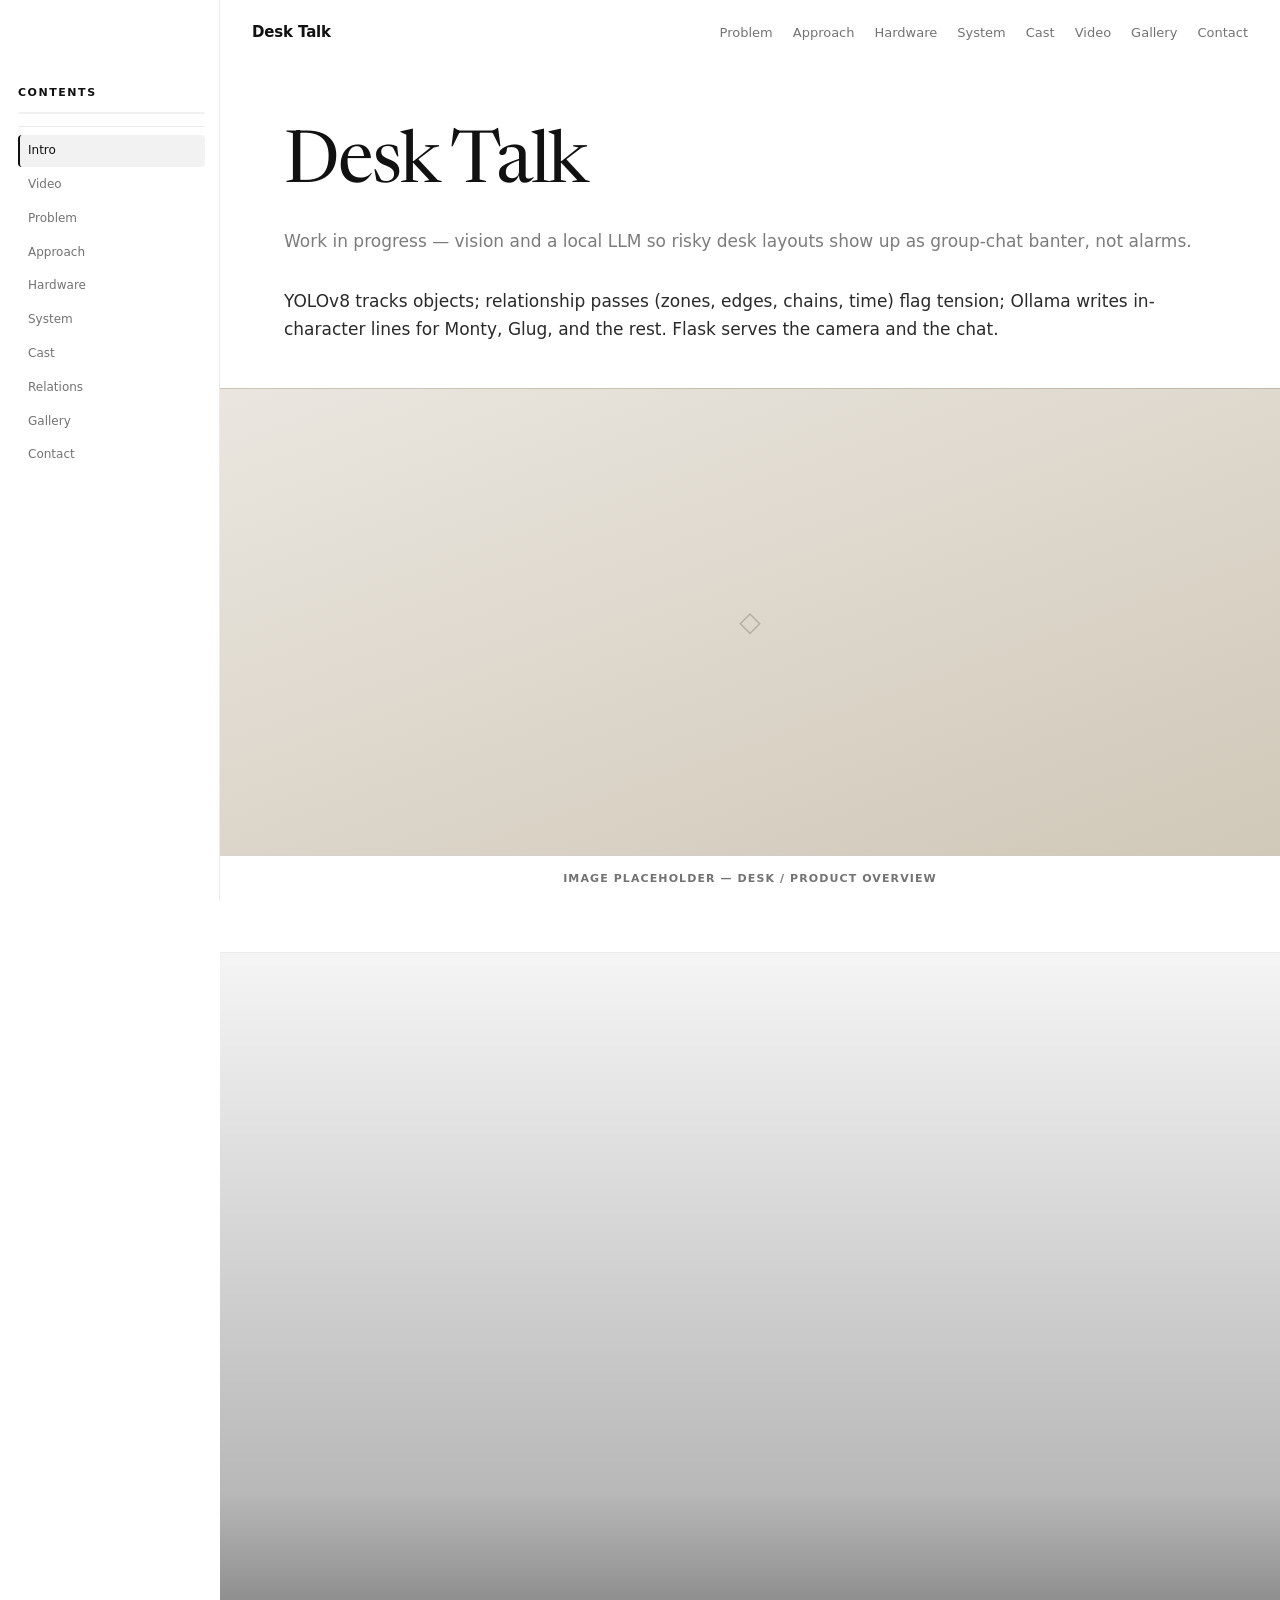
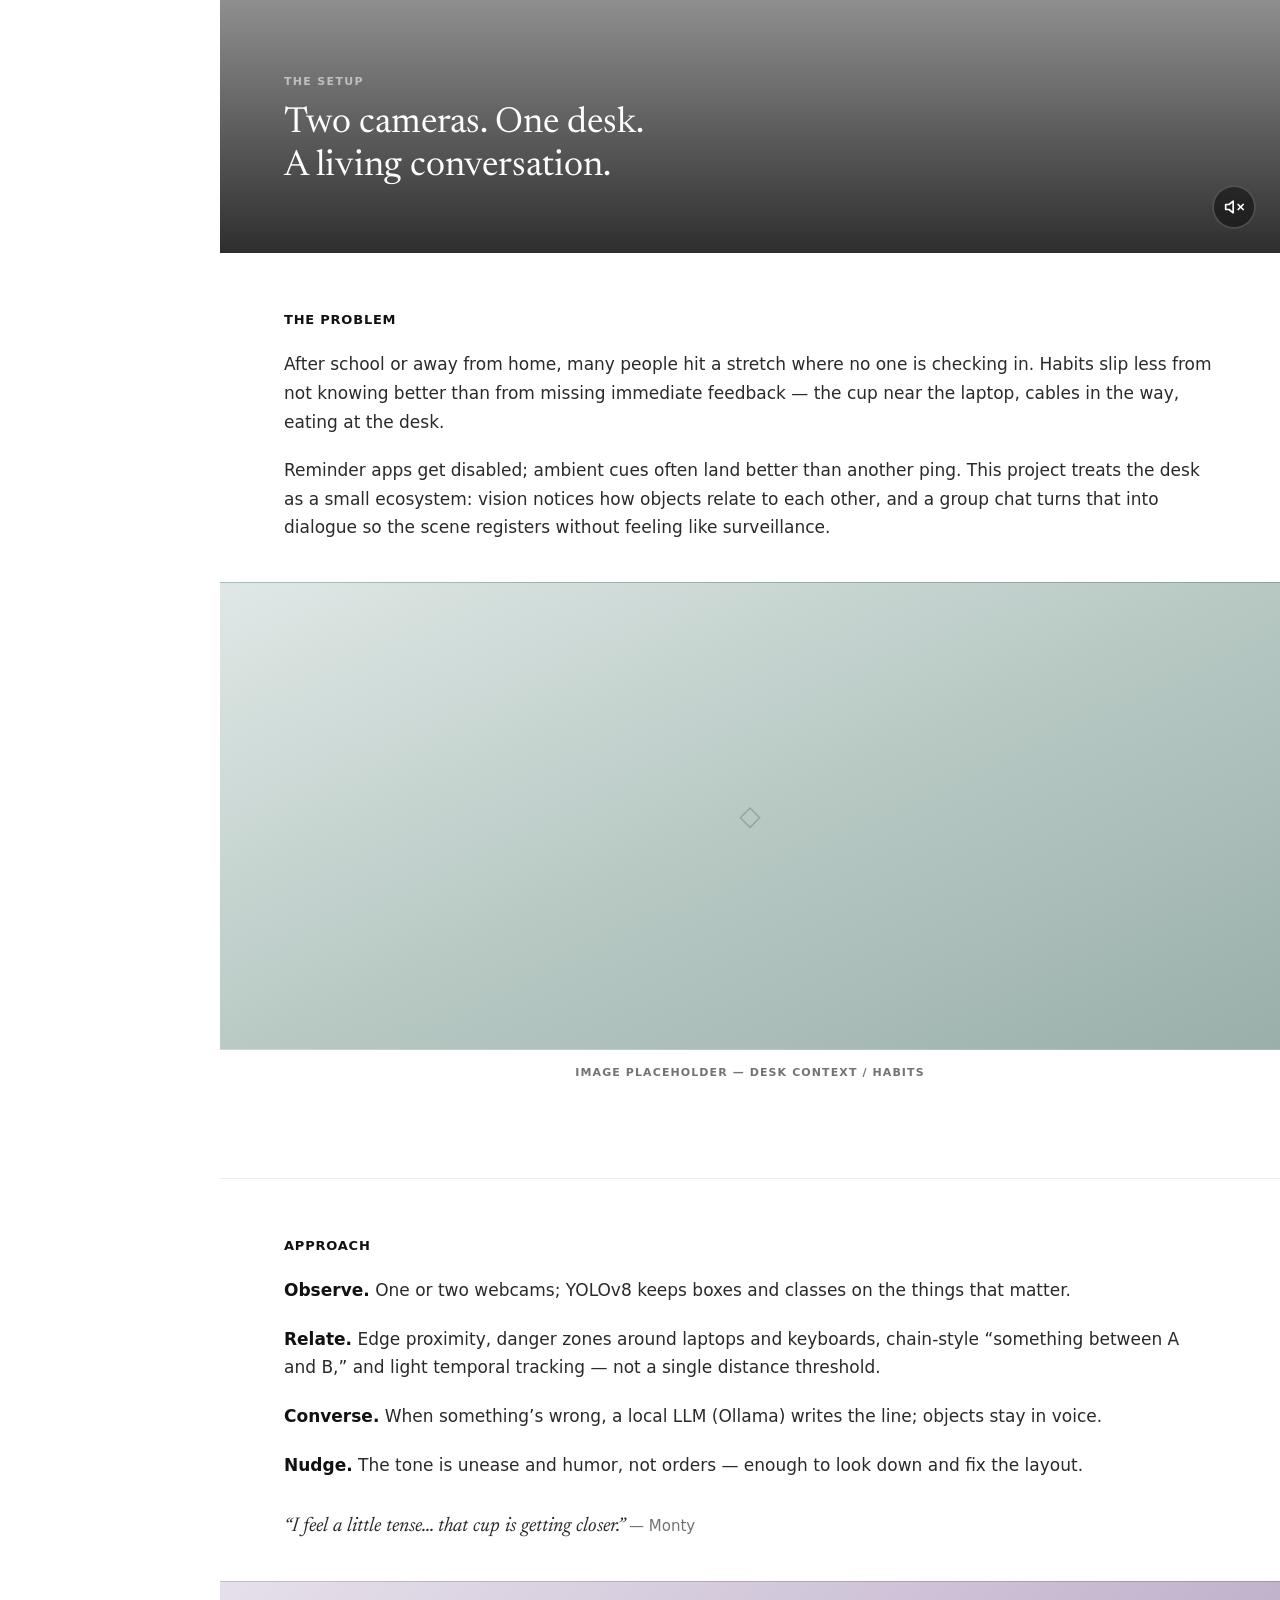
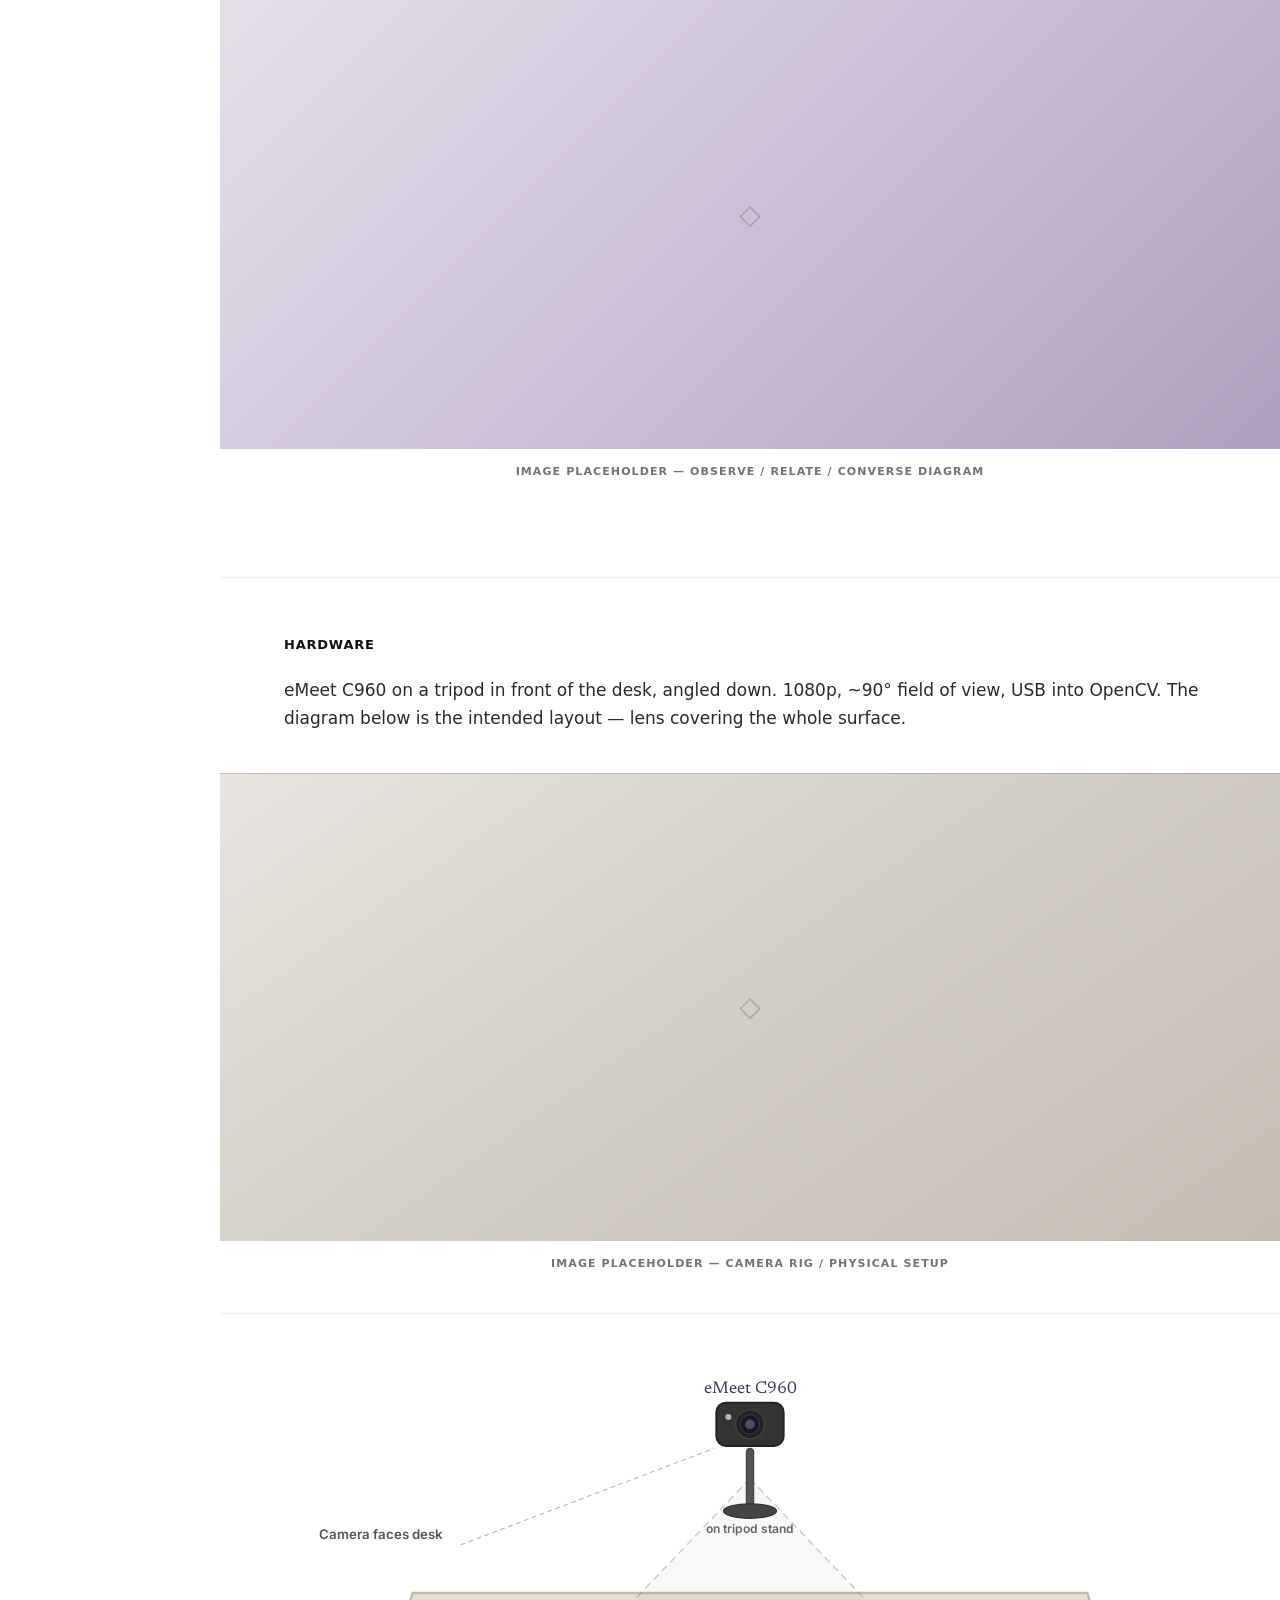
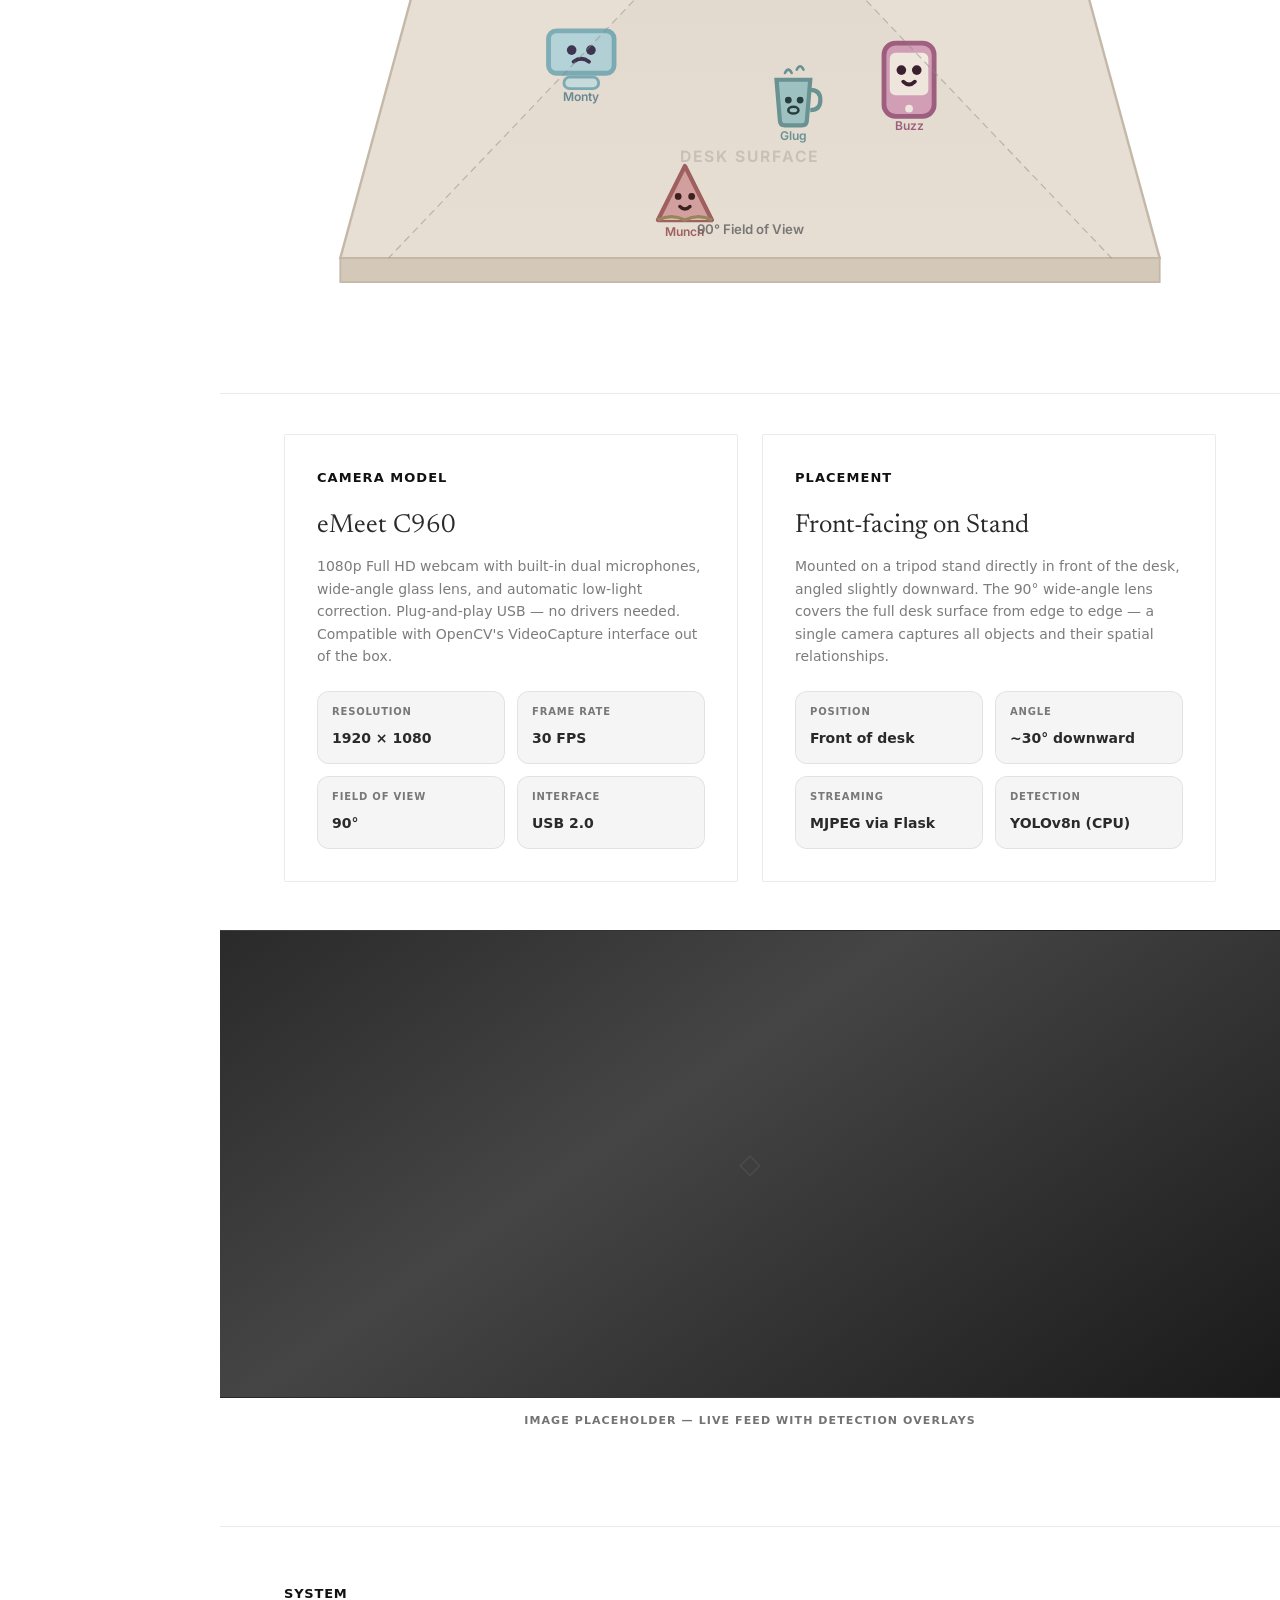
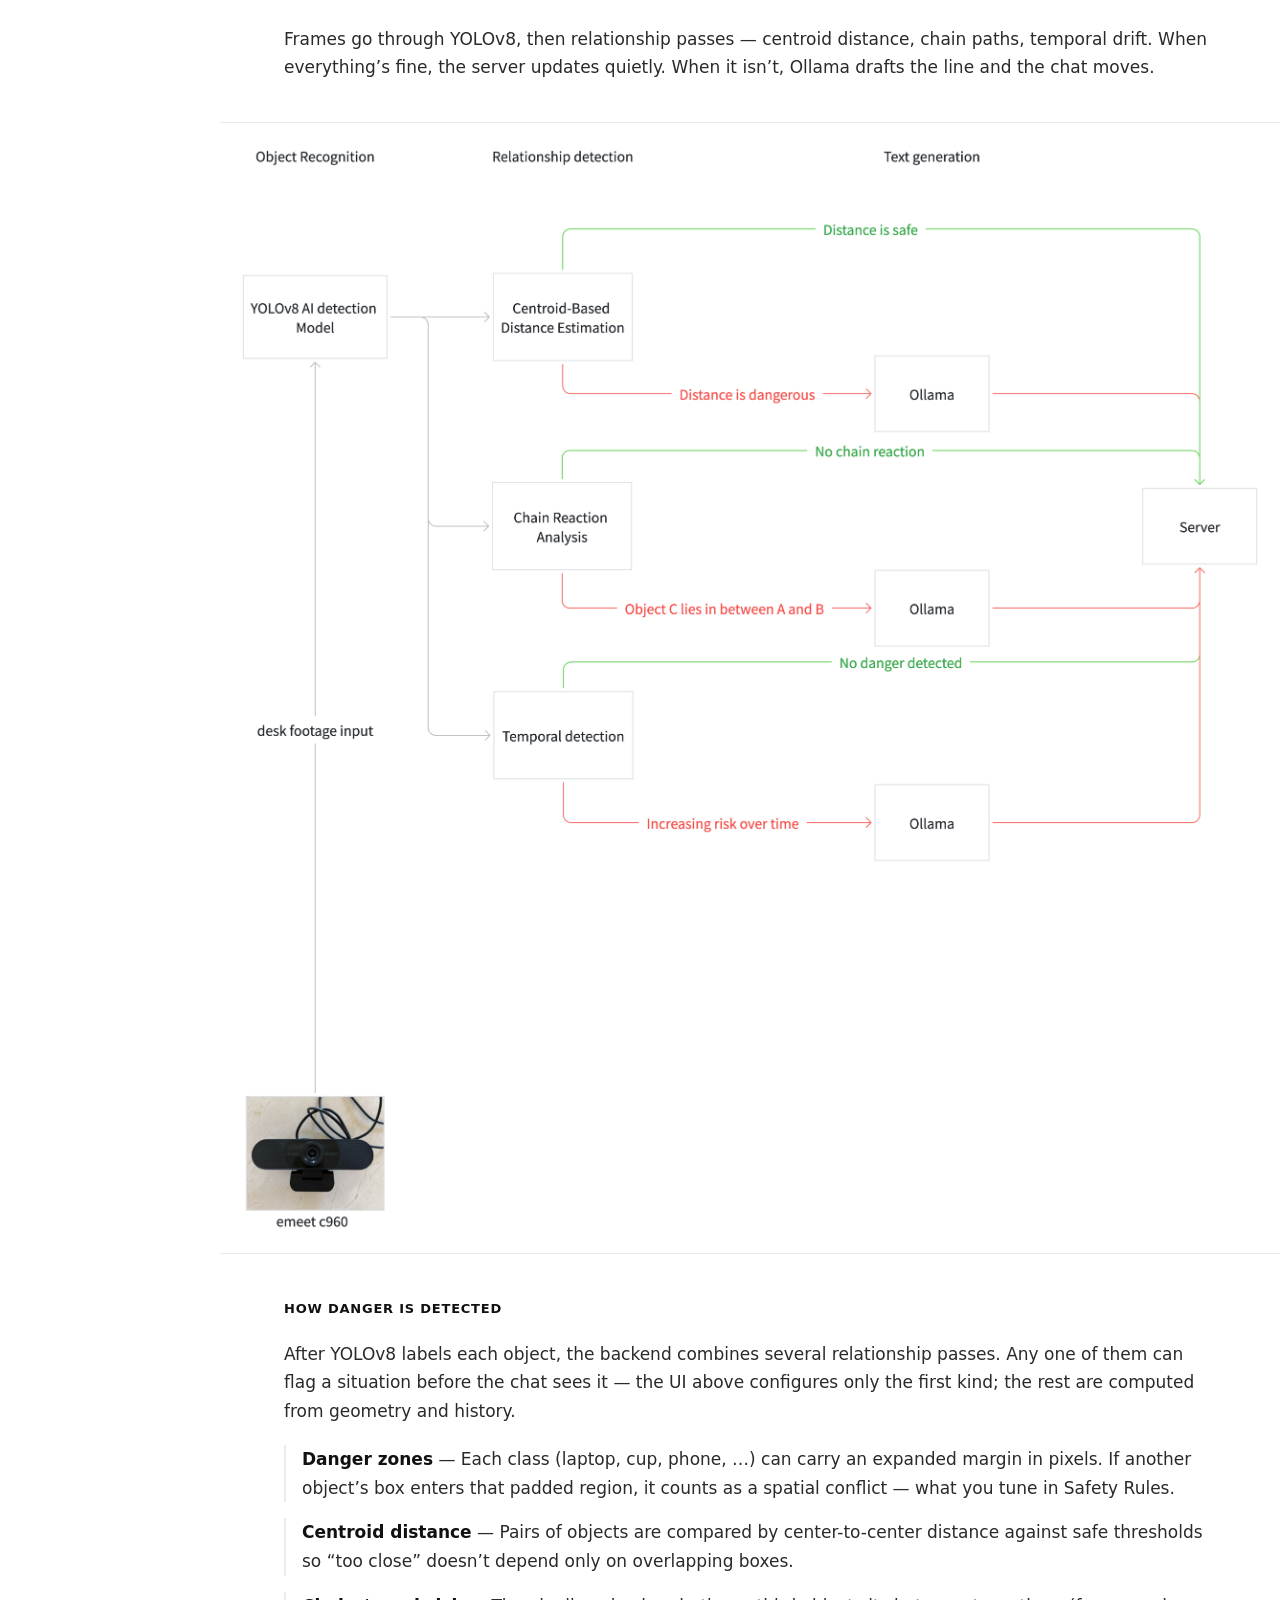
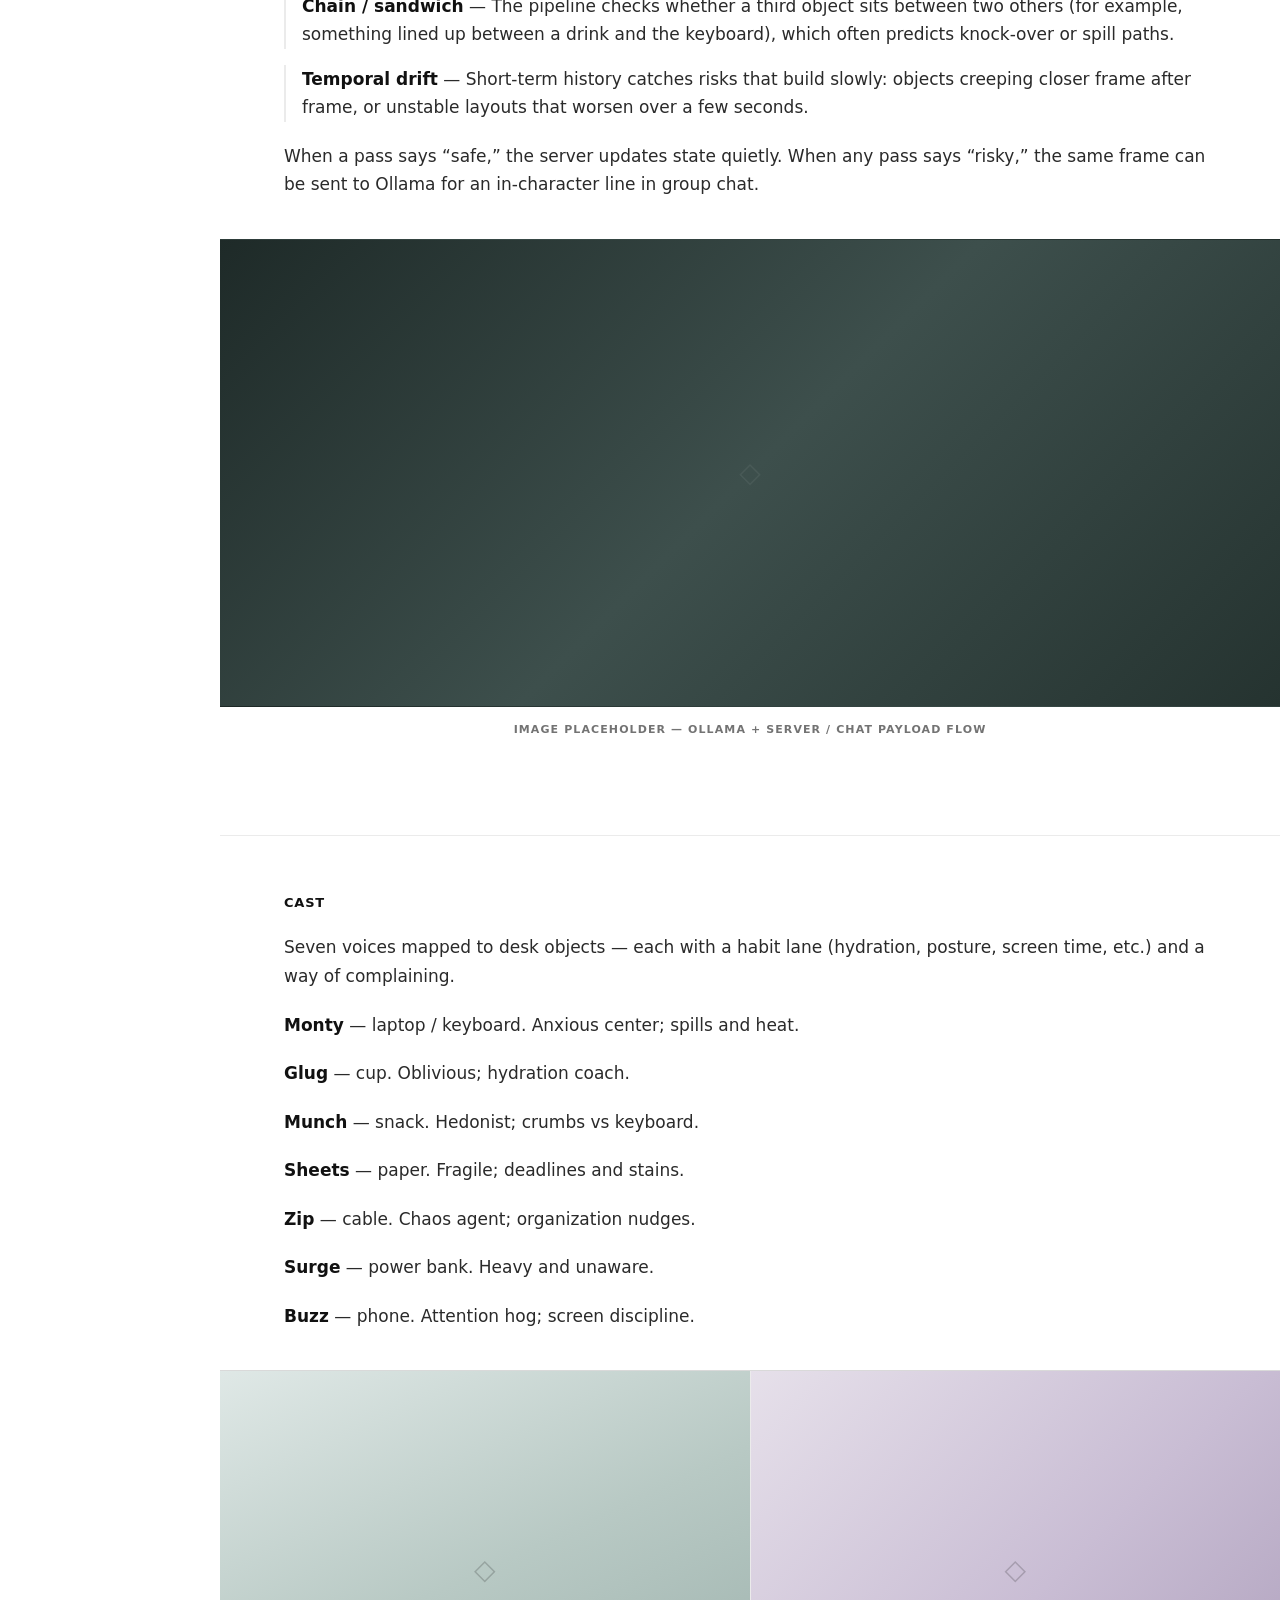
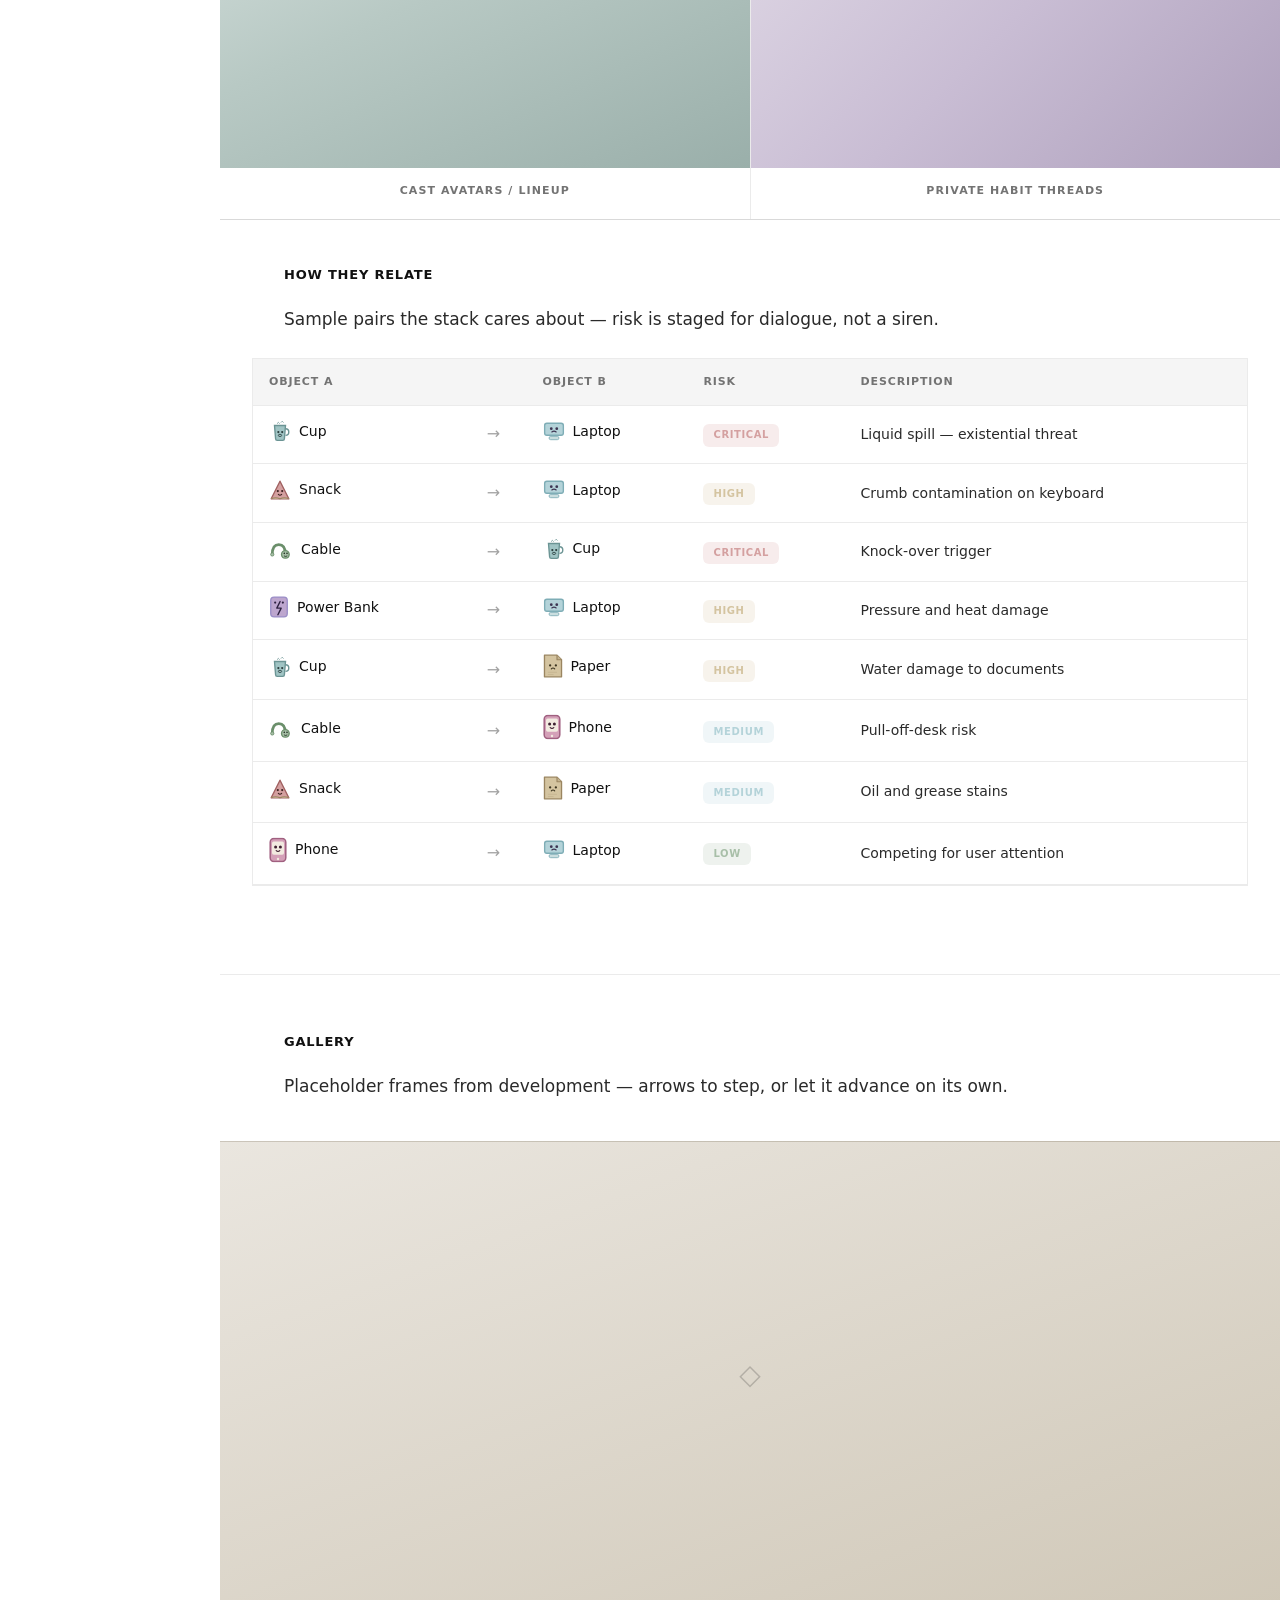
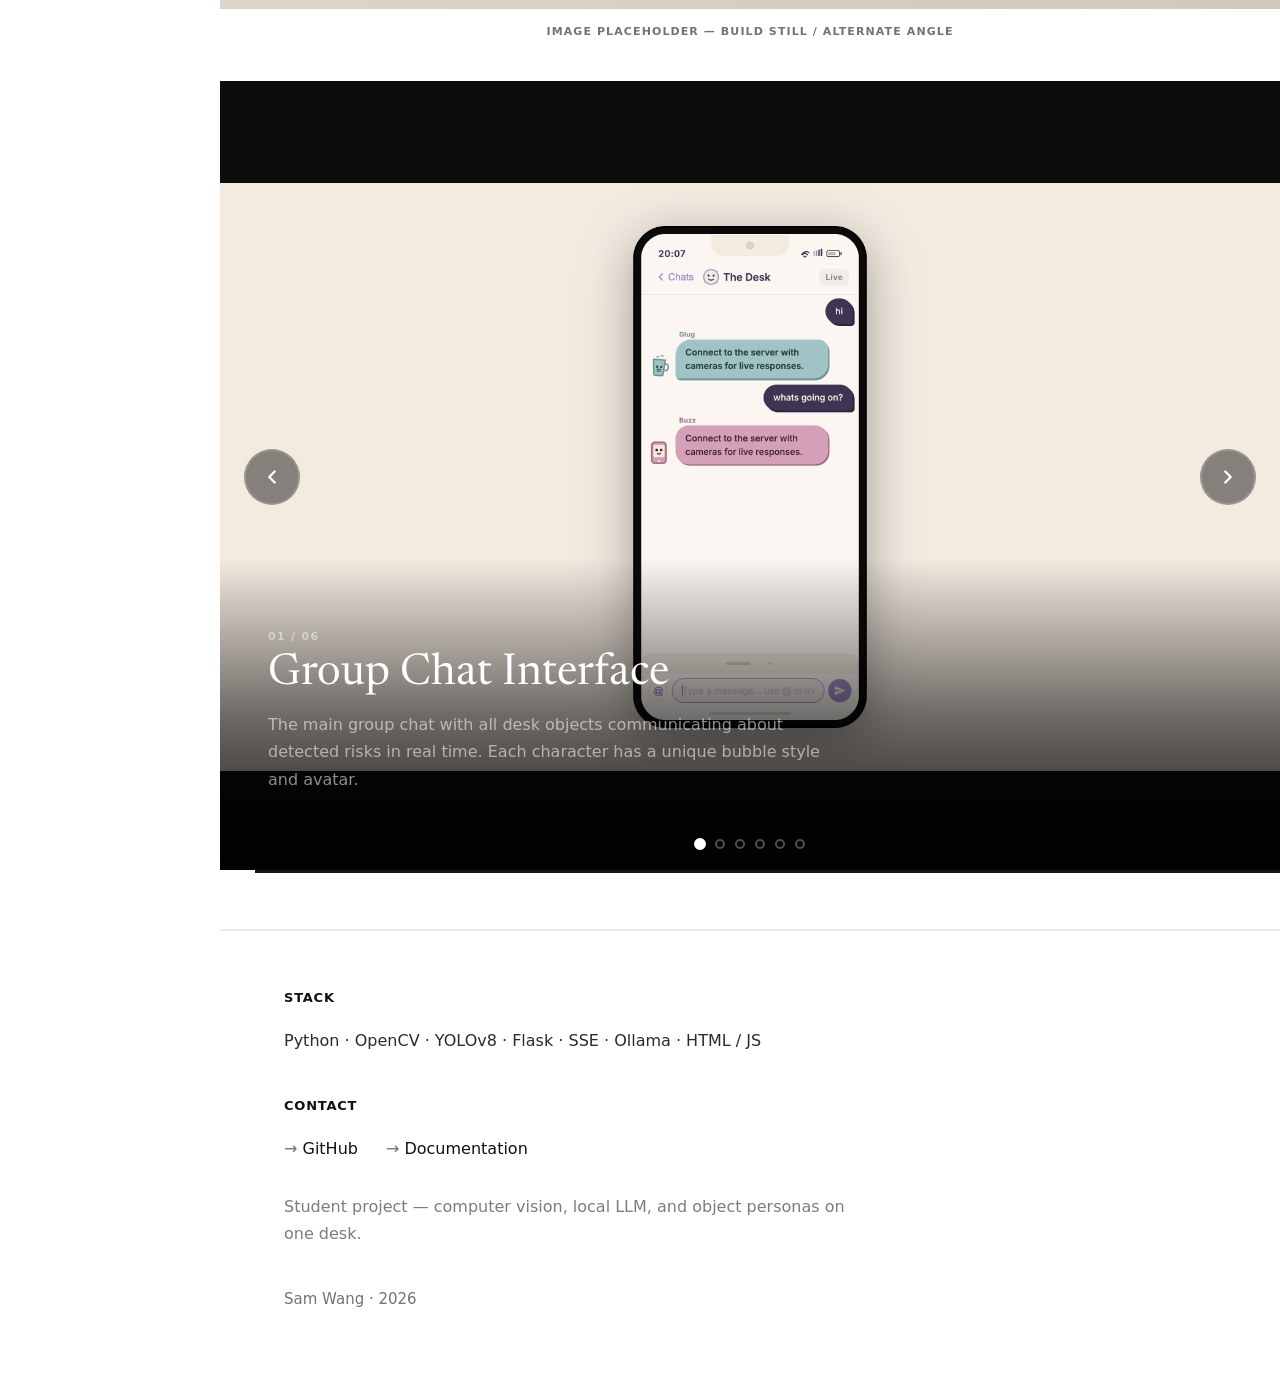
==== website/index.html @ e10f6295 "Add GitHub Pages workflow; publish website/ on push to main Made-with: Cursor" ====
<!DOCTYPE html>
<html lang="en">
<head>
  <meta charset="UTF-8">
  <meta name="viewport" content="width=device-width, initial-scale=1.0">
  <title>Desk Talk — Your Desk Has Something to Say</title>
  <link rel="preconnect" href="https://fonts.googleapis.com">
  <link rel="preconnect" href="https://fonts.gstatic.com" crossorigin>
  <link href="https://fonts.googleapis.com/css2?family=Newsreader:ital,opsz,wght@0,6..72,400;0,6..72,600;1,6..72,400&family=Inter:wght@400;500;600&display=swap" rel="stylesheet">
  <link rel="stylesheet" href="style.css">
</head>
<body>

  <!-- Character icons — same hand-drawn SVGs as the Desk Talk app (app.js CHAR_SVGS) -->
  <svg xmlns="http://www.w3.org/2000/svg" style="position:absolute;width:0;height:0;overflow:hidden" aria-hidden="true">
    <symbol id="icon-monty" viewBox="0 0 40 36"><rect x="3" y="2" width="34" height="22" rx="4" fill="#B4D3D9" stroke="#7EADB6" stroke-width="2.5"/><rect x="11" y="26" width="18" height="6" rx="3" fill="#CADEDF" stroke="#7EADB6" stroke-width="1.5"/><circle cx="15" cy="12" r="2.5" fill="#3D3552"/><circle cx="25" cy="12" r="2.5" fill="#3D3552"/><path d="M16 18Q20 15 24 18" stroke="#3D3552" stroke-width="2" stroke-linecap="round" fill="none"/></symbol>
    <symbol id="icon-glug" viewBox="0 0 40 40"><path d="M10 10L12 34Q12 37 15 37H25Q28 37 28 34L30 10Z" fill="#A0C4C4" stroke="#6B9494" stroke-width="2.5"/><path d="M30 16Q36 16 36 22Q36 28 30 28" stroke="#6B9494" stroke-width="2.5" fill="none"/><circle cx="17" cy="22" r="2" fill="#2A3D3D"/><circle cx="24" cy="22" r="2" fill="#2A3D3D"/><ellipse cx="20" cy="28" rx="3" ry="2" stroke="#2A3D3D" stroke-width="1.5" fill="none"/><path d="M15 6Q17 2 19 6" stroke="#6B9494" stroke-width="1.5" stroke-linecap="round" fill="none"/><path d="M22 4Q24 0 26 4" stroke="#6B9494" stroke-width="1.5" stroke-linecap="round" fill="none"/></symbol>
    <symbol id="icon-munch" viewBox="0 0 40 40"><path d="M20 4L36 36H4Z" fill="#D4A0A0" stroke="#A06060" stroke-width="2.5" stroke-linejoin="round"/><path d="M4 36Q12 32 20 36Q28 32 36 36" fill="#D4C4A0" stroke="#9A8560" stroke-width="2"/><circle cx="16" cy="22" r="2" fill="#3D2020"/><circle cx="24" cy="22" r="2" fill="#3D2020"/><path d="M17 28Q20 31 23 28" stroke="#3D2020" stroke-width="2" stroke-linecap="round" fill="none"/></symbol>
    <symbol id="icon-sheets" viewBox="0 0 34 42"><path d="M2 2H24L32 10V40H2Z" fill="#D4C4A0" stroke="#9A8560" stroke-width="2.5" stroke-linejoin="round"/><path d="M24 2V10H32" stroke="#9A8560" stroke-width="2" stroke-linejoin="round" fill="#C4B490"/><circle cx="12" cy="20" r="2" fill="#3D3520"/><circle cx="22" cy="20" r="2" fill="#3D3520"/><path d="M14 26Q17 23 20 26" stroke="#3D3520" stroke-width="2" stroke-linecap="round" fill="none"/><path d="M8 32H24" stroke="#9A856044" stroke-width="1.5"/><path d="M8 36H18" stroke="#9A856044" stroke-width="1.5"/></symbol>
    <symbol id="icon-zip" viewBox="0 0 44 36"><path d="M6 28Q6 10 18 10Q30 10 30 28" stroke="#6B8F6B" stroke-width="5" stroke-linecap="round" fill="none"/><circle cx="30" cy="28" r="7" fill="#A8BFA8" stroke="#6B8F6B" stroke-width="2.5"/><circle cx="28" cy="26" r="1.5" fill="#1E2E1E"/><circle cx="33" cy="26" r="1.5" fill="#1E2E1E"/><path d="M28 31Q31 33 33 31" stroke="#1E2E1E" stroke-width="1.5" stroke-linecap="round" fill="none"/><circle cx="6" cy="28" r="3" fill="#A8BFA8" stroke="#6B8F6B" stroke-width="1.5"/></symbol>
    <symbol id="icon-surge" viewBox="0 0 36 40"><rect x="3" y="2" width="30" height="36" rx="6" fill="#BDA6CE" stroke="#9B8EC7" stroke-width="2.5"/><path d="M20 10L14 22H22L16 34" stroke="#2D2040" stroke-width="2.5" stroke-linecap="round" stroke-linejoin="round" fill="none"/><circle cx="11" cy="12" r="2" fill="#2D2040"/><circle cx="25" cy="12" r="2" fill="#2D2040"/></symbol>
    <symbol id="icon-buzz" viewBox="0 0 30 42"><rect x="2" y="2" width="26" height="38" rx="6" fill="#D4A0B8" stroke="#A06080" stroke-width="2.5"/><rect x="5" y="7" width="20" height="22" rx="3" fill="#F2EAE0"/><circle cx="11" cy="16" r="2.5" fill="#3D2030"/><circle cx="19" cy="16" r="2.5" fill="#3D2030"/><path d="M12 22Q15 25 18 22" stroke="#3D2030" stroke-width="2" stroke-linecap="round" fill="none"/><circle cx="15" cy="36" r="2" fill="#F2EAE0"/></symbol>
  </svg>

  <aside class="site-contents" aria-label="Contents">
    <div class="site-contents-header">
      <span class="site-contents-title">Contents</span>
      <div class="site-contents-progress-wrap" aria-hidden="true">
        <div class="site-contents-progress-bar"></div>
      </div>
    </div>
    <ol class="site-contents-list">
      <li><a href="#hero" data-contents>Intro</a></li>
      <li><a href="#concept-video" data-contents>Video</a></li>
      <li><a href="#problem" data-contents>Problem</a></li>
      <li><a href="#concept" data-contents>Approach</a></li>
      <li><a href="#hardware" data-contents>Hardware</a></li>
      <li><a href="#pipeline" data-contents>System</a></li>
      <li><a href="#characters" data-contents>Cast</a></li>
      <li><a href="#relationships" data-contents>Relations</a></li>
      <li><a href="#demo" data-contents>Gallery</a></li>
      <li><a href="#contact" data-contents>Contact</a></li>
    </ol>
  </aside>

  <div class="page-main">
  <nav class="nav">
    <a href="#hero" class="nav-logo">Desk Talk</a>
    <div class="nav-links">
      <a href="#problem">Problem</a>
      <a href="#concept">Approach</a>
      <a href="#hardware">Hardware</a>
      <a href="#pipeline">System</a>
      <a href="#characters">Cast</a>
      <a href="#concept-video">Video</a>
      <a href="#demo">Gallery</a>
      <a href="#contact" class="nav-contact">Contact</a>
    </div>
    <button type="button" class="nav-toggle" aria-label="Menu" aria-expanded="false">
      <span></span><span></span><span></span>
    </button>
  </nav>

  <!-- ═══════════ HERO ═══════════ -->
  <section id="hero" class="hero">
    <div class="ref-measure ref-measure--wide hero-inner reveal">
      <h1 class="hero-title">Desk Talk</h1>
      <p class="ref-lede">Work in progress — vision and a local LLM so risky desk layouts show up as group-chat banter, not alarms.</p>
      <p class="ref-prose">YOLOv8 tracks objects; relationship passes (zones, edges, chains, time) flag tension; Ollama writes in-character lines for Monty, Glug, and the rest. Flask serves the camera and the chat.</p>
    </div>
    <div class="media-strip">
      <figure class="ref-placeholder reveal">
        <div class="ref-placeholder-surface ref-placeholder-surface--d" role="presentation"></div>
        <figcaption class="ref-placeholder-cap">Image placeholder — desk / product overview</figcaption>
      </figure>
    </div>
  </section>

  <!-- ═══════════ VIDEO SHOWCASE — Full bleed ═══════════ -->
  <section id="concept-video" class="showcase showcase-video" data-speed="0.2">
    <div class="showcase-bg">
      <video class="showcase-vid" autoplay muted loop playsinline>
        <source src="demo.mp4" type="video/mp4">
      </video>
    </div>
    <div class="showcase-overlay"></div>
    <div class="showcase-caption reveal">
      <span class="showcase-tag">The Setup</span>
      <h2>Two cameras. One desk.<br>A living conversation.</h2>
    </div>
    <button class="showcase-sound-toggle" aria-label="Toggle sound">
      <svg class="icon-muted" viewBox="0 0 24 24" fill="none" stroke="currentColor" stroke-width="2" stroke-linecap="round" stroke-linejoin="round"><polygon points="11 5 6 9 2 9 2 15 6 15 11 19 11 5"/><line x1="23" y1="9" x2="17" y2="15"/><line x1="17" y1="9" x2="23" y2="15"/></svg>
      <svg class="icon-unmuted" viewBox="0 0 24 24" fill="none" stroke="currentColor" stroke-width="2" stroke-linecap="round" stroke-linejoin="round"><polygon points="11 5 6 9 2 9 2 15 6 15 11 19 11 5"/><path d="M19.07 4.93a10 10 0 010 14.14"/><path d="M15.54 8.46a5 5 0 010 7.07"/></svg>
    </button>
  </section>

  <!-- ═══════════ PROBLEM ═══════════ -->
  <section id="problem" class="ref-section">
    <div class="ref-measure ref-measure--wide reveal">
      <h2 class="ref-h2">The problem</h2>
      <p class="ref-prose">After school or away from home, many people hit a stretch where no one is checking in. Habits slip less from not knowing better than from missing immediate feedback — the cup near the laptop, cables in the way, eating at the desk.</p>
      <p class="ref-prose">Reminder apps get disabled; ambient cues often land better than another ping. This project treats the desk as a small ecosystem: vision notices how objects relate to each other, and a group chat turns that into dialogue so the scene registers without feeling like surveillance.</p>
    </div>
    <div class="media-strip">
      <figure class="ref-placeholder reveal">
        <div class="ref-placeholder-surface ref-placeholder-surface--b" role="presentation"></div>
        <figcaption class="ref-placeholder-cap">Image placeholder — desk context / habits</figcaption>
      </figure>
    </div>
  </section>

  <!-- ═══════════ CONCEPT ═══════════ -->
  <section id="concept" class="ref-section">
    <div class="ref-measure ref-measure--wide reveal">
      <h2 class="ref-h2">Approach</h2>
      <p class="ref-prose"><strong>Observe.</strong> One or two webcams; YOLOv8 keeps boxes and classes on the things that matter.</p>
      <p class="ref-prose"><strong>Relate.</strong> Edge proximity, danger zones around laptops and keyboards, chain-style “something between A and B,” and light temporal tracking — not a single distance threshold.</p>
      <p class="ref-prose"><strong>Converse.</strong> When something’s wrong, a local LLM (Ollama) writes the line; objects stay in voice.</p>
      <p class="ref-prose"><strong>Nudge.</strong> The tone is unease and humor, not orders — enough to look down and fix the layout.</p>
      <p class="ref-pull">“I feel a little tense… that cup is getting closer.” <span class="ref-pull-cite">— Monty</span></p>
    </div>
    <div class="media-strip">
      <figure class="ref-placeholder reveal">
        <div class="ref-placeholder-surface ref-placeholder-surface--c" role="presentation"></div>
        <figcaption class="ref-placeholder-cap">Image placeholder — observe / relate / converse diagram</figcaption>
      </figure>
    </div>
  </section>

  <!-- ═══════════ HARDWARE ═══════════ -->
  <section id="hardware" class="ref-section">
    <div class="ref-measure ref-measure--wide reveal">
      <h2 class="ref-h2">Hardware</h2>
      <p class="ref-prose">eMeet C960 on a tripod in front of the desk, angled down. 1080p, ~90° field of view, USB into OpenCV. The diagram below is the intended layout — lens covering the whole surface.</p>
    </div>

    <div class="media-strip">
      <figure class="ref-placeholder reveal">
        <div class="ref-placeholder-surface" role="presentation"></div>
        <figcaption class="ref-placeholder-cap">Image placeholder — camera rig / physical setup</figcaption>
      </figure>
    </div>

    <div class="media-strip">
      <div class="hw-diagram-wrap reveal">
        <svg class="hw-svg" viewBox="0 0 800 500" fill="none" xmlns="http://www.w3.org/2000/svg">
          <!-- Desk surface (3D perspective) -->
          <polygon points="120,200 680,200 740,420 60,420" fill="#E8DFD4" stroke="#C4B8A8" stroke-width="2"/>
          <polygon points="60,420 740,420 740,440 60,440" fill="#D4C8B8" stroke="#C4B8A8" stroke-width="1.5"/>
          <text x="400" y="340" text-anchor="middle" font-family="Inter, sans-serif" font-size="13" font-weight="700" letter-spacing="0.12em" fill="rgba(0,0,0,0.12)">DESK SURFACE</text>

          <!-- Objects on desk — app hand-drawn icons (CHAR_SVGS) -->
          <g transform="translate(228,228)">
            <svg width="64" height="58" viewBox="0 0 40 36" xmlns="http://www.w3.org/2000/svg"><use href="#icon-monty"/></svg>
            <text x="32" y="62" text-anchor="middle" font-family="Inter, sans-serif" font-size="10" font-weight="600" fill="#6A8A94">Monty</text>
          </g>
          <g transform="translate(408,258)">
            <svg width="56" height="56" viewBox="0 0 40 40" xmlns="http://www.w3.org/2000/svg"><use href="#icon-glug"/></svg>
            <text x="28" y="64" text-anchor="middle" font-family="Inter, sans-serif" font-size="10" font-weight="600" fill="#6B9494">Glug</text>
          </g>
          <g transform="translate(508,238)">
            <svg width="48" height="68" viewBox="0 0 30 42" xmlns="http://www.w3.org/2000/svg"><use href="#icon-buzz"/></svg>
            <text x="24" y="76" text-anchor="middle" font-family="Inter, sans-serif" font-size="10" font-weight="600" fill="#A06080">Buzz</text>
          </g>
          <g transform="translate(318,338)">
            <svg width="56" height="56" viewBox="0 0 40 40" xmlns="http://www.w3.org/2000/svg"><use href="#icon-munch"/></svg>
            <text x="28" y="64" text-anchor="middle" font-family="Inter, sans-serif" font-size="10" font-weight="600" fill="#A06060">Munch</text>
          </g>

          <!-- Field-of-view cone -->
          <polygon points="400,105 100,420 700,420" fill="url(#fovGrad)" opacity="0.18"/>
          <line x1="400" y1="105" x2="100" y2="420" stroke="#888" stroke-width="1" stroke-dasharray="6,4" opacity="0.5"/>
          <line x1="400" y1="105" x2="700" y2="420" stroke="#888" stroke-width="1" stroke-dasharray="6,4" opacity="0.5"/>
          <text x="400" y="400" text-anchor="middle" font-family="Inter, sans-serif" font-size="11" font-weight="600" fill="#666" opacity="0.85">90° Field of View</text>

          <!-- Camera on stand -->
          <g transform="translate(400,50)">
            <!-- Stand pole -->
            <rect x="-3" y="30" width="6" height="50" rx="3" fill="#555" stroke="#444" stroke-width="1"/>
            <!-- Stand base -->
            <ellipse cx="0" cy="82" rx="22" ry="6" fill="#444" stroke="#333" stroke-width="1"/>
            <!-- Camera body -->
            <rect x="-28" y="-8" width="56" height="36" rx="8" fill="#333" stroke="#222" stroke-width="1.5"/>
            <!-- Lens ring -->
            <circle cx="0" cy="10" r="12" fill="#222" stroke="#444" stroke-width="1"/>
            <circle cx="0" cy="10" r="8" fill="#1a1430" stroke="#555" stroke-width="0.5"/>
            <circle cx="0" cy="10" r="4" fill="#666" opacity="0.7"/>
            <!-- LED indicator -->
            <circle cx="-18" cy="4" r="2.5" fill="#A8BFA8"/>
            <!-- Label -->
            <text x="0" y="-16" text-anchor="middle" font-family="Newsreader, Georgia, serif" font-size="14" fill="#3D3552">eMeet C960</text>
            <text x="0" y="100" text-anchor="middle" font-family="Inter, sans-serif" font-size="10" font-weight="600" fill="#666">on tripod stand</text>
          </g>

          <!-- Annotation arrows -->
          <line x1="160" y1="160" x2="370" y2="80" stroke="#888" stroke-width="1" stroke-dasharray="4,3" opacity="0.6"/>
          <text x="145" y="155" text-anchor="end" font-family="Inter, sans-serif" font-size="11" font-weight="600" fill="#555">Camera faces desk</text>

          <!-- Gradient definition -->
          <defs>
            <linearGradient id="fovGrad" x1="400" y1="105" x2="400" y2="420" gradientUnits="userSpaceOnUse">
              <stop offset="0%" stop-color="#000" stop-opacity="0.18"/>
              <stop offset="100%" stop-color="#000" stop-opacity="0.02"/>
            </linearGradient>
          </defs>
        </svg>
      </div>
    </div>

    <div class="ref-measure ref-measure--wide">
      <!-- ── Specs ── -->
      <div class="hw-specs-grid">
        <div class="hw-spec-card reveal">
          <h3>Camera Model</h3>
          <div class="hw-spec-detail">
            <span class="hw-spec-value">eMeet C960</span>
            <p>1080p Full HD webcam with built-in dual microphones, wide-angle glass lens, and automatic low-light correction. Plug-and-play USB — no drivers needed. Compatible with OpenCV's VideoCapture interface out of the box.</p>
          </div>
          <div class="hw-spec-row">
            <div class="hw-spec-item">
              <span class="hw-spec-label">Resolution</span>
              <span class="hw-spec-val">1920 × 1080</span>
            </div>
            <div class="hw-spec-item">
              <span class="hw-spec-label">Frame Rate</span>
              <span class="hw-spec-val">30 FPS</span>
            </div>
            <div class="hw-spec-item">
              <span class="hw-spec-label">Field of View</span>
              <span class="hw-spec-val">90°</span>
            </div>
            <div class="hw-spec-item">
              <span class="hw-spec-label">Interface</span>
              <span class="hw-spec-val">USB 2.0</span>
            </div>
          </div>
        </div>

        <div class="hw-spec-card reveal">
          <h3>Placement</h3>
          <div class="hw-spec-detail">
            <span class="hw-spec-value">Front-facing on Stand</span>
            <p>Mounted on a tripod stand directly in front of the desk, angled slightly downward. The 90° wide-angle lens covers the full desk surface from edge to edge — a single camera captures all objects and their spatial relationships.</p>
          </div>
          <div class="hw-spec-row">
            <div class="hw-spec-item">
              <span class="hw-spec-label">Position</span>
              <span class="hw-spec-val">Front of desk</span>
            </div>
            <div class="hw-spec-item">
              <span class="hw-spec-label">Angle</span>
              <span class="hw-spec-val">~30° downward</span>
            </div>
            <div class="hw-spec-item">
              <span class="hw-spec-label">Streaming</span>
              <span class="hw-spec-val">MJPEG via Flask</span>
            </div>
            <div class="hw-spec-item">
              <span class="hw-spec-label">Detection</span>
              <span class="hw-spec-val">YOLOv8n (CPU)</span>
            </div>
          </div>
        </div>
      </div>

    </div>

    <div class="media-strip">
      <figure class="ref-placeholder reveal">
        <div class="ref-placeholder-surface ref-placeholder-surface--e" role="presentation"></div>
        <figcaption class="ref-placeholder-cap">Image placeholder — live feed with detection overlays</figcaption>
      </figure>
    </div>
  </section>

  <!-- ═══════════ PIPELINE ═══════════ -->
  <section id="pipeline" class="ref-section">
    <div class="ref-measure ref-measure--wide reveal">
      <h2 class="ref-h2">System</h2>
      <p class="ref-prose">Frames go through YOLOv8, then relationship passes — centroid distance, chain paths, temporal drift. When everything’s fine, the server updates quietly. When it isn’t, Ollama drafts the line and the chat moves.</p>
    </div>
    <div class="media-strip">
      <figure class="arch-figure reveal">
        <img class="arch-figure-img" src="whiteboard_exported_image.png"
          alt="System diagram: webcam, YOLOv8, relationship passes, Ollama, and chat server."
          loading="lazy" decoding="async">
      </figure>
    </div>
    <div class="ref-measure ref-measure--wide reveal">
      <h2 class="ref-h2 ref-h2--sub">How danger is detected</h2>
      <p class="ref-prose">After YOLOv8 labels each object, the backend combines several relationship passes. Any one of them can flag a situation before the chat sees it — the UI above configures only the first kind; the rest are computed from geometry and history.</p>
      <ul class="danger-detect-list">
        <li><strong>Danger zones</strong> — Each class (laptop, cup, phone, …) can carry an expanded margin in pixels. If another object’s box enters that padded region, it counts as a spatial conflict — what you tune in Safety Rules.</li>
        <li><strong>Centroid distance</strong> — Pairs of objects are compared by center-to-center distance against safe thresholds so “too close” doesn’t depend only on overlapping boxes.</li>
        <li><strong>Chain / sandwich</strong> — The pipeline checks whether a third object sits between two others (for example, something lined up between a drink and the keyboard), which often predicts knock-over or spill paths.</li>
        <li><strong>Temporal drift</strong> — Short-term history catches risks that build slowly: objects creeping closer frame after frame, or unstable layouts that worsen over a few seconds.</li>
      </ul>
      <p class="ref-prose">When a pass says “safe,” the server updates state quietly. When any pass says “risky,” the same frame can be sent to Ollama for an in-character line in group chat.</p>
    </div>
    <div class="media-strip">
      <figure class="ref-placeholder reveal">
        <div class="ref-placeholder-surface ref-placeholder-surface--f" role="presentation"></div>
        <figcaption class="ref-placeholder-cap">Image placeholder — Ollama + server / chat payload flow</figcaption>
      </figure>
    </div>
  </section>

  <!-- ═══════════ CHARACTERS + RELATIONSHIPS ═══════════ -->
  <section id="characters" class="ref-section">
    <div class="ref-measure ref-measure--wide reveal">
      <h2 class="ref-h2">Cast</h2>
      <p class="ref-prose">Seven voices mapped to desk objects — each with a habit lane (hydration, posture, screen time, etc.) and a way of complaining.</p>
      <p class="ref-prose"><strong>Monty</strong> — laptop / keyboard. Anxious center; spills and heat.</p>
      <p class="ref-prose"><strong>Glug</strong> — cup. Oblivious; hydration coach.</p>
      <p class="ref-prose"><strong>Munch</strong> — snack. Hedonist; crumbs vs keyboard.</p>
      <p class="ref-prose"><strong>Sheets</strong> — paper. Fragile; deadlines and stains.</p>
      <p class="ref-prose"><strong>Zip</strong> — cable. Chaos agent; organization nudges.</p>
      <p class="ref-prose"><strong>Surge</strong> — power bank. Heavy and unaware.</p>
      <p class="ref-prose"><strong>Buzz</strong> — phone. Attention hog; screen discipline.</p>

    </div>
    <div class="media-strip">
      <div class="ref-placeholder-grid">
        <figure class="ref-placeholder ref-placeholder--tile reveal">
          <div class="ref-placeholder-surface ref-placeholder-surface--b" role="presentation"></div>
          <figcaption class="ref-placeholder-cap">Cast avatars / lineup</figcaption>
        </figure>
        <figure class="ref-placeholder ref-placeholder--tile reveal">
          <div class="ref-placeholder-surface ref-placeholder-surface--c" role="presentation"></div>
          <figcaption class="ref-placeholder-cap">Private habit threads</figcaption>
        </figure>
      </div>
    </div>
    <div class="ref-measure ref-measure--wide reveal">
      <h2 class="ref-h2 ref-h2--sub" id="relationships">How they relate</h2>
      <p class="ref-prose">Sample pairs the stack cares about — risk is staged for dialogue, not a siren.</p>
    </div>

    <div class="media-strip media-strip--table">
      <div class="rel-table-wrap rel-table-wrap--light reveal">
        <table class="rel-table rel-table--light">
          <thead>
            <tr><th>Object A</th><th></th><th>Object B</th><th>Risk</th><th>Description</th></tr>
          </thead>
          <tbody>
            <tr><td class="rel-td-icon"><span class="rel-pair"><svg class="rel-ico" width="22" height="22" viewBox="0 0 40 40" aria-hidden="true"><use href="#icon-glug"/></svg> Cup</span></td><td class="arrow">→</td><td class="rel-td-icon"><span class="rel-pair"><svg class="rel-ico" width="22" height="20" viewBox="0 0 40 36" aria-hidden="true"><use href="#icon-monty"/></svg> Laptop</span></td><td><span class="risk critical">Critical</span></td><td>Liquid spill — existential threat</td></tr>
            <tr><td class="rel-td-icon"><span class="rel-pair"><svg class="rel-ico" width="22" height="22" viewBox="0 0 40 40" aria-hidden="true"><use href="#icon-munch"/></svg> Snack</span></td><td class="arrow">→</td><td class="rel-td-icon"><span class="rel-pair"><svg class="rel-ico" width="22" height="20" viewBox="0 0 40 36" aria-hidden="true"><use href="#icon-monty"/></svg> Laptop</span></td><td><span class="risk high">High</span></td><td>Crumb contamination on keyboard</td></tr>
            <tr><td class="rel-td-icon"><span class="rel-pair"><svg class="rel-ico" width="24" height="20" viewBox="0 0 44 36" aria-hidden="true"><use href="#icon-zip"/></svg> Cable</span></td><td class="arrow">→</td><td class="rel-td-icon"><span class="rel-pair"><svg class="rel-ico" width="22" height="22" viewBox="0 0 40 40" aria-hidden="true"><use href="#icon-glug"/></svg> Cup</span></td><td><span class="risk critical">Critical</span></td><td>Knock-over trigger</td></tr>
            <tr><td class="rel-td-icon"><span class="rel-pair"><svg class="rel-ico" width="20" height="22" viewBox="0 0 36 40" aria-hidden="true"><use href="#icon-surge"/></svg> Power Bank</span></td><td class="arrow">→</td><td class="rel-td-icon"><span class="rel-pair"><svg class="rel-ico" width="22" height="20" viewBox="0 0 40 36" aria-hidden="true"><use href="#icon-monty"/></svg> Laptop</span></td><td><span class="risk high">High</span></td><td>Pressure and heat damage</td></tr>
            <tr><td class="rel-td-icon"><span class="rel-pair"><svg class="rel-ico" width="22" height="22" viewBox="0 0 40 40" aria-hidden="true"><use href="#icon-glug"/></svg> Cup</span></td><td class="arrow">→</td><td class="rel-td-icon"><span class="rel-pair"><svg class="rel-ico" width="20" height="24" viewBox="0 0 34 42" aria-hidden="true"><use href="#icon-sheets"/></svg> Paper</span></td><td><span class="risk high">High</span></td><td>Water damage to documents</td></tr>
            <tr><td class="rel-td-icon"><span class="rel-pair"><svg class="rel-ico" width="24" height="20" viewBox="0 0 44 36" aria-hidden="true"><use href="#icon-zip"/></svg> Cable</span></td><td class="arrow">→</td><td class="rel-td-icon"><span class="rel-pair"><svg class="rel-ico" width="18" height="26" viewBox="0 0 30 42" aria-hidden="true"><use href="#icon-buzz"/></svg> Phone</span></td><td><span class="risk medium">Medium</span></td><td>Pull-off-desk risk</td></tr>
            <tr><td class="rel-td-icon"><span class="rel-pair"><svg class="rel-ico" width="22" height="22" viewBox="0 0 40 40" aria-hidden="true"><use href="#icon-munch"/></svg> Snack</span></td><td class="arrow">→</td><td class="rel-td-icon"><span class="rel-pair"><svg class="rel-ico" width="20" height="24" viewBox="0 0 34 42" aria-hidden="true"><use href="#icon-sheets"/></svg> Paper</span></td><td><span class="risk medium">Medium</span></td><td>Oil and grease stains</td></tr>
            <tr><td class="rel-td-icon"><span class="rel-pair"><svg class="rel-ico" width="18" height="26" viewBox="0 0 30 42" aria-hidden="true"><use href="#icon-buzz"/></svg> Phone</span></td><td class="arrow">→</td><td class="rel-td-icon"><span class="rel-pair"><svg class="rel-ico" width="22" height="20" viewBox="0 0 40 36" aria-hidden="true"><use href="#icon-monty"/></svg> Laptop</span></td><td><span class="risk low">Low</span></td><td>Competing for user attention</td></tr>
          </tbody>
        </table>
      </div>
    </div>
  </section>

  <!-- ═══════════ DEMO CAROUSEL ═══════════ -->
  <section id="demo" class="ref-section demo-section">
    <div class="ref-measure ref-measure--wide reveal">
      <h2 class="ref-h2">Gallery</h2>
      <p class="ref-prose">Placeholder frames from development — arrows to step, or let it advance on its own.</p>
    </div>

    <div class="media-strip">
      <figure class="ref-placeholder reveal">
        <div class="ref-placeholder-surface ref-placeholder-surface--d" role="presentation"></div>
        <figcaption class="ref-placeholder-cap">Image placeholder — build still / alternate angle</figcaption>
      </figure>
    </div>

    <div class="media-strip media-strip--carousel">
    <div class="carousel reveal">
      <div class="carousel-track">
        <div class="carousel-slide active">
          <div class="slide-image">
            <img class="slide-photo" src="groupchat-interface.png" alt="The Desk — group chat with Glug, Buzz, and live messages." loading="lazy" decoding="async">
          </div>
          <div class="slide-info">
            <span class="slide-num">01 / 06</span>
            <h3>Group Chat Interface</h3>
            <p>The main group chat with all desk objects communicating about detected risks in real time. Each character has a unique bubble style and avatar.</p>
          </div>
        </div>
        <div class="carousel-slide">
          <div class="slide-image">
            <div class="slide-placeholder" style="background: linear-gradient(135deg, #3d3d3d 0%, #6a6a6a 50%, #9a9a9a 100%);">
              <span class="slide-placeholder-icon">🖥️</span>
              <span class="slide-placeholder-label">Camera Feed with Detection Overlays</span>
            </div>
          </div>
          <div class="slide-info">
            <span class="slide-num">02 / 06</span>
            <h3>Live Camera Feed</h3>
            <p>Real-time detection with centroids and distance lines drawn between tracked objects. MJPEG streaming provides smooth video in the browser.</p>
          </div>
        </div>
        <div class="carousel-slide">
          <div class="slide-image">
            <img class="slide-photo" src="safety-rules-configuration.png" alt="Safety Rules screen — per-class danger zones with named zones and radius sliders." loading="lazy" decoding="async">
          </div>
          <div class="slide-info">
            <span class="slide-num">03 / 06</span>
            <h3>Safety Rules</h3>
            <p>Configure danger zones per object class: name each zone, set how many pixels to expand the bounding box, and add new classes from the app. When another detection enters that margin, it triggers the same pipeline as distance and chain checks.</p>
          </div>
        </div>
        <div class="carousel-slide">
          <div class="slide-image">
            <div class="slide-placeholder" style="background: linear-gradient(135deg, #333 0%, #666 50%, #ccc 100%);">
              <span class="slide-placeholder-icon">⚠️</span>
              <span class="slide-placeholder-label">Danger Detection Alert</span>
            </div>
          </div>
          <div class="slide-info">
            <span class="slide-num">04 / 06</span>
            <h3>Danger Detection</h3>
            <p>When a cup gets too close to the laptop, objects react with genuine concern. The system captures a zoomed proof screenshot and shares it in chat.</p>
          </div>
        </div>
        <div class="carousel-slide">
          <div class="slide-image">
            <div class="slide-placeholder" style="background: linear-gradient(135deg, #1a1a1a 0%, #555 50%, #888 100%);">
              <span class="slide-placeholder-icon">🤖</span>
              <span class="slide-placeholder-label">AI-Generated Dialogue</span>
            </div>
          </div>
          <div class="slide-info">
            <span class="slide-num">05 / 06</span>
            <h3>LLM Conversations</h3>
            <p>Every message is generated by a local LLM with full context of what's on the desk. No templates — each response is unique and in-character.</p>
          </div>
        </div>
        <div class="carousel-slide">
          <div class="slide-image">
            <div class="slide-placeholder" style="background: linear-gradient(135deg, #2d2d2d 0%, #606060 50%, #b0b0b0 100%);">
              <span class="slide-placeholder-icon">💧</span>
              <span class="slide-placeholder-label">Habit Coaching Chats</span>
            </div>
          </div>
          <div class="slide-info">
            <span class="slide-num">06 / 06</span>
            <h3>Habit Reminders</h3>
            <p>Each character has a private chat focused on a habit area — hydration, posture, screen breaks, focus, energy, and screen time discipline.</p>
          </div>
        </div>
      </div>

      <button class="carousel-btn carousel-prev" aria-label="Previous slide">
        <svg viewBox="0 0 24 24" fill="none" stroke="currentColor" stroke-width="2.5" stroke-linecap="round" stroke-linejoin="round"><polyline points="15 18 9 12 15 6"/></svg>
      </button>
      <button class="carousel-btn carousel-next" aria-label="Next slide">
        <svg viewBox="0 0 24 24" fill="none" stroke="currentColor" stroke-width="2.5" stroke-linecap="round" stroke-linejoin="round"><polyline points="9 18 15 12 9 6"/></svg>
      </button>

      <div class="carousel-dots">
        <button class="carousel-dot active" data-idx="0"></button>
        <button class="carousel-dot" data-idx="1"></button>
        <button class="carousel-dot" data-idx="2"></button>
        <button class="carousel-dot" data-idx="3"></button>
        <button class="carousel-dot" data-idx="4"></button>
        <button class="carousel-dot" data-idx="5"></button>
      </div>

      <div class="carousel-progress"><div class="carousel-progress-bar"></div></div>
    </div>
    </div>
  </section>

  <footer class="footer ref-footer" id="contact">
    <div class="ref-measure ref-measure--wide ref-footer-inner">
      <h2 class="ref-h2">Stack</h2>
      <p class="ref-pipes">Python · OpenCV · YOLOv8 · Flask · SSE · Ollama · HTML / JS</p>
      <h2 class="ref-h2">Contact</h2>
      <p class="ref-contact-links">
        <a href="#" class="ref-arrow-link">GitHub</a>
        <a href="#" class="ref-arrow-link">Documentation</a>
      </p>
      <p class="ref-bio">Student project — computer vision, local LLM, and object personas on one desk.</p>
      <p class="ref-signoff">Sam Wang · 2026</p>
    </div>
  </footer>

  </div><!-- /.page-main -->

  <script src="script.js"></script>
</body>
</html>
---- website/style.css ----
/* ========================================
   DESK TALK — Portfolio-style layout
   Reference tone: clean editorial case study (e.g. yuanyuansu.com)
   ======================================== */

*,*::before,*::after { margin:0; padding:0; box-sizing:border-box; }

:root {
  --bg: #fafafa;
  --bg-soft: #f5f5f5;
  --surface: #ffffff;
  --ink: #111;
  --ink-soft: #2a2a2a;
  --muted: rgba(17,17,17,0.55);
  --line: rgba(0,0,0,0.08);
  --grey-mid: #737373;
  --grey-light: #a3a3a3;
  --panel-dark: #0d0d0d;
  --panel-mid: #171717;
  --font-serif: 'Newsreader', Georgia, 'Times New Roman', serif;
  --font-sans: system-ui, -apple-system, 'Inter', BlinkMacSystemFont, sans-serif;
  --cream: var(--bg);
  --text: var(--ink-soft);
  --text-light: var(--muted);
  --white: var(--surface);
  --purple: var(--ink);
  --lavender: var(--grey-mid);
  --dark: var(--panel-dark);
  --dark-mid: var(--panel-mid);
  --sidebar-w: 220px;
}

html { scroll-behavior: smooth; }

body {
  font-family: var(--font-sans);
  font-size: 16px;
  color: var(--text);
  background: #fff;
  line-height: 1.65;
  overflow-x: hidden;
  -webkit-font-smoothing: antialiased;
}

section[id], footer[id], h2[id] {
  scroll-margin-top: 4.5rem;
}

.container { max-width: 1120px; margin: 0 auto; padding: 0 32px; }
.container-narrow { max-width: 720px; margin: 0 auto; padding: 0 32px; }

/* ═══ Left sidebar: Contents ═══ */
.site-contents {
  display: none;
}
@media (min-width: 1100px) {
  .site-contents {
    display: flex;
    flex-direction: column;
    position: fixed;
    top: 0;
    left: 0;
    width: var(--sidebar-w);
    height: 100vh;
    z-index: 950;
    padding: 5.25rem 14px 2rem 18px;
    background: #fff;
    border-right: 1px solid var(--line);
    overflow-y: auto;
  }
}
.site-contents-header {
  display: flex;
  flex-direction: column;
  gap: 10px;
  padding-bottom: 12px;
  margin-bottom: 8px;
  border-bottom: 1px solid var(--line);
}
.site-contents-title {
  font-size: 11px;
  font-weight: 700;
  letter-spacing: 0.14em;
  text-transform: uppercase;
  color: var(--ink);
}
.site-contents-progress-wrap {
  height: 2px;
  background: rgba(0,0,0,0.06);
  border-radius: 1px;
  overflow: hidden;
}
.site-contents-progress-bar {
  height: 100%;
  width: 0%;
  background: var(--ink);
  transition: width 0.12s linear;
}
.site-contents-list {
  list-style: none;
  display: flex;
  flex-direction: column;
  gap: 2px;
}
.site-contents-list a {
  display: block;
  font-size: 12px;
  font-weight: 500;
  color: var(--grey-mid);
  text-decoration: none;
  padding: 6px 8px;
  border-radius: 4px;
  border-left: 2px solid transparent;
  transition: color 0.15s, background 0.15s, border-color 0.15s;
}
.site-contents-list a:hover {
  color: var(--ink);
  background: rgba(0,0,0,0.03);
}
.site-contents-list a.is-active {
  color: var(--ink);
  background: rgba(0,0,0,0.05);
  border-left-color: var(--ink);
}

.page-main {
  min-width: 0;
}
@media (min-width: 1100px) {
  .page-main {
    margin-left: var(--sidebar-w);
  }
}

/* ═══ Reference layout: wide measure + full-bleed media strips ═══ */
.ref-measure {
  max-width: 42rem;
  margin: 0;
  padding: 0 clamp(1.25rem, 4vw, 3rem);
}
.ref-measure--wide {
  max-width: none;
  width: 100%;
  padding: 0 clamp(1.5rem, 5vw, 4rem);
}

/* Edge-to-edge within main column (reference-style wide imagery) */
.media-strip {
  width: 100%;
  margin: 2.5rem 0;
}
.media-strip:first-child { margin-top: 0; }
.media-strip .hw-diagram-wrap {
  margin: 0;
  border-radius: 0;
  border-left: none;
  border-right: none;
  border-top: 1px solid var(--line);
  border-bottom: 1px solid var(--line);
  padding: clamp(1rem, 3vw, 2.5rem) clamp(1rem, 4vw, 3rem);
  max-width: none;
}
.media-strip .hw-svg {
  width: 100%;
  height: auto;
  min-height: 280px;
  display: block;
}
.media-strip .arch-figure {
  margin: 0;
  width: 100%;
  max-width: none;
}
.media-strip .arch-figure-img {
  width: 100%;
  max-width: 100%;
  height: auto;
  display: block;
  border: none;
  border-top: 1px solid var(--line);
  border-bottom: 1px solid var(--line);
  object-fit: contain;
  object-position: center center;
  background: var(--surface);
}
.media-strip--table {
  margin-top: 1.5rem;
  margin-bottom: 0;
  padding: 0 clamp(0.75rem, 3vw, 2rem) 2rem;
}
.media-strip--table .rel-table-wrap {
  border-radius: 0;
  max-width: none;
}
.media-strip--carousel {
  margin-top: 1.75rem;
  margin-bottom: 0;
}
.media-strip--carousel .carousel {
  border-radius: 0;
}

/* Editorial image placeholders (swap for real assets later) */
.ref-placeholder {
  margin: 0;
  width: 100%;
  background: var(--surface);
}
.ref-placeholder-surface {
  width: 100%;
  min-height: 220px;
  aspect-ratio: 16 / 9;
  max-height: min(52vh, 560px);
  display: flex;
  flex-direction: column;
  align-items: center;
  justify-content: center;
  gap: 10px;
  border-top: 1px solid var(--line);
  border-bottom: 1px solid var(--line);
  background: linear-gradient(145deg, #e8e4df 0%, #d4cfc7 45%, #c4bdb2 100%);
}
.ref-placeholder-surface::before {
  content: '◇';
  font-size: 28px;
  opacity: 0.2;
  color: var(--ink);
  line-height: 1;
}
.ref-placeholder-surface--b {
  background: linear-gradient(155deg, #dfe8e6 0%, #b8c9c4 50%, #9aafaa 100%);
}
.ref-placeholder-surface--c {
  background: linear-gradient(135deg, #e6e0ea 0%, #c9bdd4 55%, #aea0bc 100%);
}
.ref-placeholder-surface--d {
  background: linear-gradient(160deg, #eae6df 0%, #d0c8b8 100%);
}
.ref-placeholder-surface--e {
  background: linear-gradient(145deg, #2a2a2a 0%, #454545 40%, #1a1a1a 100%);
}
.ref-placeholder-surface--e::before {
  color: rgba(255,255,255,0.35);
}
.ref-placeholder-surface--f {
  background: linear-gradient(135deg, #1e2a28 0%, #3d4f4c 50%, #253330 100%);
}
.ref-placeholder-surface--f::before {
  color: rgba(255,255,255,0.3);
}
.ref-placeholder-cap {
  font-family: var(--font-sans);
  font-size: 11px;
  font-weight: 600;
  letter-spacing: 0.1em;
  text-transform: uppercase;
  color: var(--grey-mid);
  padding: 14px clamp(1.25rem, 4vw, 3rem) 0;
  text-align: center;
}
.media-strip .ref-placeholder-cap {
  padding-left: clamp(1.5rem, 5vw, 4rem);
  padding-right: clamp(1.5rem, 5vw, 4rem);
}
.ref-placeholder-grid {
  display: grid;
  grid-template-columns: 1fr;
  gap: 1px;
  background: var(--line);
  border-top: 1px solid var(--line);
  border-bottom: 1px solid var(--line);
}
@media (min-width: 768px) {
  .ref-placeholder-grid {
    grid-template-columns: 1fr 1fr;
  }
}
.ref-placeholder--tile {
  background: var(--surface);
}
.ref-placeholder--tile .ref-placeholder-surface {
  aspect-ratio: 4 / 3;
  max-height: 420px;
  min-height: 200px;
  border: none;
}
.ref-placeholder--tile .ref-placeholder-cap {
  padding-bottom: 18px;
}
.hero .media-strip {
  margin-top: 2.75rem;
  margin-bottom: 0;
}

.ref-section {
  padding: 3.5rem 0;
  background: var(--surface);
  border-bottom: 1px solid var(--line);
}
.ref-h2 {
  font-family: var(--font-sans);
  font-size: 0.8125rem;
  font-weight: 600;
  letter-spacing: 0.06em;
  text-transform: uppercase;
  color: var(--ink);
  margin: 0 0 1.25rem;
}
.ref-h2--sub {
  margin-top: 2.75rem;
}
.ref-lede {
  font-size: 1.0625rem;
  line-height: 1.6;
  color: var(--muted);
  margin-bottom: 2rem;
}
.ref-prose {
  font-size: 1.0625rem;
  line-height: 1.68;
  color: var(--ink-soft);
  margin-bottom: 1.25rem;
}
.ref-prose:last-child { margin-bottom: 0; }
.ref-prose strong { font-weight: 600; color: var(--ink); }

.danger-detect-list {
  list-style: none;
  margin: 0 0 1.25rem;
  padding: 0;
  display: flex;
  flex-direction: column;
  gap: 1rem;
}
.danger-detect-list li {
  font-size: 1.0625rem;
  line-height: 1.68;
  color: var(--ink-soft);
  padding-left: 1rem;
  border-left: 2px solid var(--line);
}
.danger-detect-list li strong {
  font-weight: 600;
  color: var(--ink);
}
.ref-pull {
  font-family: var(--font-serif);
  font-size: 1.25rem;
  font-style: italic;
  line-height: 1.5;
  color: var(--ink-soft);
  margin: 2rem 0 0;
}
.ref-pull-cite {
  font-family: var(--font-sans);
  font-size: 0.9375rem;
  font-style: normal;
  color: var(--grey-mid);
}

/* ═══ NAV (sits over main column only when sidebar visible) ═══ */
.nav {
  position: fixed;
  top: 0;
  left: 0;
  right: 0;
  z-index: 1000;
  display: flex;
  align-items: center;
  justify-content: space-between;
  gap: 16px;
  padding: 1.25rem clamp(1rem, 4vw, 2rem);
  background: rgba(255,255,255,0.92);
  backdrop-filter: blur(12px);
  border-bottom: 1px solid transparent;
  transition: border-color 0.2s, background 0.2s, left 0.2s;
}
@media (min-width: 1100px) {
  .nav {
    left: var(--sidebar-w);
  }
}
.nav.scrolled {
  border-bottom-color: var(--line);
}
.nav-logo {
  font-family: var(--font-sans);
  font-size: 0.9375rem;
  font-weight: 600;
  color: var(--ink);
  text-decoration: none;
  letter-spacing: -0.01em;
  flex-shrink: 0;
}
.nav-links {
  display: flex;
  align-items: center;
  gap: 1.25rem;
  flex-wrap: wrap;
  justify-content: flex-end;
}
.nav-links a {
  font-size: 0.8125rem;
  font-weight: 500;
  color: var(--grey-mid);
  text-decoration: none;
  transition: color 0.15s;
}
.nav-links a:hover,
.nav-links a.nav-link-active { color: var(--ink); }
.nav-contact { font-weight: 600; }
.nav-toggle {
  display: none;
  background: none;
  border: none;
  cursor: pointer;
  padding: 8px;
  margin: -8px -8px -8px 0;
}
.nav-toggle span {
  display: block;
  width: 20px;
  height: 2px;
  background: var(--ink);
  margin: 5px 0;
}
@media (max-width: 900px) {
  .nav-toggle { display: block; }
  .nav-links {
    display: none;
    position: absolute;
    top: 100%;
    left: 0;
    right: 0;
    z-index: 999;
    flex-direction: column;
    align-items: flex-start;
    padding: 1rem 1.5rem 1.25rem;
    background: #fff;
    border-bottom: 1px solid var(--line);
    gap: 0.75rem;
  }
  .nav.nav-open .nav-links { display: flex; }
}

/* ═══ HERO ═══ */
.hero {
  padding: 7.5rem 0 4rem;
  min-height: auto;
  background: var(--surface);
  border-bottom: 1px solid var(--line);
}
.hero-inner { padding-top: 0.5rem; }
.hero-title {
  font-family: var(--font-serif);
  font-weight: 400;
  font-size: clamp(2.75rem, 8vw, 4.5rem);
  line-height: 1.05;
  letter-spacing: -0.03em;
  color: var(--ink);
  margin: 0 0 1.5rem;
}

/* ═══ SECTIONS ═══ */
.section { padding: 120px 0; position: relative; }
.section-dark { background: var(--dark); color: rgba(255,255,255,0.85); }
.section-dark .section-heading { color: #fff; }
.section-dark .section-label { color: rgba(255,255,255,0.5); }
.section-dark .lead { color: rgba(255,255,255,0.7); }
.section-dark p { color: rgba(255,255,255,0.6); }
.section-dark strong { color: rgba(255,255,255,0.95); }
.section-dark em { color: rgba(255,255,255,0.85); }

.section-light { background: var(--surface); }
.section-accent { background: var(--bg-soft); }

/* Editorial / portfolio sections */
.section-portfolio {
  padding: 96px 0;
  background: var(--surface);
  border-bottom: 1px solid var(--line);
}
.section-portfolio-alt {
  background: var(--bg);
}
.section-kicker {
  font-size: 11px;
  font-weight: 600;
  letter-spacing: 0.16em;
  text-transform: uppercase;
  color: var(--grey-mid);
  margin-bottom: 14px;
}
.section-title {
  font-family: var(--font-serif);
  font-size: clamp(32px, 4.5vw, 48px);
  font-weight: 400;
  line-height: 1.12;
  letter-spacing: -0.02em;
  color: var(--ink);
  margin-bottom: 20px;
}
.section-lead {
  font-size: 17px;
  color: var(--muted);
  line-height: 1.7;
  margin-bottom: 48px;
  max-width: 640px;
}
.section-lead--tight { margin-bottom: 32px; }
.demo-section .container-narrow { margin-bottom: 40px; }
.subsection-title {
  font-family: var(--font-serif);
  font-size: clamp(24px, 3vw, 32px);
  font-weight: 400;
  color: var(--ink);
  margin: 72px 0 12px;
  letter-spacing: -0.02em;
}
.subsection-lead {
  font-size: 15px;
  color: var(--muted);
  margin-bottom: 24px;
  max-width: 520px;
}

.section-label {
  font-size: 11px; font-weight: 600; text-transform: uppercase;
  letter-spacing: 0.14em; color: var(--grey-mid); margin-bottom: 16px;
}
.section-heading {
  font-family: var(--font-serif); font-size: clamp(32px, 5vw, 52px);
  font-weight: 400; line-height: 1.15; margin-bottom: 24px; color: var(--text);
}
.section-heading.center { text-align: center; }
.section-heading em { font-style: italic; color: var(--ink); }
.section-intro {
  font-size: 17px; color: var(--muted); max-width: 640px;
  margin: 0 auto 56px; line-height: 1.75;
}
.section-intro.center, .center .section-intro { text-align: center; }

/* ═══ PROBLEM SECTION ═══ */
.problem-text { text-align: center; margin-bottom: 56px; }
.problem-text .section-intro { color: rgba(255,255,255,0.7); }
.problem-essay {
  max-width: 820px; margin: 0 auto; text-align: left;
}
.problem-essay p {
  font-size: 17px; line-height: 1.85; color: rgba(255,255,255,0.62);
  margin-bottom: 1.25em;
}
.problem-essay p:last-child { margin-bottom: 0; }
.problem-essay strong { color: rgba(255,255,255,0.92); font-weight: 600; }
.problem-essay em { color: rgba(255,255,255,0.9); font-style: italic; }

/* ═══ SHOWCASE VIDEO ═══ */
.showcase-video .showcase-bg { inset: 0; }
.showcase-vid {
  width: 100%; height: 100%; object-fit: cover;
  display: block;
}
.showcase-sound-toggle {
  position: absolute; bottom: 24px; right: 24px; z-index: 5;
  width: 44px; height: 44px; border-radius: 50%;
  border: 2px solid rgba(255,255,255,0.2);
  background: rgba(0,0,0,0.45); backdrop-filter: blur(8px);
  color: #fff; cursor: pointer;
  display: flex; align-items: center; justify-content: center;
  transition: background 0.3s, border-color 0.3s;
}
.showcase-sound-toggle:hover { background: rgba(255,255,255,0.2); border-color: rgba(255,255,255,0.45); }
.showcase-sound-toggle svg { width: 20px; height: 20px; }
.showcase-sound-toggle .icon-unmuted { display: none; }
.showcase-sound-toggle.unmuted .icon-muted { display: none; }
.showcase-sound-toggle.unmuted .icon-unmuted { display: block; }

/* ═══ FULL-WIDTH VIDEO PLAYER ═══ */
.fullwidth-video {
  width: 100%; padding: 0 32px; margin: 0 auto 64px;
  max-width: 1400px;
}
.video-wrapper {
  position: relative; width: 100%; aspect-ratio: 16/9;
  border-radius: 20px; overflow: hidden;
  background: #000;
  box-shadow: 0 20px 80px rgba(0,0,0,0.4);
}
.inline-video {
  width: 100%; height: 100%; object-fit: cover;
  display: block; cursor: pointer;
}
.video-play-overlay {
  position: absolute; inset: 0; z-index: 2;
  display: flex; flex-direction: column; align-items: center; justify-content: center;
  gap: 16px; background: rgba(0,0,0,0.5);
  border: none; cursor: pointer; transition: background 0.3s;
}
.video-play-overlay:hover { background: rgba(0,0,0,0.38); }
.video-play-overlay.hidden { opacity: 0; pointer-events: none; transition: opacity 0.4s; }
.video-play-btn {
  width: 80px; height: 80px; border-radius: 50%;
  background: var(--ink); color: #fff;
  display: flex; align-items: center; justify-content: center;
  box-shadow: 0 8px 40px rgba(0,0,0,0.35);
  transition: transform 0.3s;
}
.video-play-overlay:hover .video-play-btn { transform: scale(1.12); }
.video-play-btn svg { width: 28px; height: 28px; margin-left: 4px; }
.video-label { font-size: 15px; font-weight: 700; color: #fff; letter-spacing: 0.05em; }
.video-controls {
  position: absolute; bottom: 0; left: 0; right: 0; z-index: 3;
  height: 4px; background: rgba(255,255,255,0.1);
  opacity: 0; transition: opacity 0.3s;
}
.video-wrapper:hover .video-controls { opacity: 1; }
.video-progress { width: 100%; height: 100%; cursor: pointer; }
.video-progress-fill {
  height: 100%; width: 0%; background: #fff;
  transition: width 0.15s linear;
}

/* Stats */
.stat-row { display: grid; grid-template-columns: repeat(3, 1fr); gap: 32px; }
.stat {
  text-align: center; padding: 32px 20px; border-radius: 20px;
  background: rgba(255,255,255,0.06); border: 1px solid rgba(255,255,255,0.1);
}
.stat-number { font-family: var(--font-serif); font-size: 48px; color: #fff; margin-bottom: 8px; }
.stat-label { font-size: 13px; color: rgba(255,255,255,0.5); line-height: 1.5; }

/* ═══ CONCEPT GRID ═══ */
.concept-grid { display: grid; grid-template-columns: repeat(4, 1fr); gap: 24px; margin-bottom: 64px; }
.concept-card {
  padding: 28px 24px;
  border-radius: 2px;
  background: var(--bg);
  border: 1px solid var(--line);
  transition: border-color 0.2s;
}
.concept-card:hover { border-color: rgba(0,0,0,0.14); }
.concept-icon { width: 48px; height: 48px; color: var(--ink); margin-bottom: 20px; }
.concept-card h3 { font-size: 18px; font-weight: 700; margin-bottom: 8px; }
.concept-card p { font-size: 14px; color: var(--text-light); line-height: 1.6; }

.pull-quote {
  text-align: center; padding: 48px 32px; max-width: 600px; margin: 0 auto;
  position: relative;
}
.pull-quote::before { content: '"'; font-family: var(--font-serif); font-size: 120px; color: var(--ink); opacity: 0.06; position: absolute; top: -20px; left: 50%; transform: translateX(-50%); }
.pull-quote p { font-family: var(--font-serif); font-size: 24px; font-style: italic; color: var(--text); line-height: 1.5; margin-bottom: 12px; }
.pull-quote cite { font-size: 13px; color: var(--text-light); font-style: normal; }

/* ═══ ARCHITECTURE FIGURE ═══ */
.arch-figure {
  margin: 2rem 0 0;
  padding: 0;
  max-width: 100%;
}
.arch-figure-img {
  width: 100%;
  height: auto;
  display: block;
  border: 1px solid var(--line);
  background: var(--surface);
}

/* ═══ CHARACTERS ═══ */
.char-grid { display: grid; grid-template-columns: repeat(auto-fill, minmax(240px, 1fr)); gap: 24px; }
.char-card {
  padding: 28px 22px;
  border-radius: 2px;
  background: var(--surface);
  border: 1px solid var(--line);
  text-align: center;
  transition: border-color 0.2s;
}
.char-card:hover { border-color: rgba(0,0,0,0.12); }
.char-avatar {
  width: 72px; height: 72px; border-radius: 50%; margin: 0 auto 16px;
  display: flex; align-items: center; justify-content: center;
}
.char-avatar .char-svg { display: block; max-width: 100%; max-height: 100%; width: auto; height: auto; }
.char-monty { background: rgba(180,211,217,0.3); }
.char-glug { background: rgba(160,196,196,0.3); }
.char-munch { background: rgba(212,160,160,0.3); }
.char-sheets { background: rgba(212,196,160,0.3); }
.char-zip { background: rgba(168,191,168,0.3); }
.char-surge { background: rgba(189,166,206,0.3); }
.char-buzz { background: rgba(212,160,184,0.3); }
.char-card h3 { font-family: var(--font-serif); font-size: 22px; font-weight: 600; margin-bottom: 2px; }
.char-role { font-size: 12px; font-weight: 600; color: var(--grey-mid); text-transform: uppercase; letter-spacing: 0.08em; }
.char-card p { font-size: 13px; color: var(--text-light); margin: 12px 0 10px; line-height: 1.6; }
.char-fear { font-size: 11px; color: var(--grey-mid); font-weight: 600; font-style: italic; }

/* ═══ RELATIONSHIP TABLE ═══ */
.rel-table-wrap { overflow-x: auto; border-radius: 16px; border: 1px solid rgba(255,255,255,0.1); }
.rel-table { width: 100%; border-collapse: collapse; }
.rel-table th {
  font-size: 11px; font-weight: 700; text-transform: uppercase; letter-spacing: 0.08em;
  color: rgba(255,255,255,0.4); padding: 14px 16px; text-align: left;
  background: rgba(255,255,255,0.06); border-bottom: 1px solid rgba(255,255,255,0.08);
}
.rel-table td { padding: 14px 16px; font-size: 14px; border-bottom: 1px solid rgba(255,255,255,0.04); }
.rel-td-icon { vertical-align: middle; }
.rel-pair { display: inline-flex; align-items: center; gap: 8px; }
.rel-ico { flex-shrink: 0; }
.rel-table .arrow { text-align: center; color: rgba(255,255,255,0.45); font-size: 16px; }
.risk {
  font-size: 10px; font-weight: 800; text-transform: uppercase; letter-spacing: 0.06em;
  padding: 3px 10px; border-radius: 6px; display: inline-block;
}
.risk.critical { background: rgba(212,160,160,0.2); color: #D4A0A0; }
.risk.high { background: rgba(212,196,160,0.2); color: #D4C4A0; }
.risk.medium { background: rgba(180,211,217,0.2); color: #B4D3D9; }
.risk.low { background: rgba(168,191,168,0.2); color: #A8BFA8; }

.rel-table-wrap--light {
  border: 1px solid var(--line);
  border-radius: 2px;
  background: var(--surface);
}
.rel-table--light th {
  color: var(--grey-mid);
  background: var(--bg-soft);
  border-bottom-color: var(--line);
}
.rel-table--light td {
  color: var(--ink-soft);
  border-bottom-color: var(--line);
}
.rel-table--light .arrow { color: var(--grey-light); }
.rel-table--light .rel-pair { color: var(--ink); }

/* ═══ HARDWARE ═══ */
.hw-specs-grid {
  display: grid; grid-template-columns: 1fr 1fr; gap: 24px; margin-bottom: 48px;
}
.hw-spec-card {
  padding: 32px;
  border-radius: 2px;
  background: var(--surface);
  border: 1px solid var(--line);
  transition: border-color 0.2s;
}
.hw-spec-card:hover { border-color: rgba(0,0,0,0.12); }
.hw-spec-card h3 {
  font-size: 13px; font-weight: 700; text-transform: uppercase;
  letter-spacing: 0.08em; color: var(--purple); margin-bottom: 16px;
}
.hw-spec-detail { margin-bottom: 24px; }
.hw-spec-value {
  display: block; font-family: var(--font-serif);
  font-size: 26px; color: var(--text); margin-bottom: 8px;
}
.hw-spec-detail p { font-size: 14px; color: var(--text-light); line-height: 1.6; }
.hw-spec-row {
  display: grid; grid-template-columns: 1fr 1fr; gap: 12px;
}
.hw-spec-item {
  padding: 12px 14px; border-radius: 12px;
  background: rgba(0,0,0,0.04); border: 1px solid var(--line);
}
.hw-spec-label {
  display: block; font-size: 10px; font-weight: 700; text-transform: uppercase;
  letter-spacing: 0.08em; color: var(--text-light); margin-bottom: 4px;
}
.hw-spec-val { font-size: 14px; font-weight: 700; color: var(--text); }

/* SVG diagram */
.hw-diagram-wrap {
  margin-bottom: 48px;
  background: var(--surface);
  border-radius: 2px;
  border: 1px solid var(--line);
  padding: 28px;
  overflow: hidden;
}
.hw-svg { width: 100%; height: auto; display: block; }

/* ═══ SHOWCASE (full-screen parallax) ═══ */
.showcase {
  position: relative; height: 100vh; min-height: 600px; overflow: hidden;
  display: flex; align-items: flex-end; justify-content: flex-start;
}
.showcase.showcase-short { height: 70vh; min-height: 450px; }
.showcase-bg {
  position: absolute; inset: -20% 0; z-index: 0;
  will-change: transform;
}
.showcase-placeholder {
  width: 100%; height: 100%;
  background: linear-gradient(135deg, #1a1a1a 0%, #2a2a2a 40%, #0a0a0a 100%);
  display: flex; flex-direction: column; align-items: center; justify-content: center; gap: 16px;
}
.showcase-placeholder-icon { font-size: 72px; opacity: 0.25; }
.showcase-placeholder-label {
  font-size: 16px; font-weight: 600; color: rgba(255,255,255,0.2);
  letter-spacing: 0.02em; text-align: center; padding: 0 32px;
}
.showcase-overlay {
  position: absolute; inset: 0; z-index: 1;
  background: linear-gradient(
    to top,
    rgba(0,0,0,0.82) 0%,
    rgba(0,0,0,0.28) 40%,
    rgba(0,0,0,0.04) 100%
  );
  pointer-events: none;
}
.showcase-caption {
  position: relative; z-index: 2;
  padding: clamp(2rem, 5vw, 4rem) clamp(1.5rem, 5vw, 4rem);
  max-width: min(52rem, 92%);
}
.showcase-tag {
  display: block;
  font-family: var(--font-sans);
  font-size: 0.6875rem;
  font-weight: 600;
  letter-spacing: 0.12em;
  text-transform: uppercase;
  color: rgba(255,255,255,0.55);
  margin-bottom: 0.75rem;
}
.showcase-caption h2 {
  font-family: var(--font-serif);
  font-size: clamp(1.5rem, 4vw, 2.25rem);
  font-weight: 400;
  line-height: 1.2;
  color: #fff;
}
.demo-section .ref-measure { margin-bottom: 1.5rem; }

/* ═══ DEMO CAROUSEL ═══ */
.carousel {
  position: relative; width: 100%; overflow: hidden;
  background: var(--dark); border-radius: 0;
}
.carousel-track { position: relative; height: 88vh; min-height: 560px; }
.carousel-slide {
  position: absolute; inset: 0;
  display: grid; grid-template-columns: 1fr;
  opacity: 0;
  transition: opacity 0.8s cubic-bezier(0.16,1,0.3,1), transform 0.8s cubic-bezier(0.16,1,0.3,1);
  transform: scale(1.04);
  pointer-events: none;
}
.carousel-slide.active {
  opacity: 1; transform: scale(1); pointer-events: auto; z-index: 2;
}
.carousel-slide.exit-left {
  opacity: 0; transform: scale(0.96) translateX(-3%);
}
.carousel-slide.exit-right {
  opacity: 0; transform: scale(0.96) translateX(3%);
}

.slide-image {
  position: absolute; inset: 0; z-index: 0;
}
.slide-photo {
  width: 100%;
  height: 100%;
  object-fit: contain;
  object-position: center center;
  display: block;
  background: #0d0d0d;
}
.slide-placeholder {
  width: 100%; height: 100%;
  display: flex; flex-direction: column; align-items: center; justify-content: center; gap: 16px;
  transition: transform 6s ease-out;
}
.carousel-slide.active .slide-placeholder {
  animation: slowZoom 8s ease-out forwards;
}
@keyframes slowZoom {
  from { transform: scale(1); }
  to   { transform: scale(1.08); }
}
.slide-placeholder-icon { font-size: 80px; opacity: 0.3; }
.slide-placeholder-label {
  font-size: 18px; font-weight: 600; color: rgba(255,255,255,0.25);
  letter-spacing: 0.02em;
}

.slide-info {
  position: absolute; bottom: 0; left: 0; right: 0; z-index: 3;
  padding: 64px 48px 80px;
  background: linear-gradient(to top, rgba(0,0,0,0.92) 0%, rgba(0,0,0,0.55) 50%, transparent 100%);
}
.slide-num {
  font-family: var(--font-sans);
  font-size: 11px;
  font-weight: 600;
  color: rgba(255,255,255,0.45);
  letter-spacing: 0.12em;
  margin-bottom: 12px;
  text-transform: uppercase;
}
.slide-info h3 {
  font-family: var(--font-serif);
  font-size: clamp(28px, 4vw, 44px);
  font-weight: 400; color: #fff; margin-bottom: 12px;
  line-height: 1.15;
}
.slide-info p {
  font-size: 16px; color: rgba(255,255,255,0.55); max-width: 560px;
  line-height: 1.7;
}

/* Carousel arrows */
.carousel-btn {
  position: absolute; top: 50%; z-index: 10;
  width: 56px; height: 56px; border-radius: 50%;
  border: 2px solid rgba(255,255,255,0.15);
  background: rgba(0,0,0,0.45); backdrop-filter: blur(8px);
  color: #fff; cursor: pointer;
  display: flex; align-items: center; justify-content: center;
  transition: background 0.3s, border-color 0.3s, transform 0.2s;
}
.carousel-btn:hover {
  background: rgba(255,255,255,0.15); border-color: rgba(255,255,255,0.4);
  transform: translateY(-50%) scale(1.08);
}
.carousel-btn svg { width: 22px; height: 22px; }
.carousel-prev { left: 24px; transform: translateY(-50%); }
.carousel-next { right: 24px; transform: translateY(-50%); }

/* Carousel dots */
.carousel-dots {
  position: absolute; bottom: 24px; left: 50%; transform: translateX(-50%);
  z-index: 10; display: flex; gap: 10px;
}
.carousel-dot {
  width: 10px; height: 10px; border-radius: 50%;
  border: 2px solid rgba(255,255,255,0.3); background: transparent;
  cursor: pointer; transition: background 0.3s, border-color 0.3s, transform 0.2s;
  padding: 0;
}
.carousel-dot:hover { border-color: rgba(255,255,255,0.6); }
.carousel-dot.active {
  background: #fff; border-color: #fff;
  transform: scale(1.2);
}

/* Carousel progress bar */
.carousel-progress {
  position: absolute; bottom: 0; left: 0; right: 0;
  height: 3px; background: rgba(255,255,255,0.08); z-index: 10;
}
.carousel-progress-bar {
  height: 100%; width: 0; background: #fff;
  transition: width 0.1s linear;
}

/* ═══ BOARD ═══ */
.board-grid { display: grid; grid-template-columns: 1fr 1fr; gap: 24px; }
.board-card {
  padding: 28px; border-radius: 16px; background: var(--surface);
  border: 1px solid var(--line);
}
.board-card h4 { font-size: 14px; font-weight: 700; color: var(--ink); margin-bottom: 12px; text-transform: uppercase; letter-spacing: 0.06em; }
.board-card p { font-size: 14px; line-height: 1.7; color: var(--text-light); }
.board-tag-list { display: flex; flex-wrap: wrap; gap: 8px; }
.board-tag-list span {
  padding: 6px 14px; border-radius: 8px; font-size: 12px; font-weight: 600;
  background: rgba(0,0,0,0.06); color: var(--ink-soft);
}
.board-func-grid { display: grid; grid-template-columns: 1fr 1fr; gap: 10px; }
.board-func-item {
  padding: 14px 16px; border-radius: 12px; font-size: 13px; font-weight: 500;
  background: rgba(0,0,0,0.03); border: 1px solid var(--line);
  color: var(--text); line-height: 1.4;
}
.board-pipeline-steps {
  display: flex; flex-wrap: wrap; gap: 8px; align-items: center;
}
.board-pipeline-steps span {
  padding: 8px 14px; border-radius: 10px; font-size: 12px; font-weight: 600;
  background: rgba(0,0,0,0.06); color: var(--ink);
}
.board-pipeline-steps span:nth-child(even) {
  background: none; padding: 0 4px; color: var(--text-light);
}

/* ═══ SETUP ═══ */
.setup-grid { display: grid; grid-template-columns: repeat(2, 1fr); gap: 24px; margin-bottom: 40px; }
.setup-step {
  padding: 32px; border-radius: 20px;
  background: rgba(255,255,255,0.06); border: 1px solid rgba(255,255,255,0.1);
}
.setup-num {
  font-family: var(--font-serif); font-size: 40px; color: rgba(255,255,255,0.35);
  margin-bottom: 8px;
}
.setup-step h3 { font-size: 18px; font-weight: 700; color: #fff; margin-bottom: 16px; }
.setup-step pre {
  background: rgba(0,0,0,0.3); border-radius: 12px; padding: 16px 20px;
  overflow-x: auto; border: 1px solid rgba(255,255,255,0.06);
}
.setup-step code {
  font-family: 'Space Mono', monospace; font-size: 12px;
  color: rgba(255,255,255,0.7); line-height: 1.7;
}
.setup-note {
  padding: 24px 32px; border-radius: 16px; font-size: 14px;
  background: rgba(255,255,255,0.06); border: 1px solid rgba(255,255,255,0.1);
  color: rgba(255,255,255,0.6); line-height: 1.6;
}
.setup-note strong { color: rgba(255,255,255,0.9); }

/* ═══ FOOTER (reference: Stack | Contact | sign-off) ═══ */
.footer.ref-footer {
  background: var(--surface);
  color: var(--ink-soft);
  padding: 3.5rem 0 4rem;
  border-top: 1px solid var(--line);
}
.ref-pipes {
  font-size: 1rem;
  line-height: 1.65;
  color: var(--ink-soft);
  margin: 0 0 2.5rem;
}
.ref-contact-links {
  display: flex;
  flex-wrap: wrap;
  gap: 1.25rem 1.75rem;
  margin: 0 0 2rem;
}
.ref-arrow-link {
  font-size: 1rem;
  color: var(--ink);
  text-decoration: none;
  border: none;
}
.ref-arrow-link::before {
  content: '→ ';
  color: var(--grey-mid);
}
.ref-arrow-link:hover { text-decoration: underline; }
.ref-bio {
  font-size: 1rem;
  line-height: 1.65;
  color: var(--muted);
  margin: 0 0 2.5rem;
  max-width: 36rem;
}
.ref-signoff {
  font-size: 0.9375rem;
  color: var(--grey-mid);
  margin: 0;
}

/* ═══ REVEAL ANIMATION ═══ */
.reveal {
  opacity: 0; transform: translateY(30px);
  transition: opacity 0.7s cubic-bezier(0.16,1,0.3,1), transform 0.7s cubic-bezier(0.16,1,0.3,1);
}
.reveal.visible { opacity: 1; transform: translateY(0); }

/* ═══ RESPONSIVE ═══ */
@media (max-width: 1024px) {
  .concept-grid { grid-template-columns: repeat(2, 1fr); }
  .fullwidth-video { padding: 0 20px; }
}
@media (max-width: 768px) {
  .section { padding: 80px 0; }
  .container { padding: 0 20px; }
  .hero { padding: 6rem 0 3rem; }
  .ref-measure { padding: 0 16px; }
  .ref-section { padding: 2.5rem 0; }
  .concept-grid { grid-template-columns: 1fr; }
  .stat-row { grid-template-columns: 1fr; }
  .footer-top { grid-template-columns: 1fr; gap: 32px; }
  .footer-bottom { flex-direction: column; gap: 8px; }
  .char-grid { grid-template-columns: repeat(2, 1fr); }
  .arch-figure { max-width: 100%; }

  .showcase { height: 70vh; min-height: 400px; }
  .showcase.showcase-short { height: 50vh; min-height: 300px; }
  .showcase-caption { padding: 32px 24px; }
  .showcase-caption h2 { font-size: clamp(24px, 6vw, 36px); }
  .hw-specs-grid { grid-template-columns: 1fr; }
  .hw-diagram-wrap { padding: 16px; }
  .fullwidth-video { padding: 0 12px; margin-bottom: 48px; }
  .video-wrapper { border-radius: 14px; }
  .video-play-btn { width: 60px; height: 60px; }
  .video-play-btn svg { width: 22px; height: 22px; }

  .carousel-track { height: 65vh; min-height: 420px; }
  .slide-info { padding: 32px 24px 64px; }
  .slide-info h3 { font-size: 24px; }
  .slide-info p { font-size: 14px; }
  .carousel-btn { width: 44px; height: 44px; }
  .carousel-prev { left: 12px; }
  .carousel-next { right: 12px; }
  .carousel-btn svg { width: 18px; height: 18px; }
}
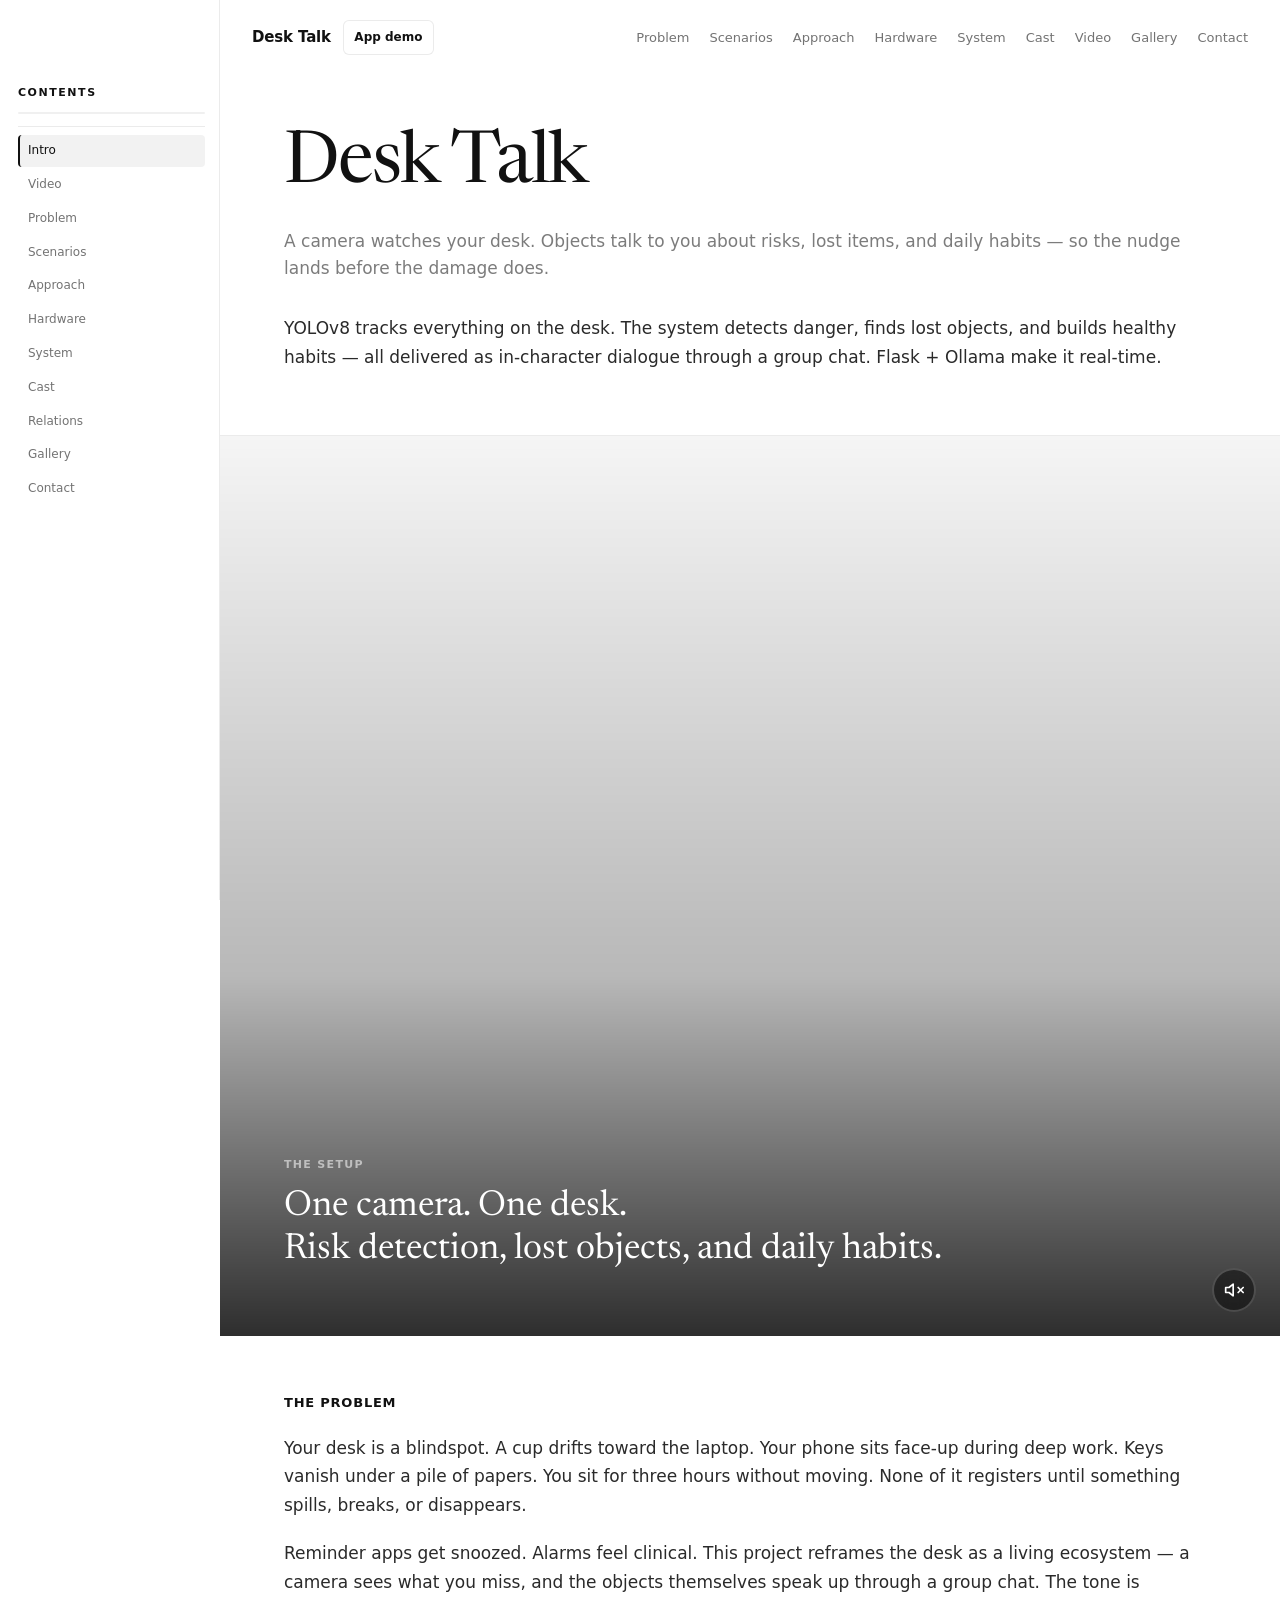
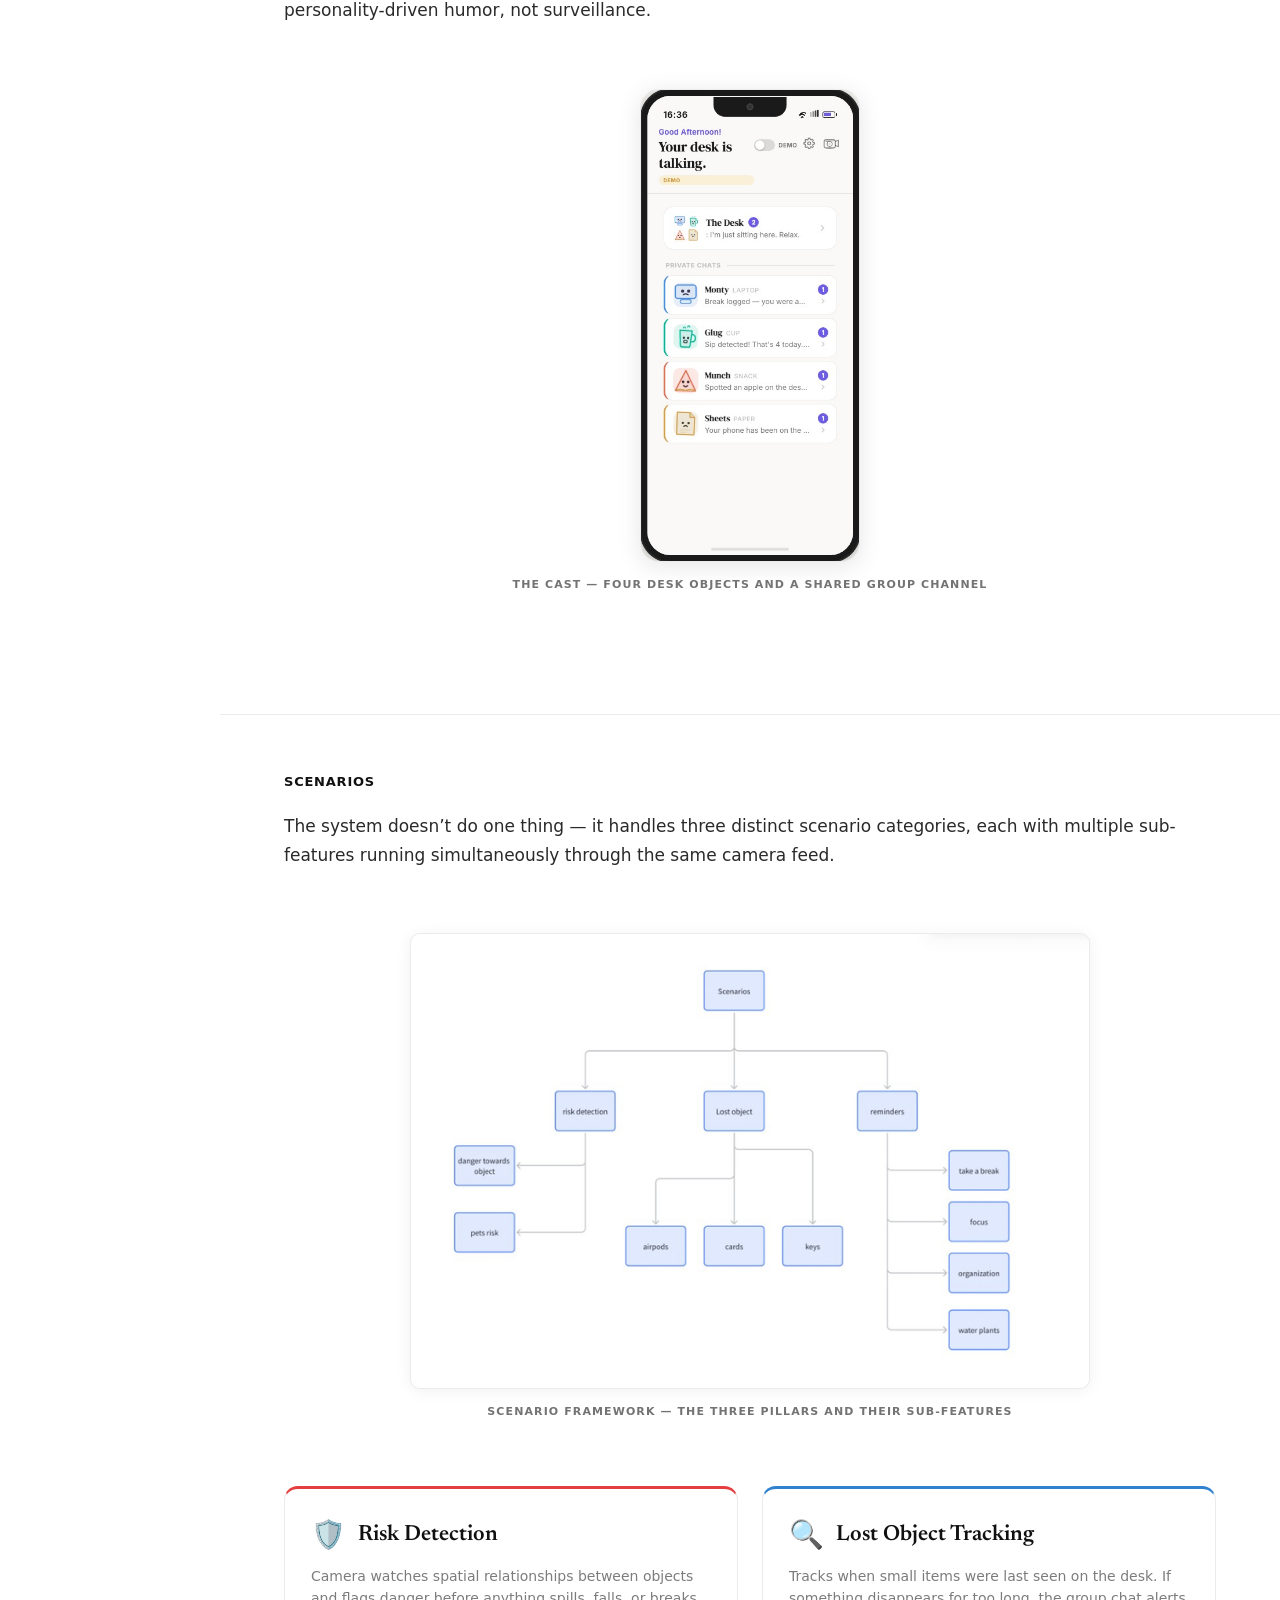
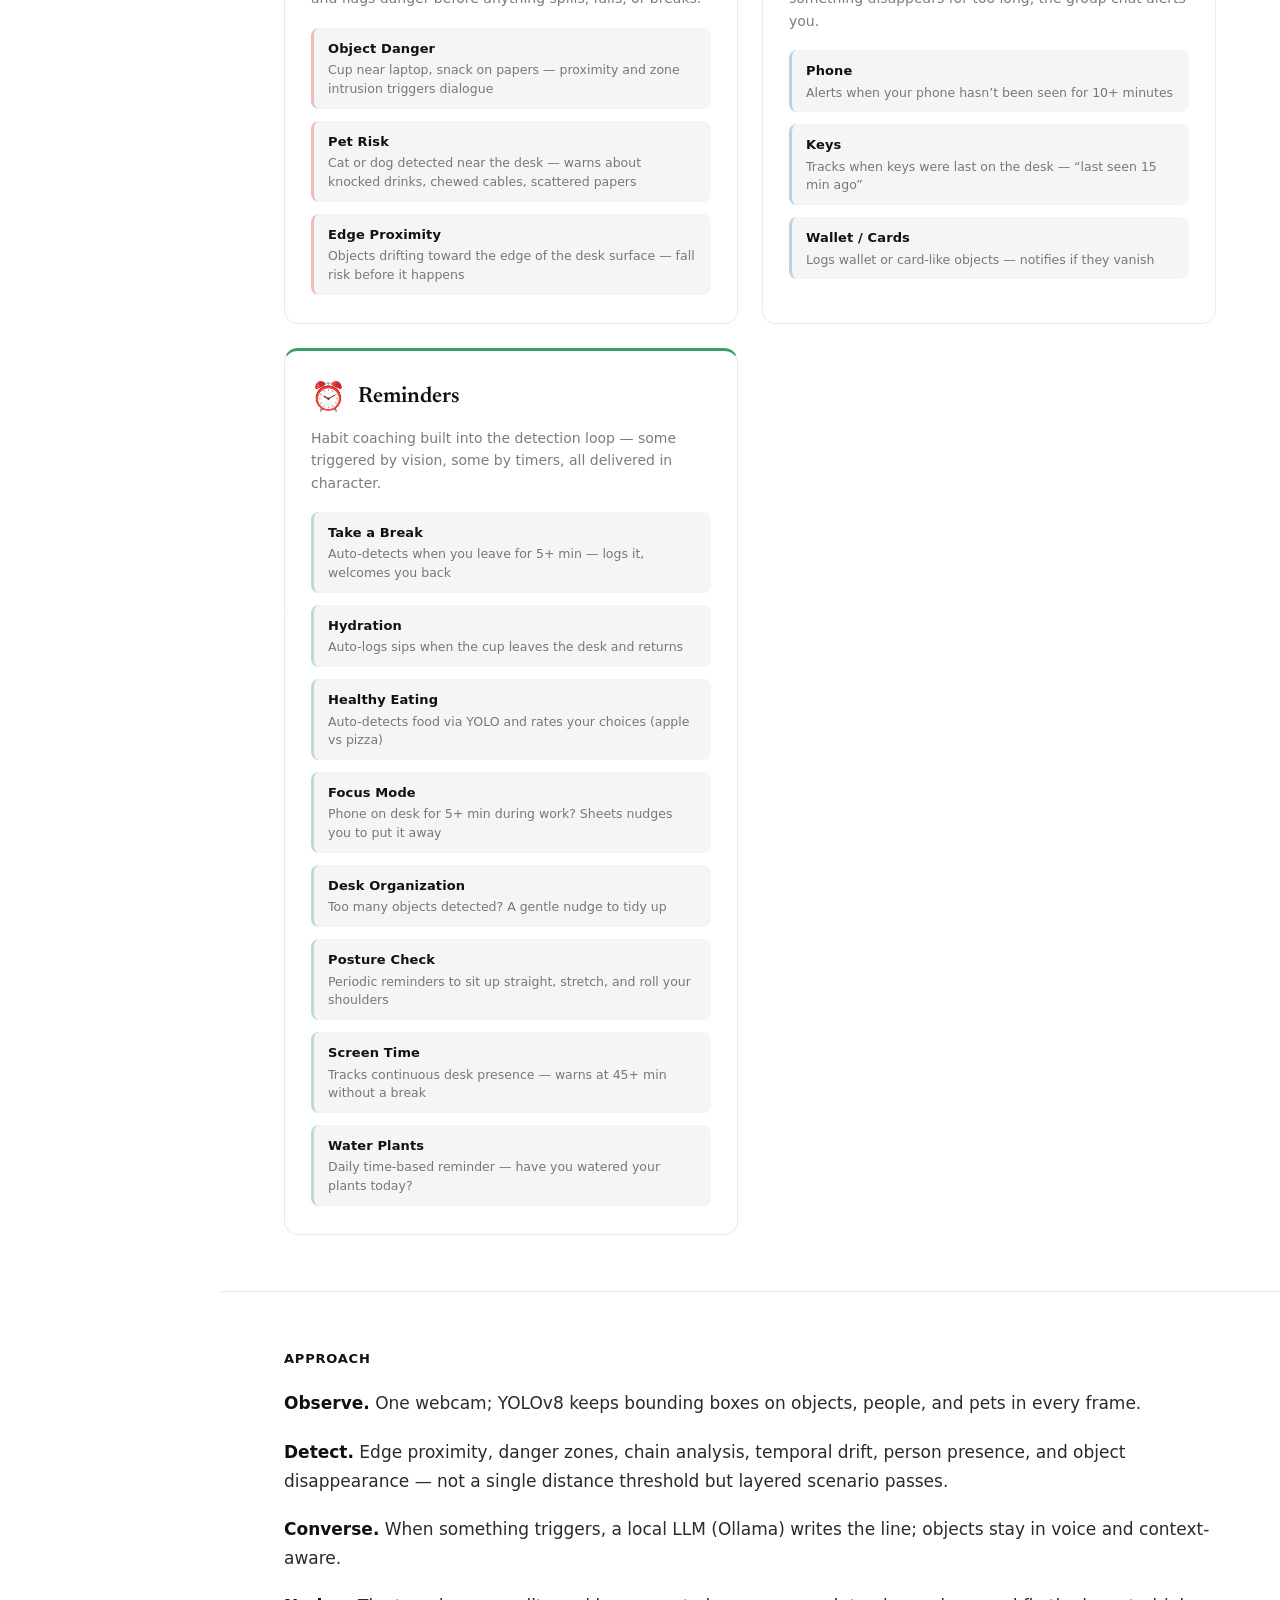
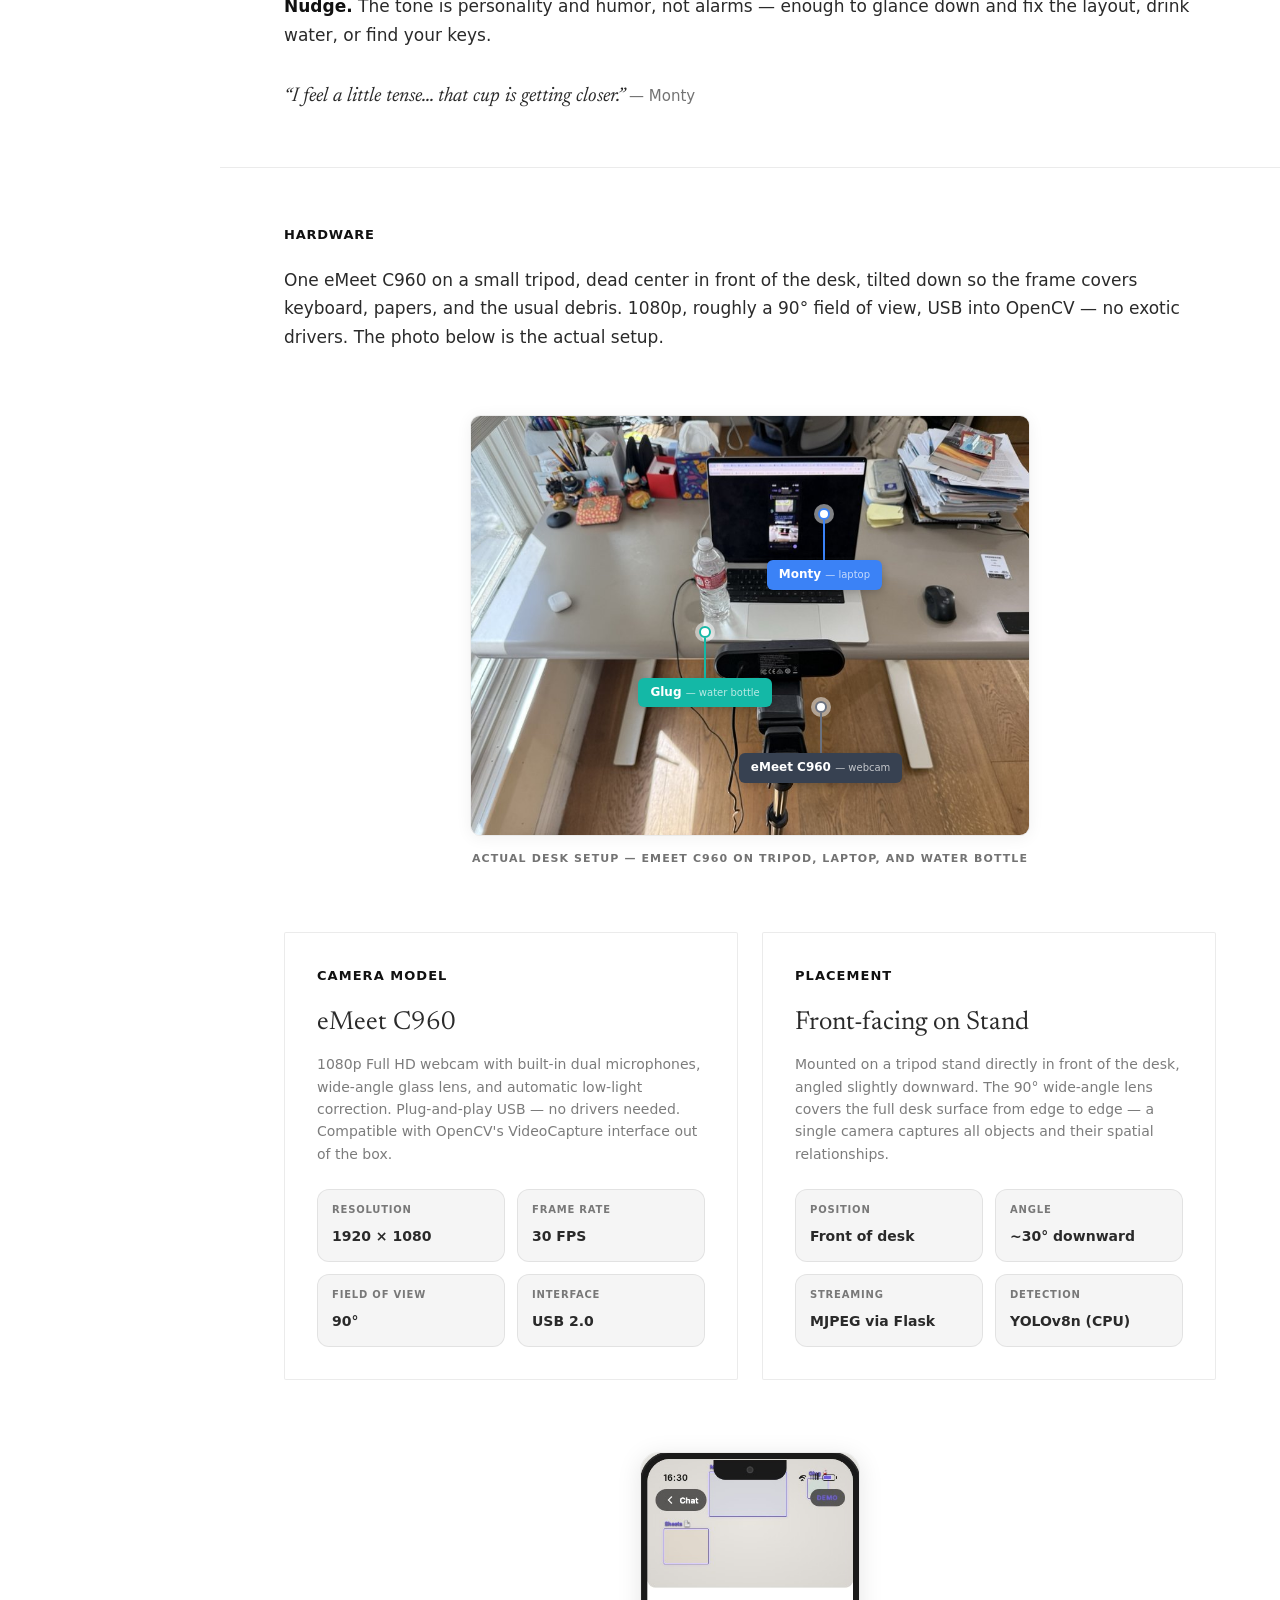
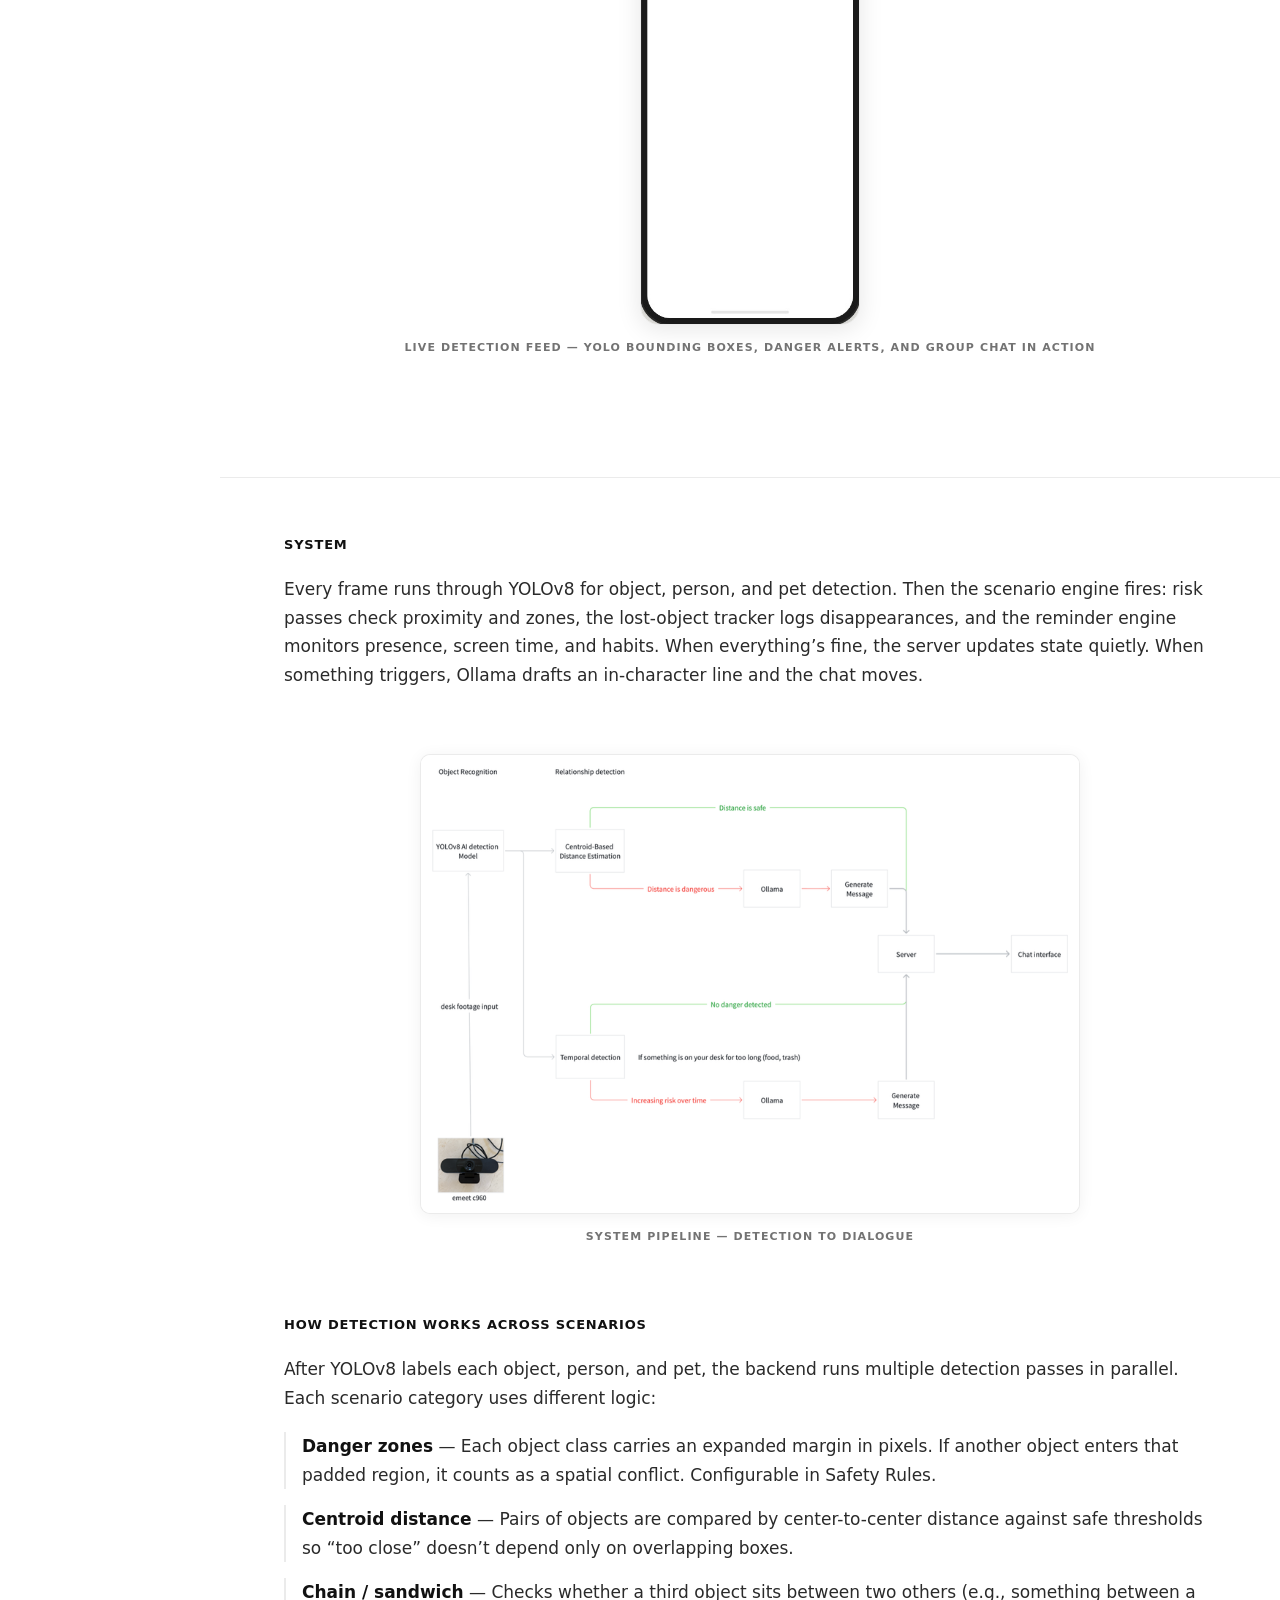
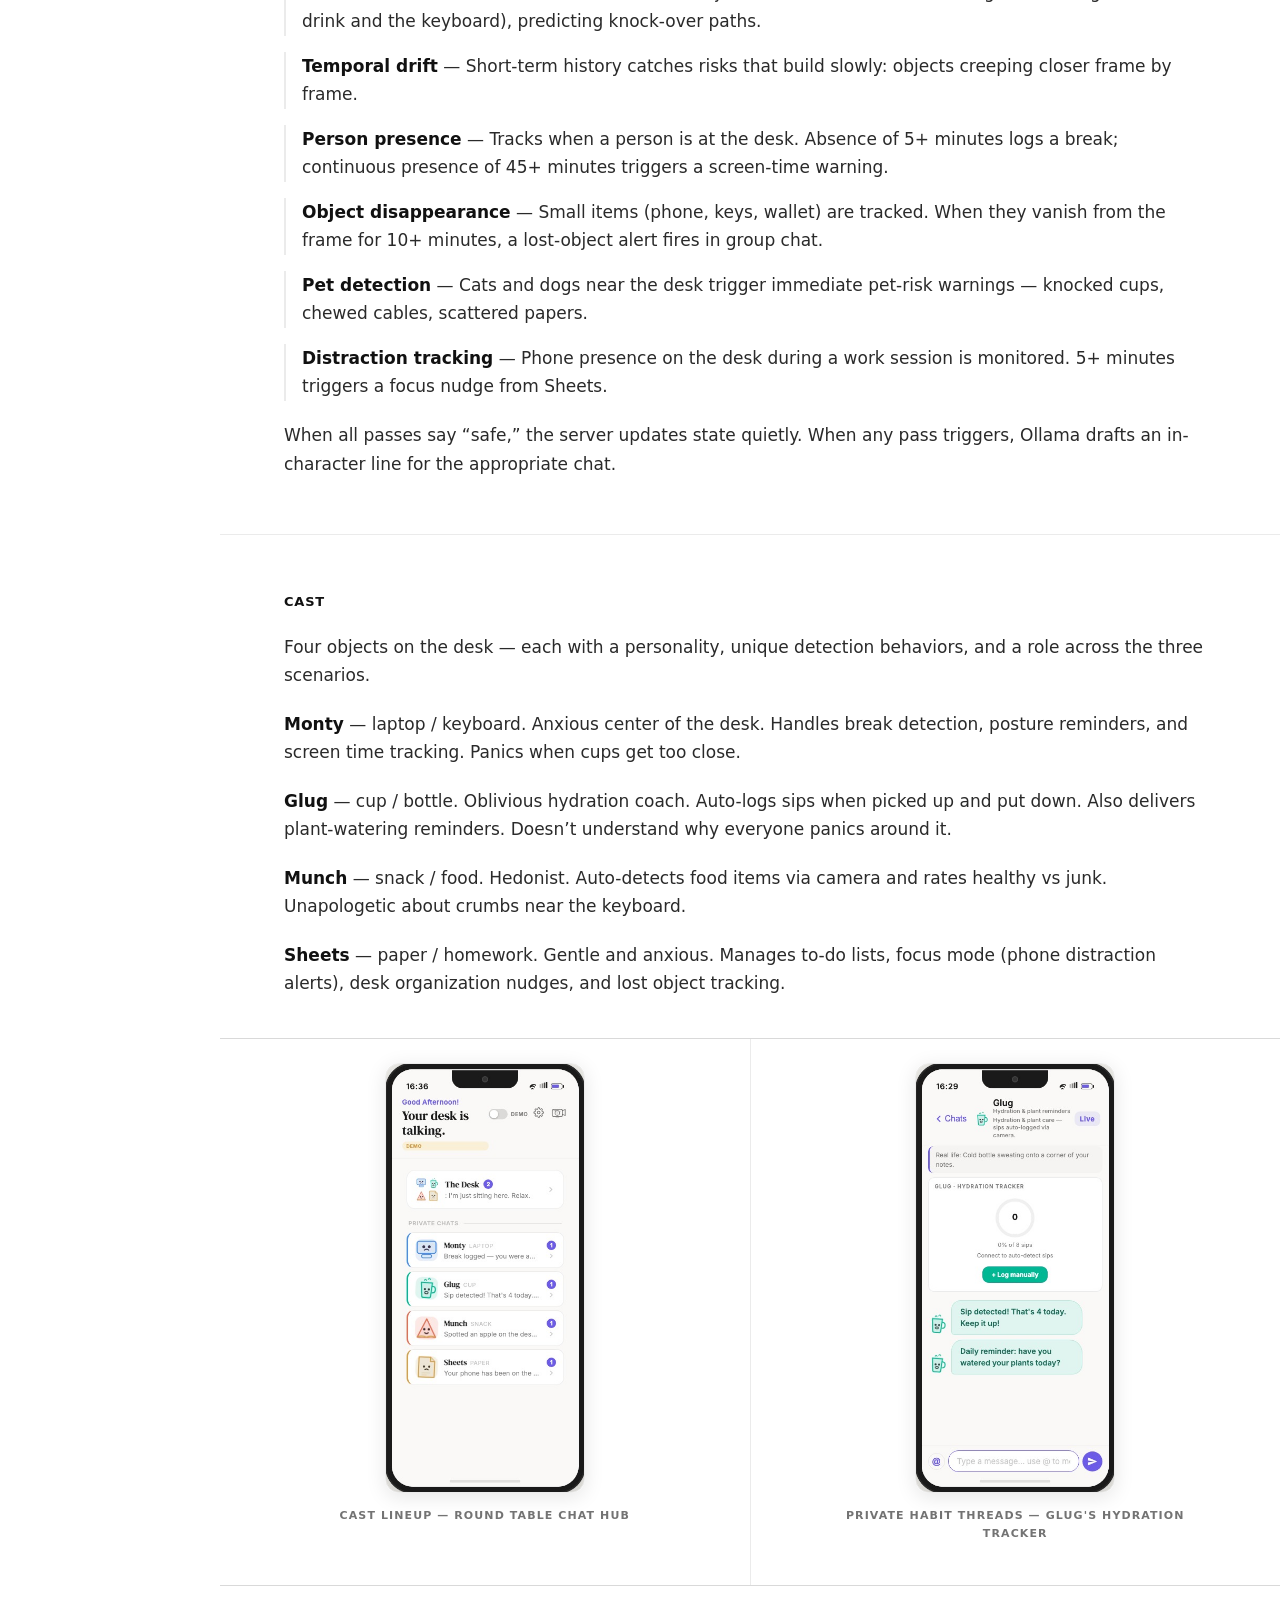
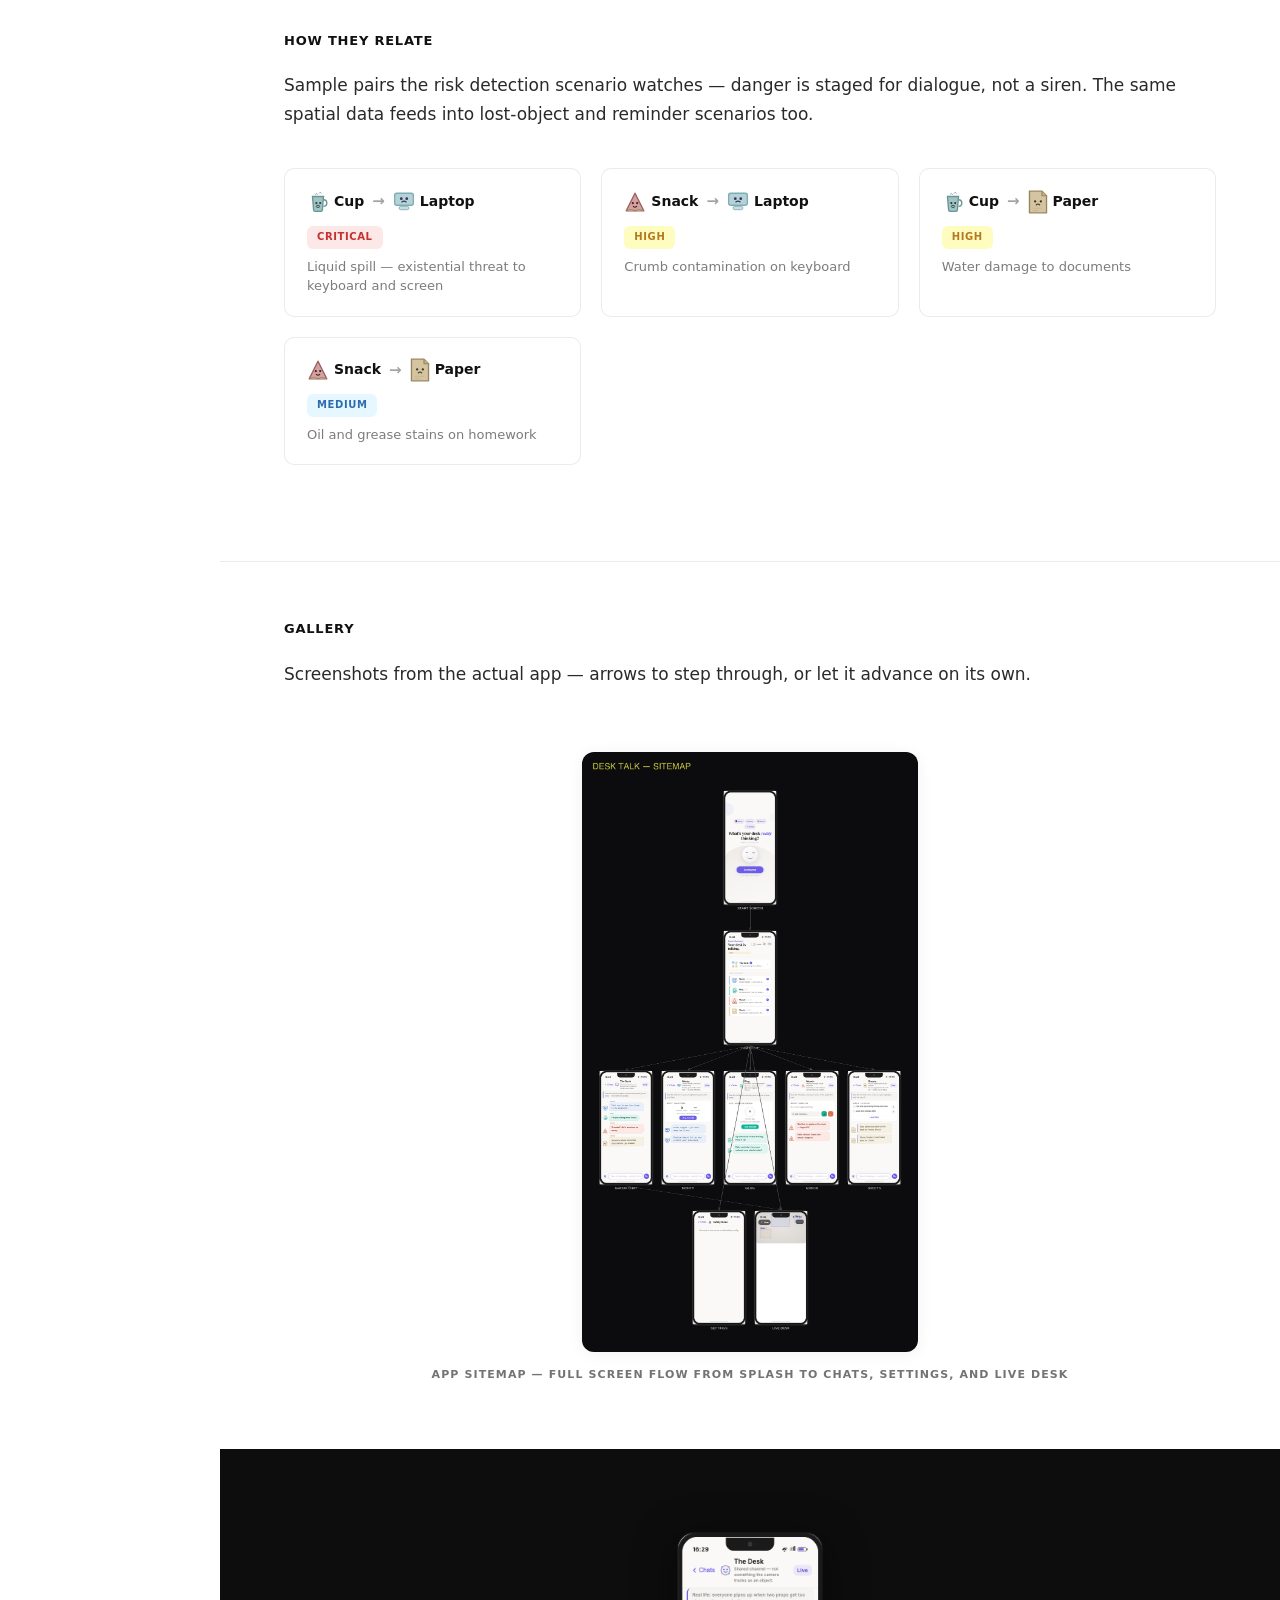
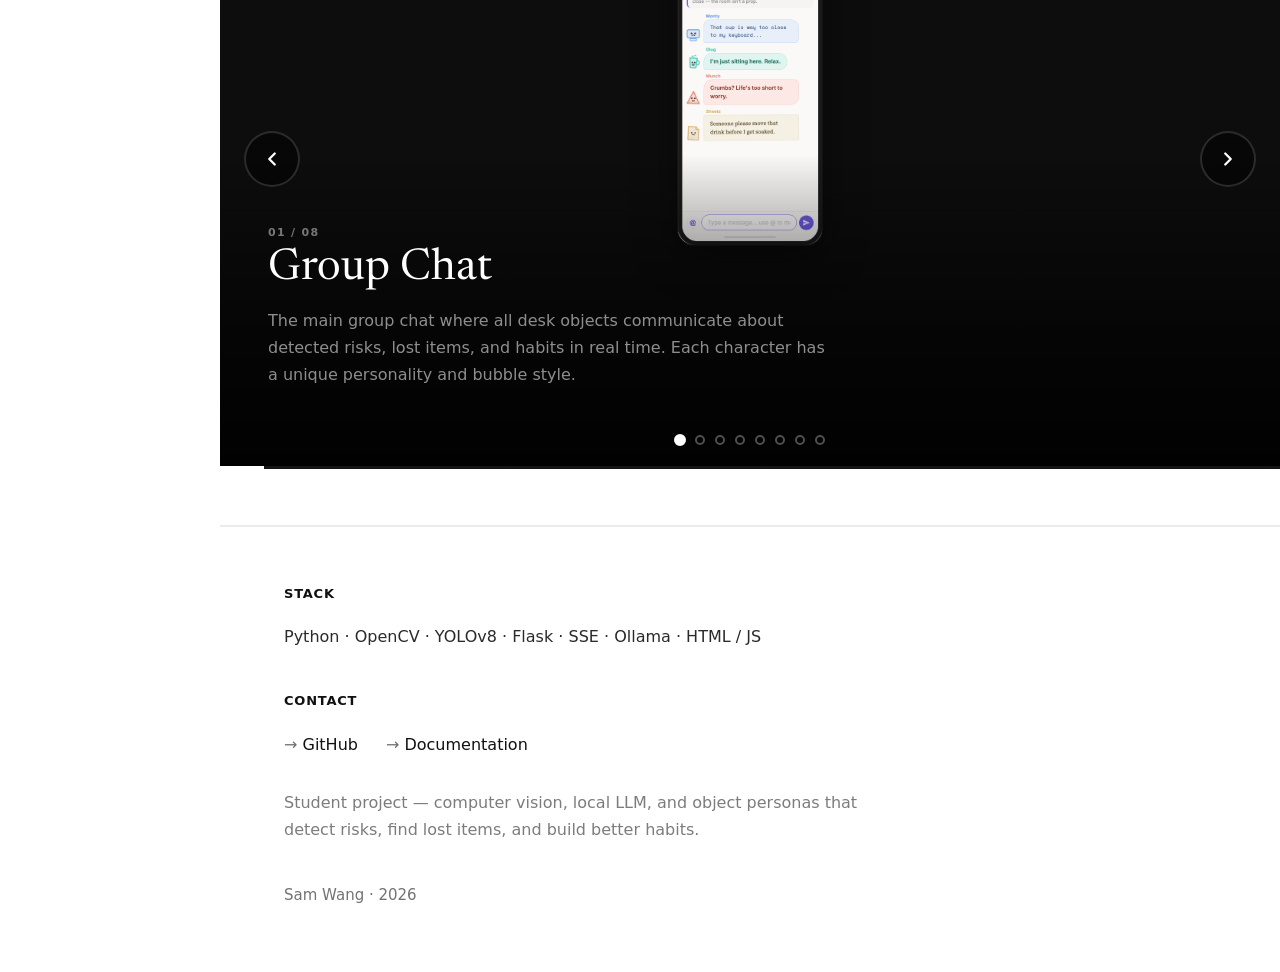
==== commit a7d7aa1c: "Pages: bundle app root + /website with cross-links; add landing assets. GitHub Actions now uploads t" ====
--- a/website/index.html
+++ b/website/index.html
@@ -33,6 +33,7 @@
       <li><a href="#hero" data-contents>Intro</a></li>
       <li><a href="#concept-video" data-contents>Video</a></li>
       <li><a href="#problem" data-contents>Problem</a></li>
+      <li><a href="#scenarios" data-contents>Scenarios</a></li>
       <li><a href="#concept" data-contents>Approach</a></li>
       <li><a href="#hardware" data-contents>Hardware</a></li>
       <li><a href="#pipeline" data-contents>System</a></li>
@@ -45,9 +46,13 @@
 
   <div class="page-main">
   <nav class="nav">
-    <a href="#hero" class="nav-logo">Desk Talk</a>
+    <div class="nav-leading">
+      <a href="#hero" class="nav-logo">Desk Talk</a>
+      <a href="../" class="nav-app-demo">App demo</a>
+    </div>
     <div class="nav-links">
       <a href="#problem">Problem</a>
+      <a href="#scenarios">Scenarios</a>
       <a href="#concept">Approach</a>
       <a href="#hardware">Hardware</a>
       <a href="#pipeline">System</a>
@@ -65,14 +70,8 @@
   <section id="hero" class="hero">
     <div class="ref-measure ref-measure--wide hero-inner reveal">
       <h1 class="hero-title">Desk Talk</h1>
-      <p class="ref-lede">Work in progress — vision and a local LLM so risky desk layouts show up as group-chat banter, not alarms.</p>
-      <p class="ref-prose">YOLOv8 tracks objects; relationship passes (zones, edges, chains, time) flag tension; Ollama writes in-character lines for Monty, Glug, and the rest. Flask serves the camera and the chat.</p>
-    </div>
-    <div class="media-strip">
-      <figure class="ref-placeholder reveal">
-        <div class="ref-placeholder-surface ref-placeholder-surface--d" role="presentation"></div>
-        <figcaption class="ref-placeholder-cap">Image placeholder — desk / product overview</figcaption>
-      </figure>
+      <p class="ref-lede">A camera watches your desk. Objects talk to you about risks, lost items, and daily habits — so the nudge lands before the damage does.</p>
+      <p class="ref-prose">YOLOv8 tracks everything on the desk. The system detects danger, finds lost objects, and builds healthy habits — all delivered as in-character dialogue through a group chat. Flask + Ollama make it real-time.</p>
     </div>
   </section>
 
@@ -86,7 +85,7 @@
     <div class="showcase-overlay"></div>
     <div class="showcase-caption reveal">
       <span class="showcase-tag">The Setup</span>
-      <h2>Two cameras. One desk.<br>A living conversation.</h2>
+      <h2>One camera. One desk.<br>Risk detection, lost objects, and daily habits.</h2>
     </div>
     <button class="showcase-sound-toggle" aria-label="Toggle sound">
       <svg class="icon-muted" viewBox="0 0 24 24" fill="none" stroke="currentColor" stroke-width="2" stroke-linecap="round" stroke-linejoin="round"><polygon points="11 5 6 9 2 9 2 15 6 15 11 19 11 5"/><line x1="23" y1="9" x2="17" y2="15"/><line x1="17" y1="9" x2="23" y2="15"/></svg>
@@ -98,14 +97,79 @@
   <section id="problem" class="ref-section">
     <div class="ref-measure ref-measure--wide reveal">
       <h2 class="ref-h2">The problem</h2>
-      <p class="ref-prose">After school or away from home, many people hit a stretch where no one is checking in. Habits slip less from not knowing better than from missing immediate feedback — the cup near the laptop, cables in the way, eating at the desk.</p>
-      <p class="ref-prose">Reminder apps get disabled; ambient cues often land better than another ping. This project treats the desk as a small ecosystem: vision notices how objects relate to each other, and a group chat turns that into dialogue so the scene registers without feeling like surveillance.</p>
+      <p class="ref-prose">Your desk is a blindspot. A cup drifts toward the laptop. Your phone sits face-up during deep work. Keys vanish under a pile of papers. You sit for three hours without moving. None of it registers until something spills, breaks, or disappears.</p>
+      <p class="ref-prose">Reminder apps get snoozed. Alarms feel clinical. This project reframes the desk as a living ecosystem — a camera sees what you miss, and the objects themselves speak up through a group chat. The tone is personality-driven humor, not surveillance.</p>
     </div>
     <div class="media-strip">
       <figure class="ref-placeholder reveal">
-        <div class="ref-placeholder-surface ref-placeholder-surface--b" role="presentation"></div>
-        <figcaption class="ref-placeholder-cap">Image placeholder — desk context / habits</figcaption>
+        <img src="cast-lineup.jpg" alt="Round table chat hub showing Monty, Glug, Munch, Sheets, and The Desk" class="img-phone">
+        <figcaption class="ref-placeholder-cap">The cast — four desk objects and a shared group channel</figcaption>
       </figure>
+    </div>
+  </section>
+
+  <!-- ═══════════ SCENARIOS ═══════════ -->
+  <section id="scenarios" class="ref-section">
+    <div class="ref-measure ref-measure--wide reveal">
+      <h2 class="ref-h2">Scenarios</h2>
+      <p class="ref-prose">The system doesn’t do one thing — it handles three distinct scenario categories, each with multiple sub-features running simultaneously through the same camera feed.</p>
+    </div>
+
+    <div class="media-strip">
+      <figure class="ref-placeholder reveal">
+        <img src="scenarios-flowchart.png" alt="Scenario tree — risk detection, lost objects, and reminders with sub-features" class="img-light-bg">
+        <figcaption class="ref-placeholder-cap">Scenario framework — the three pillars and their sub-features</figcaption>
+      </figure>
+    </div>
+
+    <div class="ref-measure ref-measure--wide">
+      <div class="scenario-grid">
+
+        <div class="scenario-card scenario-card--risk reveal">
+          <div class="scenario-card-header">
+            <span class="scenario-icon">🛡️</span>
+            <h3 class="scenario-title">Risk Detection</h3>
+          </div>
+          <p class="scenario-desc">Camera watches spatial relationships between objects and flags danger before anything spills, falls, or breaks.</p>
+          <ul class="scenario-features">
+            <li><strong>Object Danger</strong><span>Cup near laptop, snack on papers — proximity and zone intrusion triggers dialogue</span></li>
+            <li><strong>Pet Risk</strong><span>Cat or dog detected near the desk — warns about knocked drinks, chewed cables, scattered papers</span></li>
+            <li><strong>Edge Proximity</strong><span>Objects drifting toward the edge of the desk surface — fall risk before it happens</span></li>
+          </ul>
+        </div>
+
+        <div class="scenario-card scenario-card--lost reveal">
+          <div class="scenario-card-header">
+            <span class="scenario-icon">🔍</span>
+            <h3 class="scenario-title">Lost Object Tracking</h3>
+          </div>
+          <p class="scenario-desc">Tracks when small items were last seen on the desk. If something disappears for too long, the group chat alerts you.</p>
+          <ul class="scenario-features">
+            <li><strong>Phone</strong><span>Alerts when your phone hasn’t been seen for 10+ minutes</span></li>
+            <li><strong>Keys</strong><span>Tracks when keys were last on the desk — “last seen 15 min ago”</span></li>
+            <li><strong>Wallet / Cards</strong><span>Logs wallet or card-like objects — notifies if they vanish</span></li>
+          </ul>
+        </div>
+
+        <div class="scenario-card scenario-card--remind reveal">
+          <div class="scenario-card-header">
+            <span class="scenario-icon">⏰</span>
+            <h3 class="scenario-title">Reminders</h3>
+          </div>
+          <p class="scenario-desc">Habit coaching built into the detection loop — some triggered by vision, some by timers, all delivered in character.</p>
+          <ul class="scenario-features">
+            <li><strong>Take a Break</strong><span>Auto-detects when you leave for 5+ min — logs it, welcomes you back</span></li>
+            <li><strong>Hydration</strong><span>Auto-logs sips when the cup leaves the desk and returns</span></li>
+            <li><strong>Healthy Eating</strong><span>Auto-detects food via YOLO and rates your choices (apple vs pizza)</span></li>
+            <li><strong>Focus Mode</strong><span>Phone on desk for 5+ min during work? Sheets nudges you to put it away</span></li>
+            <li><strong>Desk Organization</strong><span>Too many objects detected? A gentle nudge to tidy up</span></li>
+            <li><strong>Posture Check</strong><span>Periodic reminders to sit up straight, stretch, and roll your shoulders</span></li>
+            <li><strong>Screen Time</strong><span>Tracks continuous desk presence — warns at 45+ min without a break</span></li>
+            <li><strong>Water Plants</strong><span>Daily time-based reminder — have you watered your plants today?</span></li>
+          </ul>
+        </div>
+
+      </div>
     </div>
   </section>
 
@@ -113,17 +177,11 @@
   <section id="concept" class="ref-section">
     <div class="ref-measure ref-measure--wide reveal">
       <h2 class="ref-h2">Approach</h2>
-      <p class="ref-prose"><strong>Observe.</strong> One or two webcams; YOLOv8 keeps boxes and classes on the things that matter.</p>
-      <p class="ref-prose"><strong>Relate.</strong> Edge proximity, danger zones around laptops and keyboards, chain-style “something between A and B,” and light temporal tracking — not a single distance threshold.</p>
-      <p class="ref-prose"><strong>Converse.</strong> When something’s wrong, a local LLM (Ollama) writes the line; objects stay in voice.</p>
-      <p class="ref-prose"><strong>Nudge.</strong> The tone is unease and humor, not orders — enough to look down and fix the layout.</p>
+      <p class="ref-prose"><strong>Observe.</strong> One webcam; YOLOv8 keeps bounding boxes on objects, people, and pets in every frame.</p>
+      <p class="ref-prose"><strong>Detect.</strong> Edge proximity, danger zones, chain analysis, temporal drift, person presence, and object disappearance — not a single distance threshold but layered scenario passes.</p>
+      <p class="ref-prose"><strong>Converse.</strong> When something triggers, a local LLM (Ollama) writes the line; objects stay in voice and context-aware.</p>
+      <p class="ref-prose"><strong>Nudge.</strong> The tone is personality and humor, not alarms — enough to glance down and fix the layout, drink water, or find your keys.</p>
       <p class="ref-pull">“I feel a little tense… that cup is getting closer.” <span class="ref-pull-cite">— Monty</span></p>
-    </div>
-    <div class="media-strip">
-      <figure class="ref-placeholder reveal">
-        <div class="ref-placeholder-surface ref-placeholder-surface--c" role="presentation"></div>
-        <figcaption class="ref-placeholder-cap">Image placeholder — observe / relate / converse diagram</figcaption>
-      </figure>
     </div>
   </section>
 
@@ -131,81 +189,36 @@
   <section id="hardware" class="ref-section">
     <div class="ref-measure ref-measure--wide reveal">
       <h2 class="ref-h2">Hardware</h2>
-      <p class="ref-prose">eMeet C960 on a tripod in front of the desk, angled down. 1080p, ~90° field of view, USB into OpenCV. The diagram below is the intended layout — lens covering the whole surface.</p>
-    </div>
-
-    <div class="media-strip">
-      <figure class="ref-placeholder reveal">
-        <div class="ref-placeholder-surface" role="presentation"></div>
-        <figcaption class="ref-placeholder-cap">Image placeholder — camera rig / physical setup</figcaption>
+      <p class="ref-prose">One eMeet C960 on a small tripod, dead center in front of the desk, tilted down so the frame covers keyboard, papers, and the usual debris. 1080p, roughly a 90° field of view, USB into OpenCV — no exotic drivers. The photo below is the actual setup.</p>
+    </div>
+
+    <div class="media-strip">
+      <figure class="desk-photo-figure reveal">
+        <div class="desk-photo-wrap">
+          <img src="desk-photo.jpg" alt="Physical desk setup with laptop, water bottle, and eMeet camera on tripod" class="desk-photo-img">
+          <!-- Annotation: Monty (Laptop) -->
+          <div class="desk-label desk-label--monty" style="top:22%;left:53%;">
+            <span class="desk-label-dot"></span>
+            <span class="desk-label-line"></span>
+            <span class="desk-label-tag">Monty <small>— laptop</small></span>
+          </div>
+          <!-- Annotation: Glug (Water bottle) -->
+          <div class="desk-label desk-label--glug" style="top:50%;left:30%;">
+            <span class="desk-label-dot"></span>
+            <span class="desk-label-line"></span>
+            <span class="desk-label-tag">Glug <small>— water bottle</small></span>
+          </div>
+          <!-- Annotation: eMeet Camera -->
+          <div class="desk-label desk-label--cam" style="top:68%;left:48%;">
+            <span class="desk-label-dot"></span>
+            <span class="desk-label-line"></span>
+            <span class="desk-label-tag">eMeet C960 <small>— webcam</small></span>
+          </div>
+        </div>
+        <figcaption class="ref-placeholder-cap">Actual desk setup — eMeet C960 on tripod, laptop, and water bottle</figcaption>
       </figure>
     </div>
 
-    <div class="media-strip">
-      <div class="hw-diagram-wrap reveal">
-        <svg class="hw-svg" viewBox="0 0 800 500" fill="none" xmlns="http://www.w3.org/2000/svg">
-          <!-- Desk surface (3D perspective) -->
-          <polygon points="120,200 680,200 740,420 60,420" fill="#E8DFD4" stroke="#C4B8A8" stroke-width="2"/>
-          <polygon points="60,420 740,420 740,440 60,440" fill="#D4C8B8" stroke="#C4B8A8" stroke-width="1.5"/>
-          <text x="400" y="340" text-anchor="middle" font-family="Inter, sans-serif" font-size="13" font-weight="700" letter-spacing="0.12em" fill="rgba(0,0,0,0.12)">DESK SURFACE</text>
-
-          <!-- Objects on desk — app hand-drawn icons (CHAR_SVGS) -->
-          <g transform="translate(228,228)">
-            <svg width="64" height="58" viewBox="0 0 40 36" xmlns="http://www.w3.org/2000/svg"><use href="#icon-monty"/></svg>
-            <text x="32" y="62" text-anchor="middle" font-family="Inter, sans-serif" font-size="10" font-weight="600" fill="#6A8A94">Monty</text>
-          </g>
-          <g transform="translate(408,258)">
-            <svg width="56" height="56" viewBox="0 0 40 40" xmlns="http://www.w3.org/2000/svg"><use href="#icon-glug"/></svg>
-            <text x="28" y="64" text-anchor="middle" font-family="Inter, sans-serif" font-size="10" font-weight="600" fill="#6B9494">Glug</text>
-          </g>
-          <g transform="translate(508,238)">
-            <svg width="48" height="68" viewBox="0 0 30 42" xmlns="http://www.w3.org/2000/svg"><use href="#icon-buzz"/></svg>
-            <text x="24" y="76" text-anchor="middle" font-family="Inter, sans-serif" font-size="10" font-weight="600" fill="#A06080">Buzz</text>
-          </g>
-          <g transform="translate(318,338)">
-            <svg width="56" height="56" viewBox="0 0 40 40" xmlns="http://www.w3.org/2000/svg"><use href="#icon-munch"/></svg>
-            <text x="28" y="64" text-anchor="middle" font-family="Inter, sans-serif" font-size="10" font-weight="600" fill="#A06060">Munch</text>
-          </g>
-
-          <!-- Field-of-view cone -->
-          <polygon points="400,105 100,420 700,420" fill="url(#fovGrad)" opacity="0.18"/>
-          <line x1="400" y1="105" x2="100" y2="420" stroke="#888" stroke-width="1" stroke-dasharray="6,4" opacity="0.5"/>
-          <line x1="400" y1="105" x2="700" y2="420" stroke="#888" stroke-width="1" stroke-dasharray="6,4" opacity="0.5"/>
-          <text x="400" y="400" text-anchor="middle" font-family="Inter, sans-serif" font-size="11" font-weight="600" fill="#666" opacity="0.85">90° Field of View</text>
-
-          <!-- Camera on stand -->
-          <g transform="translate(400,50)">
-            <!-- Stand pole -->
-            <rect x="-3" y="30" width="6" height="50" rx="3" fill="#555" stroke="#444" stroke-width="1"/>
-            <!-- Stand base -->
-            <ellipse cx="0" cy="82" rx="22" ry="6" fill="#444" stroke="#333" stroke-width="1"/>
-            <!-- Camera body -->
-            <rect x="-28" y="-8" width="56" height="36" rx="8" fill="#333" stroke="#222" stroke-width="1.5"/>
-            <!-- Lens ring -->
-            <circle cx="0" cy="10" r="12" fill="#222" stroke="#444" stroke-width="1"/>
-            <circle cx="0" cy="10" r="8" fill="#1a1430" stroke="#555" stroke-width="0.5"/>
-            <circle cx="0" cy="10" r="4" fill="#666" opacity="0.7"/>
-            <!-- LED indicator -->
-            <circle cx="-18" cy="4" r="2.5" fill="#A8BFA8"/>
-            <!-- Label -->
-            <text x="0" y="-16" text-anchor="middle" font-family="Newsreader, Georgia, serif" font-size="14" fill="#3D3552">eMeet C960</text>
-            <text x="0" y="100" text-anchor="middle" font-family="Inter, sans-serif" font-size="10" font-weight="600" fill="#666">on tripod stand</text>
-          </g>
-
-          <!-- Annotation arrows -->
-          <line x1="160" y1="160" x2="370" y2="80" stroke="#888" stroke-width="1" stroke-dasharray="4,3" opacity="0.6"/>
-          <text x="145" y="155" text-anchor="end" font-family="Inter, sans-serif" font-size="11" font-weight="600" fill="#555">Camera faces desk</text>
-
-          <!-- Gradient definition -->
-          <defs>
-            <linearGradient id="fovGrad" x1="400" y1="105" x2="400" y2="420" gradientUnits="userSpaceOnUse">
-              <stop offset="0%" stop-color="#000" stop-opacity="0.18"/>
-              <stop offset="100%" stop-color="#000" stop-opacity="0.02"/>
-            </linearGradient>
-          </defs>
-        </svg>
-      </div>
-    </div>
 
     <div class="ref-measure ref-measure--wide">
       <!-- ── Specs ── -->
@@ -267,8 +280,8 @@
 
     <div class="media-strip">
       <figure class="ref-placeholder reveal">
-        <div class="ref-placeholder-surface ref-placeholder-surface--e" role="presentation"></div>
-        <figcaption class="ref-placeholder-cap">Image placeholder — live feed with detection overlays</figcaption>
+        <img src="live-feed-screenshot.jpg" alt="App screenshot showing live camera feed with YOLO detection overlays and danger alerts" class="img-phone">
+        <figcaption class="ref-placeholder-cap">Live detection feed — YOLO bounding boxes, danger alerts, and group chat in action</figcaption>
       </figure>
     </div>
   </section>
@@ -277,31 +290,28 @@
   <section id="pipeline" class="ref-section">
     <div class="ref-measure ref-measure--wide reveal">
       <h2 class="ref-h2">System</h2>
-      <p class="ref-prose">Frames go through YOLOv8, then relationship passes — centroid distance, chain paths, temporal drift. When everything’s fine, the server updates quietly. When it isn’t, Ollama drafts the line and the chat moves.</p>
-    </div>
-    <div class="media-strip">
-      <figure class="arch-figure reveal">
-        <img class="arch-figure-img" src="whiteboard_exported_image.png"
-          alt="System diagram: webcam, YOLOv8, relationship passes, Ollama, and chat server."
-          loading="lazy" decoding="async">
+      <p class="ref-prose">Every frame runs through YOLOv8 for object, person, and pet detection. Then the scenario engine fires: risk passes check proximity and zones, the lost-object tracker logs disappearances, and the reminder engine monitors presence, screen time, and habits. When everything’s fine, the server updates state quietly. When something triggers, Ollama drafts an in-character line and the chat moves.</p>
+    </div>
+    <div class="media-strip">
+      <figure class="ref-placeholder reveal">
+        <img src="pipeline-flowchart.png" alt="System pipeline — object recognition, distance estimation, chain analysis, temporal detection, and message generation" class="img-light-bg">
+        <figcaption class="ref-placeholder-cap">System pipeline — detection to dialogue</figcaption>
       </figure>
     </div>
     <div class="ref-measure ref-measure--wide reveal">
-      <h2 class="ref-h2 ref-h2--sub">How danger is detected</h2>
-      <p class="ref-prose">After YOLOv8 labels each object, the backend combines several relationship passes. Any one of them can flag a situation before the chat sees it — the UI above configures only the first kind; the rest are computed from geometry and history.</p>
+      <h2 class="ref-h2 ref-h2--sub">How detection works across scenarios</h2>
+      <p class="ref-prose">After YOLOv8 labels each object, person, and pet, the backend runs multiple detection passes in parallel. Each scenario category uses different logic:</p>
       <ul class="danger-detect-list">
-        <li><strong>Danger zones</strong> — Each class (laptop, cup, phone, …) can carry an expanded margin in pixels. If another object’s box enters that padded region, it counts as a spatial conflict — what you tune in Safety Rules.</li>
+        <li><strong>Danger zones</strong> — Each object class carries an expanded margin in pixels. If another object enters that padded region, it counts as a spatial conflict. Configurable in Safety Rules.</li>
         <li><strong>Centroid distance</strong> — Pairs of objects are compared by center-to-center distance against safe thresholds so “too close” doesn’t depend only on overlapping boxes.</li>
-        <li><strong>Chain / sandwich</strong> — The pipeline checks whether a third object sits between two others (for example, something lined up between a drink and the keyboard), which often predicts knock-over or spill paths.</li>
-        <li><strong>Temporal drift</strong> — Short-term history catches risks that build slowly: objects creeping closer frame after frame, or unstable layouts that worsen over a few seconds.</li>
+        <li><strong>Chain / sandwich</strong> — Checks whether a third object sits between two others (e.g., something between a drink and the keyboard), predicting knock-over paths.</li>
+        <li><strong>Temporal drift</strong> — Short-term history catches risks that build slowly: objects creeping closer frame by frame.</li>
+        <li><strong>Person presence</strong> — Tracks when a person is at the desk. Absence of 5+ minutes logs a break; continuous presence of 45+ minutes triggers a screen-time warning.</li>
+        <li><strong>Object disappearance</strong> — Small items (phone, keys, wallet) are tracked. When they vanish from the frame for 10+ minutes, a lost-object alert fires in group chat.</li>
+        <li><strong>Pet detection</strong> — Cats and dogs near the desk trigger immediate pet-risk warnings — knocked cups, chewed cables, scattered papers.</li>
+        <li><strong>Distraction tracking</strong> — Phone presence on the desk during a work session is monitored. 5+ minutes triggers a focus nudge from Sheets.</li>
       </ul>
-      <p class="ref-prose">When a pass says “safe,” the server updates state quietly. When any pass says “risky,” the same frame can be sent to Ollama for an in-character line in group chat.</p>
-    </div>
-    <div class="media-strip">
-      <figure class="ref-placeholder reveal">
-        <div class="ref-placeholder-surface ref-placeholder-surface--f" role="presentation"></div>
-        <figcaption class="ref-placeholder-cap">Image placeholder — Ollama + server / chat payload flow</figcaption>
-      </figure>
+      <p class="ref-prose">When all passes say “safe,” the server updates state quietly. When any pass triggers, Ollama drafts an in-character line for the appropriate chat.</p>
     </div>
   </section>
 
@@ -309,50 +319,76 @@
   <section id="characters" class="ref-section">
     <div class="ref-measure ref-measure--wide reveal">
       <h2 class="ref-h2">Cast</h2>
-      <p class="ref-prose">Seven voices mapped to desk objects — each with a habit lane (hydration, posture, screen time, etc.) and a way of complaining.</p>
-      <p class="ref-prose"><strong>Monty</strong> — laptop / keyboard. Anxious center; spills and heat.</p>
-      <p class="ref-prose"><strong>Glug</strong> — cup. Oblivious; hydration coach.</p>
-      <p class="ref-prose"><strong>Munch</strong> — snack. Hedonist; crumbs vs keyboard.</p>
-      <p class="ref-prose"><strong>Sheets</strong> — paper. Fragile; deadlines and stains.</p>
-      <p class="ref-prose"><strong>Zip</strong> — cable. Chaos agent; organization nudges.</p>
-      <p class="ref-prose"><strong>Surge</strong> — power bank. Heavy and unaware.</p>
-      <p class="ref-prose"><strong>Buzz</strong> — phone. Attention hog; screen discipline.</p>
+      <p class="ref-prose">Four objects on the desk — each with a personality, unique detection behaviors, and a role across the three scenarios.</p>
+      <p class="ref-prose"><strong>Monty</strong> — laptop / keyboard. Anxious center of the desk. Handles break detection, posture reminders, and screen time tracking. Panics when cups get too close.</p>
+      <p class="ref-prose"><strong>Glug</strong> — cup / bottle. Oblivious hydration coach. Auto-logs sips when picked up and put down. Also delivers plant-watering reminders. Doesn’t understand why everyone panics around it.</p>
+      <p class="ref-prose"><strong>Munch</strong> — snack / food. Hedonist. Auto-detects food items via camera and rates healthy vs junk. Unapologetic about crumbs near the keyboard.</p>
+      <p class="ref-prose"><strong>Sheets</strong> — paper / homework. Gentle and anxious. Manages to-do lists, focus mode (phone distraction alerts), desk organization nudges, and lost object tracking.</p>
 
     </div>
     <div class="media-strip">
       <div class="ref-placeholder-grid">
         <figure class="ref-placeholder ref-placeholder--tile reveal">
-          <div class="ref-placeholder-surface ref-placeholder-surface--b" role="presentation"></div>
-          <figcaption class="ref-placeholder-cap">Cast avatars / lineup</figcaption>
+          <img src="cast-lineup.jpg" alt="App screenshot showing the round table chat list with Monty, Glug, Munch, Sheets, and The Desk hub">
+          <figcaption class="ref-placeholder-cap">Cast lineup — round table chat hub</figcaption>
         </figure>
         <figure class="ref-placeholder ref-placeholder--tile reveal">
-          <div class="ref-placeholder-surface ref-placeholder-surface--c" role="presentation"></div>
-          <figcaption class="ref-placeholder-cap">Private habit threads</figcaption>
+          <img src="habit-reminder.jpg" alt="Glug's hydration tracker with sip counter ring and habit coaching chat">
+          <figcaption class="ref-placeholder-cap">Private habit threads — Glug's hydration tracker</figcaption>
         </figure>
       </div>
     </div>
     <div class="ref-measure ref-measure--wide reveal">
       <h2 class="ref-h2 ref-h2--sub" id="relationships">How they relate</h2>
-      <p class="ref-prose">Sample pairs the stack cares about — risk is staged for dialogue, not a siren.</p>
-    </div>
-
-    <div class="media-strip media-strip--table">
-      <div class="rel-table-wrap rel-table-wrap--light reveal">
-        <table class="rel-table rel-table--light">
-          <thead>
-            <tr><th>Object A</th><th></th><th>Object B</th><th>Risk</th><th>Description</th></tr>
-          </thead>
-          <tbody>
-            <tr><td class="rel-td-icon"><span class="rel-pair"><svg class="rel-ico" width="22" height="22" viewBox="0 0 40 40" aria-hidden="true"><use href="#icon-glug"/></svg> Cup</span></td><td class="arrow">→</td><td class="rel-td-icon"><span class="rel-pair"><svg class="rel-ico" width="22" height="20" viewBox="0 0 40 36" aria-hidden="true"><use href="#icon-monty"/></svg> Laptop</span></td><td><span class="risk critical">Critical</span></td><td>Liquid spill — existential threat</td></tr>
-            <tr><td class="rel-td-icon"><span class="rel-pair"><svg class="rel-ico" width="22" height="22" viewBox="0 0 40 40" aria-hidden="true"><use href="#icon-munch"/></svg> Snack</span></td><td class="arrow">→</td><td class="rel-td-icon"><span class="rel-pair"><svg class="rel-ico" width="22" height="20" viewBox="0 0 40 36" aria-hidden="true"><use href="#icon-monty"/></svg> Laptop</span></td><td><span class="risk high">High</span></td><td>Crumb contamination on keyboard</td></tr>
-            <tr><td class="rel-td-icon"><span class="rel-pair"><svg class="rel-ico" width="24" height="20" viewBox="0 0 44 36" aria-hidden="true"><use href="#icon-zip"/></svg> Cable</span></td><td class="arrow">→</td><td class="rel-td-icon"><span class="rel-pair"><svg class="rel-ico" width="22" height="22" viewBox="0 0 40 40" aria-hidden="true"><use href="#icon-glug"/></svg> Cup</span></td><td><span class="risk critical">Critical</span></td><td>Knock-over trigger</td></tr>
-            <tr><td class="rel-td-icon"><span class="rel-pair"><svg class="rel-ico" width="20" height="22" viewBox="0 0 36 40" aria-hidden="true"><use href="#icon-surge"/></svg> Power Bank</span></td><td class="arrow">→</td><td class="rel-td-icon"><span class="rel-pair"><svg class="rel-ico" width="22" height="20" viewBox="0 0 40 36" aria-hidden="true"><use href="#icon-monty"/></svg> Laptop</span></td><td><span class="risk high">High</span></td><td>Pressure and heat damage</td></tr>
-            <tr><td class="rel-td-icon"><span class="rel-pair"><svg class="rel-ico" width="22" height="22" viewBox="0 0 40 40" aria-hidden="true"><use href="#icon-glug"/></svg> Cup</span></td><td class="arrow">→</td><td class="rel-td-icon"><span class="rel-pair"><svg class="rel-ico" width="20" height="24" viewBox="0 0 34 42" aria-hidden="true"><use href="#icon-sheets"/></svg> Paper</span></td><td><span class="risk high">High</span></td><td>Water damage to documents</td></tr>
-            <tr><td class="rel-td-icon"><span class="rel-pair"><svg class="rel-ico" width="24" height="20" viewBox="0 0 44 36" aria-hidden="true"><use href="#icon-zip"/></svg> Cable</span></td><td class="arrow">→</td><td class="rel-td-icon"><span class="rel-pair"><svg class="rel-ico" width="18" height="26" viewBox="0 0 30 42" aria-hidden="true"><use href="#icon-buzz"/></svg> Phone</span></td><td><span class="risk medium">Medium</span></td><td>Pull-off-desk risk</td></tr>
-            <tr><td class="rel-td-icon"><span class="rel-pair"><svg class="rel-ico" width="22" height="22" viewBox="0 0 40 40" aria-hidden="true"><use href="#icon-munch"/></svg> Snack</span></td><td class="arrow">→</td><td class="rel-td-icon"><span class="rel-pair"><svg class="rel-ico" width="20" height="24" viewBox="0 0 34 42" aria-hidden="true"><use href="#icon-sheets"/></svg> Paper</span></td><td><span class="risk medium">Medium</span></td><td>Oil and grease stains</td></tr>
-            <tr><td class="rel-td-icon"><span class="rel-pair"><svg class="rel-ico" width="18" height="26" viewBox="0 0 30 42" aria-hidden="true"><use href="#icon-buzz"/></svg> Phone</span></td><td class="arrow">→</td><td class="rel-td-icon"><span class="rel-pair"><svg class="rel-ico" width="22" height="20" viewBox="0 0 40 36" aria-hidden="true"><use href="#icon-monty"/></svg> Laptop</span></td><td><span class="risk low">Low</span></td><td>Competing for user attention</td></tr>
-          </tbody>
-        </table>
+      <p class="ref-prose">Sample pairs the risk detection scenario watches — danger is staged for dialogue, not a siren. The same spatial data feeds into lost-object and reminder scenarios too.</p>
+    </div>
+
+    <div class="media-strip">
+      <div class="rel-cards-grid reveal">
+        <div class="rel-card rel-card--no-photo">
+          <div class="rel-card-body">
+            <div class="rel-card-pair">
+              <span class="rel-card-obj"><svg class="rel-ico" width="22" height="22" viewBox="0 0 40 40" aria-hidden="true"><use href="#icon-glug"/></svg> Cup</span>
+              <span class="rel-card-arrow">→</span>
+              <span class="rel-card-obj"><svg class="rel-ico" width="22" height="20" viewBox="0 0 40 36" aria-hidden="true"><use href="#icon-monty"/></svg> Laptop</span>
+            </div>
+            <span class="risk critical">Critical</span>
+            <p class="rel-card-desc">Liquid spill — existential threat to keyboard and screen</p>
+          </div>
+        </div>
+        <div class="rel-card rel-card--no-photo">
+          <div class="rel-card-body">
+            <div class="rel-card-pair">
+              <span class="rel-card-obj"><svg class="rel-ico" width="22" height="22" viewBox="0 0 40 40" aria-hidden="true"><use href="#icon-munch"/></svg> Snack</span>
+              <span class="rel-card-arrow">→</span>
+              <span class="rel-card-obj"><svg class="rel-ico" width="22" height="20" viewBox="0 0 40 36" aria-hidden="true"><use href="#icon-monty"/></svg> Laptop</span>
+            </div>
+            <span class="risk high">High</span>
+            <p class="rel-card-desc">Crumb contamination on keyboard</p>
+          </div>
+        </div>
+        <div class="rel-card rel-card--no-photo">
+          <div class="rel-card-body">
+            <div class="rel-card-pair">
+              <span class="rel-card-obj"><svg class="rel-ico" width="22" height="22" viewBox="0 0 40 40" aria-hidden="true"><use href="#icon-glug"/></svg> Cup</span>
+              <span class="rel-card-arrow">→</span>
+              <span class="rel-card-obj"><svg class="rel-ico" width="20" height="24" viewBox="0 0 34 42" aria-hidden="true"><use href="#icon-sheets"/></svg> Paper</span>
+            </div>
+            <span class="risk high">High</span>
+            <p class="rel-card-desc">Water damage to documents</p>
+          </div>
+        </div>
+        <div class="rel-card rel-card--no-photo">
+          <div class="rel-card-body">
+            <div class="rel-card-pair">
+              <span class="rel-card-obj"><svg class="rel-ico" width="22" height="22" viewBox="0 0 40 40" aria-hidden="true"><use href="#icon-munch"/></svg> Snack</span>
+              <span class="rel-card-arrow">→</span>
+              <span class="rel-card-obj"><svg class="rel-ico" width="20" height="24" viewBox="0 0 34 42" aria-hidden="true"><use href="#icon-sheets"/></svg> Paper</span>
+            </div>
+            <span class="risk medium">Medium</span>
+            <p class="rel-card-desc">Oil and grease stains on homework</p>
+          </div>
+        </div>
       </div>
     </div>
   </section>
@@ -361,13 +397,13 @@
   <section id="demo" class="ref-section demo-section">
     <div class="ref-measure ref-measure--wide reveal">
       <h2 class="ref-h2">Gallery</h2>
-      <p class="ref-prose">Placeholder frames from development — arrows to step, or let it advance on its own.</p>
+      <p class="ref-prose">Screenshots from the actual app — arrows to step through, or let it advance on its own.</p>
     </div>
 
     <div class="media-strip">
       <figure class="ref-placeholder reveal">
-        <div class="ref-placeholder-surface ref-placeholder-surface--d" role="presentation"></div>
-        <figcaption class="ref-placeholder-cap">Image placeholder — build still / alternate angle</figcaption>
+        <img src="sitemap.png" alt="Desk Talk sitemap — all screens and navigation flow" class="img-sitemap">
+        <figcaption class="ref-placeholder-cap">App sitemap — full screen flow from splash to chats, settings, and live desk</figcaption>
       </figure>
     </div>
 
@@ -376,74 +412,82 @@
       <div class="carousel-track">
         <div class="carousel-slide active">
           <div class="slide-image">
-            <img class="slide-photo" src="groupchat-interface.png" alt="The Desk — group chat with Glug, Buzz, and live messages." loading="lazy" decoding="async">
-          </div>
-          <div class="slide-info">
-            <span class="slide-num">01 / 06</span>
-            <h3>Group Chat Interface</h3>
-            <p>The main group chat with all desk objects communicating about detected risks in real time. Each character has a unique bubble style and avatar.</p>
-          </div>
-        </div>
-        <div class="carousel-slide">
-          <div class="slide-image">
-            <div class="slide-placeholder" style="background: linear-gradient(135deg, #3d3d3d 0%, #6a6a6a 50%, #9a9a9a 100%);">
-              <span class="slide-placeholder-icon">🖥️</span>
-              <span class="slide-placeholder-label">Camera Feed with Detection Overlays</span>
-            </div>
-          </div>
-          <div class="slide-info">
-            <span class="slide-num">02 / 06</span>
-            <h3>Live Camera Feed</h3>
-            <p>Real-time detection with centroids and distance lines drawn between tracked objects. MJPEG streaming provides smooth video in the browser.</p>
-          </div>
-        </div>
-        <div class="carousel-slide">
-          <div class="slide-image">
-            <img class="slide-photo" src="safety-rules-configuration.png" alt="Safety Rules screen — per-class danger zones with named zones and radius sliders." loading="lazy" decoding="async">
-          </div>
-          <div class="slide-info">
-            <span class="slide-num">03 / 06</span>
+            <img class="slide-photo" src="groupchat-interface.png" alt="The Desk group chat with risk alerts and in-character dialogue" loading="lazy" decoding="async">
+          </div>
+          <div class="slide-info">
+            <span class="slide-num">01 / 08</span>
+            <h3>Group Chat</h3>
+            <p>The main group chat where all desk objects communicate about detected risks, lost items, and habits in real time. Each character has a unique personality and bubble style.</p>
+          </div>
+        </div>
+        <div class="carousel-slide">
+          <div class="slide-image">
+            <img class="slide-photo" src="cast-lineup.jpg" alt="Round table chat hub with Monty, Glug, Munch, Sheets" loading="lazy" decoding="async">
+          </div>
+          <div class="slide-info">
+            <span class="slide-num">02 / 08</span>
+            <h3>Chat Hub</h3>
+            <p>The round table layout — a central group chat surrounded by four private character chats. Each object has its own personality and manages different scenarios.</p>
+          </div>
+        </div>
+        <div class="carousel-slide">
+          <div class="slide-image">
+            <img class="slide-photo" src="llm-conversation.jpg" alt="Monty’s private chat with break timer and posture reminders" loading="lazy" decoding="async">
+          </div>
+          <div class="slide-info">
+            <span class="slide-num">03 / 08</span>
+            <h3>Break & Posture Tracking</h3>
+            <p>Monty auto-detects when you leave for 5+ minutes and logs a break. Also sends periodic posture and screen-time reminders — all through conversation.</p>
+          </div>
+        </div>
+        <div class="carousel-slide">
+          <div class="slide-image">
+            <img class="slide-photo" src="habit-reminder.jpg" alt="Glug’s hydration tracker with sip ring and plant reminders" loading="lazy" decoding="async">
+          </div>
+          <div class="slide-info">
+            <span class="slide-num">04 / 08</span>
+            <h3>Hydration & Plant Care</h3>
+            <p>Glug auto-logs sips when you pick up and put down the cup. Also handles daily plant-watering reminders. The progress ring tracks your goal.</p>
+          </div>
+        </div>
+        <div class="carousel-slide">
+          <div class="slide-image">
+            <img class="slide-photo" src="munch-monty-detection.jpg" alt="Munch’s snack log with auto-detected food items" loading="lazy" decoding="async">
+          </div>
+          <div class="slide-info">
+            <span class="slide-num">05 / 08</span>
+            <h3>Snack Detection</h3>
+            <p>Munch auto-detects food on the desk via YOLO and rates your choices. Healthy snacks get a green tag, junk food gets a nudge. Manual logging available too.</p>
+          </div>
+        </div>
+        <div class="carousel-slide">
+          <div class="slide-image">
+            <img class="slide-photo" src="sheets-focus.jpg" alt="Sheets’ chat with focus mode, lost object alerts, and to-do list" loading="lazy" decoding="async">
+          </div>
+          <div class="slide-info">
+            <span class="slide-num">06 / 08</span>
+            <h3>Focus & Organization</h3>
+            <p>Sheets manages your to-do list, nudges you when your phone is distracting you, alerts about lost objects (phone, keys, wallet), and monitors desk clutter.</p>
+          </div>
+        </div>
+        <div class="carousel-slide">
+          <div class="slide-image">
+            <img class="slide-photo" src="safety-rules-configuration.png" alt="Safety Rules configuration screen" loading="lazy" decoding="async">
+          </div>
+          <div class="slide-info">
+            <span class="slide-num">07 / 08</span>
             <h3>Safety Rules</h3>
-            <p>Configure danger zones per object class: name each zone, set how many pixels to expand the bounding box, and add new classes from the app. When another detection enters that margin, it triggers the same pipeline as distance and chain checks.</p>
-          </div>
-        </div>
-        <div class="carousel-slide">
-          <div class="slide-image">
-            <div class="slide-placeholder" style="background: linear-gradient(135deg, #333 0%, #666 50%, #ccc 100%);">
-              <span class="slide-placeholder-icon">⚠️</span>
-              <span class="slide-placeholder-label">Danger Detection Alert</span>
-            </div>
-          </div>
-          <div class="slide-info">
-            <span class="slide-num">04 / 06</span>
-            <h3>Danger Detection</h3>
-            <p>When a cup gets too close to the laptop, objects react with genuine concern. The system captures a zoomed proof screenshot and shares it in chat.</p>
-          </div>
-        </div>
-        <div class="carousel-slide">
-          <div class="slide-image">
-            <div class="slide-placeholder" style="background: linear-gradient(135deg, #1a1a1a 0%, #555 50%, #888 100%);">
-              <span class="slide-placeholder-icon">🤖</span>
-              <span class="slide-placeholder-label">AI-Generated Dialogue</span>
-            </div>
-          </div>
-          <div class="slide-info">
-            <span class="slide-num">05 / 06</span>
-            <h3>LLM Conversations</h3>
-            <p>Every message is generated by a local LLM with full context of what's on the desk. No templates — each response is unique and in-character.</p>
-          </div>
-        </div>
-        <div class="carousel-slide">
-          <div class="slide-image">
-            <div class="slide-placeholder" style="background: linear-gradient(135deg, #2d2d2d 0%, #606060 50%, #b0b0b0 100%);">
-              <span class="slide-placeholder-icon">💧</span>
-              <span class="slide-placeholder-label">Habit Coaching Chats</span>
-            </div>
-          </div>
-          <div class="slide-info">
-            <span class="slide-num">06 / 06</span>
-            <h3>Habit Reminders</h3>
-            <p>Each character has a private chat focused on a habit area — hydration, posture, screen breaks, focus, energy, and screen time discipline.</p>
+            <p>Configure danger zones per object class: set pixel margins, define named zones, and control how sensitive risk detection is for each scenario.</p>
+          </div>
+        </div>
+        <div class="carousel-slide">
+          <div class="slide-image">
+            <img class="slide-photo" src="live-mode.jpg" alt="Live desk view in demo mode" loading="lazy" decoding="async">
+          </div>
+          <div class="slide-info">
+            <span class="slide-num">08 / 08</span>
+            <h3>Live Desk View</h3>
+            <p>TikTok-style full-screen view of the live camera feed with real-time detection overlays and floating chat messages (danmu). Toggle between live and demo mode.</p>
           </div>
         </div>
       </div>
@@ -462,6 +506,8 @@
         <button class="carousel-dot" data-idx="3"></button>
         <button class="carousel-dot" data-idx="4"></button>
         <button class="carousel-dot" data-idx="5"></button>
+        <button class="carousel-dot" data-idx="6"></button>
+        <button class="carousel-dot" data-idx="7"></button>
       </div>
 
       <div class="carousel-progress"><div class="carousel-progress-bar"></div></div>
@@ -478,7 +524,7 @@
         <a href="#" class="ref-arrow-link">GitHub</a>
         <a href="#" class="ref-arrow-link">Documentation</a>
       </p>
-      <p class="ref-bio">Student project — computer vision, local LLM, and object personas on one desk.</p>
+      <p class="ref-bio">Student project — computer vision, local LLM, and object personas that detect risks, find lost items, and build better habits.</p>
       <p class="ref-signoff">Sam Wang · 2026</p>
     </div>
   </footer>
--- a/website/style.css
+++ b/website/style.css
@@ -204,7 +204,7 @@
 .ref-placeholder {
   margin: 0;
   width: 100%;
-  background: var(--surface);
+  padding: 24px clamp(1.5rem, 5vw, 4rem);
 }
 .ref-placeholder-surface {
   width: 100%;
@@ -248,6 +248,47 @@
 .ref-placeholder-surface--f::before {
   color: rgba(255,255,255,0.3);
 }
+.ref-placeholder img {
+  display: block;
+  max-width: 420px;
+  max-height: 520px;
+  width: auto;
+  height: auto;
+  margin: 0 auto;
+  border-radius: 10px;
+  box-shadow: 0 2px 16px rgba(0,0,0,0.06);
+  border: 1px solid var(--line);
+  object-fit: contain;
+}
+.ref-placeholder img.img-light-bg {
+  background: #fff;
+  max-width: 680px;
+  max-height: 460px;
+}
+.ref-placeholder img.img-phone {
+  max-width: 220px;
+  max-height: 475px;
+  border-radius: 18px;
+  box-shadow: 0 4px 24px rgba(0,0,0,0.10);
+}
+.ref-placeholder img.img-sitemap {
+  max-width: 100%;
+  max-height: 600px;
+  background: #0c0c0e;
+  border-radius: 12px;
+}
+.ref-placeholder--tile img {
+  display: block;
+  max-width: 200px;
+  max-height: 430px;
+  width: auto;
+  height: auto;
+  object-fit: contain;
+  border-radius: 14px;
+  margin: 0 auto;
+  box-shadow: 0 4px 20px rgba(0,0,0,0.10);
+  border: 1px solid var(--line);
+}
 .ref-placeholder-cap {
   font-family: var(--font-sans);
   font-size: 11px;
@@ -277,6 +318,8 @@
 }
 .ref-placeholder--tile {
   background: var(--surface);
+  padding: 24px 20px;
+  display: flex; flex-direction: column; align-items: center;
 }
 .ref-placeholder--tile .ref-placeholder-surface {
   aspect-ratio: 4 / 3;
@@ -287,6 +330,64 @@
 .ref-placeholder--tile .ref-placeholder-cap {
   padding-bottom: 18px;
 }
+
+/* Desk photo with annotation labels */
+.desk-photo-figure {
+  margin: 0; width: 100%; padding: 24px clamp(1.5rem, 5vw, 4rem);
+}
+.desk-photo-wrap {
+  position: relative; overflow: hidden;
+  max-width: 560px; margin: 0 auto;
+  border-radius: 10px;
+  box-shadow: 0 2px 16px rgba(0,0,0,0.06);
+  border: 1px solid var(--line);
+}
+.desk-photo-img {
+  width: 100%; display: block;
+}
+.desk-label {
+  position: absolute; display: flex; flex-direction: column; align-items: center;
+  pointer-events: none; z-index: 2;
+}
+.desk-label-dot {
+  width: 12px; height: 12px; border-radius: 50%;
+  background: #fff; border: 2.5px solid #111;
+  box-shadow: 0 0 0 4px rgba(255,255,255,0.5);
+  animation: labelPulse 2s ease-in-out infinite;
+}
+@keyframes labelPulse {
+  0%,100% { box-shadow: 0 0 0 4px rgba(255,255,255,0.5); }
+  50% { box-shadow: 0 0 0 8px rgba(255,255,255,0.2); }
+}
+.desk-label-line {
+  width: 2px; height: 40px; background: #111;
+}
+.desk-label-tag {
+  display: inline-block; padding: 5px 12px; border-radius: 6px;
+  background: #111; color: #fff; font-size: 12px; font-weight: 700;
+  font-family: var(--font-sans); white-space: nowrap;
+  box-shadow: 0 2px 8px rgba(0,0,0,0.2);
+}
+.desk-label-tag small {
+  font-weight: 400; opacity: 0.7;
+}
+.desk-label--monty .desk-label-dot { border-color: #3b82f6; }
+.desk-label--monty .desk-label-line { background: #3b82f6; }
+.desk-label--monty .desk-label-tag { background: #3b82f6; }
+.desk-label--glug .desk-label-dot { border-color: #14b8a6; }
+.desk-label--glug .desk-label-line { background: #14b8a6; }
+.desk-label--glug .desk-label-tag { background: #14b8a6; }
+.desk-label--glug .desk-label-line { background: #14b8a6; }
+.desk-label--cam .desk-label-dot { border-color: #6b7280; }
+.desk-label--cam .desk-label-line { background: #6b7280; }
+.desk-label--cam .desk-label-tag { background: #374151; }
+
+@media (max-width: 600px) {
+  .desk-label-tag { font-size: 10px; padding: 4px 8px; }
+  .desk-label-line { height: 24px; }
+  .desk-label-dot { width: 10px; height: 10px; }
+}
+
 .hero .media-strip {
   margin-top: 2.75rem;
   margin-bottom: 0;
@@ -383,6 +484,12 @@
 .nav.scrolled {
   border-bottom-color: var(--line);
 }
+.nav-leading {
+  display: flex;
+  align-items: center;
+  gap: 12px;
+  flex-shrink: 0;
+}
 .nav-logo {
   font-family: var(--font-sans);
   font-size: 0.9375rem;
@@ -391,6 +498,22 @@
   text-decoration: none;
   letter-spacing: -0.01em;
   flex-shrink: 0;
+}
+.nav-app-demo {
+  font-size: 0.75rem;
+  font-weight: 600;
+  color: var(--ink);
+  text-decoration: none;
+  padding: 0.42rem 0.65rem;
+  border-radius: 6px;
+  border: 1px solid var(--line);
+  background: rgba(255,255,255,0.75);
+  white-space: nowrap;
+  transition: border-color 0.15s, background 0.15s;
+}
+.nav-app-demo:hover {
+  border-color: rgba(0,0,0,0.2);
+  background: rgba(0,0,0,0.03);
 }
 .nav-links {
   display: flex;
@@ -693,44 +816,61 @@
 .char-card p { font-size: 13px; color: var(--text-light); margin: 12px 0 10px; line-height: 1.6; }
 .char-fear { font-size: 11px; color: var(--grey-mid); font-weight: 600; font-style: italic; }
 
-/* ═══ RELATIONSHIP TABLE ═══ */
-.rel-table-wrap { overflow-x: auto; border-radius: 16px; border: 1px solid rgba(255,255,255,0.1); }
-.rel-table { width: 100%; border-collapse: collapse; }
-.rel-table th {
-  font-size: 11px; font-weight: 700; text-transform: uppercase; letter-spacing: 0.08em;
-  color: rgba(255,255,255,0.4); padding: 14px 16px; text-align: left;
-  background: rgba(255,255,255,0.06); border-bottom: 1px solid rgba(255,255,255,0.08);
-}
-.rel-table td { padding: 14px 16px; font-size: 14px; border-bottom: 1px solid rgba(255,255,255,0.04); }
-.rel-td-icon { vertical-align: middle; }
-.rel-pair { display: inline-flex; align-items: center; gap: 8px; }
+/* ═══ RELATIONSHIP CARDS ═══ */
+.rel-cards-grid {
+  display: grid;
+  grid-template-columns: repeat(auto-fill, minmax(280px, 1fr));
+  gap: 20px;
+  padding: 0 clamp(1.5rem, 5vw, 4rem);
+}
+.rel-card {
+  border: 1px solid var(--line);
+  border-radius: 10px;
+  overflow: hidden;
+  background: var(--surface);
+  transition: border-color 0.2s, box-shadow 0.2s;
+}
+.rel-card:hover {
+  border-color: rgba(0,0,0,0.14);
+  box-shadow: 0 4px 20px rgba(0,0,0,0.06);
+}
+.rel-card-photo {
+  aspect-ratio: 4 / 3;
+  overflow: hidden;
+  background: var(--bg-soft);
+}
+.rel-card-photo img {
+  width: 100%; height: 100%; object-fit: cover; object-position: center top; display: block;
+}
+.rel-card-body {
+  padding: 16px 18px 18px;
+}
+.rel-card--no-photo .rel-card-body {
+  padding: 20px 22px;
+}
+.rel-card-pair {
+  display: flex; align-items: center; gap: 8px;
+  margin-bottom: 8px; flex-wrap: wrap;
+}
+.rel-card-obj {
+  display: inline-flex; align-items: center; gap: 5px;
+  font-size: 14px; font-weight: 600; color: var(--ink);
+}
+.rel-card-arrow {
+  color: var(--grey-light); font-size: 15px; font-weight: 600;
+}
 .rel-ico { flex-shrink: 0; }
-.rel-table .arrow { text-align: center; color: rgba(255,255,255,0.45); font-size: 16px; }
+.rel-card-desc {
+  font-size: 13px; color: var(--muted); line-height: 1.5; margin-top: 8px;
+}
 .risk {
   font-size: 10px; font-weight: 800; text-transform: uppercase; letter-spacing: 0.06em;
   padding: 3px 10px; border-radius: 6px; display: inline-block;
 }
-.risk.critical { background: rgba(212,160,160,0.2); color: #D4A0A0; }
-.risk.high { background: rgba(212,196,160,0.2); color: #D4C4A0; }
-.risk.medium { background: rgba(180,211,217,0.2); color: #B4D3D9; }
-.risk.low { background: rgba(168,191,168,0.2); color: #A8BFA8; }
-
-.rel-table-wrap--light {
-  border: 1px solid var(--line);
-  border-radius: 2px;
-  background: var(--surface);
-}
-.rel-table--light th {
-  color: var(--grey-mid);
-  background: var(--bg-soft);
-  border-bottom-color: var(--line);
-}
-.rel-table--light td {
-  color: var(--ink-soft);
-  border-bottom-color: var(--line);
-}
-.rel-table--light .arrow { color: var(--grey-light); }
-.rel-table--light .rel-pair { color: var(--ink); }
+.risk.critical { background: #fde8e8; color: #c53030; }
+.risk.high { background: #fefcbf; color: #b7791f; }
+.risk.medium { background: #e6f7ff; color: #2b6cb0; }
+.risk.low { background: #e6ffed; color: #276749; }
 
 /* ═══ HARDWARE ═══ */
 .hw-specs-grid {
@@ -837,7 +977,7 @@
   position: relative; width: 100%; overflow: hidden;
   background: var(--dark); border-radius: 0;
 }
-.carousel-track { position: relative; height: 88vh; min-height: 560px; }
+.carousel-track { position: relative; height: 72vh; min-height: 480px; max-height: 620px; }
 .carousel-slide {
   position: absolute; inset: 0;
   display: grid; grid-template-columns: 1fr;
@@ -858,14 +998,21 @@
 
 .slide-image {
   position: absolute; inset: 0; z-index: 0;
-}
-.slide-photo {
-  width: 100%;
-  height: 100%;
+  display: flex; align-items: center; justify-content: center;
+  padding: 40px 60px 180px;
+  background: var(--dark, #0d0d0d);
+}
+.slide-image img,
+.slide-image .slide-photo {
+  max-width: 240px;
+  max-height: 78%;
+  width: auto; height: auto;
+  border-radius: 18px;
+  box-shadow: 0 8px 32px rgba(0,0,0,0.12);
   object-fit: contain;
-  object-position: center center;
   display: block;
-  background: #0d0d0d;
+  border-radius: 16px;
+  box-shadow: 0 8px 40px rgba(0,0,0,0.5), 0 0 0 1px rgba(255,255,255,0.06);
 }
 .slide-placeholder {
   width: 100%; height: 100%;
@@ -1052,6 +1199,83 @@
   font-size: 0.9375rem;
   color: var(--grey-mid);
   margin: 0;
+}
+
+/* ═══ SCENARIO CARDS ═══ */
+.scenario-grid {
+  display: grid;
+  grid-template-columns: repeat(auto-fill, minmax(300px, 1fr));
+  gap: 24px;
+  margin-top: 2rem;
+}
+.scenario-card {
+  border: 1px solid var(--line);
+  border-radius: 14px;
+  padding: 28px 26px;
+  background: var(--surface);
+  transition: border-color 0.25s, box-shadow 0.25s, transform 0.25s;
+}
+.scenario-card:hover {
+  transform: translateY(-3px);
+  box-shadow: 0 8px 30px rgba(0,0,0,0.07);
+}
+.scenario-card--risk { border-top: 3px solid #e53e3e; }
+.scenario-card--lost { border-top: 3px solid #3182ce; }
+.scenario-card--remind { border-top: 3px solid #38a169; }
+.scenario-card-header {
+  display: flex;
+  align-items: center;
+  gap: 12px;
+  margin-bottom: 12px;
+}
+.scenario-icon {
+  font-size: 28px;
+  line-height: 1;
+}
+.scenario-title {
+  font-family: 'Newsreader', Georgia, serif;
+  font-size: 22px;
+  font-weight: 600;
+  color: var(--ink);
+  margin: 0;
+}
+.scenario-desc {
+  font-size: 14px;
+  color: var(--muted);
+  line-height: 1.6;
+  margin-bottom: 18px;
+}
+.scenario-features {
+  list-style: none;
+  padding: 0;
+  margin: 0;
+  display: flex;
+  flex-direction: column;
+  gap: 12px;
+}
+.scenario-features li {
+  display: flex;
+  flex-direction: column;
+  gap: 2px;
+  padding: 10px 14px;
+  background: var(--bg-soft);
+  border-radius: 8px;
+  border-left: 3px solid var(--line);
+  transition: border-color 0.2s;
+}
+.scenario-card--risk .scenario-features li { border-left-color: rgba(229,62,62,0.3); }
+.scenario-card--lost .scenario-features li { border-left-color: rgba(49,130,206,0.3); }
+.scenario-card--remind .scenario-features li { border-left-color: rgba(56,161,105,0.3); }
+.scenario-features li strong {
+  font-size: 13px;
+  font-weight: 700;
+  color: var(--ink);
+  letter-spacing: 0.01em;
+}
+.scenario-features li span {
+  font-size: 12.5px;
+  color: var(--muted);
+  line-height: 1.5;
 }
 
 /* ═══ REVEAL ANIMATION ═══ */
@@ -1083,6 +1307,7 @@
   .showcase.showcase-short { height: 50vh; min-height: 300px; }
   .showcase-caption { padding: 32px 24px; }
   .showcase-caption h2 { font-size: clamp(24px, 6vw, 36px); }
+  .scenario-grid { grid-template-columns: 1fr; }
   .hw-specs-grid { grid-template-columns: 1fr; }
   .hw-diagram-wrap { padding: 16px; }
   .fullwidth-video { padding: 0 12px; margin-bottom: 48px; }
@@ -1090,7 +1315,10 @@
   .video-play-btn { width: 60px; height: 60px; }
   .video-play-btn svg { width: 22px; height: 22px; }
 
-  .carousel-track { height: 65vh; min-height: 420px; }
+  .carousel-track { height: 60vh; min-height: 380px; max-height: 520px; }
+  .slide-image { padding: 24px 24px 150px; }
+  .slide-image img,
+  .slide-image .slide-photo { max-width: 180px; max-height: 70%; }
   .slide-info { padding: 32px 24px 64px; }
   .slide-info h3 { font-size: 24px; }
   .slide-info p { font-size: 14px; }
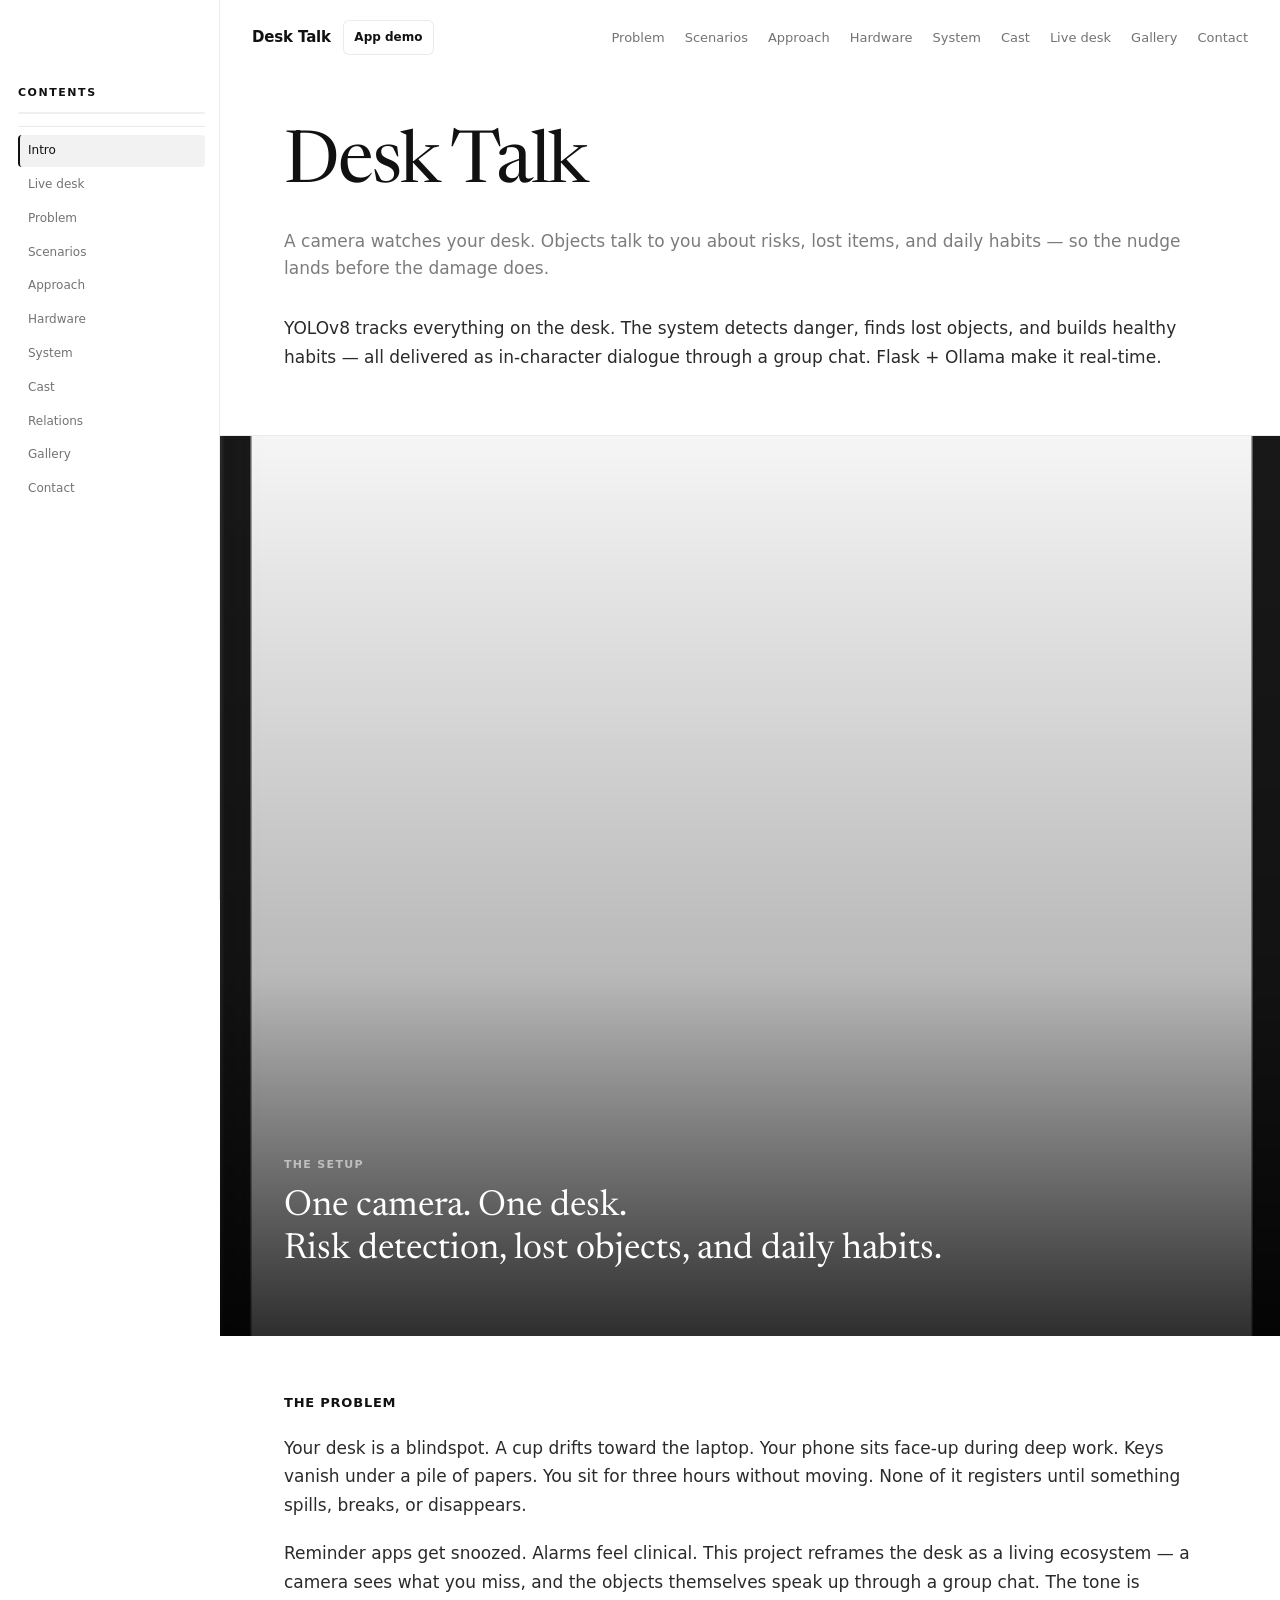
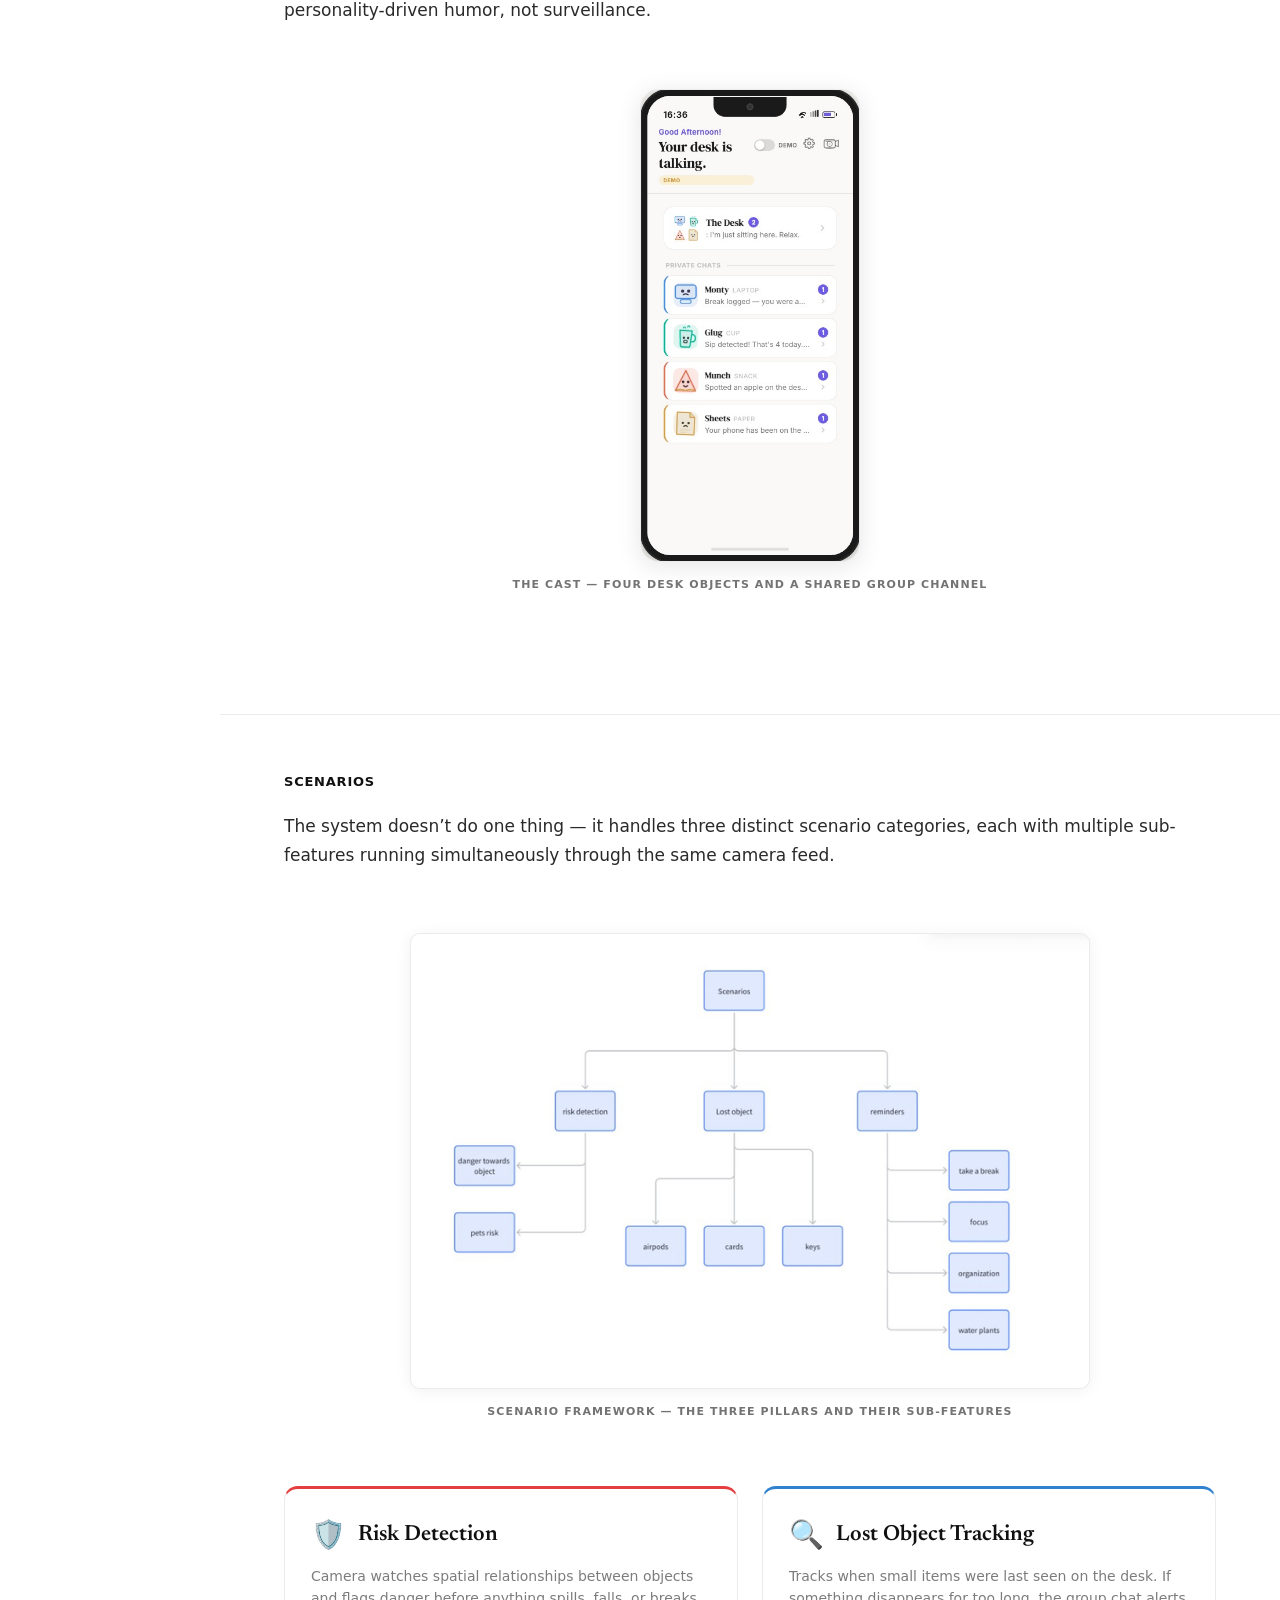
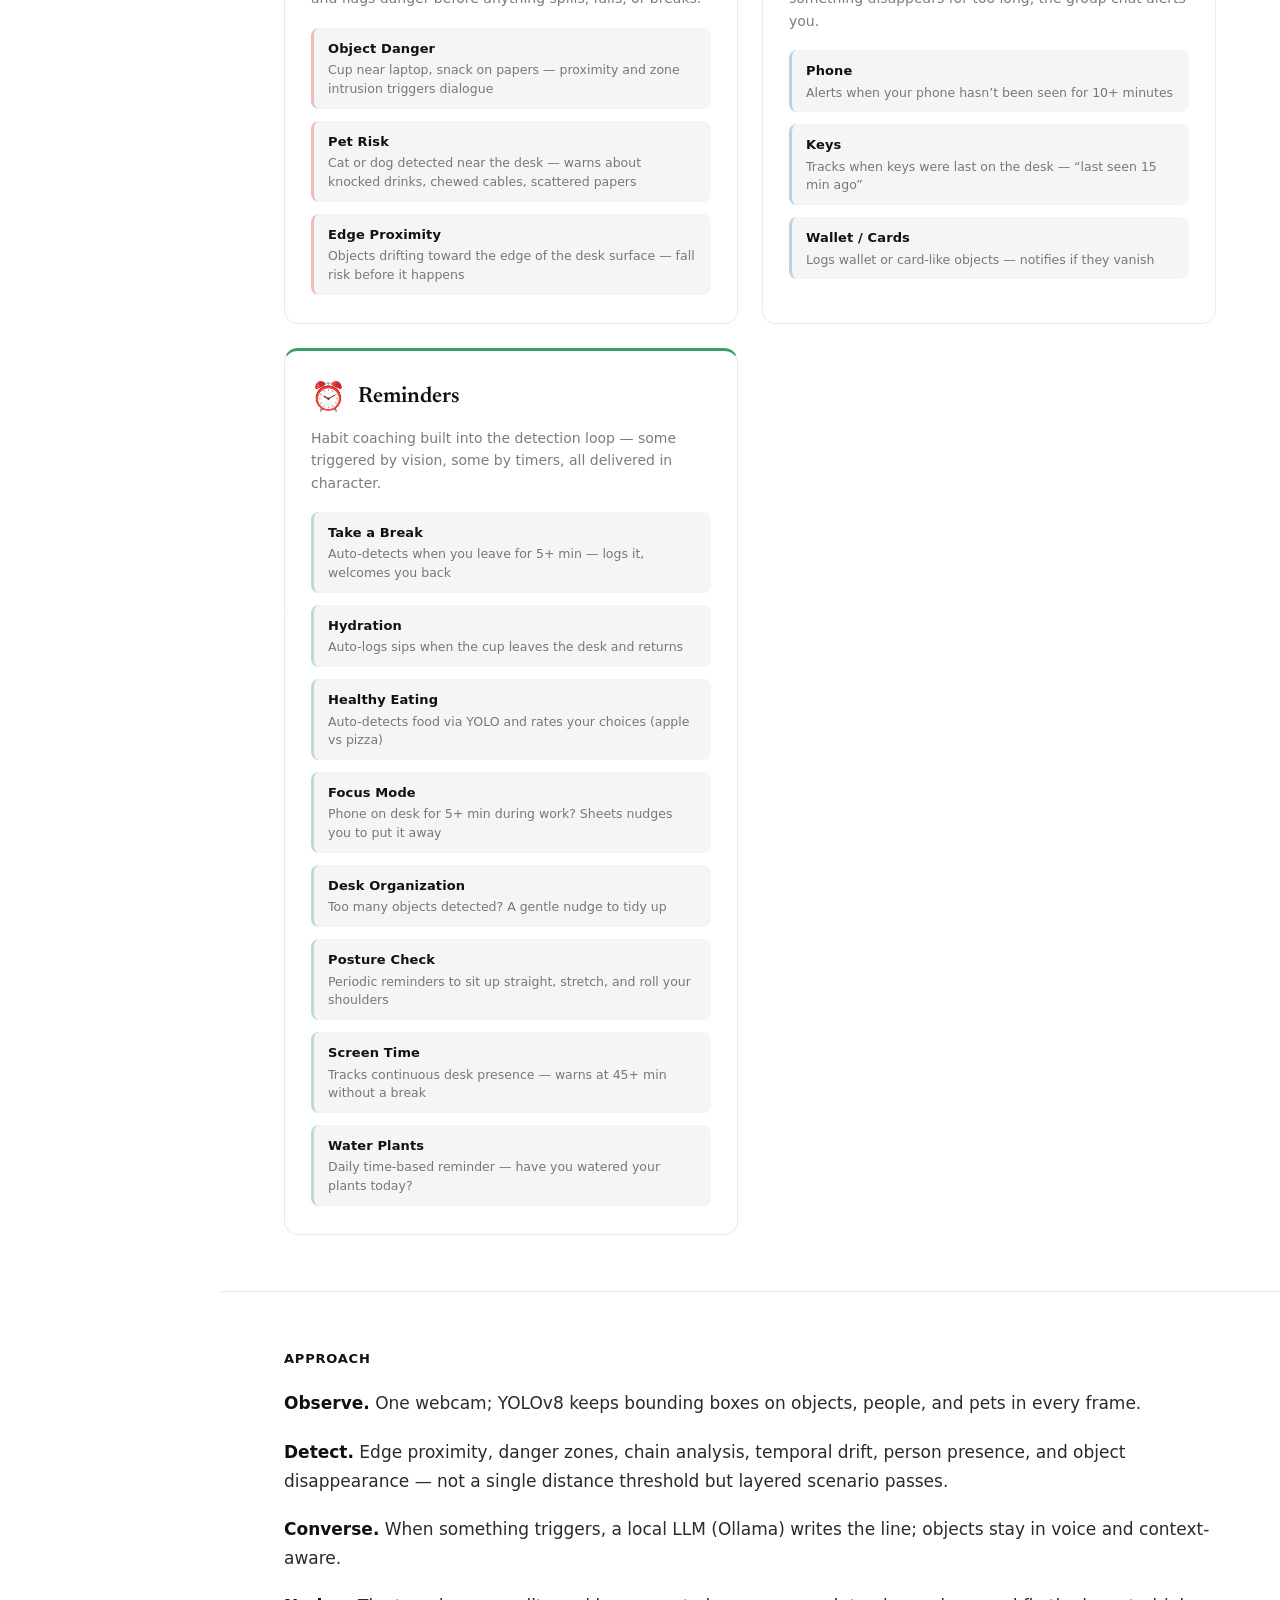
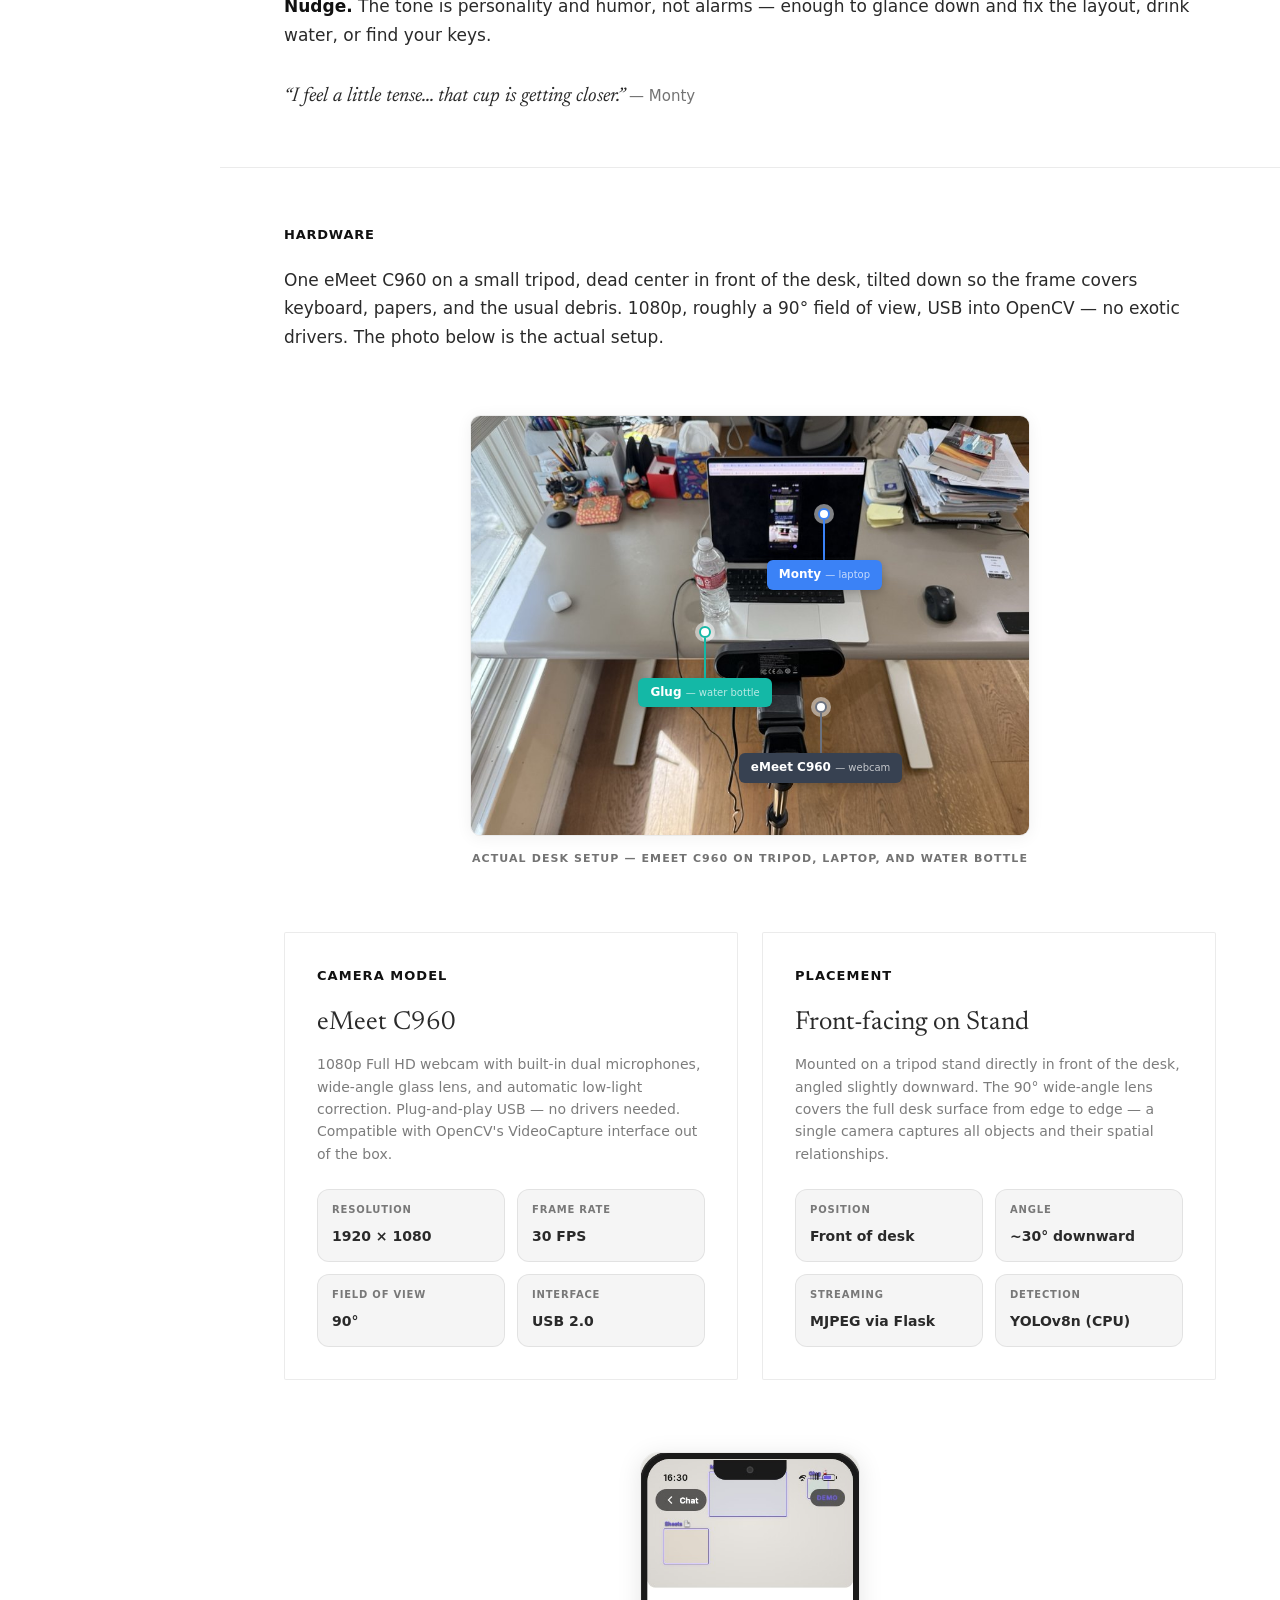
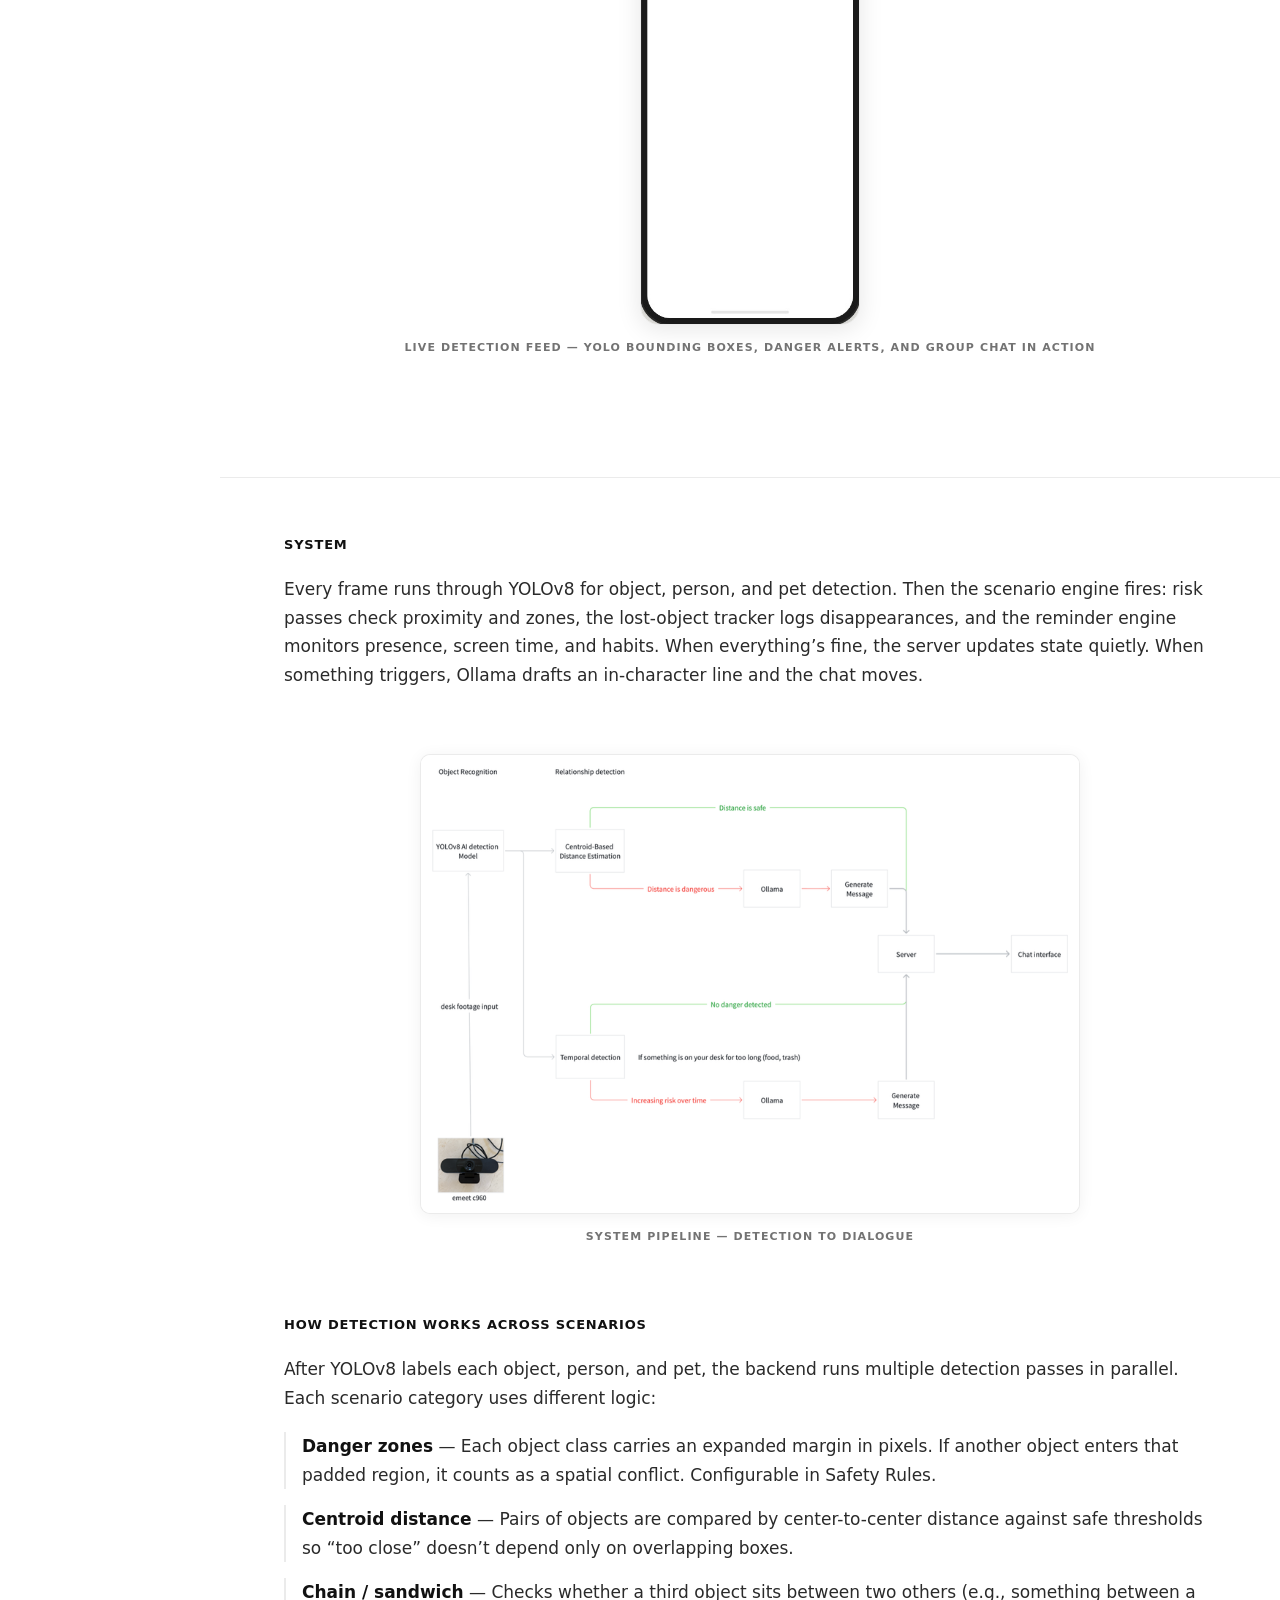
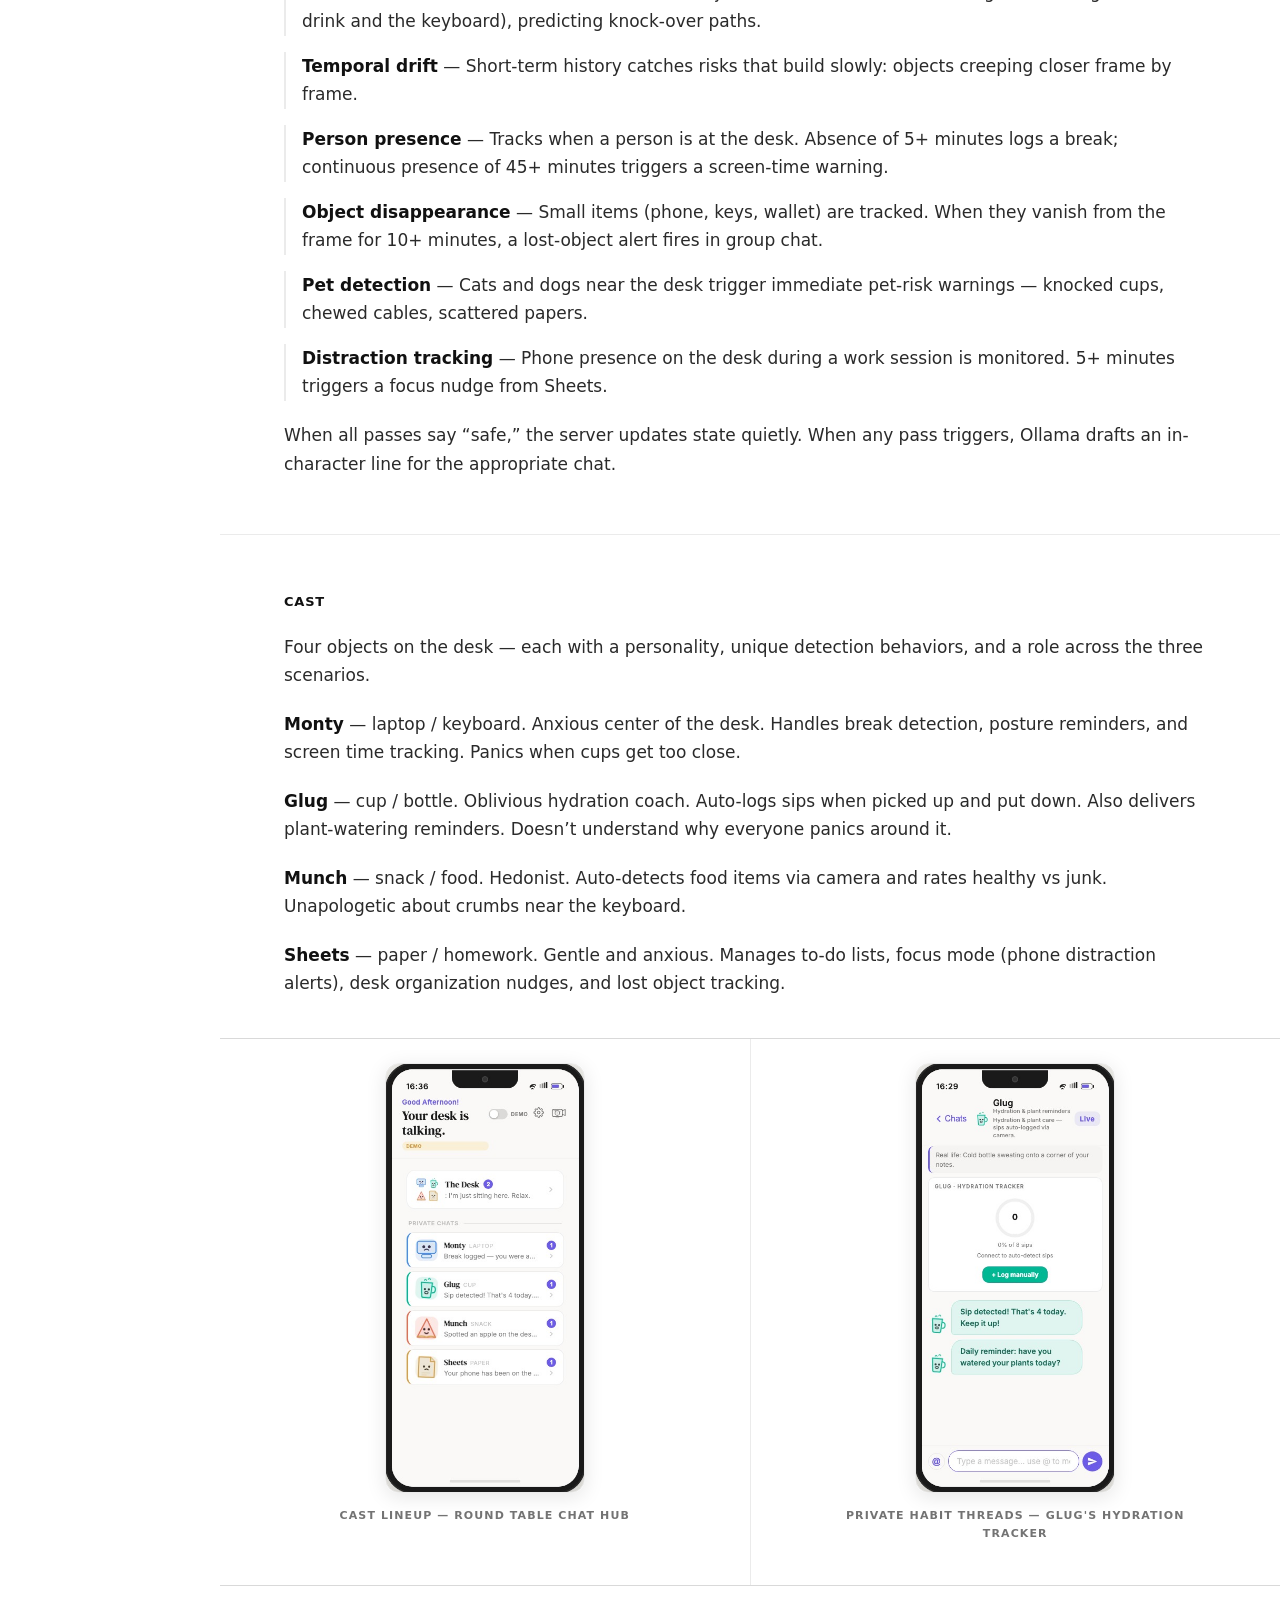
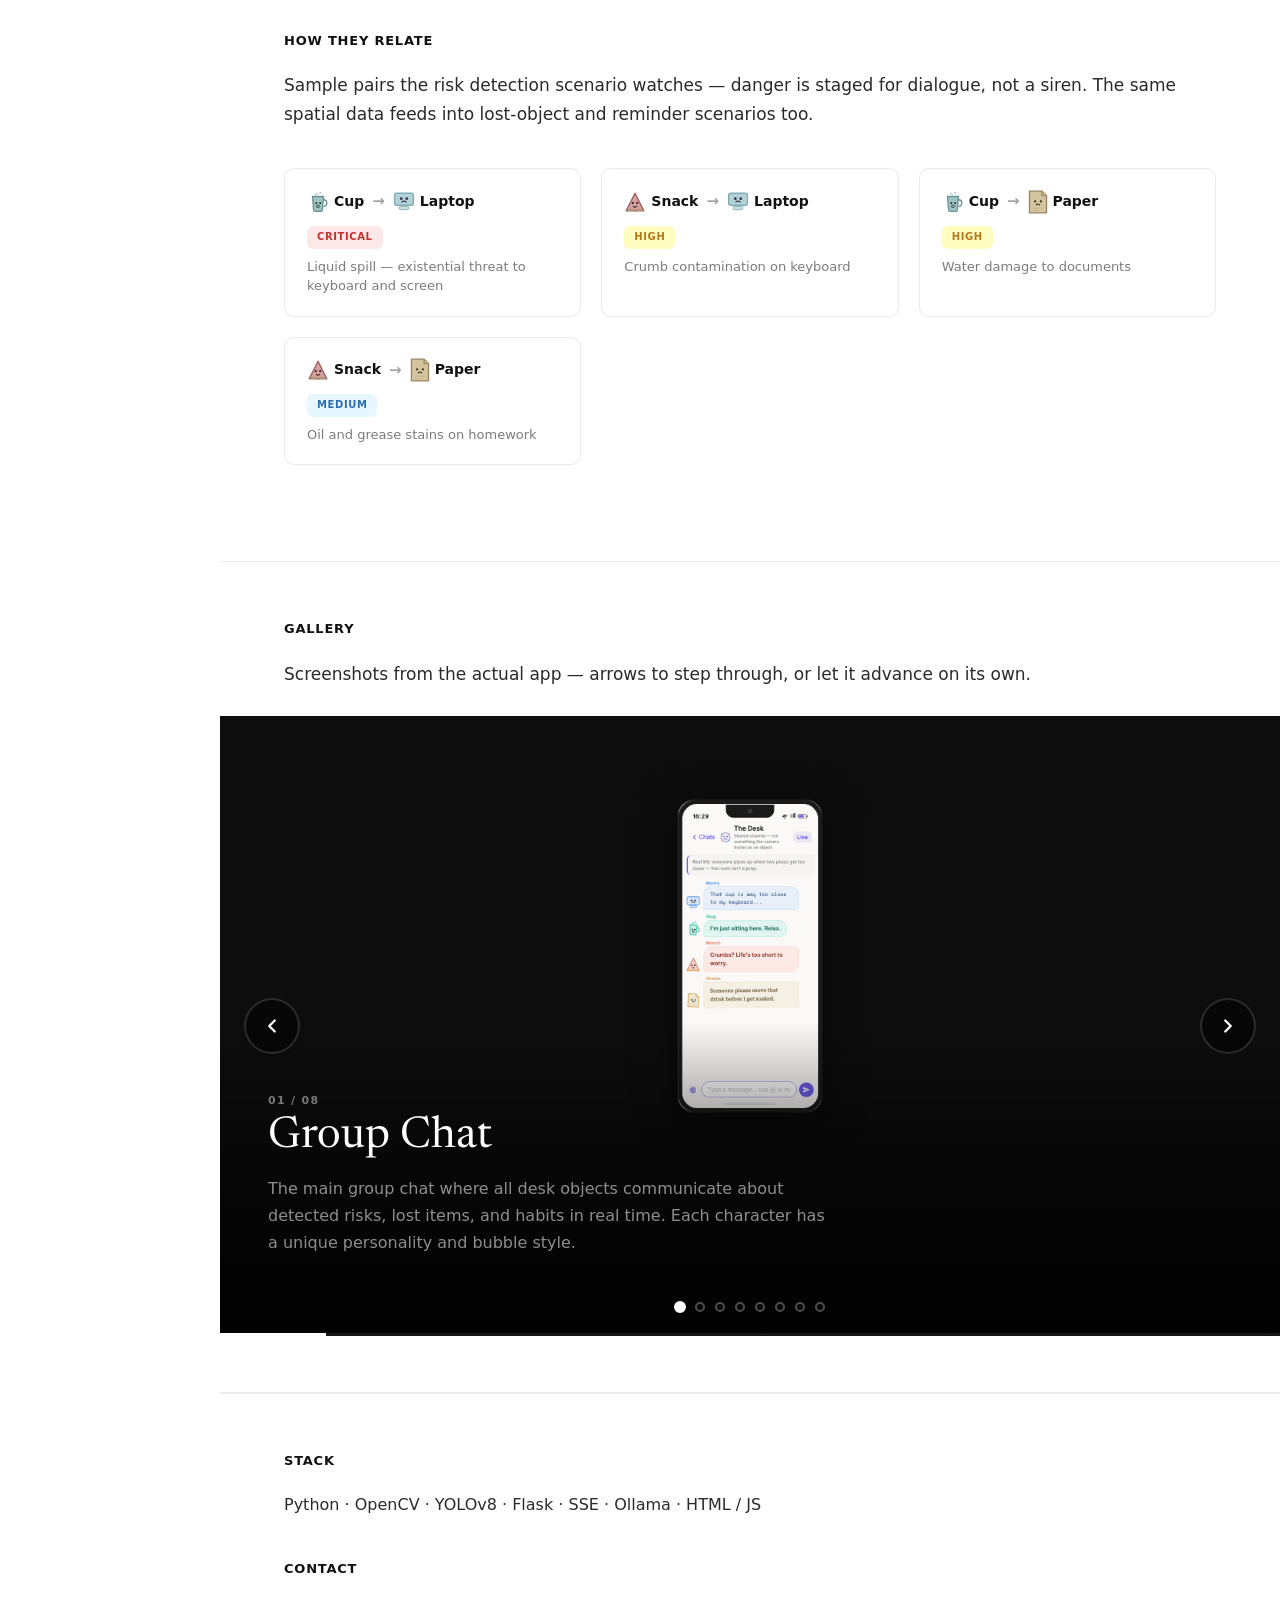
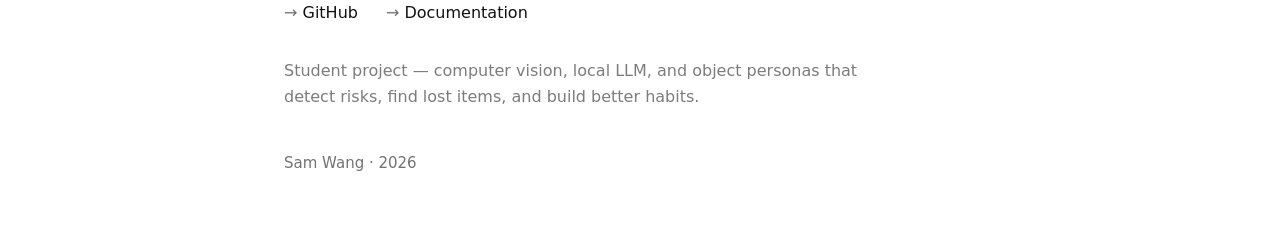
==== commit 6735fe74: "Reorganize repo: app/, backend/, config/, scripts/; drop demo video and sitemap. - Move web UI to ap" ====
--- a/website/index.html
+++ b/website/index.html
@@ -31,7 +31,7 @@
     </div>
     <ol class="site-contents-list">
       <li><a href="#hero" data-contents>Intro</a></li>
-      <li><a href="#concept-video" data-contents>Video</a></li>
+      <li><a href="#concept-video" data-contents>Live desk</a></li>
       <li><a href="#problem" data-contents>Problem</a></li>
       <li><a href="#scenarios" data-contents>Scenarios</a></li>
       <li><a href="#concept" data-contents>Approach</a></li>
@@ -57,7 +57,7 @@
       <a href="#hardware">Hardware</a>
       <a href="#pipeline">System</a>
       <a href="#characters">Cast</a>
-      <a href="#concept-video">Video</a>
+      <a href="#concept-video">Live desk</a>
       <a href="#demo">Gallery</a>
       <a href="#contact" class="nav-contact">Contact</a>
     </div>
@@ -75,22 +75,16 @@
     </div>
   </section>
 
-  <!-- ═══════════ VIDEO SHOWCASE — Full bleed ═══════════ -->
+  <!-- ═══════════ LIVE DESK SHOWCASE — Full bleed ═══════════ -->
   <section id="concept-video" class="showcase showcase-video" data-speed="0.2">
     <div class="showcase-bg">
-      <video class="showcase-vid" autoplay muted loop playsinline>
-        <source src="demo.mp4" type="video/mp4">
-      </video>
+      <img src="live-feed-screenshot.jpg" alt="" class="showcase-vid" width="1920" height="1080" decoding="async">
     </div>
     <div class="showcase-overlay"></div>
     <div class="showcase-caption reveal">
       <span class="showcase-tag">The Setup</span>
       <h2>One camera. One desk.<br>Risk detection, lost objects, and daily habits.</h2>
     </div>
-    <button class="showcase-sound-toggle" aria-label="Toggle sound">
-      <svg class="icon-muted" viewBox="0 0 24 24" fill="none" stroke="currentColor" stroke-width="2" stroke-linecap="round" stroke-linejoin="round"><polygon points="11 5 6 9 2 9 2 15 6 15 11 19 11 5"/><line x1="23" y1="9" x2="17" y2="15"/><line x1="17" y1="9" x2="23" y2="15"/></svg>
-      <svg class="icon-unmuted" viewBox="0 0 24 24" fill="none" stroke="currentColor" stroke-width="2" stroke-linecap="round" stroke-linejoin="round"><polygon points="11 5 6 9 2 9 2 15 6 15 11 19 11 5"/><path d="M19.07 4.93a10 10 0 010 14.14"/><path d="M15.54 8.46a5 5 0 010 7.07"/></svg>
-    </button>
   </section>
 
   <!-- ═══════════ PROBLEM ═══════════ -->
@@ -400,13 +394,6 @@
       <p class="ref-prose">Screenshots from the actual app — arrows to step through, or let it advance on its own.</p>
     </div>
 
-    <div class="media-strip">
-      <figure class="ref-placeholder reveal">
-        <img src="sitemap.png" alt="Desk Talk sitemap — all screens and navigation flow" class="img-sitemap">
-        <figcaption class="ref-placeholder-cap">App sitemap — full screen flow from splash to chats, settings, and live desk</figcaption>
-      </figure>
-    </div>
-
     <div class="media-strip media-strip--carousel">
     <div class="carousel reveal">
       <div class="carousel-track">
--- a/website/style.css
+++ b/website/style.css
@@ -683,20 +683,6 @@
   width: 100%; height: 100%; object-fit: cover;
   display: block;
 }
-.showcase-sound-toggle {
-  position: absolute; bottom: 24px; right: 24px; z-index: 5;
-  width: 44px; height: 44px; border-radius: 50%;
-  border: 2px solid rgba(255,255,255,0.2);
-  background: rgba(0,0,0,0.45); backdrop-filter: blur(8px);
-  color: #fff; cursor: pointer;
-  display: flex; align-items: center; justify-content: center;
-  transition: background 0.3s, border-color 0.3s;
-}
-.showcase-sound-toggle:hover { background: rgba(255,255,255,0.2); border-color: rgba(255,255,255,0.45); }
-.showcase-sound-toggle svg { width: 20px; height: 20px; }
-.showcase-sound-toggle .icon-unmuted { display: none; }
-.showcase-sound-toggle.unmuted .icon-muted { display: none; }
-.showcase-sound-toggle.unmuted .icon-unmuted { display: block; }
 
 /* ═══ FULL-WIDTH VIDEO PLAYER ═══ */
 .fullwidth-video {
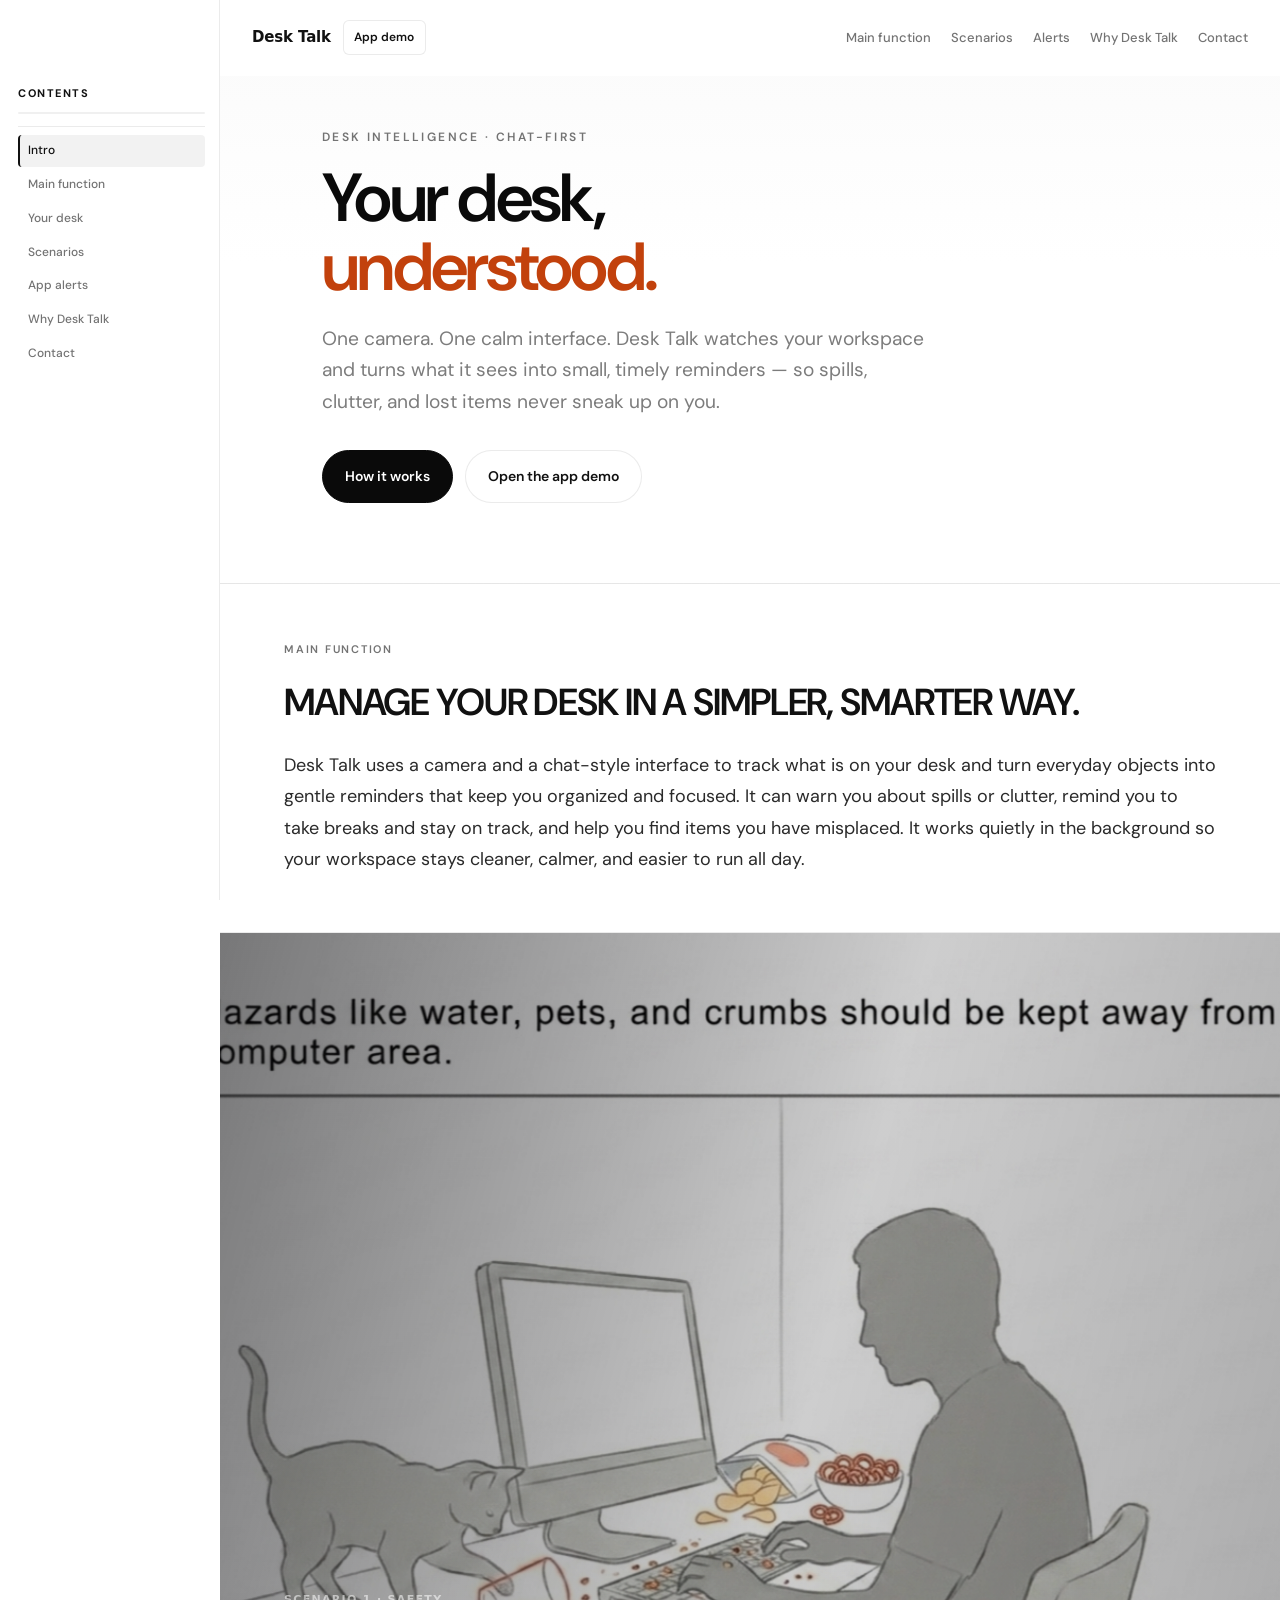
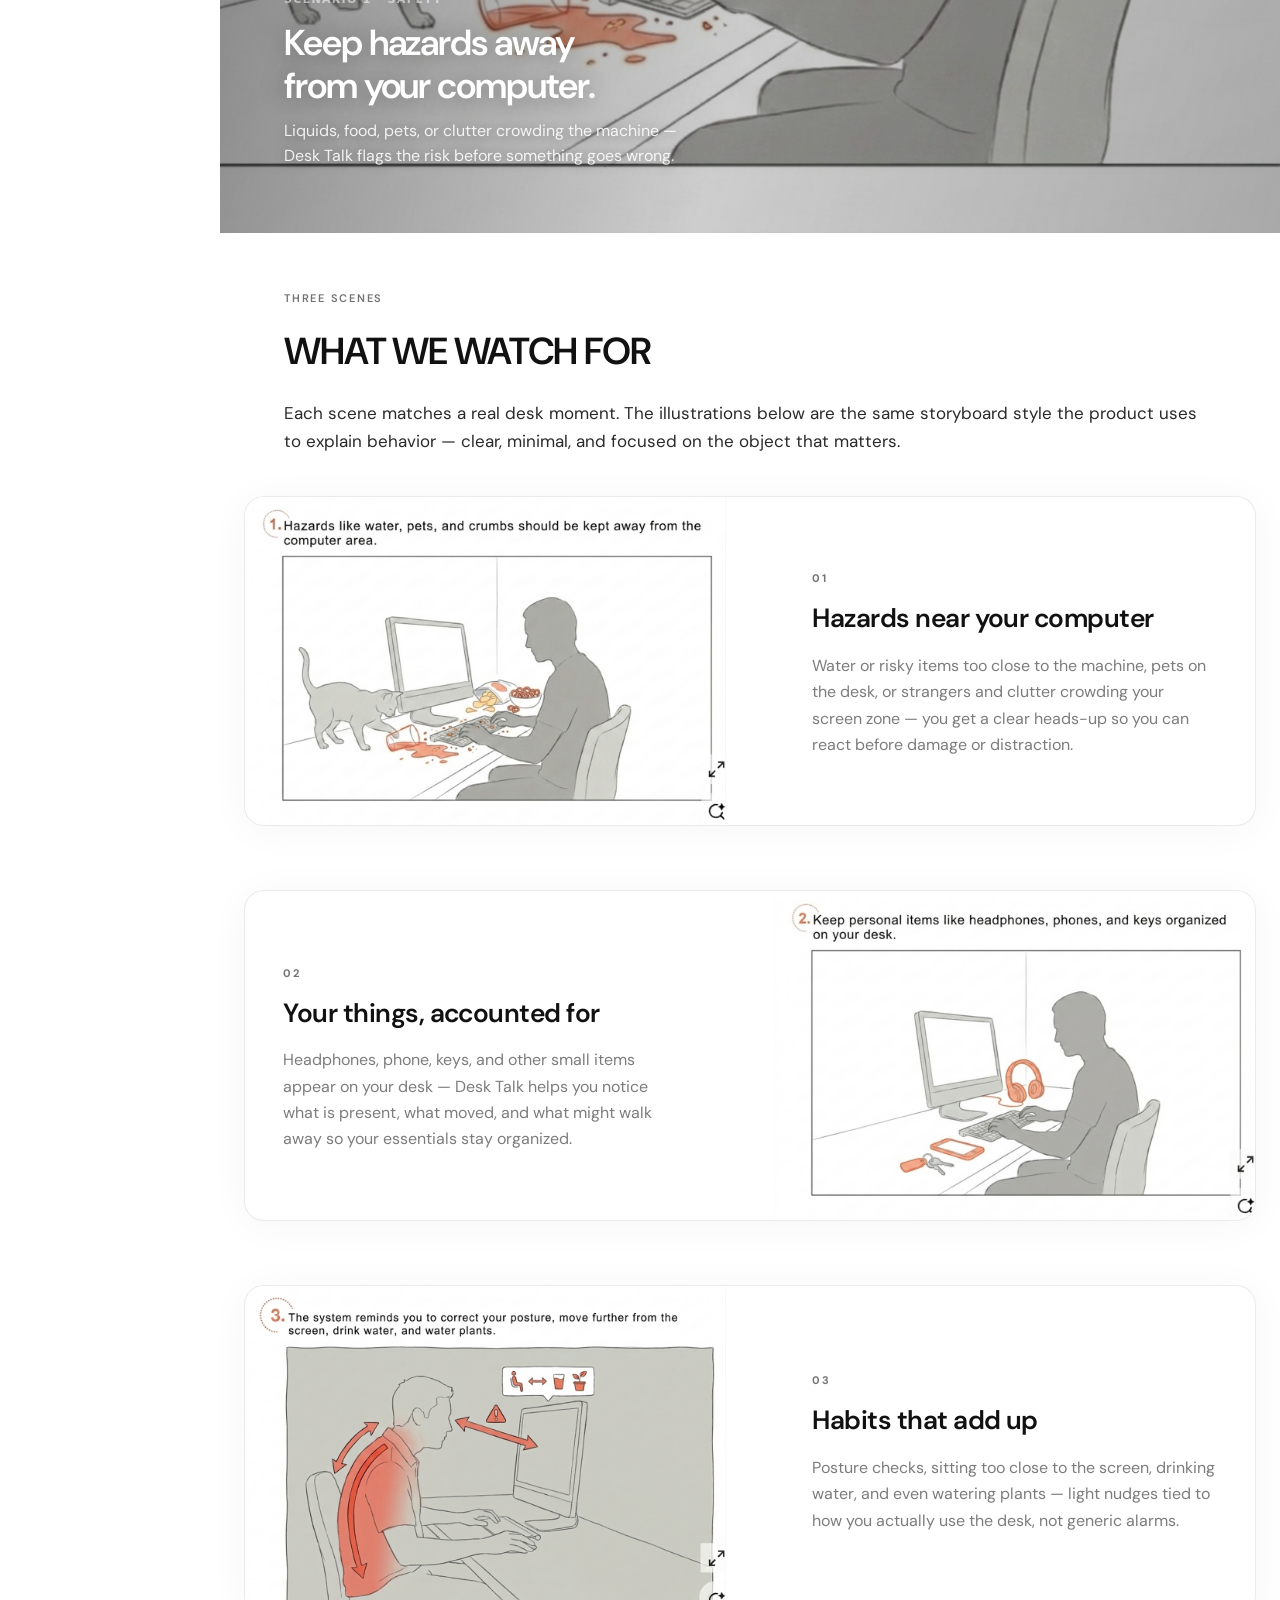
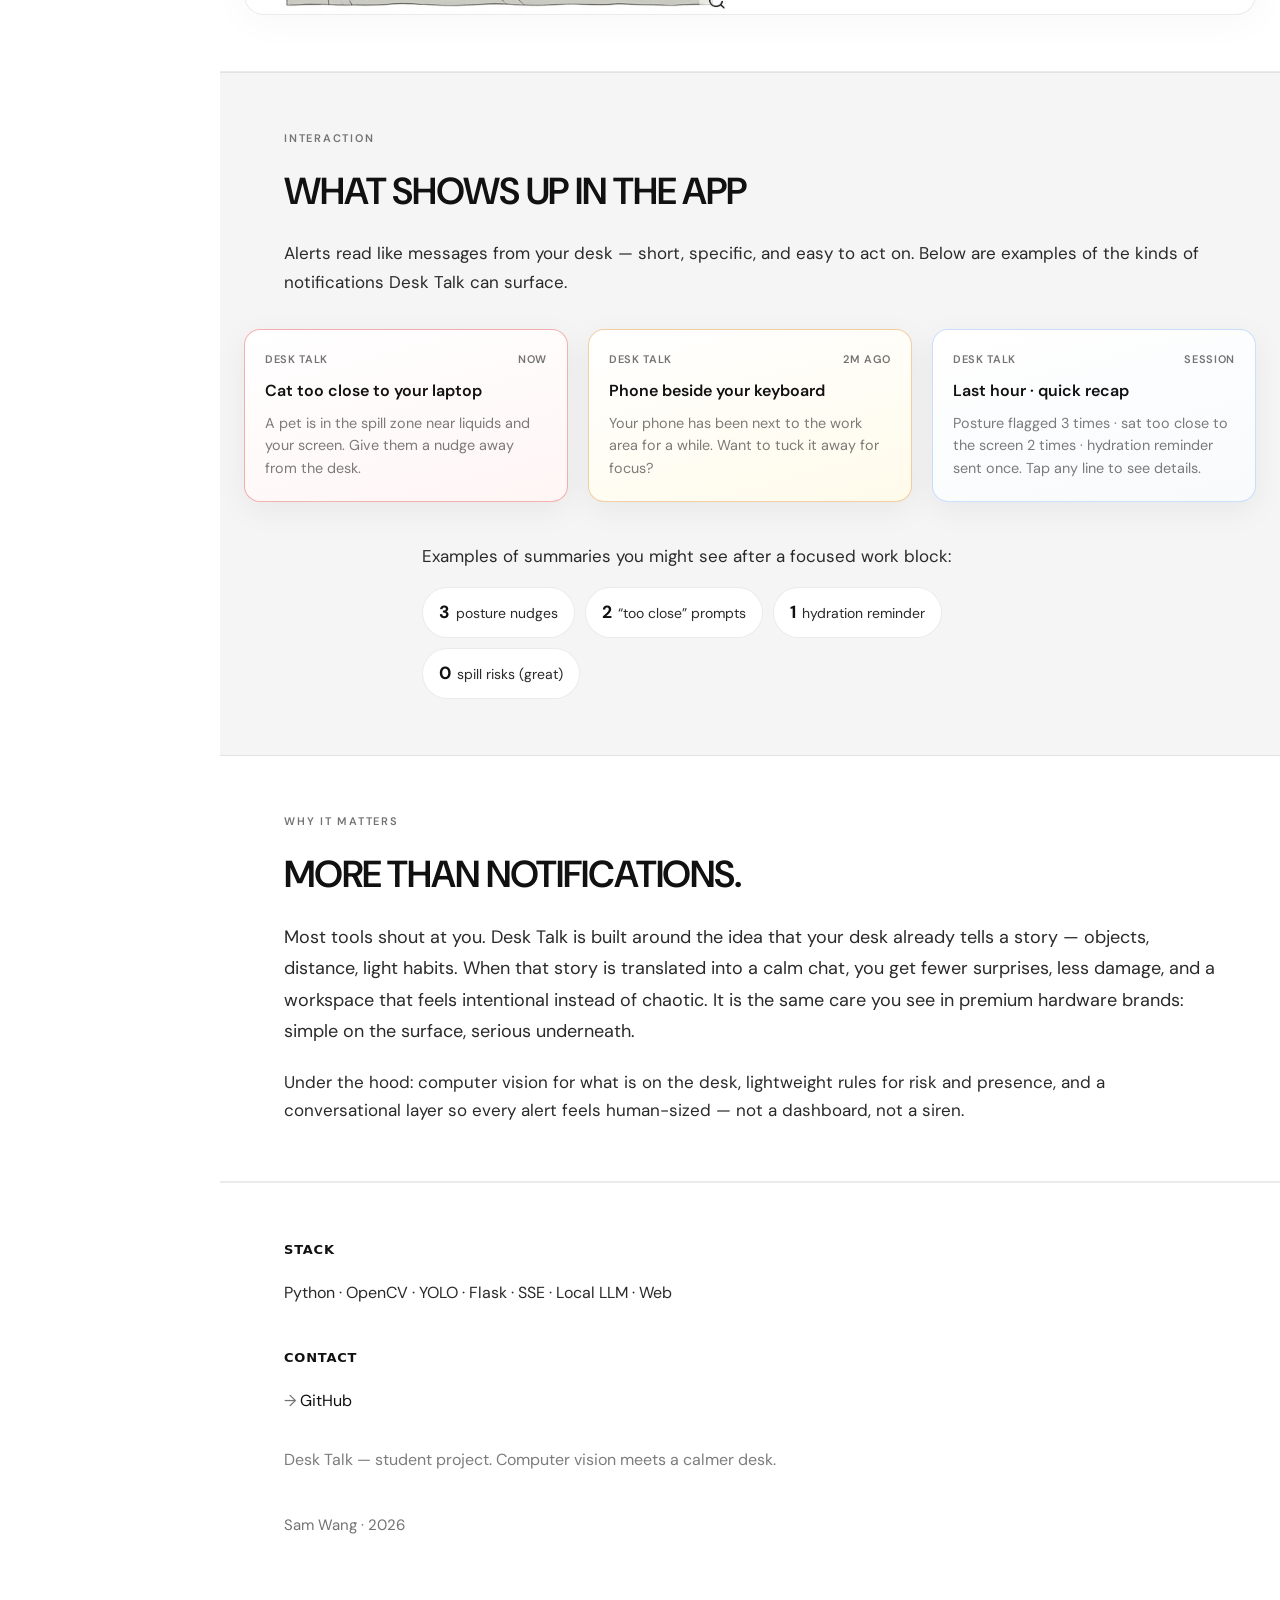
==== commit d4e47d28: "Website: product-style landing with three scene illustrations; prune assets. - Replace marketing pag" ====
--- a/website/index.html
+++ b/website/index.html
@@ -3,24 +3,13 @@
 <head>
   <meta charset="UTF-8">
   <meta name="viewport" content="width=device-width, initial-scale=1.0">
-  <title>Desk Talk — Your Desk Has Something to Say</title>
+  <title>Desk Talk — A calmer, smarter desk</title>
   <link rel="preconnect" href="https://fonts.googleapis.com">
   <link rel="preconnect" href="https://fonts.gstatic.com" crossorigin>
-  <link href="https://fonts.googleapis.com/css2?family=Newsreader:ital,opsz,wght@0,6..72,400;0,6..72,600;1,6..72,400&family=Inter:wght@400;500;600&display=swap" rel="stylesheet">
+  <link href="https://fonts.googleapis.com/css2?family=DM+Sans:ital,opsz,wght@0,9..40,400;0,9..40,500;0,9..40,600;0,9..40,700;1,9..40,400&family=Inter:wght@400;500;600&display=swap" rel="stylesheet">
   <link rel="stylesheet" href="style.css">
 </head>
 <body>
-
-  <!-- Character icons — same hand-drawn SVGs as the Desk Talk app (app.js CHAR_SVGS) -->
-  <svg xmlns="http://www.w3.org/2000/svg" style="position:absolute;width:0;height:0;overflow:hidden" aria-hidden="true">
-    <symbol id="icon-monty" viewBox="0 0 40 36"><rect x="3" y="2" width="34" height="22" rx="4" fill="#B4D3D9" stroke="#7EADB6" stroke-width="2.5"/><rect x="11" y="26" width="18" height="6" rx="3" fill="#CADEDF" stroke="#7EADB6" stroke-width="1.5"/><circle cx="15" cy="12" r="2.5" fill="#3D3552"/><circle cx="25" cy="12" r="2.5" fill="#3D3552"/><path d="M16 18Q20 15 24 18" stroke="#3D3552" stroke-width="2" stroke-linecap="round" fill="none"/></symbol>
-    <symbol id="icon-glug" viewBox="0 0 40 40"><path d="M10 10L12 34Q12 37 15 37H25Q28 37 28 34L30 10Z" fill="#A0C4C4" stroke="#6B9494" stroke-width="2.5"/><path d="M30 16Q36 16 36 22Q36 28 30 28" stroke="#6B9494" stroke-width="2.5" fill="none"/><circle cx="17" cy="22" r="2" fill="#2A3D3D"/><circle cx="24" cy="22" r="2" fill="#2A3D3D"/><ellipse cx="20" cy="28" rx="3" ry="2" stroke="#2A3D3D" stroke-width="1.5" fill="none"/><path d="M15 6Q17 2 19 6" stroke="#6B9494" stroke-width="1.5" stroke-linecap="round" fill="none"/><path d="M22 4Q24 0 26 4" stroke="#6B9494" stroke-width="1.5" stroke-linecap="round" fill="none"/></symbol>
-    <symbol id="icon-munch" viewBox="0 0 40 40"><path d="M20 4L36 36H4Z" fill="#D4A0A0" stroke="#A06060" stroke-width="2.5" stroke-linejoin="round"/><path d="M4 36Q12 32 20 36Q28 32 36 36" fill="#D4C4A0" stroke="#9A8560" stroke-width="2"/><circle cx="16" cy="22" r="2" fill="#3D2020"/><circle cx="24" cy="22" r="2" fill="#3D2020"/><path d="M17 28Q20 31 23 28" stroke="#3D2020" stroke-width="2" stroke-linecap="round" fill="none"/></symbol>
-    <symbol id="icon-sheets" viewBox="0 0 34 42"><path d="M2 2H24L32 10V40H2Z" fill="#D4C4A0" stroke="#9A8560" stroke-width="2.5" stroke-linejoin="round"/><path d="M24 2V10H32" stroke="#9A8560" stroke-width="2" stroke-linejoin="round" fill="#C4B490"/><circle cx="12" cy="20" r="2" fill="#3D3520"/><circle cx="22" cy="20" r="2" fill="#3D3520"/><path d="M14 26Q17 23 20 26" stroke="#3D3520" stroke-width="2" stroke-linecap="round" fill="none"/><path d="M8 32H24" stroke="#9A856044" stroke-width="1.5"/><path d="M8 36H18" stroke="#9A856044" stroke-width="1.5"/></symbol>
-    <symbol id="icon-zip" viewBox="0 0 44 36"><path d="M6 28Q6 10 18 10Q30 10 30 28" stroke="#6B8F6B" stroke-width="5" stroke-linecap="round" fill="none"/><circle cx="30" cy="28" r="7" fill="#A8BFA8" stroke="#6B8F6B" stroke-width="2.5"/><circle cx="28" cy="26" r="1.5" fill="#1E2E1E"/><circle cx="33" cy="26" r="1.5" fill="#1E2E1E"/><path d="M28 31Q31 33 33 31" stroke="#1E2E1E" stroke-width="1.5" stroke-linecap="round" fill="none"/><circle cx="6" cy="28" r="3" fill="#A8BFA8" stroke="#6B8F6B" stroke-width="1.5"/></symbol>
-    <symbol id="icon-surge" viewBox="0 0 36 40"><rect x="3" y="2" width="30" height="36" rx="6" fill="#BDA6CE" stroke="#9B8EC7" stroke-width="2.5"/><path d="M20 10L14 22H22L16 34" stroke="#2D2040" stroke-width="2.5" stroke-linecap="round" stroke-linejoin="round" fill="none"/><circle cx="11" cy="12" r="2" fill="#2D2040"/><circle cx="25" cy="12" r="2" fill="#2D2040"/></symbol>
-    <symbol id="icon-buzz" viewBox="0 0 30 42"><rect x="2" y="2" width="26" height="38" rx="6" fill="#D4A0B8" stroke="#A06080" stroke-width="2.5"/><rect x="5" y="7" width="20" height="22" rx="3" fill="#F2EAE0"/><circle cx="11" cy="16" r="2.5" fill="#3D2030"/><circle cx="19" cy="16" r="2.5" fill="#3D2030"/><path d="M12 22Q15 25 18 22" stroke="#3D2030" stroke-width="2" stroke-linecap="round" fill="none"/><circle cx="15" cy="36" r="2" fill="#F2EAE0"/></symbol>
-  </svg>
 
   <aside class="site-contents" aria-label="Contents">
     <div class="site-contents-header">
@@ -31,34 +20,26 @@
     </div>
     <ol class="site-contents-list">
       <li><a href="#hero" data-contents>Intro</a></li>
-      <li><a href="#concept-video" data-contents>Live desk</a></li>
-      <li><a href="#problem" data-contents>Problem</a></li>
+      <li><a href="#product" data-contents>Main function</a></li>
+      <li><a href="#desk-hero" data-contents>Your desk</a></li>
       <li><a href="#scenarios" data-contents>Scenarios</a></li>
-      <li><a href="#concept" data-contents>Approach</a></li>
-      <li><a href="#hardware" data-contents>Hardware</a></li>
-      <li><a href="#pipeline" data-contents>System</a></li>
-      <li><a href="#characters" data-contents>Cast</a></li>
-      <li><a href="#relationships" data-contents>Relations</a></li>
-      <li><a href="#demo" data-contents>Gallery</a></li>
+      <li><a href="#alerts" data-contents>App alerts</a></li>
+      <li><a href="#why" data-contents>Why Desk Talk</a></li>
       <li><a href="#contact" data-contents>Contact</a></li>
     </ol>
   </aside>
 
   <div class="page-main">
-  <nav class="nav">
+  <nav class="nav nav--product">
     <div class="nav-leading">
       <a href="#hero" class="nav-logo">Desk Talk</a>
       <a href="../" class="nav-app-demo">App demo</a>
     </div>
     <div class="nav-links">
-      <a href="#problem">Problem</a>
+      <a href="#product">Main function</a>
       <a href="#scenarios">Scenarios</a>
-      <a href="#concept">Approach</a>
-      <a href="#hardware">Hardware</a>
-      <a href="#pipeline">System</a>
-      <a href="#characters">Cast</a>
-      <a href="#concept-video">Live desk</a>
-      <a href="#demo">Gallery</a>
+      <a href="#alerts">Alerts</a>
+      <a href="#why">Why Desk Talk</a>
       <a href="#contact" class="nav-contact">Contact</a>
     </div>
     <button type="button" class="nav-toggle" aria-label="Menu" aria-expanded="false">
@@ -66,452 +47,150 @@
     </button>
   </nav>
 
-  <!-- ═══════════ HERO ═══════════ -->
-  <section id="hero" class="hero">
-    <div class="ref-measure ref-measure--wide hero-inner reveal">
-      <h1 class="hero-title">Desk Talk</h1>
-      <p class="ref-lede">A camera watches your desk. Objects talk to you about risks, lost items, and daily habits — so the nudge lands before the damage does.</p>
-      <p class="ref-prose">YOLOv8 tracks everything on the desk. The system detects danger, finds lost objects, and builds healthy habits — all delivered as in-character dialogue through a group chat. Flask + Ollama make it real-time.</p>
-    </div>
-  </section>
-
-  <!-- ═══════════ LIVE DESK SHOWCASE — Full bleed ═══════════ -->
-  <section id="concept-video" class="showcase showcase-video" data-speed="0.2">
+  <!-- HERO -->
+  <section id="hero" class="hero hero--product">
+    <div class="hero-product-inner reveal">
+      <p class="hero-eyebrow">Desk intelligence · Chat-first</p>
+      <h1 class="hero-title hero-title--product">Your desk,<br><span class="hero-accent">understood.</span></h1>
+      <p class="hero-lead">One camera. One calm interface. Desk Talk watches your workspace and turns what it sees into small, timely reminders — so spills, clutter, and lost items never sneak up on you.</p>
+      <div class="hero-cta-row">
+        <a href="#product" class="btn-primary">How it works</a>
+        <a href="../" class="btn-ghost">Open the app demo</a>
+      </div>
+    </div>
+  </section>
+
+  <!-- MAIN FUNCTION -->
+  <section id="product" class="ref-section section-tight">
+    <div class="ref-measure ref-measure--wide reveal">
+      <p class="section-kicker">Main function</p>
+      <h2 class="ref-h2 ref-h2--product">Manage your desk in a simpler, smarter way.</h2>
+      <p class="ref-prose ref-prose--large">Desk Talk uses a camera and a chat-style interface to track what is on your desk and turn everyday objects into gentle reminders that keep you organized and focused. It can warn you about spills or clutter, remind you to take breaks and stay on track, and help you find items you have misplaced. It works quietly in the background so your workspace stays cleaner, calmer, and easier to run all day.</p>
+    </div>
+  </section>
+
+  <!-- FULL-BLEED DESK VISUAL -->
+  <section id="desk-hero" class="showcase showcase-video showcase--scene" data-speed="0.18">
     <div class="showcase-bg">
-      <img src="live-feed-screenshot.jpg" alt="" class="showcase-vid" width="1920" height="1080" decoding="async">
-    </div>
-    <div class="showcase-overlay"></div>
+      <img src="assets/scenes/HabitProject_sceneExample1.jpg" alt="Illustration: liquids, snacks, and a pet too close to a computer" class="showcase-vid" width="1920" height="1080" decoding="async" fetchpriority="high">
+    </div>
+    <div class="showcase-overlay showcase-overlay--dark"></div>
     <div class="showcase-caption reveal">
-      <span class="showcase-tag">The Setup</span>
-      <h2>One camera. One desk.<br>Risk detection, lost objects, and daily habits.</h2>
-    </div>
-  </section>
-
-  <!-- ═══════════ PROBLEM ═══════════ -->
-  <section id="problem" class="ref-section">
-    <div class="ref-measure ref-measure--wide reveal">
-      <h2 class="ref-h2">The problem</h2>
-      <p class="ref-prose">Your desk is a blindspot. A cup drifts toward the laptop. Your phone sits face-up during deep work. Keys vanish under a pile of papers. You sit for three hours without moving. None of it registers until something spills, breaks, or disappears.</p>
-      <p class="ref-prose">Reminder apps get snoozed. Alarms feel clinical. This project reframes the desk as a living ecosystem — a camera sees what you miss, and the objects themselves speak up through a group chat. The tone is personality-driven humor, not surveillance.</p>
-    </div>
-    <div class="media-strip">
-      <figure class="ref-placeholder reveal">
-        <img src="cast-lineup.jpg" alt="Round table chat hub showing Monty, Glug, Munch, Sheets, and The Desk" class="img-phone">
-        <figcaption class="ref-placeholder-cap">The cast — four desk objects and a shared group channel</figcaption>
-      </figure>
-    </div>
-  </section>
-
-  <!-- ═══════════ SCENARIOS ═══════════ -->
+      <span class="showcase-tag">Scenario 1 · Safety</span>
+      <h2>Keep hazards away<br>from your computer.</h2>
+      <p class="showcase-sub">Liquids, food, pets, or clutter crowding the machine — Desk Talk flags the risk before something goes wrong.</p>
+    </div>
+  </section>
+
+  <!-- THREE SCENARIOS -->
   <section id="scenarios" class="ref-section">
     <div class="ref-measure ref-measure--wide reveal">
-      <h2 class="ref-h2">Scenarios</h2>
-      <p class="ref-prose">The system doesn’t do one thing — it handles three distinct scenario categories, each with multiple sub-features running simultaneously through the same camera feed.</p>
-    </div>
-
-    <div class="media-strip">
-      <figure class="ref-placeholder reveal">
-        <img src="scenarios-flowchart.png" alt="Scenario tree — risk detection, lost objects, and reminders with sub-features" class="img-light-bg">
-        <figcaption class="ref-placeholder-cap">Scenario framework — the three pillars and their sub-features</figcaption>
-      </figure>
-    </div>
-
-    <div class="ref-measure ref-measure--wide">
-      <div class="scenario-grid">
-
-        <div class="scenario-card scenario-card--risk reveal">
-          <div class="scenario-card-header">
-            <span class="scenario-icon">🛡️</span>
-            <h3 class="scenario-title">Risk Detection</h3>
-          </div>
-          <p class="scenario-desc">Camera watches spatial relationships between objects and flags danger before anything spills, falls, or breaks.</p>
-          <ul class="scenario-features">
-            <li><strong>Object Danger</strong><span>Cup near laptop, snack on papers — proximity and zone intrusion triggers dialogue</span></li>
-            <li><strong>Pet Risk</strong><span>Cat or dog detected near the desk — warns about knocked drinks, chewed cables, scattered papers</span></li>
-            <li><strong>Edge Proximity</strong><span>Objects drifting toward the edge of the desk surface — fall risk before it happens</span></li>
-          </ul>
-        </div>
-
-        <div class="scenario-card scenario-card--lost reveal">
-          <div class="scenario-card-header">
-            <span class="scenario-icon">🔍</span>
-            <h3 class="scenario-title">Lost Object Tracking</h3>
-          </div>
-          <p class="scenario-desc">Tracks when small items were last seen on the desk. If something disappears for too long, the group chat alerts you.</p>
-          <ul class="scenario-features">
-            <li><strong>Phone</strong><span>Alerts when your phone hasn’t been seen for 10+ minutes</span></li>
-            <li><strong>Keys</strong><span>Tracks when keys were last on the desk — “last seen 15 min ago”</span></li>
-            <li><strong>Wallet / Cards</strong><span>Logs wallet or card-like objects — notifies if they vanish</span></li>
-          </ul>
-        </div>
-
-        <div class="scenario-card scenario-card--remind reveal">
-          <div class="scenario-card-header">
-            <span class="scenario-icon">⏰</span>
-            <h3 class="scenario-title">Reminders</h3>
-          </div>
-          <p class="scenario-desc">Habit coaching built into the detection loop — some triggered by vision, some by timers, all delivered in character.</p>
-          <ul class="scenario-features">
-            <li><strong>Take a Break</strong><span>Auto-detects when you leave for 5+ min — logs it, welcomes you back</span></li>
-            <li><strong>Hydration</strong><span>Auto-logs sips when the cup leaves the desk and returns</span></li>
-            <li><strong>Healthy Eating</strong><span>Auto-detects food via YOLO and rates your choices (apple vs pizza)</span></li>
-            <li><strong>Focus Mode</strong><span>Phone on desk for 5+ min during work? Sheets nudges you to put it away</span></li>
-            <li><strong>Desk Organization</strong><span>Too many objects detected? A gentle nudge to tidy up</span></li>
-            <li><strong>Posture Check</strong><span>Periodic reminders to sit up straight, stretch, and roll your shoulders</span></li>
-            <li><strong>Screen Time</strong><span>Tracks continuous desk presence — warns at 45+ min without a break</span></li>
-            <li><strong>Water Plants</strong><span>Daily time-based reminder — have you watered your plants today?</span></li>
-          </ul>
-        </div>
-
-      </div>
-    </div>
-  </section>
-
-  <!-- ═══════════ CONCEPT ═══════════ -->
-  <section id="concept" class="ref-section">
-    <div class="ref-measure ref-measure--wide reveal">
-      <h2 class="ref-h2">Approach</h2>
-      <p class="ref-prose"><strong>Observe.</strong> One webcam; YOLOv8 keeps bounding boxes on objects, people, and pets in every frame.</p>
-      <p class="ref-prose"><strong>Detect.</strong> Edge proximity, danger zones, chain analysis, temporal drift, person presence, and object disappearance — not a single distance threshold but layered scenario passes.</p>
-      <p class="ref-prose"><strong>Converse.</strong> When something triggers, a local LLM (Ollama) writes the line; objects stay in voice and context-aware.</p>
-      <p class="ref-prose"><strong>Nudge.</strong> The tone is personality and humor, not alarms — enough to glance down and fix the layout, drink water, or find your keys.</p>
-      <p class="ref-pull">“I feel a little tense… that cup is getting closer.” <span class="ref-pull-cite">— Monty</span></p>
-    </div>
-  </section>
-
-  <!-- ═══════════ HARDWARE ═══════════ -->
-  <section id="hardware" class="ref-section">
-    <div class="ref-measure ref-measure--wide reveal">
-      <h2 class="ref-h2">Hardware</h2>
-      <p class="ref-prose">One eMeet C960 on a small tripod, dead center in front of the desk, tilted down so the frame covers keyboard, papers, and the usual debris. 1080p, roughly a 90° field of view, USB into OpenCV — no exotic drivers. The photo below is the actual setup.</p>
-    </div>
-
-    <div class="media-strip">
-      <figure class="desk-photo-figure reveal">
-        <div class="desk-photo-wrap">
-          <img src="desk-photo.jpg" alt="Physical desk setup with laptop, water bottle, and eMeet camera on tripod" class="desk-photo-img">
-          <!-- Annotation: Monty (Laptop) -->
-          <div class="desk-label desk-label--monty" style="top:22%;left:53%;">
-            <span class="desk-label-dot"></span>
-            <span class="desk-label-line"></span>
-            <span class="desk-label-tag">Monty <small>— laptop</small></span>
-          </div>
-          <!-- Annotation: Glug (Water bottle) -->
-          <div class="desk-label desk-label--glug" style="top:50%;left:30%;">
-            <span class="desk-label-dot"></span>
-            <span class="desk-label-line"></span>
-            <span class="desk-label-tag">Glug <small>— water bottle</small></span>
-          </div>
-          <!-- Annotation: eMeet Camera -->
-          <div class="desk-label desk-label--cam" style="top:68%;left:48%;">
-            <span class="desk-label-dot"></span>
-            <span class="desk-label-line"></span>
-            <span class="desk-label-tag">eMeet C960 <small>— webcam</small></span>
-          </div>
-        </div>
-        <figcaption class="ref-placeholder-cap">Actual desk setup — eMeet C960 on tripod, laptop, and water bottle</figcaption>
-      </figure>
-    </div>
-
-
-    <div class="ref-measure ref-measure--wide">
-      <!-- ── Specs ── -->
-      <div class="hw-specs-grid">
-        <div class="hw-spec-card reveal">
-          <h3>Camera Model</h3>
-          <div class="hw-spec-detail">
-            <span class="hw-spec-value">eMeet C960</span>
-            <p>1080p Full HD webcam with built-in dual microphones, wide-angle glass lens, and automatic low-light correction. Plug-and-play USB — no drivers needed. Compatible with OpenCV's VideoCapture interface out of the box.</p>
-          </div>
-          <div class="hw-spec-row">
-            <div class="hw-spec-item">
-              <span class="hw-spec-label">Resolution</span>
-              <span class="hw-spec-val">1920 × 1080</span>
-            </div>
-            <div class="hw-spec-item">
-              <span class="hw-spec-label">Frame Rate</span>
-              <span class="hw-spec-val">30 FPS</span>
-            </div>
-            <div class="hw-spec-item">
-              <span class="hw-spec-label">Field of View</span>
-              <span class="hw-spec-val">90°</span>
-            </div>
-            <div class="hw-spec-item">
-              <span class="hw-spec-label">Interface</span>
-              <span class="hw-spec-val">USB 2.0</span>
-            </div>
-          </div>
-        </div>
-
-        <div class="hw-spec-card reveal">
-          <h3>Placement</h3>
-          <div class="hw-spec-detail">
-            <span class="hw-spec-value">Front-facing on Stand</span>
-            <p>Mounted on a tripod stand directly in front of the desk, angled slightly downward. The 90° wide-angle lens covers the full desk surface from edge to edge — a single camera captures all objects and their spatial relationships.</p>
-          </div>
-          <div class="hw-spec-row">
-            <div class="hw-spec-item">
-              <span class="hw-spec-label">Position</span>
-              <span class="hw-spec-val">Front of desk</span>
-            </div>
-            <div class="hw-spec-item">
-              <span class="hw-spec-label">Angle</span>
-              <span class="hw-spec-val">~30° downward</span>
-            </div>
-            <div class="hw-spec-item">
-              <span class="hw-spec-label">Streaming</span>
-              <span class="hw-spec-val">MJPEG via Flask</span>
-            </div>
-            <div class="hw-spec-item">
-              <span class="hw-spec-label">Detection</span>
-              <span class="hw-spec-val">YOLOv8n (CPU)</span>
-            </div>
-          </div>
-        </div>
-      </div>
-
-    </div>
-
-    <div class="media-strip">
-      <figure class="ref-placeholder reveal">
-        <img src="live-feed-screenshot.jpg" alt="App screenshot showing live camera feed with YOLO detection overlays and danger alerts" class="img-phone">
-        <figcaption class="ref-placeholder-cap">Live detection feed — YOLO bounding boxes, danger alerts, and group chat in action</figcaption>
-      </figure>
-    </div>
-  </section>
-
-  <!-- ═══════════ PIPELINE ═══════════ -->
-  <section id="pipeline" class="ref-section">
-    <div class="ref-measure ref-measure--wide reveal">
-      <h2 class="ref-h2">System</h2>
-      <p class="ref-prose">Every frame runs through YOLOv8 for object, person, and pet detection. Then the scenario engine fires: risk passes check proximity and zones, the lost-object tracker logs disappearances, and the reminder engine monitors presence, screen time, and habits. When everything’s fine, the server updates state quietly. When something triggers, Ollama drafts an in-character line and the chat moves.</p>
-    </div>
-    <div class="media-strip">
-      <figure class="ref-placeholder reveal">
-        <img src="pipeline-flowchart.png" alt="System pipeline — object recognition, distance estimation, chain analysis, temporal detection, and message generation" class="img-light-bg">
-        <figcaption class="ref-placeholder-cap">System pipeline — detection to dialogue</figcaption>
-      </figure>
-    </div>
-    <div class="ref-measure ref-measure--wide reveal">
-      <h2 class="ref-h2 ref-h2--sub">How detection works across scenarios</h2>
-      <p class="ref-prose">After YOLOv8 labels each object, person, and pet, the backend runs multiple detection passes in parallel. Each scenario category uses different logic:</p>
-      <ul class="danger-detect-list">
-        <li><strong>Danger zones</strong> — Each object class carries an expanded margin in pixels. If another object enters that padded region, it counts as a spatial conflict. Configurable in Safety Rules.</li>
-        <li><strong>Centroid distance</strong> — Pairs of objects are compared by center-to-center distance against safe thresholds so “too close” doesn’t depend only on overlapping boxes.</li>
-        <li><strong>Chain / sandwich</strong> — Checks whether a third object sits between two others (e.g., something between a drink and the keyboard), predicting knock-over paths.</li>
-        <li><strong>Temporal drift</strong> — Short-term history catches risks that build slowly: objects creeping closer frame by frame.</li>
-        <li><strong>Person presence</strong> — Tracks when a person is at the desk. Absence of 5+ minutes logs a break; continuous presence of 45+ minutes triggers a screen-time warning.</li>
-        <li><strong>Object disappearance</strong> — Small items (phone, keys, wallet) are tracked. When they vanish from the frame for 10+ minutes, a lost-object alert fires in group chat.</li>
-        <li><strong>Pet detection</strong> — Cats and dogs near the desk trigger immediate pet-risk warnings — knocked cups, chewed cables, scattered papers.</li>
-        <li><strong>Distraction tracking</strong> — Phone presence on the desk during a work session is monitored. 5+ minutes triggers a focus nudge from Sheets.</li>
+      <p class="section-kicker">Three scenes</p>
+      <h2 class="ref-h2 ref-h2--product">What we watch for</h2>
+      <p class="ref-prose">Each scene matches a real desk moment. The illustrations below are the same storyboard style the product uses to explain behavior — clear, minimal, and focused on the object that matters.</p>
+    </div>
+
+    <div class="scene-stack">
+      <article class="scene-block reveal">
+        <div class="scene-block__media">
+          <img src="assets/scenes/HabitProject_sceneExample1.jpg" alt="Scene 1: spills, snacks, pet near laptop" loading="lazy" decoding="async">
+        </div>
+        <div class="scene-block__copy">
+          <span class="scene-num">01</span>
+          <h3 class="scene-title">Hazards near your computer</h3>
+          <p class="scene-body">Water or risky items too close to the machine, pets on the desk, or strangers and clutter crowding your screen zone — you get a clear heads-up so you can react before damage or distraction.</p>
+        </div>
+      </article>
+
+      <article class="scene-block scene-block--reverse reveal">
+        <div class="scene-block__media">
+          <img src="assets/scenes/HabitProject_sceneExample2.jpg" alt="Scene 2: headphones, phone, and keys on desk" loading="lazy" decoding="async">
+        </div>
+        <div class="scene-block__copy">
+          <span class="scene-num">02</span>
+          <h3 class="scene-title">Your things, accounted for</h3>
+          <p class="scene-body">Headphones, phone, keys, and other small items appear on your desk — Desk Talk helps you notice what is present, what moved, and what might walk away so your essentials stay organized.</p>
+        </div>
+      </article>
+
+      <article class="scene-block reveal">
+        <div class="scene-block__media">
+          <img src="assets/scenes/HabitProject_sceneExample3.jpg" alt="Scene 3: posture, distance, hydration, plants" loading="lazy" decoding="async">
+        </div>
+        <div class="scene-block__copy">
+          <span class="scene-num">03</span>
+          <h3 class="scene-title">Habits that add up</h3>
+          <p class="scene-body">Posture checks, sitting too close to the screen, drinking water, and even watering plants — light nudges tied to how you actually use the desk, not generic alarms.</p>
+        </div>
+      </article>
+    </div>
+  </section>
+
+  <!-- APP ALERTS (MOCK UI) -->
+  <section id="alerts" class="ref-section section-alt">
+    <div class="ref-measure ref-measure--wide reveal">
+      <p class="section-kicker">Interaction</p>
+      <h2 class="ref-h2 ref-h2--product">What shows up in the app</h2>
+      <p class="ref-prose">Alerts read like messages from your desk — short, specific, and easy to act on. Below are examples of the kinds of notifications Desk Talk can surface.</p>
+    </div>
+
+    <div class="alert-mock-grid">
+      <div class="alert-mock alert-mock--danger reveal">
+        <div class="alert-mock__top">
+          <span class="alert-mock__app">Desk Talk</span>
+          <span class="alert-mock__time">now</span>
+        </div>
+        <p class="alert-mock__title">Cat too close to your laptop</p>
+        <p class="alert-mock__body">A pet is in the spill zone near liquids and your screen. Give them a nudge away from the desk.</p>
+      </div>
+      <div class="alert-mock alert-mock--warn reveal">
+        <div class="alert-mock__top">
+          <span class="alert-mock__app">Desk Talk</span>
+          <span class="alert-mock__time">2m ago</span>
+        </div>
+        <p class="alert-mock__title">Phone beside your keyboard</p>
+        <p class="alert-mock__body">Your phone has been next to the work area for a while. Want to tuck it away for focus?</p>
+      </div>
+      <div class="alert-mock alert-mock--info reveal">
+        <div class="alert-mock__top">
+          <span class="alert-mock__app">Desk Talk</span>
+          <span class="alert-mock__time">session</span>
+        </div>
+        <p class="alert-mock__title">Last hour · quick recap</p>
+        <p class="alert-mock__body">Posture flagged 3 times · sat too close to the screen 2 times · hydration reminder sent once. Tap any line to see details.</p>
+      </div>
+    </div>
+
+    <div class="container-narrow reveal stat-pills-wrap">
+      <p class="ref-prose stat-pills-intro">Examples of summaries you might see after a focused work block:</p>
+      <ul class="stat-pills" aria-label="Example session stats">
+        <li><strong>3</strong> posture nudges</li>
+        <li><strong>2</strong> “too close” prompts</li>
+        <li><strong>1</strong> hydration reminder</li>
+        <li><strong>0</strong> spill risks (great)</li>
       </ul>
-      <p class="ref-prose">When all passes say “safe,” the server updates state quietly. When any pass triggers, Ollama drafts an in-character line for the appropriate chat.</p>
-    </div>
-  </section>
-
-  <!-- ═══════════ CHARACTERS + RELATIONSHIPS ═══════════ -->
-  <section id="characters" class="ref-section">
-    <div class="ref-measure ref-measure--wide reveal">
-      <h2 class="ref-h2">Cast</h2>
-      <p class="ref-prose">Four objects on the desk — each with a personality, unique detection behaviors, and a role across the three scenarios.</p>
-      <p class="ref-prose"><strong>Monty</strong> — laptop / keyboard. Anxious center of the desk. Handles break detection, posture reminders, and screen time tracking. Panics when cups get too close.</p>
-      <p class="ref-prose"><strong>Glug</strong> — cup / bottle. Oblivious hydration coach. Auto-logs sips when picked up and put down. Also delivers plant-watering reminders. Doesn’t understand why everyone panics around it.</p>
-      <p class="ref-prose"><strong>Munch</strong> — snack / food. Hedonist. Auto-detects food items via camera and rates healthy vs junk. Unapologetic about crumbs near the keyboard.</p>
-      <p class="ref-prose"><strong>Sheets</strong> — paper / homework. Gentle and anxious. Manages to-do lists, focus mode (phone distraction alerts), desk organization nudges, and lost object tracking.</p>
-
-    </div>
-    <div class="media-strip">
-      <div class="ref-placeholder-grid">
-        <figure class="ref-placeholder ref-placeholder--tile reveal">
-          <img src="cast-lineup.jpg" alt="App screenshot showing the round table chat list with Monty, Glug, Munch, Sheets, and The Desk hub">
-          <figcaption class="ref-placeholder-cap">Cast lineup — round table chat hub</figcaption>
-        </figure>
-        <figure class="ref-placeholder ref-placeholder--tile reveal">
-          <img src="habit-reminder.jpg" alt="Glug's hydration tracker with sip counter ring and habit coaching chat">
-          <figcaption class="ref-placeholder-cap">Private habit threads — Glug's hydration tracker</figcaption>
-        </figure>
-      </div>
-    </div>
-    <div class="ref-measure ref-measure--wide reveal">
-      <h2 class="ref-h2 ref-h2--sub" id="relationships">How they relate</h2>
-      <p class="ref-prose">Sample pairs the risk detection scenario watches — danger is staged for dialogue, not a siren. The same spatial data feeds into lost-object and reminder scenarios too.</p>
-    </div>
-
-    <div class="media-strip">
-      <div class="rel-cards-grid reveal">
-        <div class="rel-card rel-card--no-photo">
-          <div class="rel-card-body">
-            <div class="rel-card-pair">
-              <span class="rel-card-obj"><svg class="rel-ico" width="22" height="22" viewBox="0 0 40 40" aria-hidden="true"><use href="#icon-glug"/></svg> Cup</span>
-              <span class="rel-card-arrow">→</span>
-              <span class="rel-card-obj"><svg class="rel-ico" width="22" height="20" viewBox="0 0 40 36" aria-hidden="true"><use href="#icon-monty"/></svg> Laptop</span>
-            </div>
-            <span class="risk critical">Critical</span>
-            <p class="rel-card-desc">Liquid spill — existential threat to keyboard and screen</p>
-          </div>
-        </div>
-        <div class="rel-card rel-card--no-photo">
-          <div class="rel-card-body">
-            <div class="rel-card-pair">
-              <span class="rel-card-obj"><svg class="rel-ico" width="22" height="22" viewBox="0 0 40 40" aria-hidden="true"><use href="#icon-munch"/></svg> Snack</span>
-              <span class="rel-card-arrow">→</span>
-              <span class="rel-card-obj"><svg class="rel-ico" width="22" height="20" viewBox="0 0 40 36" aria-hidden="true"><use href="#icon-monty"/></svg> Laptop</span>
-            </div>
-            <span class="risk high">High</span>
-            <p class="rel-card-desc">Crumb contamination on keyboard</p>
-          </div>
-        </div>
-        <div class="rel-card rel-card--no-photo">
-          <div class="rel-card-body">
-            <div class="rel-card-pair">
-              <span class="rel-card-obj"><svg class="rel-ico" width="22" height="22" viewBox="0 0 40 40" aria-hidden="true"><use href="#icon-glug"/></svg> Cup</span>
-              <span class="rel-card-arrow">→</span>
-              <span class="rel-card-obj"><svg class="rel-ico" width="20" height="24" viewBox="0 0 34 42" aria-hidden="true"><use href="#icon-sheets"/></svg> Paper</span>
-            </div>
-            <span class="risk high">High</span>
-            <p class="rel-card-desc">Water damage to documents</p>
-          </div>
-        </div>
-        <div class="rel-card rel-card--no-photo">
-          <div class="rel-card-body">
-            <div class="rel-card-pair">
-              <span class="rel-card-obj"><svg class="rel-ico" width="22" height="22" viewBox="0 0 40 40" aria-hidden="true"><use href="#icon-munch"/></svg> Snack</span>
-              <span class="rel-card-arrow">→</span>
-              <span class="rel-card-obj"><svg class="rel-ico" width="20" height="24" viewBox="0 0 34 42" aria-hidden="true"><use href="#icon-sheets"/></svg> Paper</span>
-            </div>
-            <span class="risk medium">Medium</span>
-            <p class="rel-card-desc">Oil and grease stains on homework</p>
-          </div>
-        </div>
-      </div>
-    </div>
-  </section>
-
-  <!-- ═══════════ DEMO CAROUSEL ═══════════ -->
-  <section id="demo" class="ref-section demo-section">
-    <div class="ref-measure ref-measure--wide reveal">
-      <h2 class="ref-h2">Gallery</h2>
-      <p class="ref-prose">Screenshots from the actual app — arrows to step through, or let it advance on its own.</p>
-    </div>
-
-    <div class="media-strip media-strip--carousel">
-    <div class="carousel reveal">
-      <div class="carousel-track">
-        <div class="carousel-slide active">
-          <div class="slide-image">
-            <img class="slide-photo" src="groupchat-interface.png" alt="The Desk group chat with risk alerts and in-character dialogue" loading="lazy" decoding="async">
-          </div>
-          <div class="slide-info">
-            <span class="slide-num">01 / 08</span>
-            <h3>Group Chat</h3>
-            <p>The main group chat where all desk objects communicate about detected risks, lost items, and habits in real time. Each character has a unique personality and bubble style.</p>
-          </div>
-        </div>
-        <div class="carousel-slide">
-          <div class="slide-image">
-            <img class="slide-photo" src="cast-lineup.jpg" alt="Round table chat hub with Monty, Glug, Munch, Sheets" loading="lazy" decoding="async">
-          </div>
-          <div class="slide-info">
-            <span class="slide-num">02 / 08</span>
-            <h3>Chat Hub</h3>
-            <p>The round table layout — a central group chat surrounded by four private character chats. Each object has its own personality and manages different scenarios.</p>
-          </div>
-        </div>
-        <div class="carousel-slide">
-          <div class="slide-image">
-            <img class="slide-photo" src="llm-conversation.jpg" alt="Monty’s private chat with break timer and posture reminders" loading="lazy" decoding="async">
-          </div>
-          <div class="slide-info">
-            <span class="slide-num">03 / 08</span>
-            <h3>Break & Posture Tracking</h3>
-            <p>Monty auto-detects when you leave for 5+ minutes and logs a break. Also sends periodic posture and screen-time reminders — all through conversation.</p>
-          </div>
-        </div>
-        <div class="carousel-slide">
-          <div class="slide-image">
-            <img class="slide-photo" src="habit-reminder.jpg" alt="Glug’s hydration tracker with sip ring and plant reminders" loading="lazy" decoding="async">
-          </div>
-          <div class="slide-info">
-            <span class="slide-num">04 / 08</span>
-            <h3>Hydration & Plant Care</h3>
-            <p>Glug auto-logs sips when you pick up and put down the cup. Also handles daily plant-watering reminders. The progress ring tracks your goal.</p>
-          </div>
-        </div>
-        <div class="carousel-slide">
-          <div class="slide-image">
-            <img class="slide-photo" src="munch-monty-detection.jpg" alt="Munch’s snack log with auto-detected food items" loading="lazy" decoding="async">
-          </div>
-          <div class="slide-info">
-            <span class="slide-num">05 / 08</span>
-            <h3>Snack Detection</h3>
-            <p>Munch auto-detects food on the desk via YOLO and rates your choices. Healthy snacks get a green tag, junk food gets a nudge. Manual logging available too.</p>
-          </div>
-        </div>
-        <div class="carousel-slide">
-          <div class="slide-image">
-            <img class="slide-photo" src="sheets-focus.jpg" alt="Sheets’ chat with focus mode, lost object alerts, and to-do list" loading="lazy" decoding="async">
-          </div>
-          <div class="slide-info">
-            <span class="slide-num">06 / 08</span>
-            <h3>Focus & Organization</h3>
-            <p>Sheets manages your to-do list, nudges you when your phone is distracting you, alerts about lost objects (phone, keys, wallet), and monitors desk clutter.</p>
-          </div>
-        </div>
-        <div class="carousel-slide">
-          <div class="slide-image">
-            <img class="slide-photo" src="safety-rules-configuration.png" alt="Safety Rules configuration screen" loading="lazy" decoding="async">
-          </div>
-          <div class="slide-info">
-            <span class="slide-num">07 / 08</span>
-            <h3>Safety Rules</h3>
-            <p>Configure danger zones per object class: set pixel margins, define named zones, and control how sensitive risk detection is for each scenario.</p>
-          </div>
-        </div>
-        <div class="carousel-slide">
-          <div class="slide-image">
-            <img class="slide-photo" src="live-mode.jpg" alt="Live desk view in demo mode" loading="lazy" decoding="async">
-          </div>
-          <div class="slide-info">
-            <span class="slide-num">08 / 08</span>
-            <h3>Live Desk View</h3>
-            <p>TikTok-style full-screen view of the live camera feed with real-time detection overlays and floating chat messages (danmu). Toggle between live and demo mode.</p>
-          </div>
-        </div>
-      </div>
-
-      <button class="carousel-btn carousel-prev" aria-label="Previous slide">
-        <svg viewBox="0 0 24 24" fill="none" stroke="currentColor" stroke-width="2.5" stroke-linecap="round" stroke-linejoin="round"><polyline points="15 18 9 12 15 6"/></svg>
-      </button>
-      <button class="carousel-btn carousel-next" aria-label="Next slide">
-        <svg viewBox="0 0 24 24" fill="none" stroke="currentColor" stroke-width="2.5" stroke-linecap="round" stroke-linejoin="round"><polyline points="9 18 15 12 9 6"/></svg>
-      </button>
-
-      <div class="carousel-dots">
-        <button class="carousel-dot active" data-idx="0"></button>
-        <button class="carousel-dot" data-idx="1"></button>
-        <button class="carousel-dot" data-idx="2"></button>
-        <button class="carousel-dot" data-idx="3"></button>
-        <button class="carousel-dot" data-idx="4"></button>
-        <button class="carousel-dot" data-idx="5"></button>
-        <button class="carousel-dot" data-idx="6"></button>
-        <button class="carousel-dot" data-idx="7"></button>
-      </div>
-
-      <div class="carousel-progress"><div class="carousel-progress-bar"></div></div>
-    </div>
-    </div>
-  </section>
-
-  <footer class="footer ref-footer" id="contact">
+    </div>
+  </section>
+
+  <!-- WHY -->
+  <section id="why" class="ref-section">
+    <div class="ref-measure ref-measure--wide reveal">
+      <p class="section-kicker">Why it matters</p>
+      <h2 class="ref-h2 ref-h2--product">More than notifications.</h2>
+      <p class="ref-prose ref-prose--large">Most tools shout at you. Desk Talk is built around the idea that your desk already tells a story — objects, distance, light habits. When that story is translated into a calm chat, you get fewer surprises, less damage, and a workspace that feels intentional instead of chaotic. It is the same care you see in premium hardware brands: simple on the surface, serious underneath.</p>
+      <p class="ref-prose">Under the hood: computer vision for what is on the desk, lightweight rules for risk and presence, and a conversational layer so every alert feels human-sized — not a dashboard, not a siren.</p>
+    </div>
+  </section>
+
+  <footer class="footer ref-footer footer--product" id="contact">
     <div class="ref-measure ref-measure--wide ref-footer-inner">
       <h2 class="ref-h2">Stack</h2>
-      <p class="ref-pipes">Python · OpenCV · YOLOv8 · Flask · SSE · Ollama · HTML / JS</p>
+      <p class="ref-pipes">Python · OpenCV · YOLO · Flask · SSE · Local LLM · Web</p>
       <h2 class="ref-h2">Contact</h2>
       <p class="ref-contact-links">
         <a href="#" class="ref-arrow-link">GitHub</a>
-        <a href="#" class="ref-arrow-link">Documentation</a>
       </p>
-      <p class="ref-bio">Student project — computer vision, local LLM, and object personas that detect risks, find lost items, and build better habits.</p>
+      <p class="ref-bio">Desk Talk — student project. Computer vision meets a calmer desk.</p>
       <p class="ref-signoff">Sam Wang · 2026</p>
     </div>
   </footer>
--- a/website/style.css
+++ b/website/style.css
@@ -1312,4 +1312,276 @@
   .carousel-prev { left: 12px; }
   .carousel-next { right: 12px; }
   .carousel-btn svg { width: 18px; height: 18px; }
-}
+
+  .scene-block { grid-template-columns: 1fr; }
+  .scene-block--reverse .scene-block__media { order: 0; }
+  .hero-cta-row { flex-direction: column; align-items: stretch; }
+  .alert-mock-grid { grid-template-columns: 1fr; }
+}
+
+/* ═══ Product landing (Desk Talk refresh) ═══ */
+body {
+  font-family: 'DM Sans', 'Inter', system-ui, -apple-system, BlinkMacSystemFont, sans-serif;
+}
+
+.hero--product {
+  padding: clamp(5rem, 12vw, 8rem) 0 clamp(3.5rem, 8vw, 5rem);
+  background: linear-gradient(180deg, #fafafa 0%, #fff 45%);
+  border-bottom: 1px solid var(--line);
+}
+.hero-product-inner {
+  max-width: 920px;
+  margin: 0 auto;
+  padding: 0 clamp(1.25rem, 4vw, 2rem);
+}
+.hero-eyebrow {
+  font-size: 12px;
+  font-weight: 600;
+  letter-spacing: 0.2em;
+  text-transform: uppercase;
+  color: var(--grey-mid);
+  margin: 0 0 1rem;
+}
+.hero-title--product {
+  font-family: 'DM Sans', 'Inter', sans-serif;
+  font-weight: 600;
+  font-size: clamp(2.5rem, 7vw, 4.25rem);
+  line-height: 1.02;
+  letter-spacing: -0.04em;
+  color: #0a0a0a;
+  margin: 0 0 1.25rem;
+}
+.hero-accent {
+  color: #c2410c;
+}
+.hero-lead {
+  font-size: clamp(1.05rem, 2.2vw, 1.2rem);
+  line-height: 1.65;
+  color: var(--muted);
+  max-width: 38rem;
+  margin: 0 0 2rem;
+}
+.hero-cta-row {
+  display: flex;
+  flex-wrap: wrap;
+  gap: 12px;
+  align-items: center;
+}
+.btn-primary {
+  display: inline-flex;
+  align-items: center;
+  justify-content: center;
+  padding: 14px 22px;
+  border-radius: 999px;
+  font-size: 14px;
+  font-weight: 600;
+  text-decoration: none;
+  background: #0a0a0a;
+  color: #fff;
+  border: 1px solid #0a0a0a;
+  transition: background 0.2s, transform 0.2s;
+}
+.btn-primary:hover {
+  background: #262626;
+  transform: translateY(-1px);
+}
+.btn-ghost {
+  display: inline-flex;
+  align-items: center;
+  justify-content: center;
+  padding: 14px 22px;
+  border-radius: 999px;
+  font-size: 14px;
+  font-weight: 600;
+  text-decoration: none;
+  color: var(--ink);
+  border: 1px solid var(--line);
+  background: #fff;
+  transition: border-color 0.2s, background 0.2s;
+}
+.btn-ghost:hover {
+  border-color: rgba(0,0,0,0.25);
+  background: var(--bg-soft);
+}
+
+.section-tight { padding-top: 3.5rem; }
+.section-alt {
+  background: var(--bg-soft);
+  border-top: 1px solid var(--line);
+  border-bottom: 1px solid var(--line);
+}
+.ref-h2--product {
+  font-family: 'DM Sans', 'Inter', sans-serif;
+  font-weight: 600;
+  letter-spacing: -0.03em;
+  font-size: clamp(1.75rem, 3.5vw, 2.35rem);
+  margin-bottom: 1rem;
+}
+.ref-prose--large {
+  font-size: 1.125rem;
+  line-height: 1.75;
+}
+
+.showcase-overlay--dark {
+  background: linear-gradient(105deg, rgba(8,8,10,0.55) 0%, rgba(8,8,10,0.2) 55%, rgba(8,8,10,0.35) 100%);
+}
+.showcase--scene .showcase-caption h2 {
+  font-family: 'DM Sans', 'Inter', sans-serif;
+  font-weight: 600;
+  letter-spacing: -0.03em;
+  text-shadow: 0 2px 24px rgba(0,0,0,0.35);
+}
+.showcase-sub {
+  margin: 12px 0 0;
+  max-width: 26rem;
+  font-size: 1rem;
+  line-height: 1.55;
+  color: rgba(255,255,255,0.88);
+  text-shadow: 0 1px 12px rgba(0,0,0,0.4);
+}
+
+.scene-stack {
+  display: flex;
+  flex-direction: column;
+  gap: clamp(2.5rem, 5vw, 4rem);
+  margin-top: 2.5rem;
+  padding: 0 clamp(1rem, 3vw, 1.5rem);
+  max-width: 1120px;
+  margin-left: auto;
+  margin-right: auto;
+}
+.scene-block {
+  display: grid;
+  grid-template-columns: 1fr 1fr;
+  gap: clamp(1.5rem, 4vw, 3rem);
+  align-items: center;
+  background: var(--surface);
+  border: 1px solid var(--line);
+  border-radius: 20px;
+  overflow: hidden;
+  box-shadow: 0 4px 40px rgba(0,0,0,0.04);
+}
+.scene-block--reverse .scene-block__media {
+  order: 2;
+}
+.scene-block__media img {
+  display: block;
+  width: 100%;
+  height: 100%;
+  min-height: 220px;
+  object-fit: cover;
+  object-position: center center;
+}
+.scene-block__copy {
+  padding: clamp(1.5rem, 3vw, 2.5rem) clamp(1.5rem, 3vw, 2.75rem);
+}
+.scene-num {
+  display: inline-block;
+  font-size: 11px;
+  font-weight: 700;
+  letter-spacing: 0.14em;
+  color: var(--grey-mid);
+  margin-bottom: 10px;
+}
+.scene-title {
+  font-family: 'DM Sans', 'Inter', sans-serif;
+  font-weight: 600;
+  font-size: clamp(1.35rem, 2.5vw, 1.65rem);
+  letter-spacing: -0.02em;
+  color: var(--ink);
+  margin: 0 0 12px;
+}
+.scene-body {
+  margin: 0;
+  font-size: 1rem;
+  line-height: 1.65;
+  color: var(--muted);
+}
+
+.alert-mock-grid {
+  display: grid;
+  grid-template-columns: repeat(3, 1fr);
+  gap: 20px;
+  max-width: 1120px;
+  margin: 2rem auto 0;
+  padding: 0 clamp(1rem, 3vw, 1.5rem);
+}
+.alert-mock {
+  border-radius: 16px;
+  padding: 20px 20px 22px;
+  border: 1px solid var(--line);
+  background: #fff;
+  box-shadow: 0 8px 32px rgba(0,0,0,0.06);
+}
+.alert-mock--danger {
+  border-color: rgba(220,38,38,0.35);
+  background: linear-gradient(165deg, #fff 0%, #fff5f5 100%);
+}
+.alert-mock--warn {
+  border-color: rgba(217,119,6,0.35);
+  background: linear-gradient(165deg, #fff 0%, #fffbeb 100%);
+}
+.alert-mock--info {
+  border-color: rgba(59,130,246,0.25);
+  background: linear-gradient(165deg, #fff 0%, #f8fafc 100%);
+}
+.alert-mock__top {
+  display: flex;
+  justify-content: space-between;
+  align-items: center;
+  margin-bottom: 10px;
+  font-size: 11px;
+  font-weight: 600;
+  letter-spacing: 0.06em;
+  text-transform: uppercase;
+  color: var(--grey-mid);
+}
+.alert-mock__title {
+  font-family: 'DM Sans', 'Inter', sans-serif;
+  font-weight: 600;
+  font-size: 1rem;
+  color: var(--ink);
+  margin: 0 0 8px;
+}
+.alert-mock__body {
+  margin: 0;
+  font-size: 0.9rem;
+  line-height: 1.55;
+  color: var(--muted);
+}
+
+.stat-pills-wrap {
+  margin-top: 2.5rem;
+  margin-bottom: 0;
+}
+.stat-pills-intro {
+  margin-bottom: 1rem;
+}
+.stat-pills {
+  list-style: none;
+  margin: 0;
+  padding: 0;
+  display: flex;
+  flex-wrap: wrap;
+  gap: 10px;
+}
+.stat-pills li {
+  display: inline-flex;
+  align-items: baseline;
+  gap: 6px;
+  padding: 10px 16px;
+  border-radius: 999px;
+  border: 1px solid var(--line);
+  background: #fff;
+  font-size: 14px;
+  color: var(--ink-soft);
+}
+.stat-pills strong {
+  font-size: 1.1rem;
+  font-weight: 700;
+  color: var(--ink);
+}
+
+.footer--product {
+  border-top: 1px solid var(--line);
+}
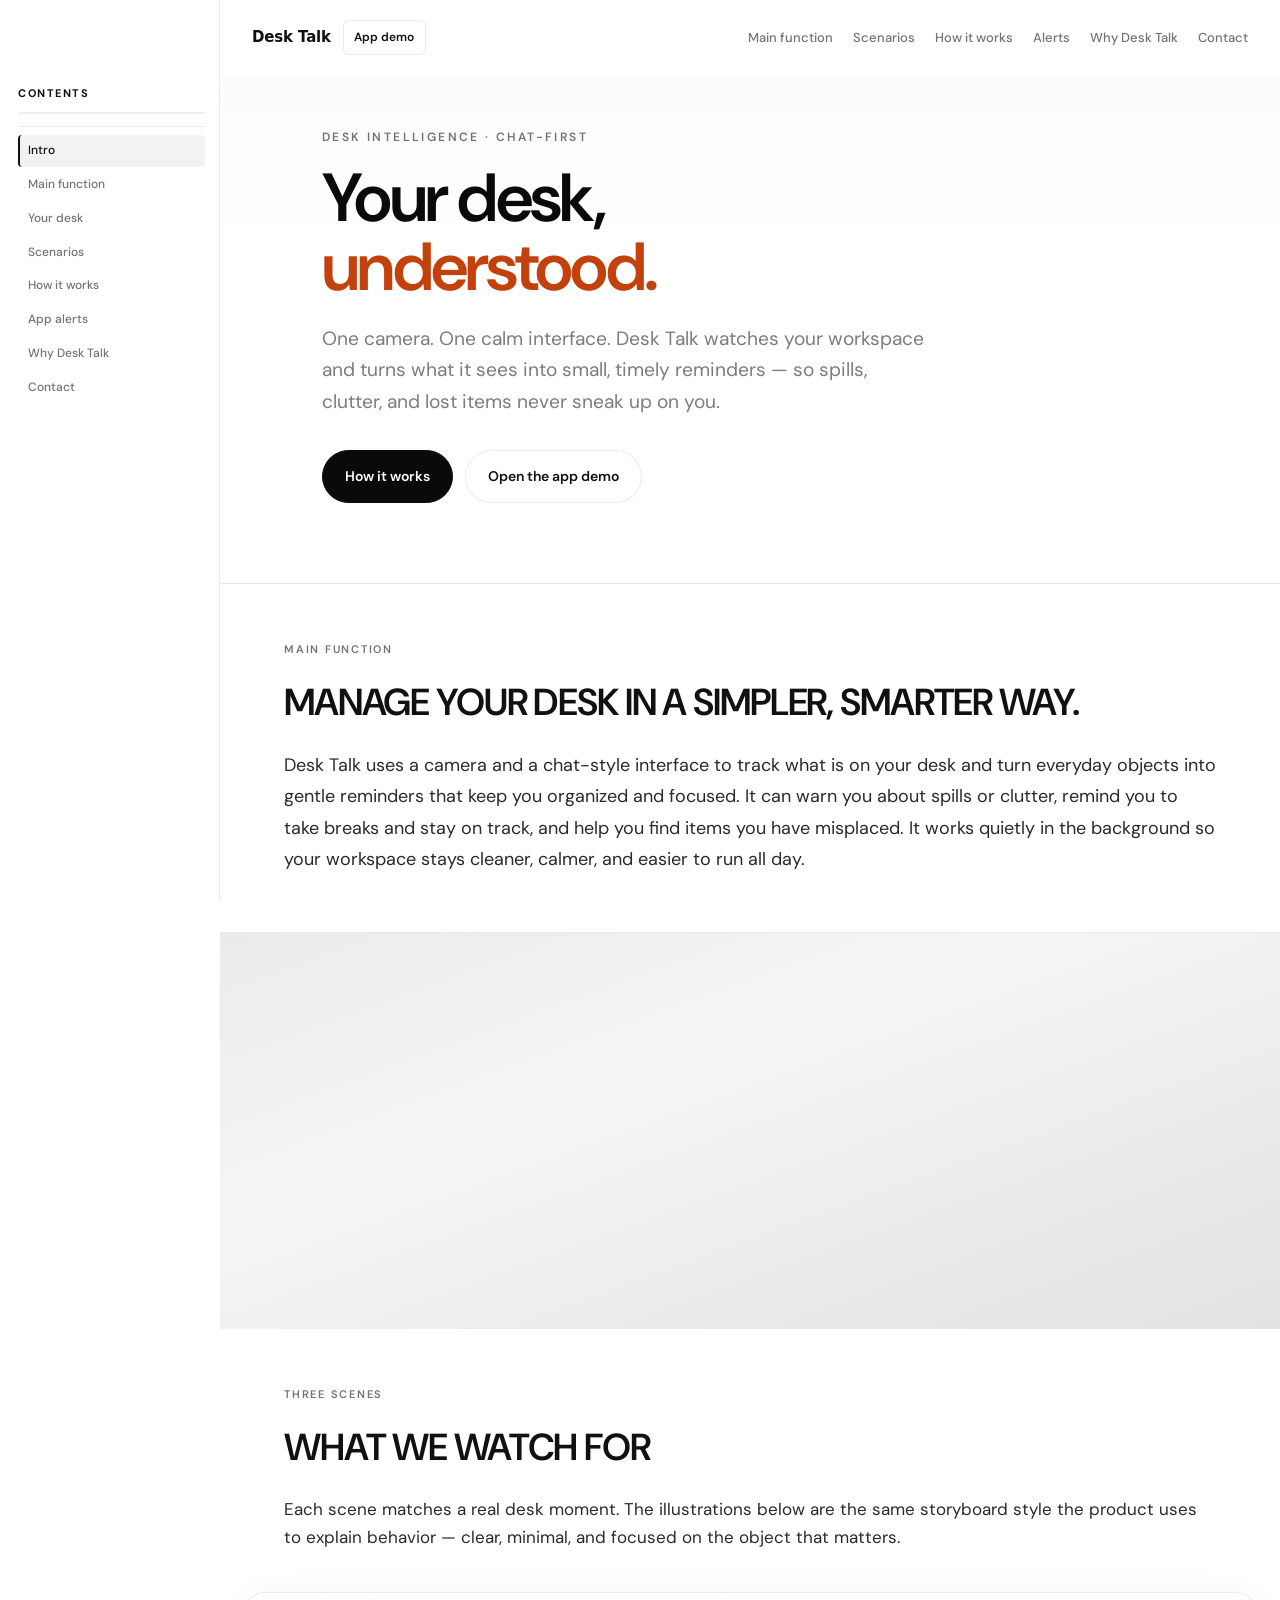
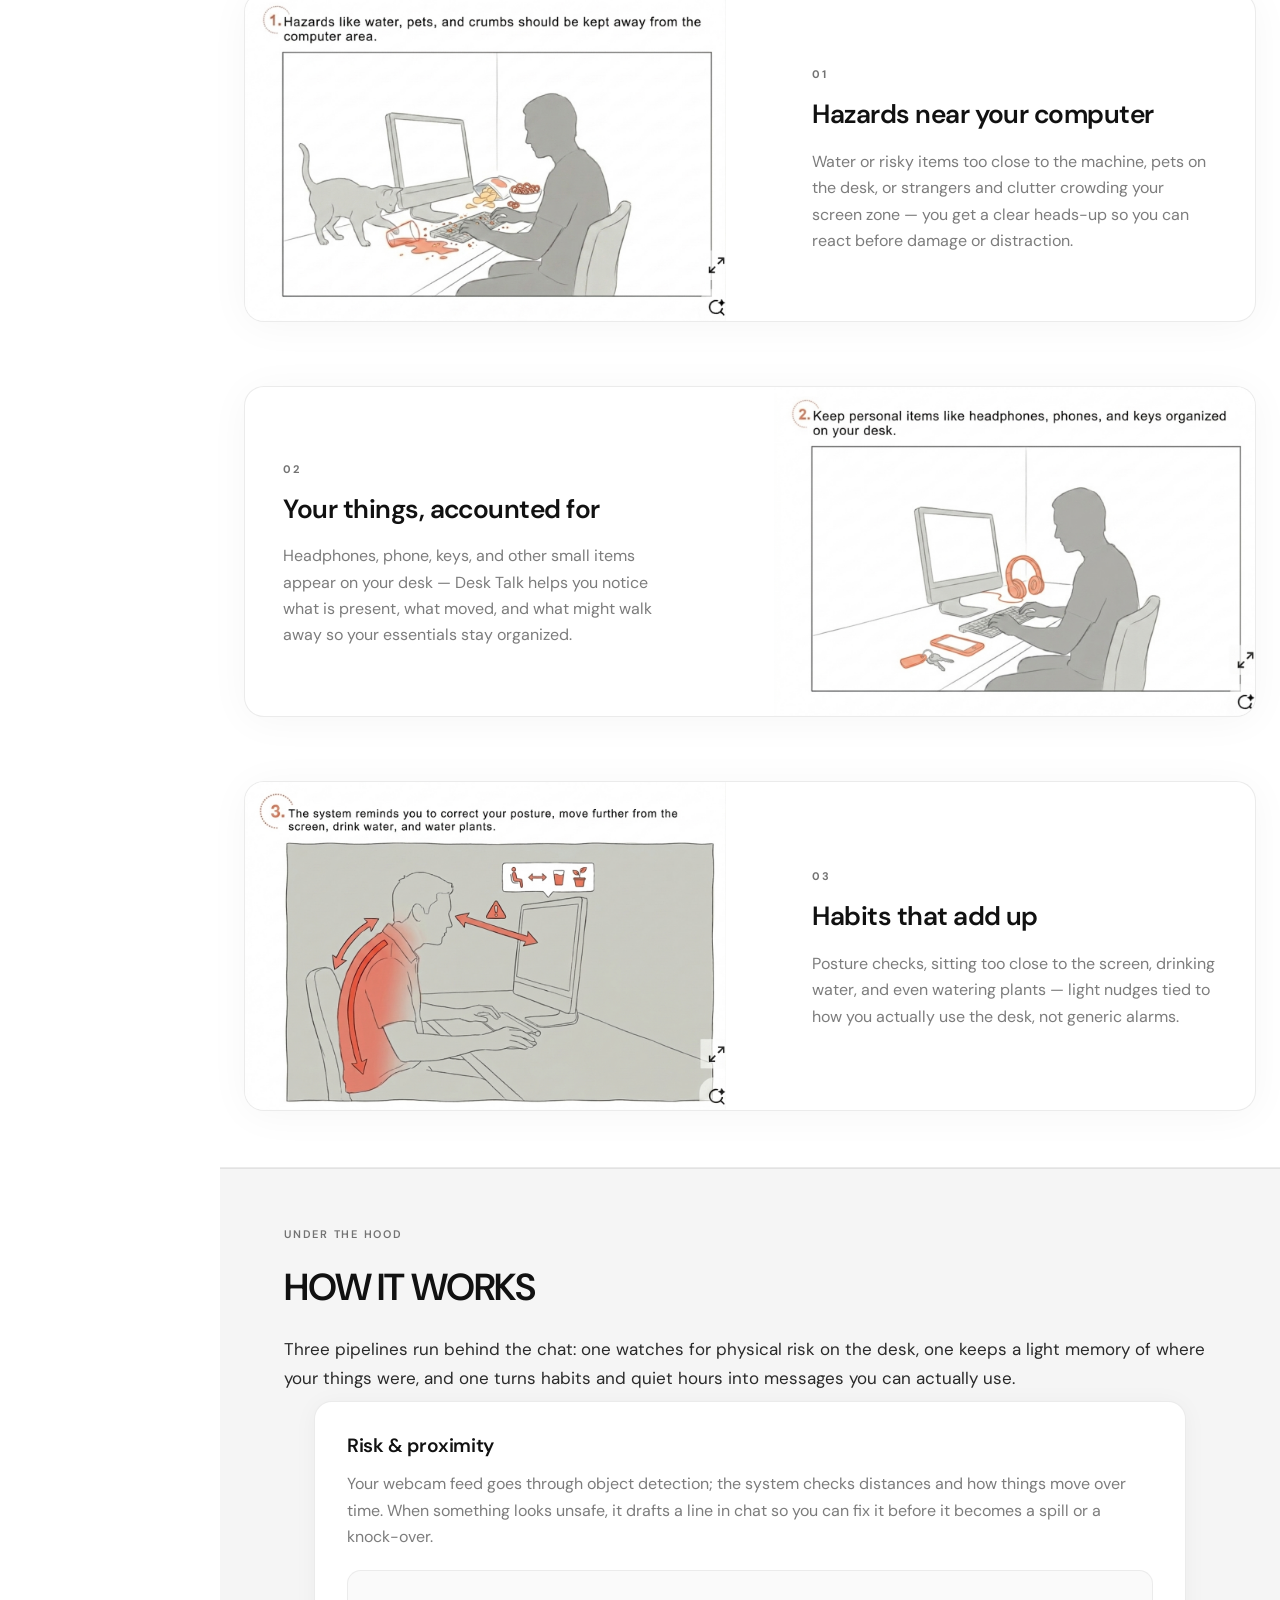
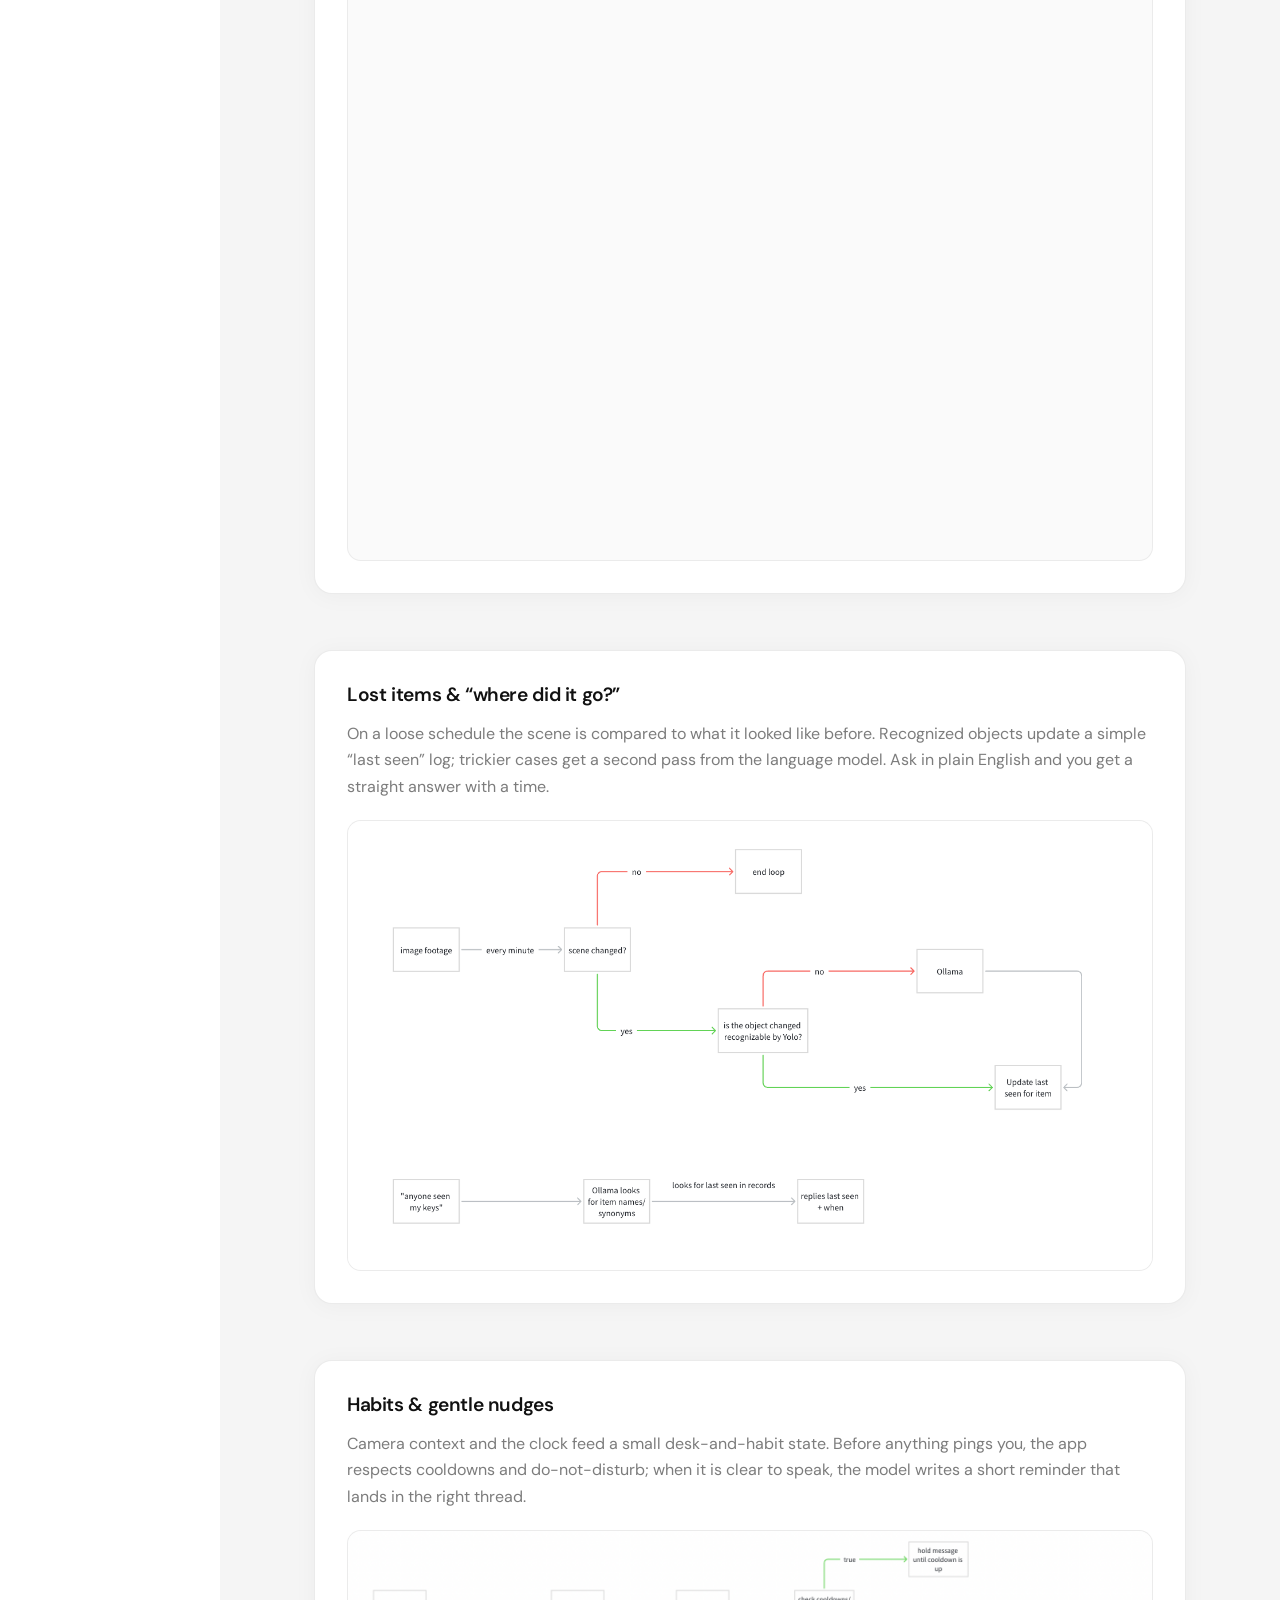
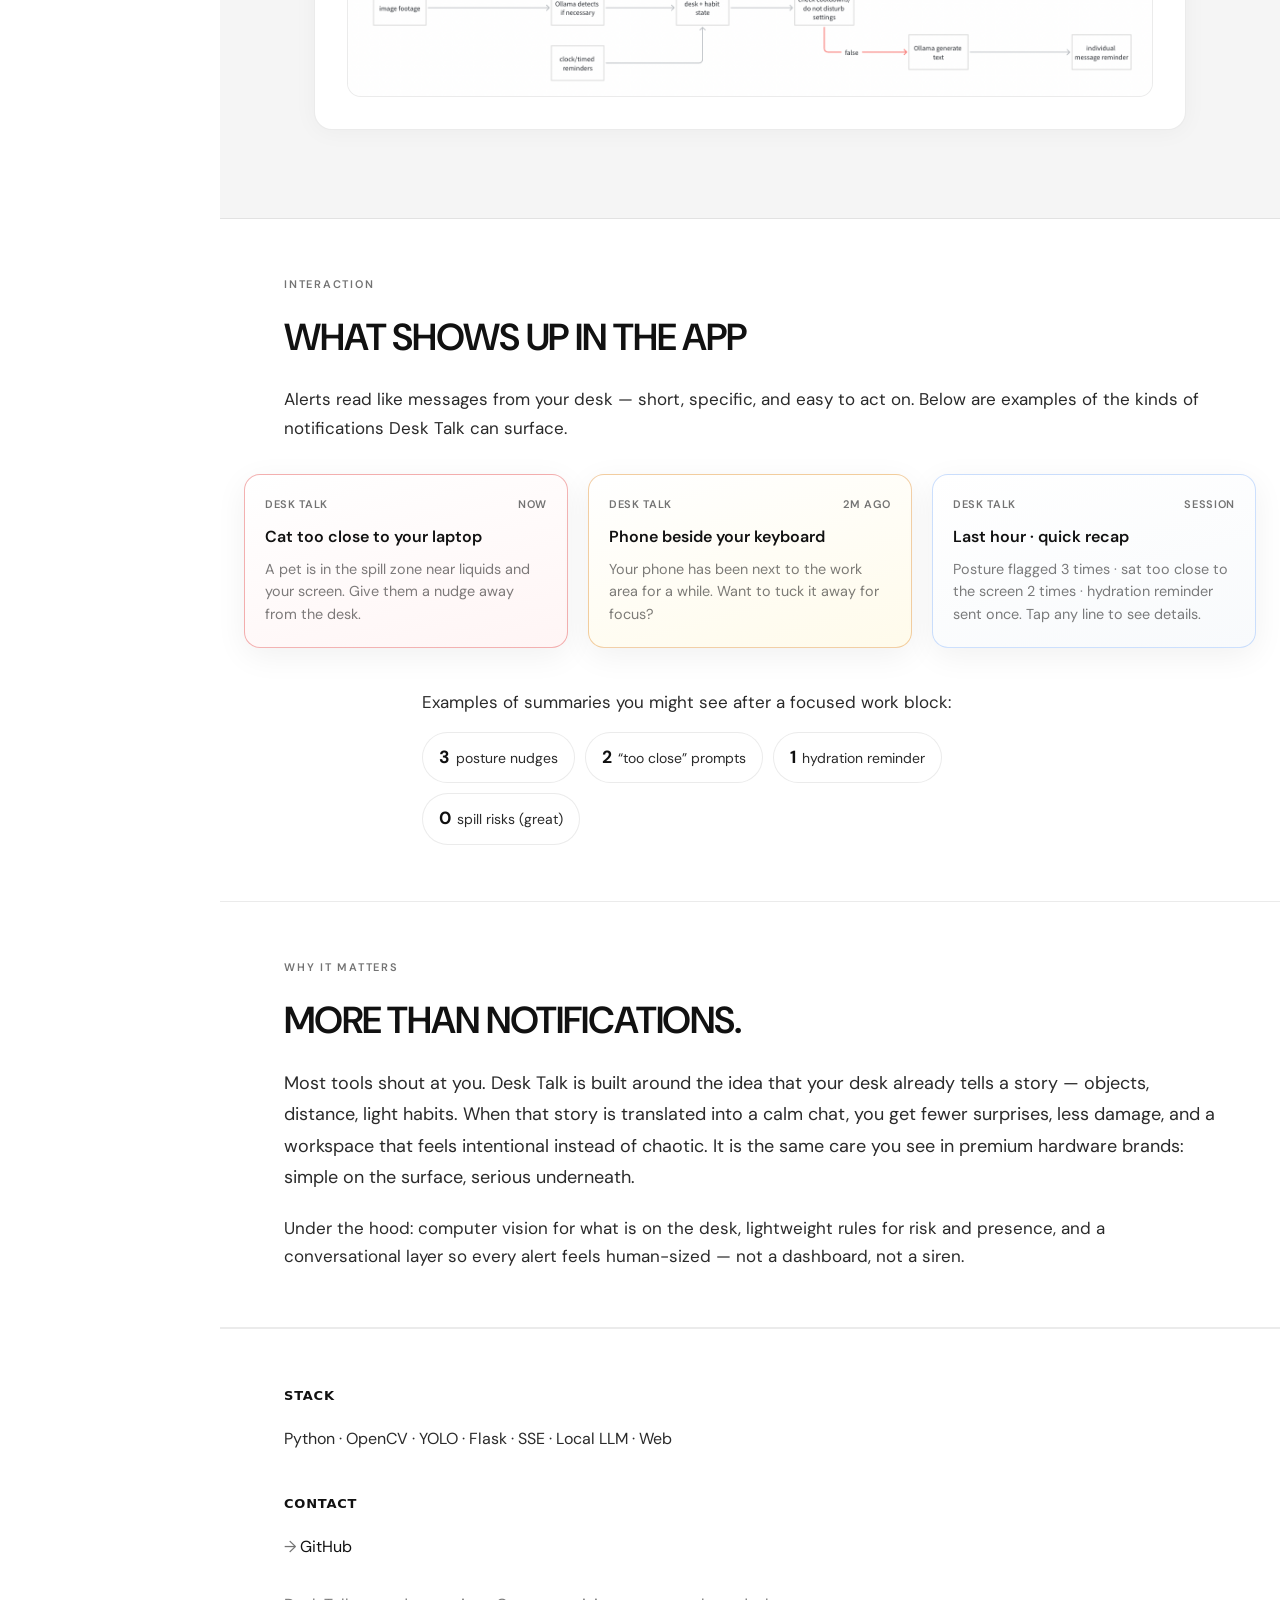
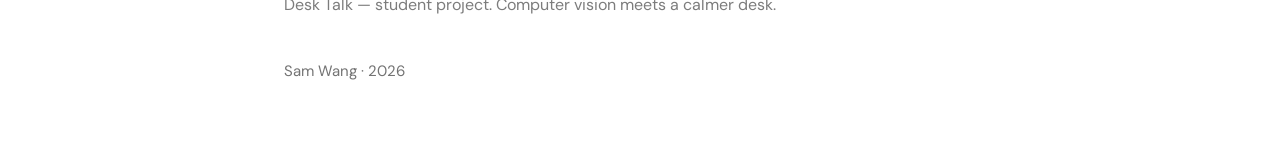
==== commit d8d92fd2: "Website: blank hero strip; add How it works with three flow diagrams. - Replace full-bleed scene ima" ====
--- a/website/index.html
+++ b/website/index.html
@@ -23,6 +23,7 @@
       <li><a href="#product" data-contents>Main function</a></li>
       <li><a href="#desk-hero" data-contents>Your desk</a></li>
       <li><a href="#scenarios" data-contents>Scenarios</a></li>
+      <li><a href="#how-it-works" data-contents>How it works</a></li>
       <li><a href="#alerts" data-contents>App alerts</a></li>
       <li><a href="#why" data-contents>Why Desk Talk</a></li>
       <li><a href="#contact" data-contents>Contact</a></li>
@@ -38,6 +39,7 @@
     <div class="nav-links">
       <a href="#product">Main function</a>
       <a href="#scenarios">Scenarios</a>
+      <a href="#how-it-works">How it works</a>
       <a href="#alerts">Alerts</a>
       <a href="#why">Why Desk Talk</a>
       <a href="#contact" class="nav-contact">Contact</a>
@@ -54,7 +56,7 @@
       <h1 class="hero-title hero-title--product">Your desk,<br><span class="hero-accent">understood.</span></h1>
       <p class="hero-lead">One camera. One calm interface. Desk Talk watches your workspace and turns what it sees into small, timely reminders — so spills, clutter, and lost items never sneak up on you.</p>
       <div class="hero-cta-row">
-        <a href="#product" class="btn-primary">How it works</a>
+        <a href="#how-it-works" class="btn-primary">How it works</a>
         <a href="../" class="btn-ghost">Open the app demo</a>
       </div>
     </div>
@@ -69,17 +71,9 @@
     </div>
   </section>
 
-  <!-- FULL-BLEED DESK VISUAL -->
-  <section id="desk-hero" class="showcase showcase-video showcase--scene" data-speed="0.18">
-    <div class="showcase-bg">
-      <img src="assets/scenes/HabitProject_sceneExample1.jpg" alt="Illustration: liquids, snacks, and a pet too close to a computer" class="showcase-vid" width="1920" height="1080" decoding="async" fetchpriority="high">
-    </div>
-    <div class="showcase-overlay showcase-overlay--dark"></div>
-    <div class="showcase-caption reveal">
-      <span class="showcase-tag">Scenario 1 · Safety</span>
-      <h2>Keep hazards away<br>from your computer.</h2>
-      <p class="showcase-sub">Liquids, food, pets, or clutter crowding the machine — Desk Talk flags the risk before something goes wrong.</p>
-    </div>
+  <!-- FULL-BLEED (visual placeholder — artwork TBD) -->
+  <section id="desk-hero" class="showcase showcase--blank" data-speed="0" aria-label="Hero visual placeholder">
+    <div class="showcase-bg showcase-bg--blank"></div>
   </section>
 
   <!-- THREE SCENARIOS -->
@@ -126,8 +120,43 @@
     </div>
   </section>
 
+  <!-- HOW IT WORKS — flow diagrams -->
+  <section id="how-it-works" class="ref-section section-alt flows-section">
+    <div class="ref-measure ref-measure--wide reveal">
+      <p class="section-kicker">Under the hood</p>
+      <h2 class="ref-h2 ref-h2--product">How it works</h2>
+      <p class="ref-prose">Three pipelines run behind the chat: one watches for physical risk on the desk, one keeps a light memory of where your things were, and one turns habits and quiet hours into messages you can actually use.</p>
+    </div>
+
+    <div class="flow-cards">
+      <article class="flow-card reveal">
+        <p class="flow-card__label">Risk &amp; proximity</p>
+        <p class="flow-card__text">Your webcam feed goes through object detection; the system checks distances and how things move over time. When something looks unsafe, it drafts a line in chat so you can fix it before it becomes a spill or a knock-over.</p>
+        <figure class="flow-card__figure">
+          <img src="assets/flows/HabitProject_function1Flow.png" alt="Flowchart: desk footage to YOLO, distance and temporal checks, Ollama on danger, server to chat" loading="lazy" decoding="async" width="1200" height="800">
+        </figure>
+      </article>
+
+      <article class="flow-card reveal">
+        <p class="flow-card__label">Lost items &amp; “where did it go?”</p>
+        <p class="flow-card__text">On a loose schedule the scene is compared to what it looked like before. Recognized objects update a simple “last seen” log; trickier cases get a second pass from the language model. Ask in plain English and you get a straight answer with a time.</p>
+        <figure class="flow-card__figure">
+          <img src="assets/flows/HabitProject_function2Flow.png" alt="Flowchart: periodic scene check, YOLO and Ollama updates, natural language query for last seen" loading="lazy" decoding="async" width="1200" height="800">
+        </figure>
+      </article>
+
+      <article class="flow-card reveal">
+        <p class="flow-card__label">Habits &amp; gentle nudges</p>
+        <p class="flow-card__text">Camera context and the clock feed a small desk-and-habit state. Before anything pings you, the app respects cooldowns and do-not-disturb; when it is clear to speak, the model writes a short reminder that lands in the right thread.</p>
+        <figure class="flow-card__figure">
+          <img src="assets/flows/HabitProject_function3Flow.png" alt="Flowchart: image and timed input to desk state, cooldown check, Ollama message, individual reminder" loading="lazy" decoding="async" width="1200" height="800">
+        </figure>
+      </article>
+    </div>
+  </section>
+
   <!-- APP ALERTS (MOCK UI) -->
-  <section id="alerts" class="ref-section section-alt">
+  <section id="alerts" class="ref-section">
     <div class="ref-measure ref-measure--wide reveal">
       <p class="section-kicker">Interaction</p>
       <h2 class="ref-h2 ref-h2--product">What shows up in the app</h2>
--- a/website/style.css
+++ b/website/style.css
@@ -1585,3 +1585,62 @@
 .footer--product {
   border-top: 1px solid var(--line);
 }
+
+/* Blank hero strip + flow diagrams */
+.showcase--blank {
+  height: min(44vh, 480px);
+  min-height: 220px;
+  max-height: 520px;
+  align-items: center;
+  justify-content: center;
+}
+.showcase--blank .showcase-bg--blank {
+  inset: 0;
+  background: linear-gradient(160deg, #ebebeb 0%, #f5f5f5 38%, #e2e2e2 100%);
+}
+.flows-section .ref-measure {
+  margin-bottom: 0.5rem;
+}
+.flow-cards {
+  max-width: 920px;
+  margin: 0 auto;
+  padding: 0 clamp(1rem, 3vw, 1.5rem) 2rem;
+  display: flex;
+  flex-direction: column;
+  gap: clamp(2.5rem, 5vw, 3.5rem);
+}
+.flow-card {
+  background: #fff;
+  border: 1px solid var(--line);
+  border-radius: 18px;
+  padding: clamp(1.25rem, 3vw, 1.75rem) clamp(1.25rem, 3vw, 2rem) clamp(1.5rem, 3vw, 2rem);
+  box-shadow: 0 2px 24px rgba(0,0,0,0.04);
+}
+.flow-card__label {
+  font-family: 'DM Sans', 'Inter', sans-serif;
+  font-weight: 600;
+  font-size: clamp(1.05rem, 2vw, 1.2rem);
+  letter-spacing: -0.02em;
+  color: var(--ink);
+  margin: 0 0 10px;
+}
+.flow-card__text {
+  margin: 0 0 1.25rem;
+  font-size: 1rem;
+  line-height: 1.65;
+  color: var(--muted);
+  max-width: 52rem;
+}
+.flow-card__figure {
+  margin: 0;
+  border-radius: 14px;
+  overflow: hidden;
+  border: 1px solid rgba(0,0,0,0.06);
+  background: #fafafa;
+}
+.flow-card__figure img {
+  display: block;
+  width: 100%;
+  height: auto;
+  vertical-align: middle;
+}
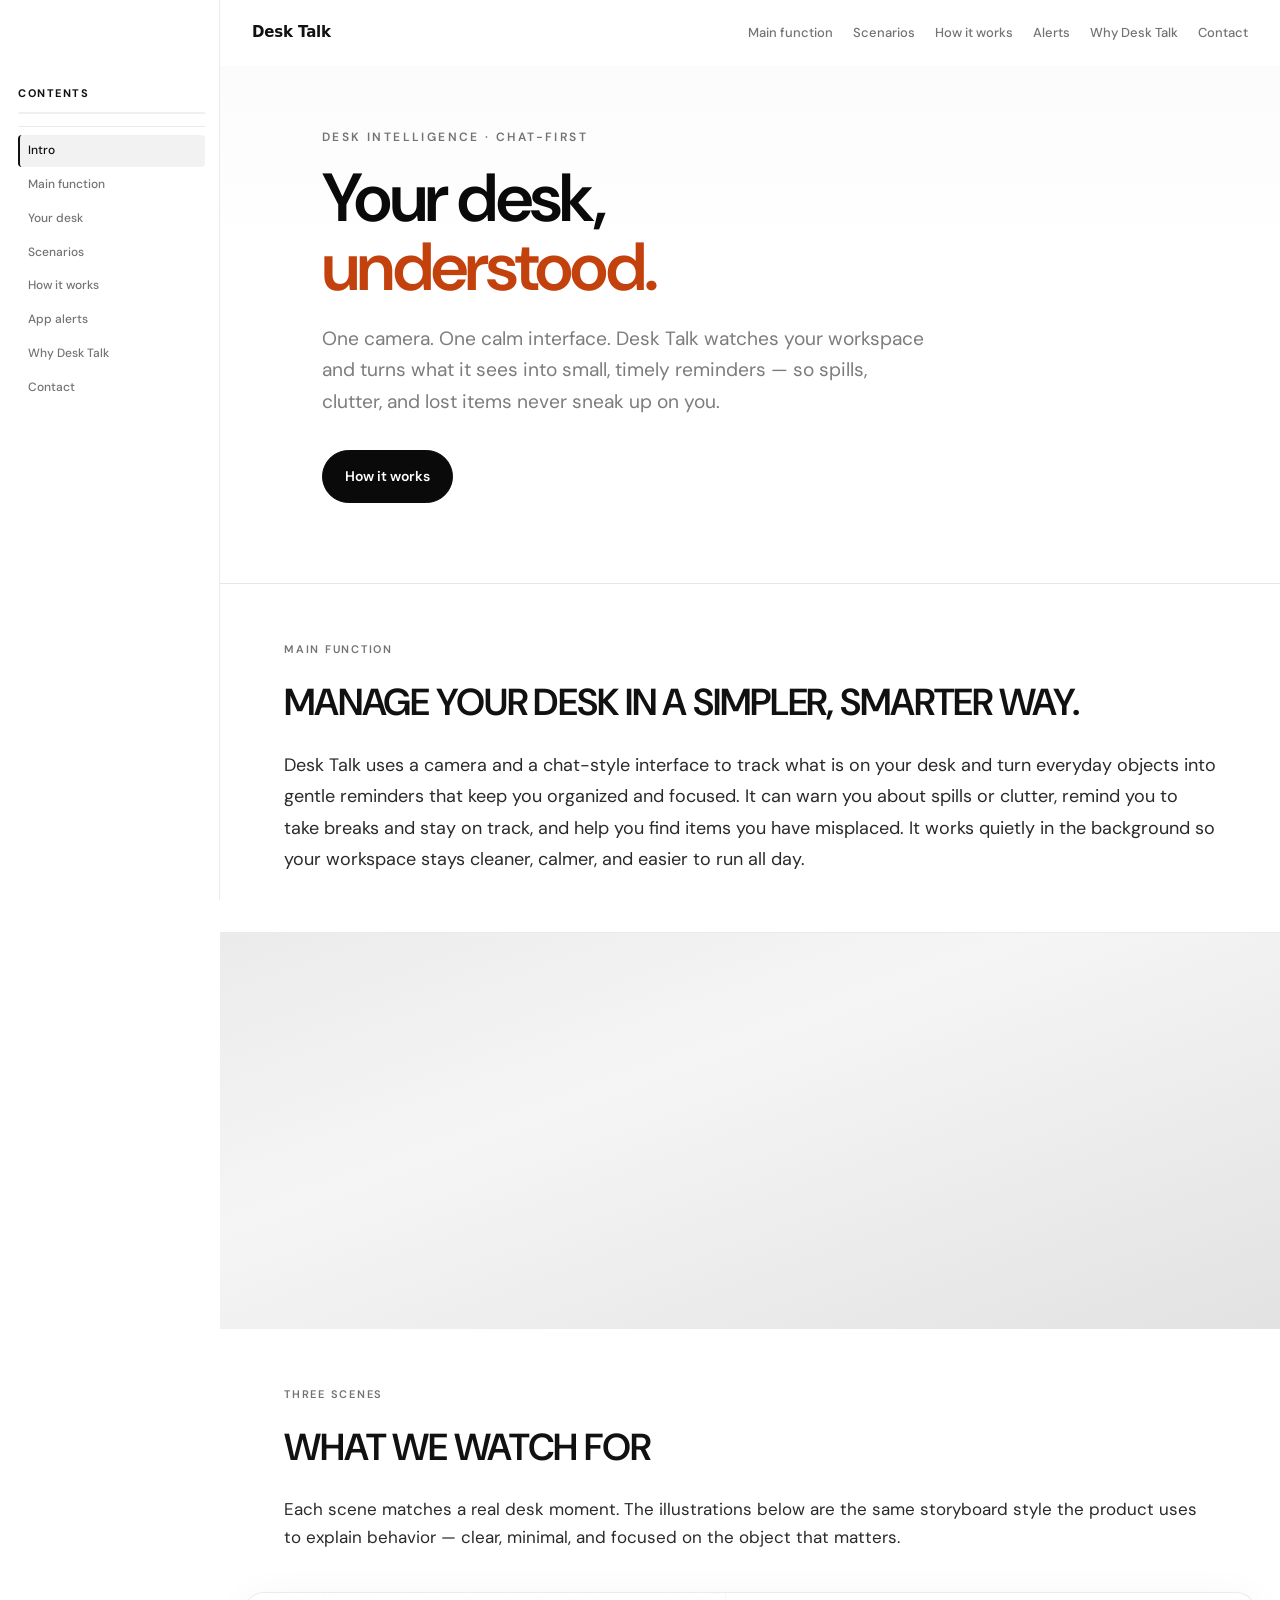
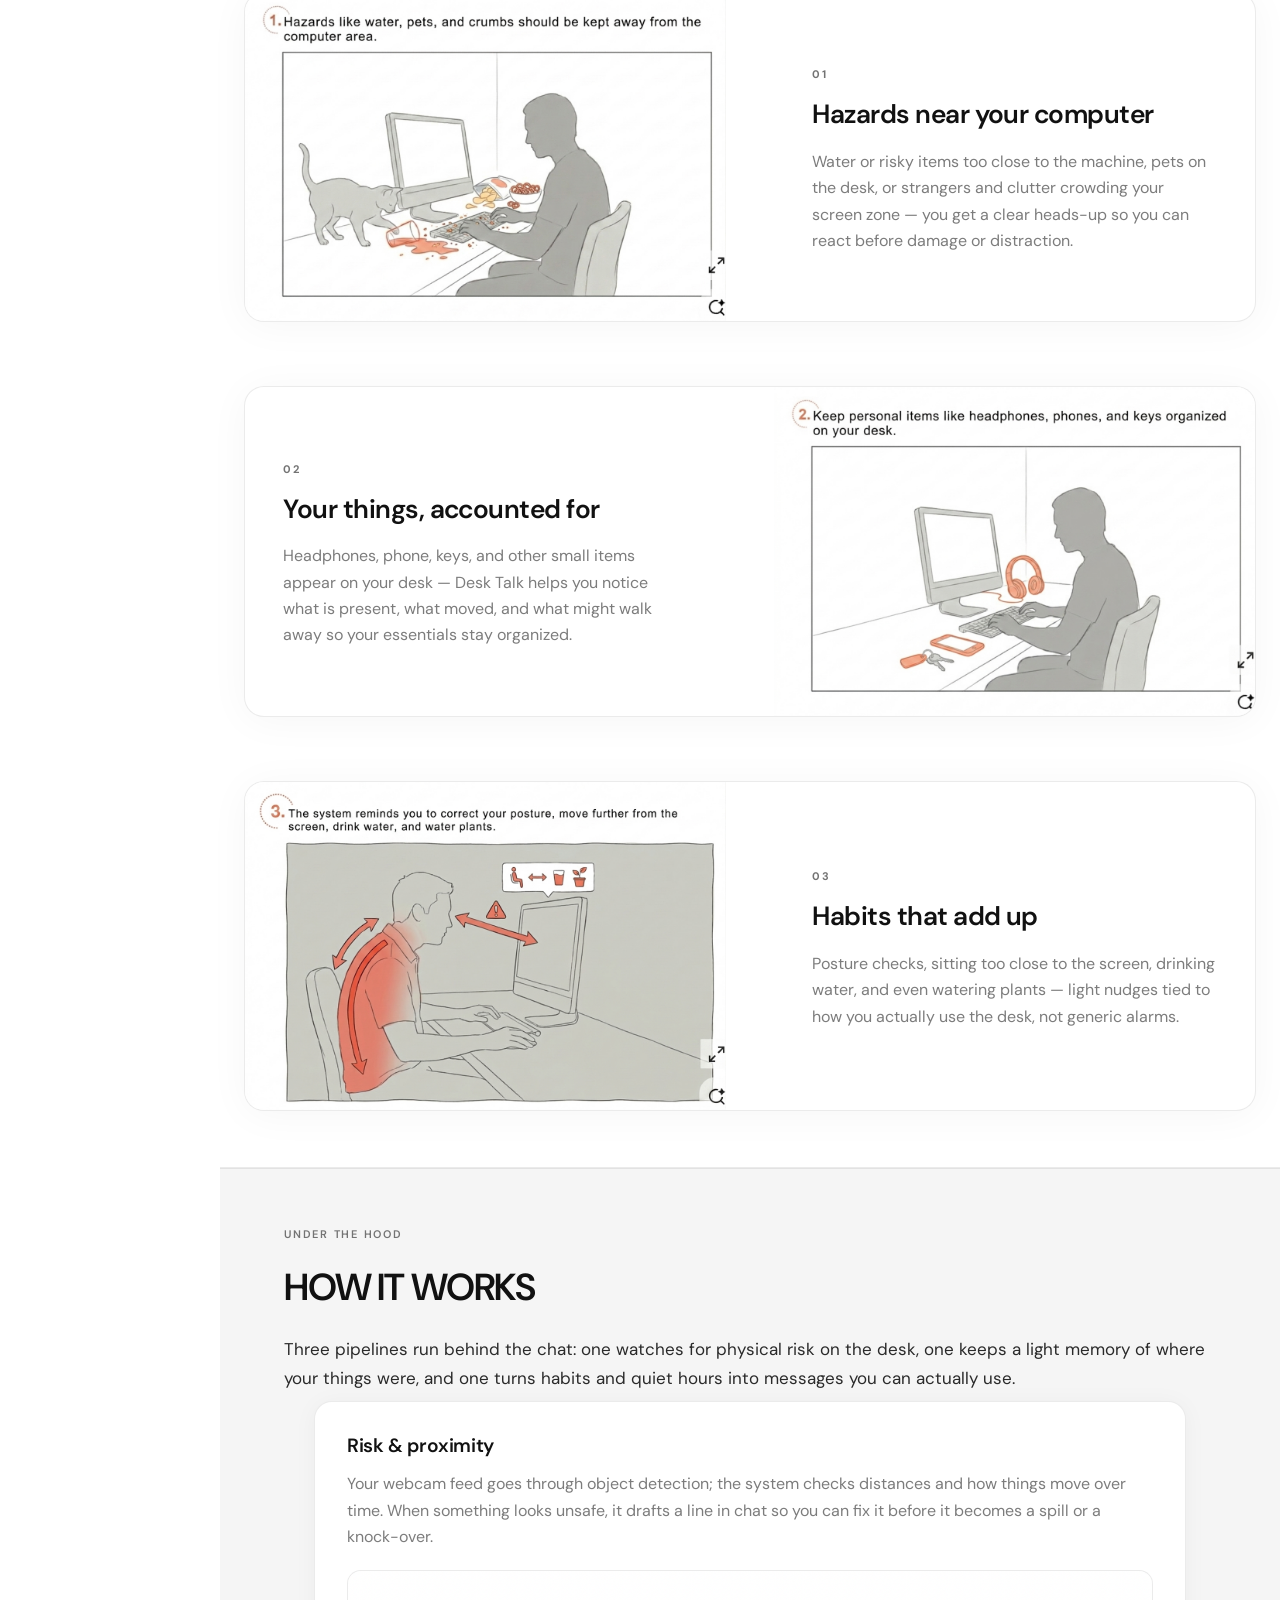
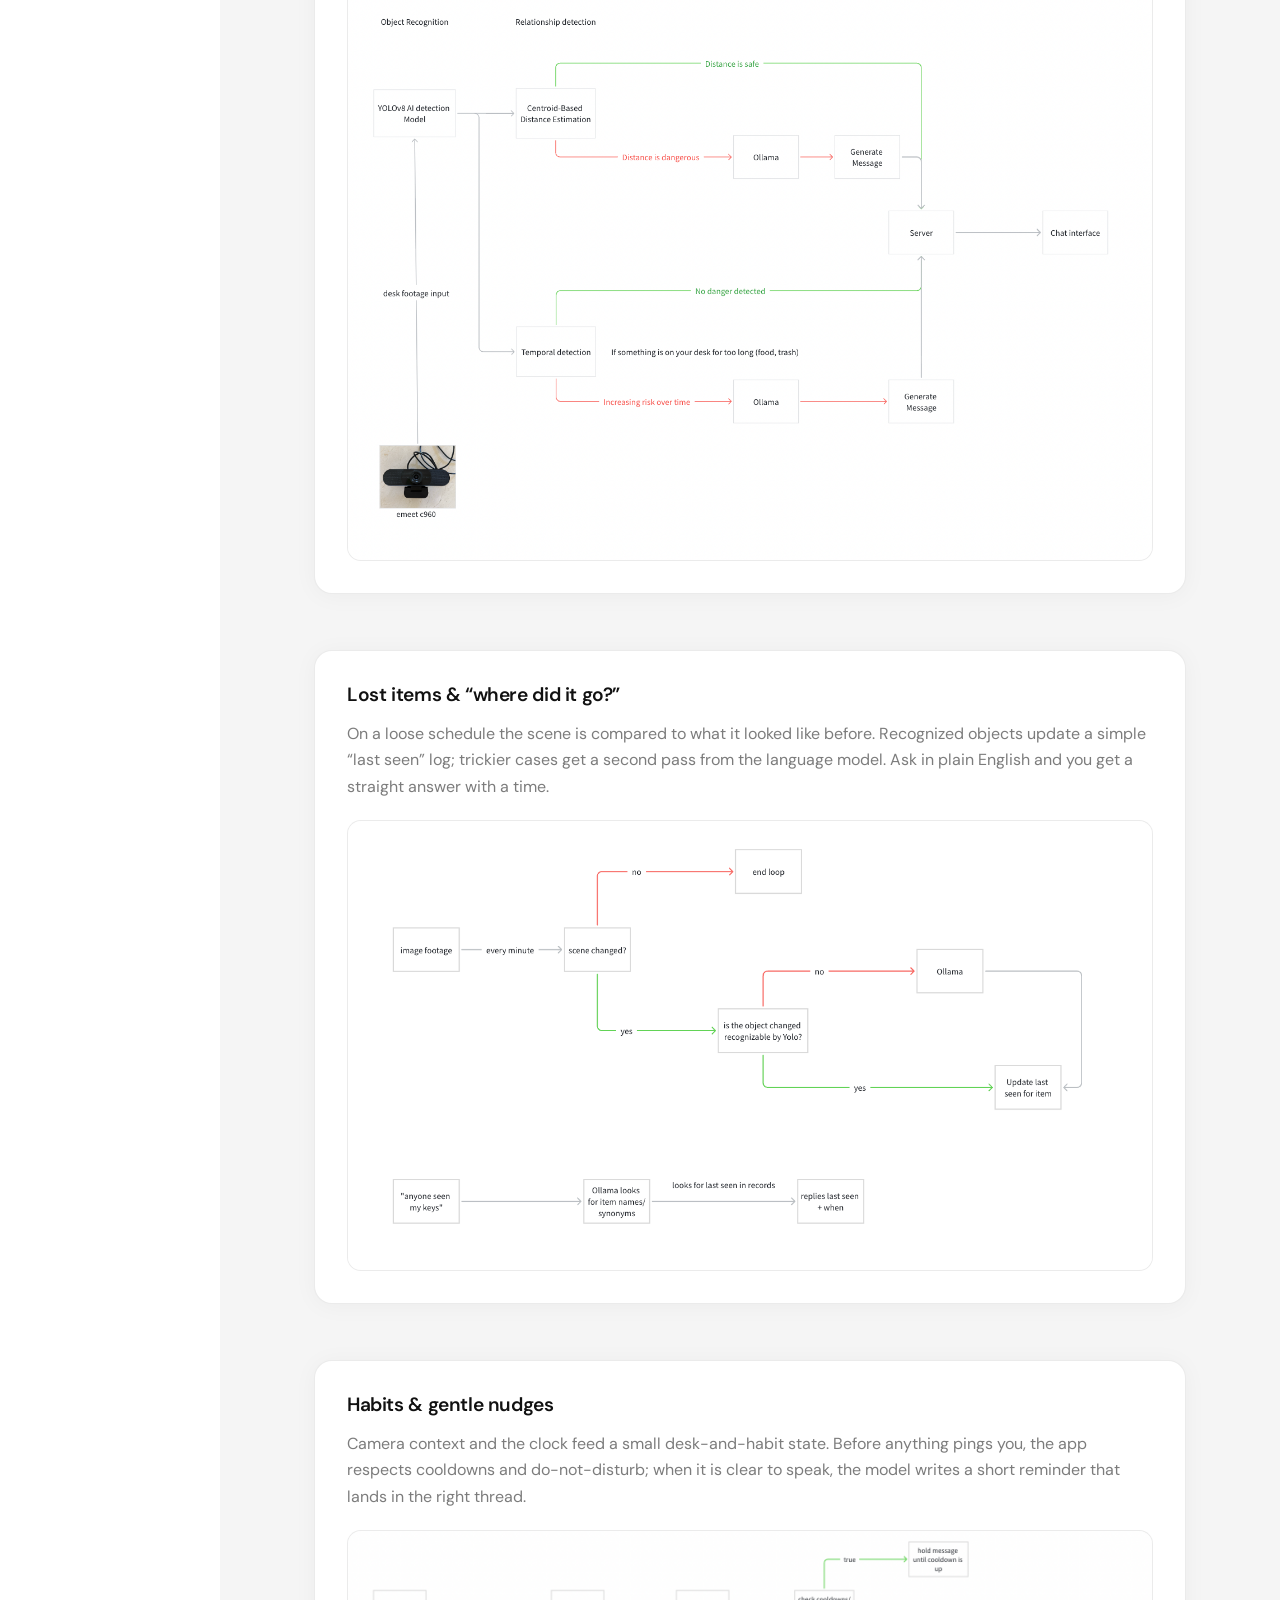
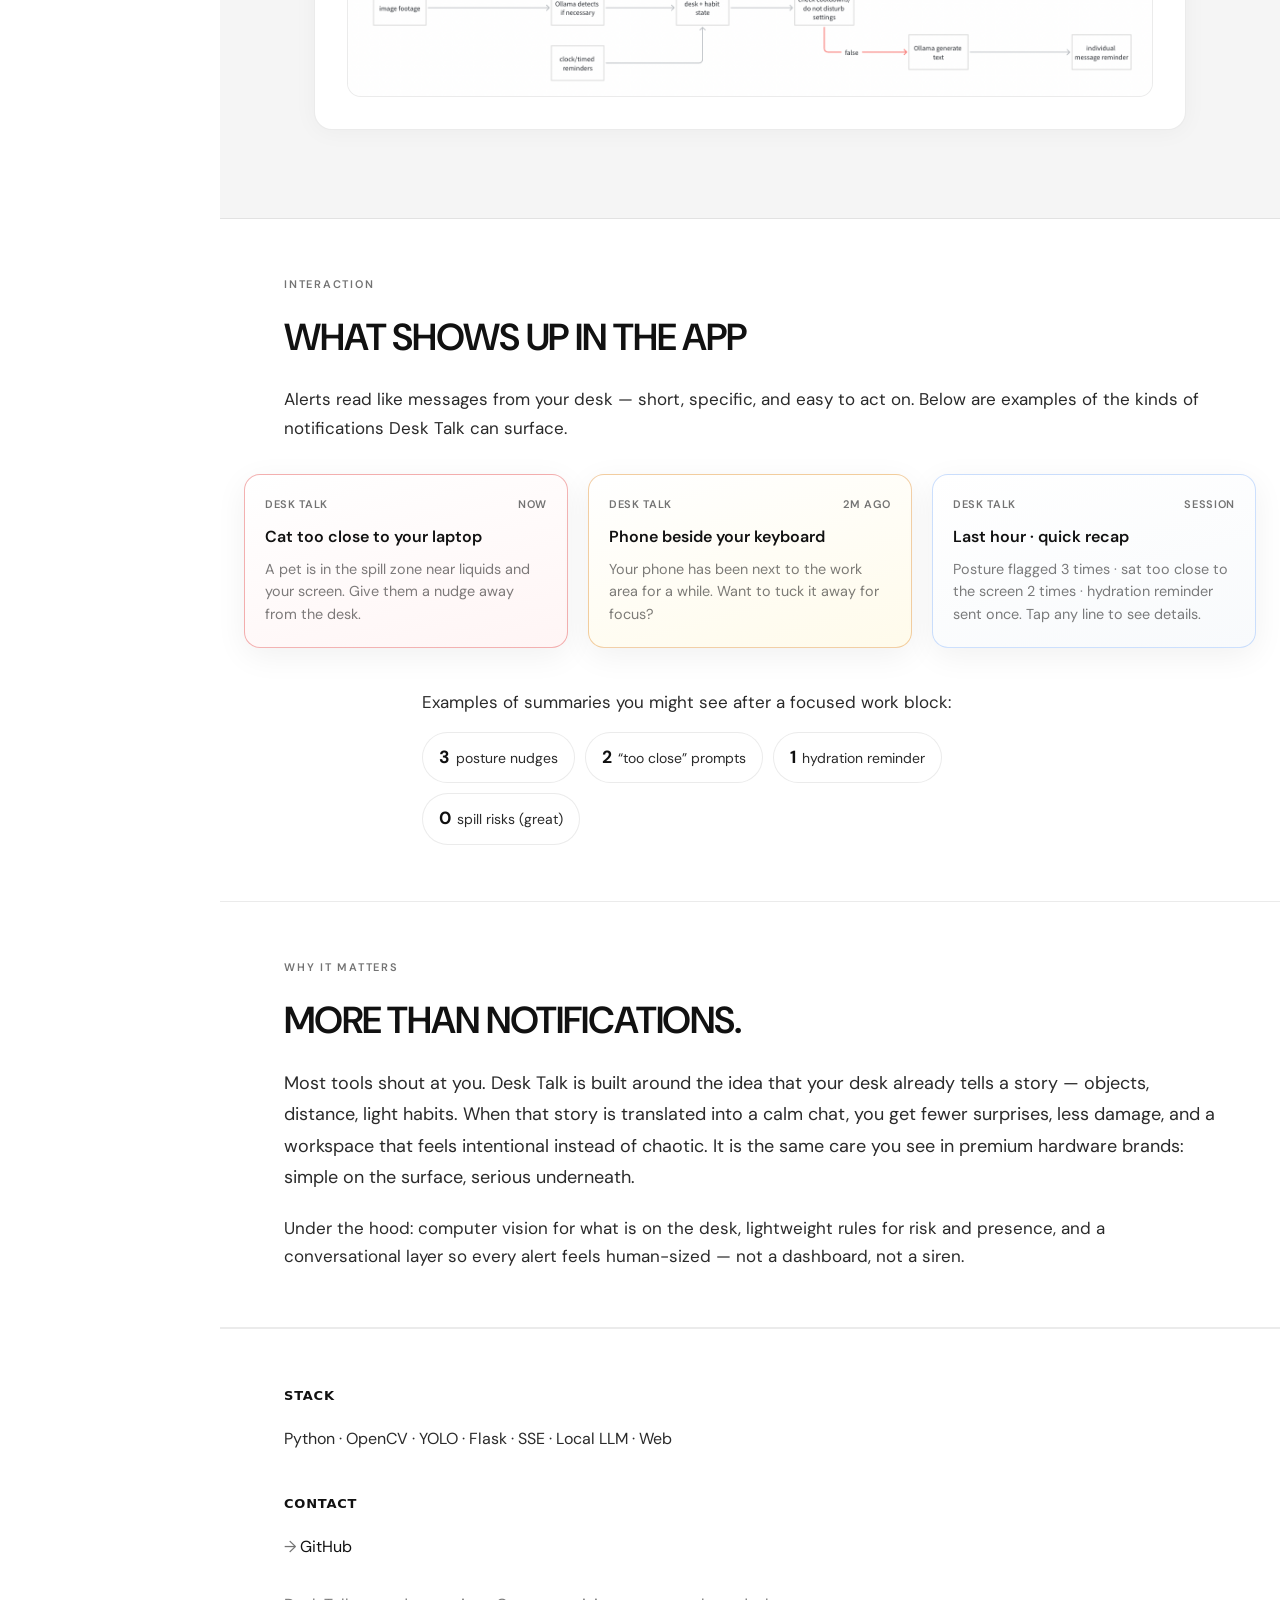
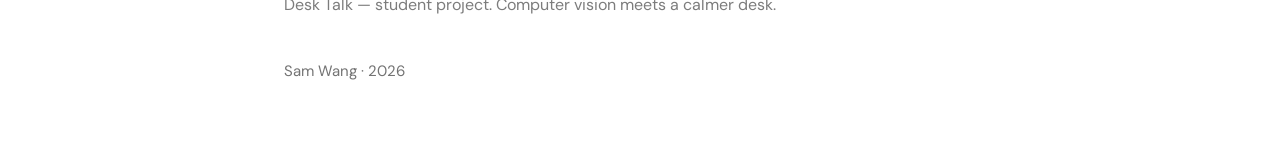
==== commit a75fb329: "Website: remove App demo nav link and hero CTA; drop unused styles. Made-with: Cursor" ====
--- a/website/index.html
+++ b/website/index.html
@@ -34,7 +34,6 @@
   <nav class="nav nav--product">
     <div class="nav-leading">
       <a href="#hero" class="nav-logo">Desk Talk</a>
-      <a href="../" class="nav-app-demo">App demo</a>
     </div>
     <div class="nav-links">
       <a href="#product">Main function</a>
@@ -57,7 +56,6 @@
       <p class="hero-lead">One camera. One calm interface. Desk Talk watches your workspace and turns what it sees into small, timely reminders — so spills, clutter, and lost items never sneak up on you.</p>
       <div class="hero-cta-row">
         <a href="#how-it-works" class="btn-primary">How it works</a>
-        <a href="../" class="btn-ghost">Open the app demo</a>
       </div>
     </div>
   </section>
--- a/website/style.css
+++ b/website/style.css
@@ -499,22 +499,6 @@
   letter-spacing: -0.01em;
   flex-shrink: 0;
 }
-.nav-app-demo {
-  font-size: 0.75rem;
-  font-weight: 600;
-  color: var(--ink);
-  text-decoration: none;
-  padding: 0.42rem 0.65rem;
-  border-radius: 6px;
-  border: 1px solid var(--line);
-  background: rgba(255,255,255,0.75);
-  white-space: nowrap;
-  transition: border-color 0.15s, background 0.15s;
-}
-.nav-app-demo:hover {
-  border-color: rgba(0,0,0,0.2);
-  background: rgba(0,0,0,0.03);
-}
 .nav-links {
   display: flex;
   align-items: center;
@@ -1385,24 +1369,6 @@
   background: #262626;
   transform: translateY(-1px);
 }
-.btn-ghost {
-  display: inline-flex;
-  align-items: center;
-  justify-content: center;
-  padding: 14px 22px;
-  border-radius: 999px;
-  font-size: 14px;
-  font-weight: 600;
-  text-decoration: none;
-  color: var(--ink);
-  border: 1px solid var(--line);
-  background: #fff;
-  transition: border-color 0.2s, background 0.2s;
-}
-.btn-ghost:hover {
-  border-color: rgba(0,0,0,0.25);
-  background: var(--bg-soft);
-}
 
 .section-tight { padding-top: 3.5rem; }
 .section-alt {
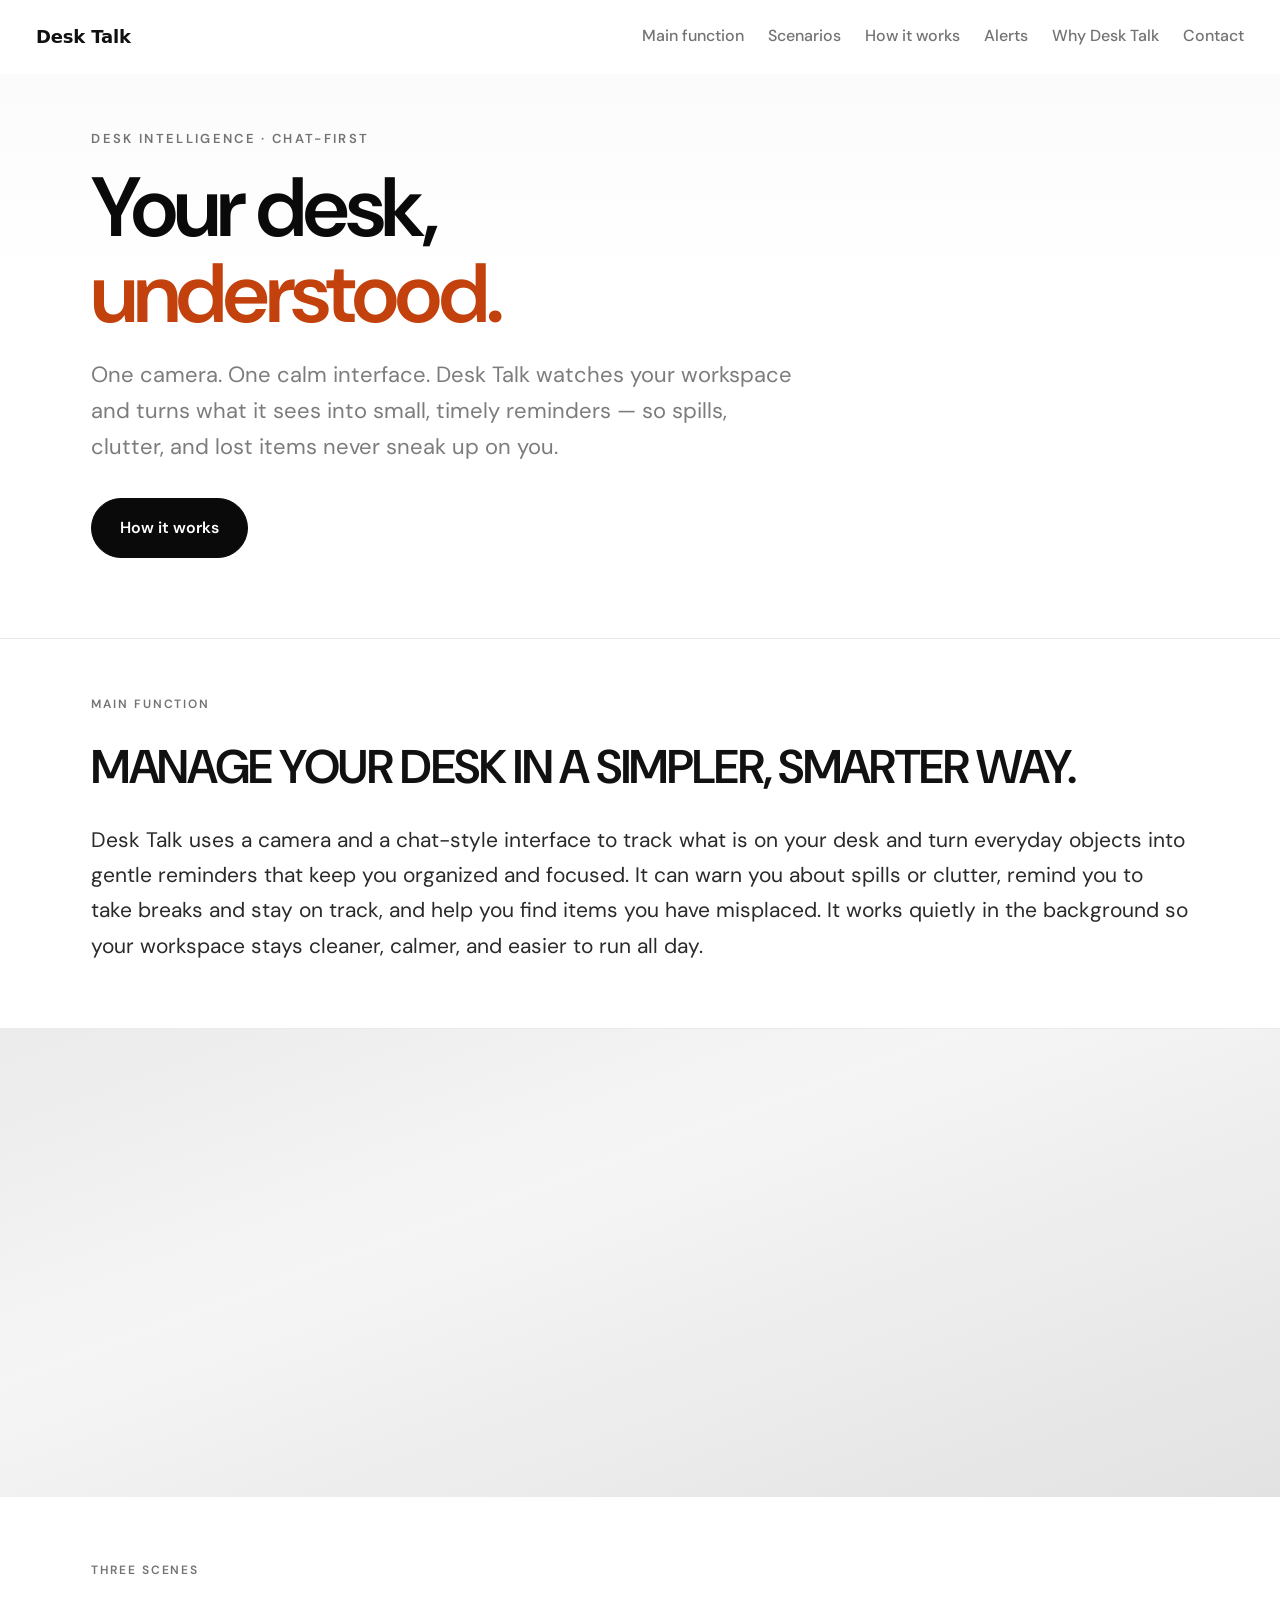
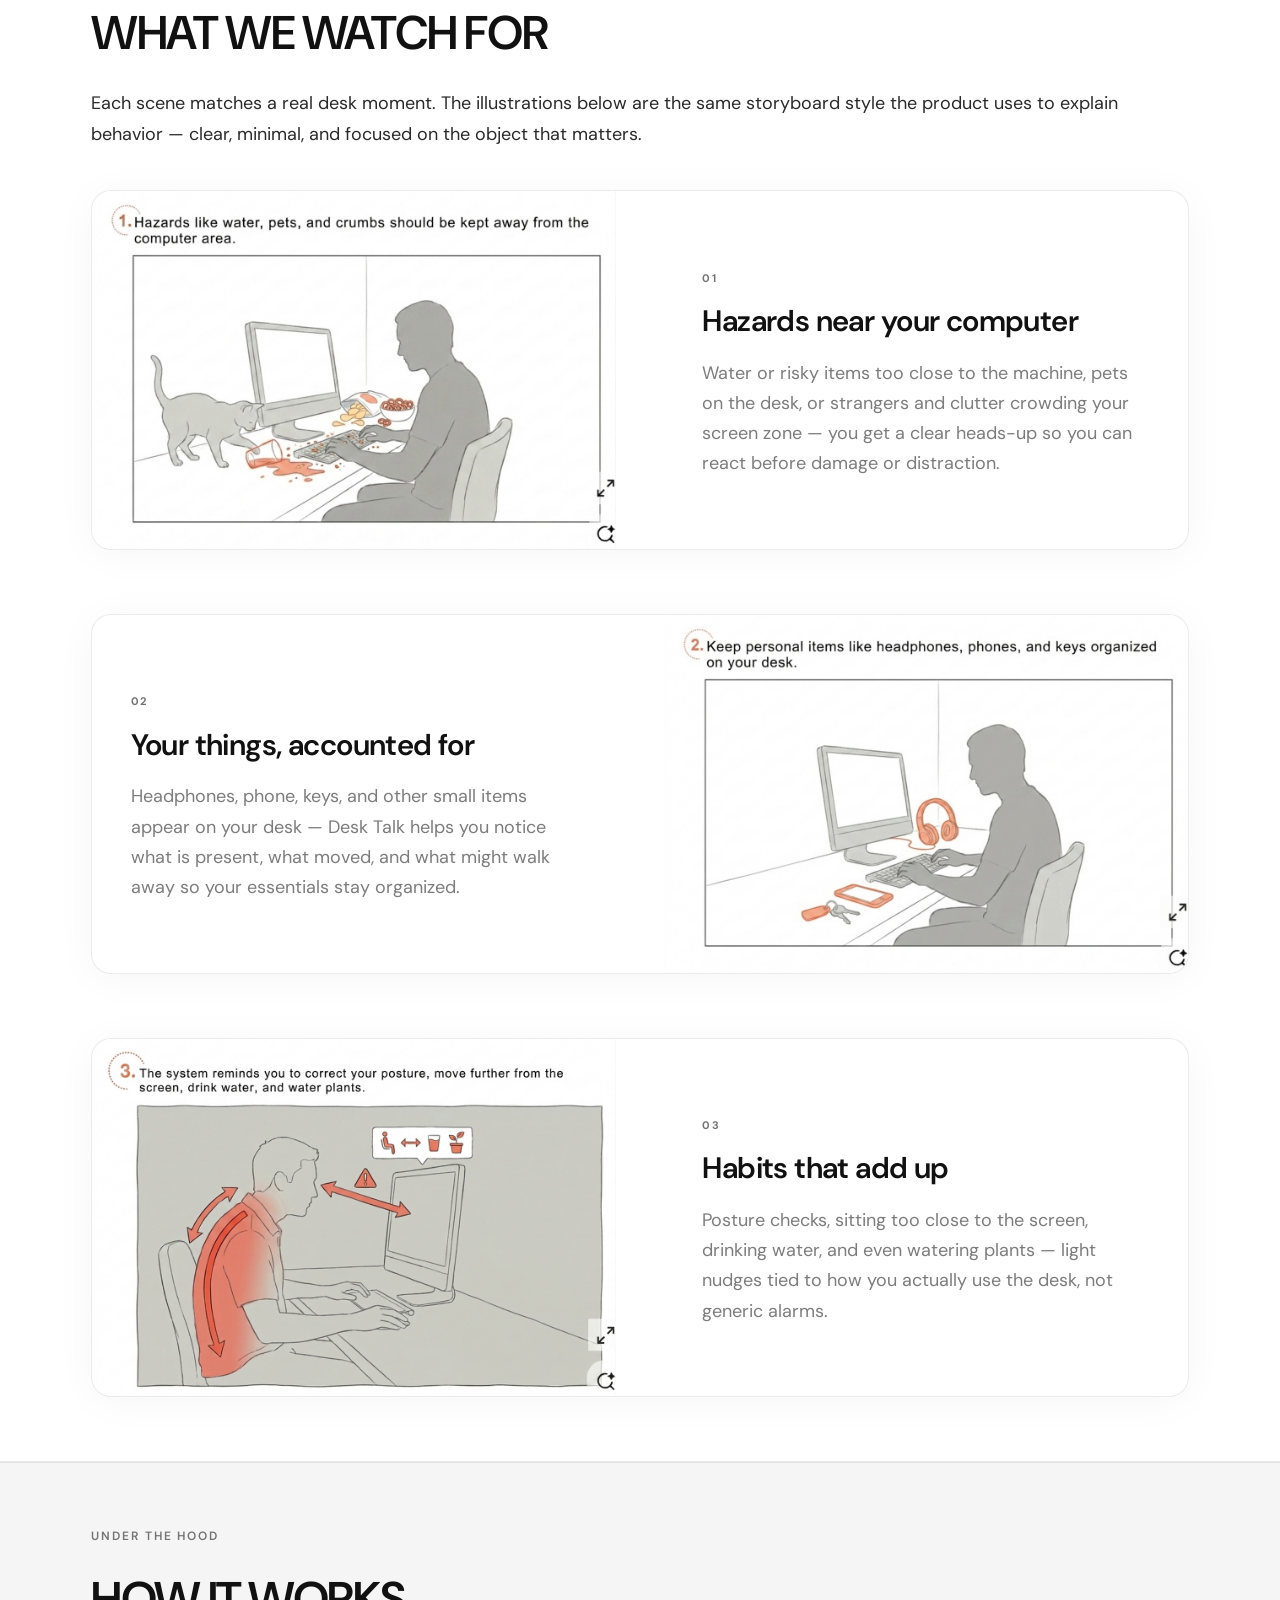
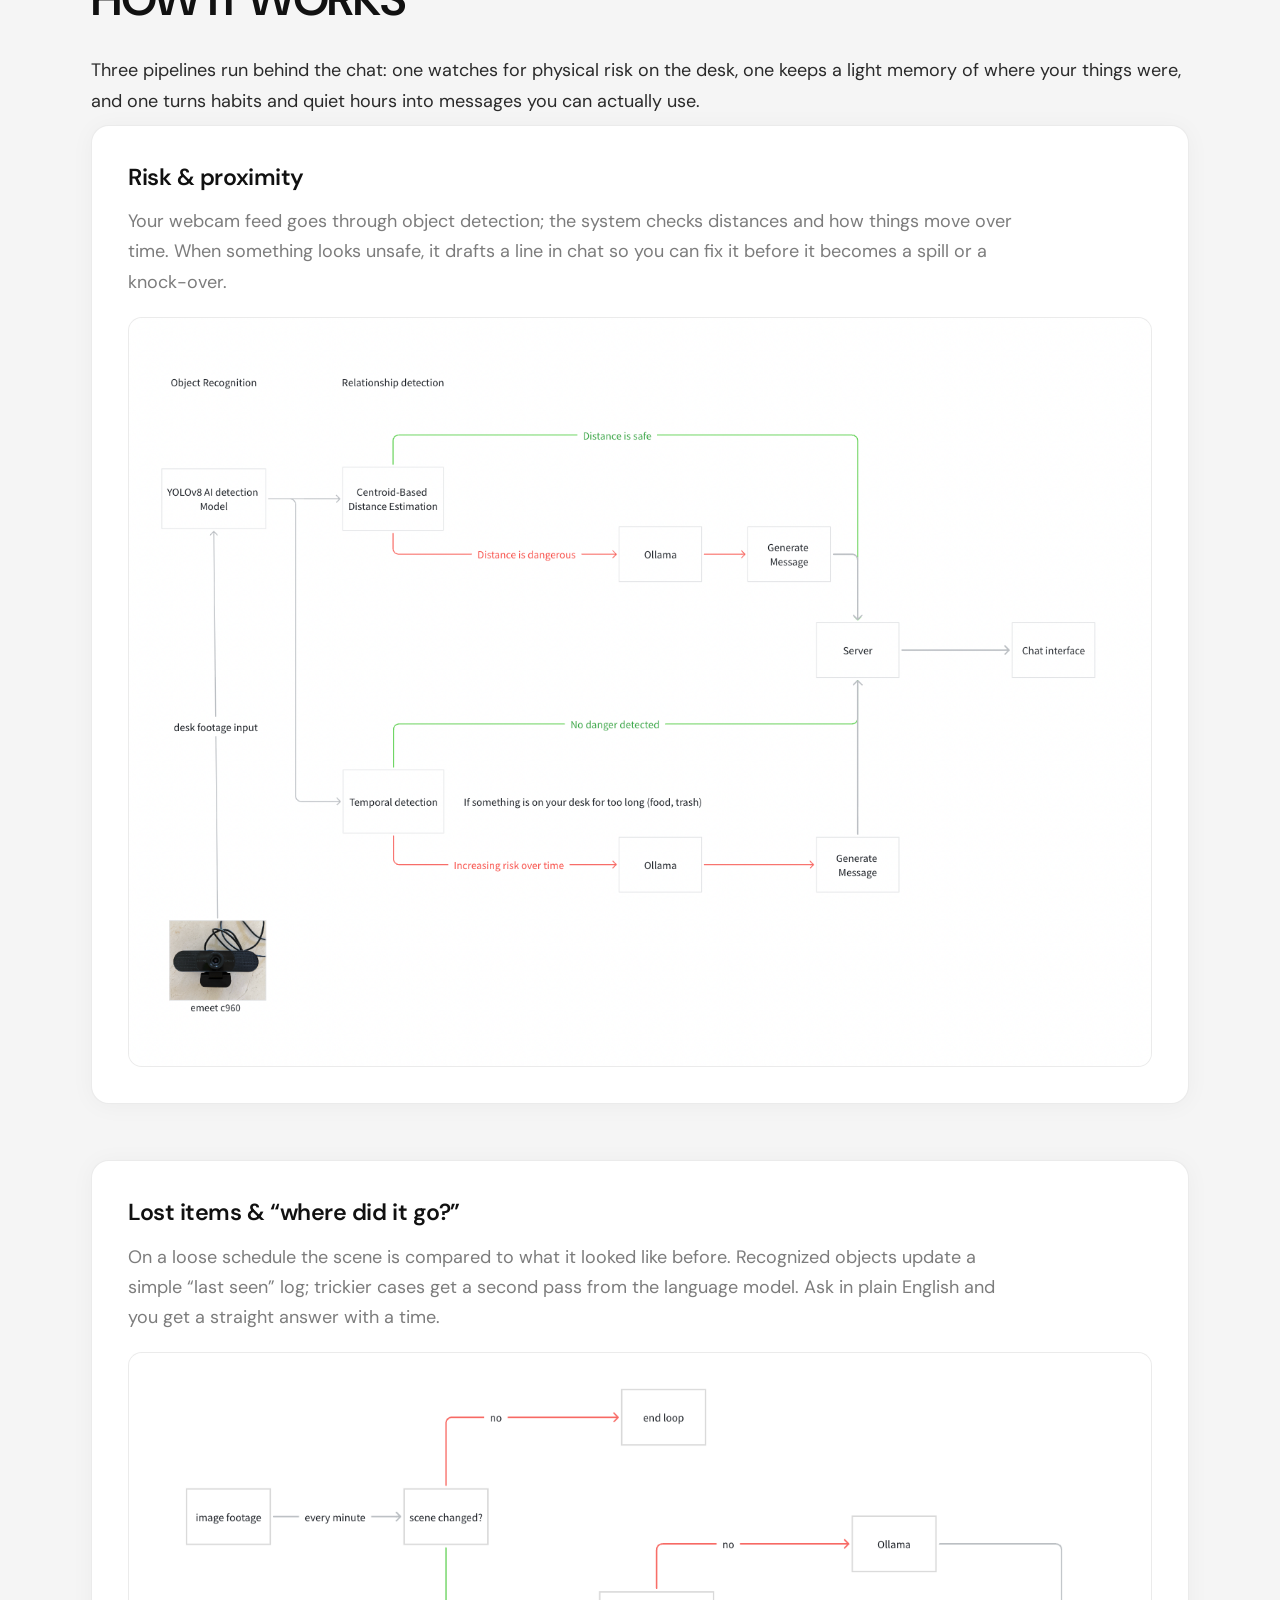
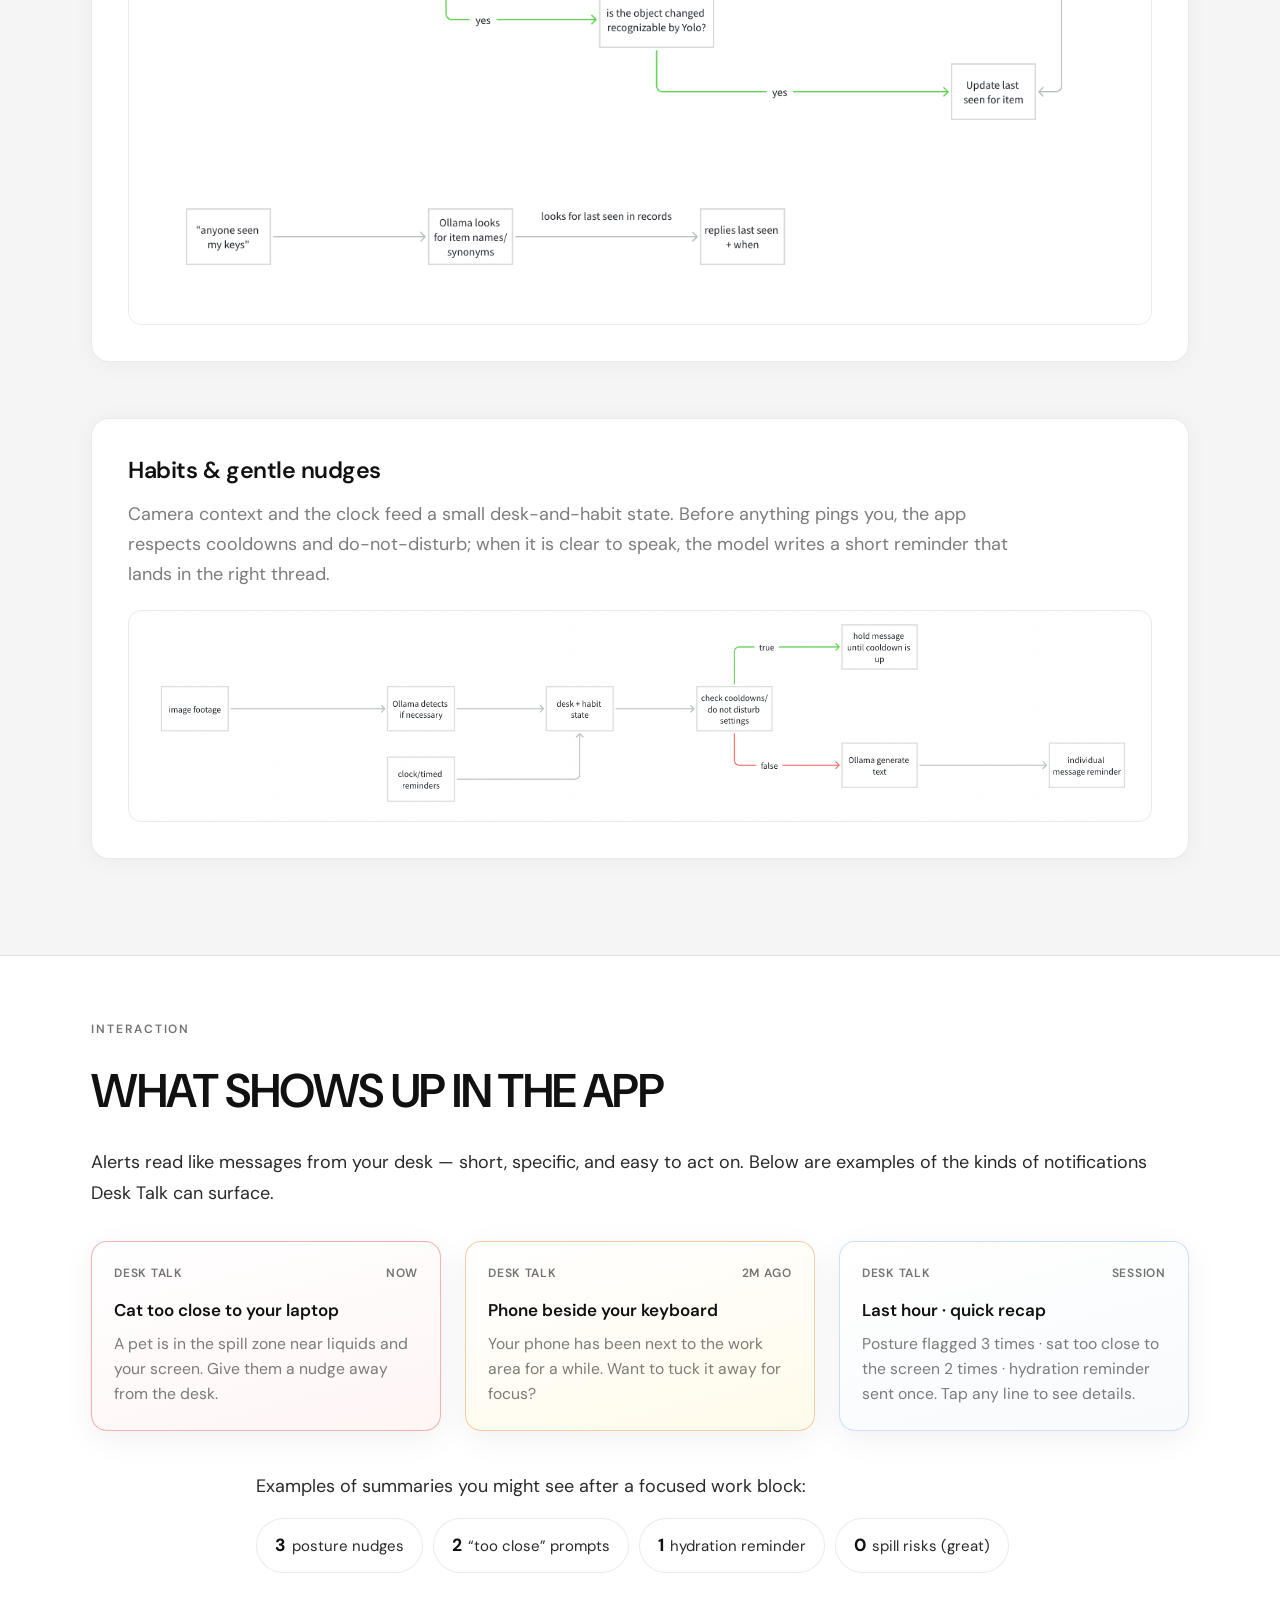
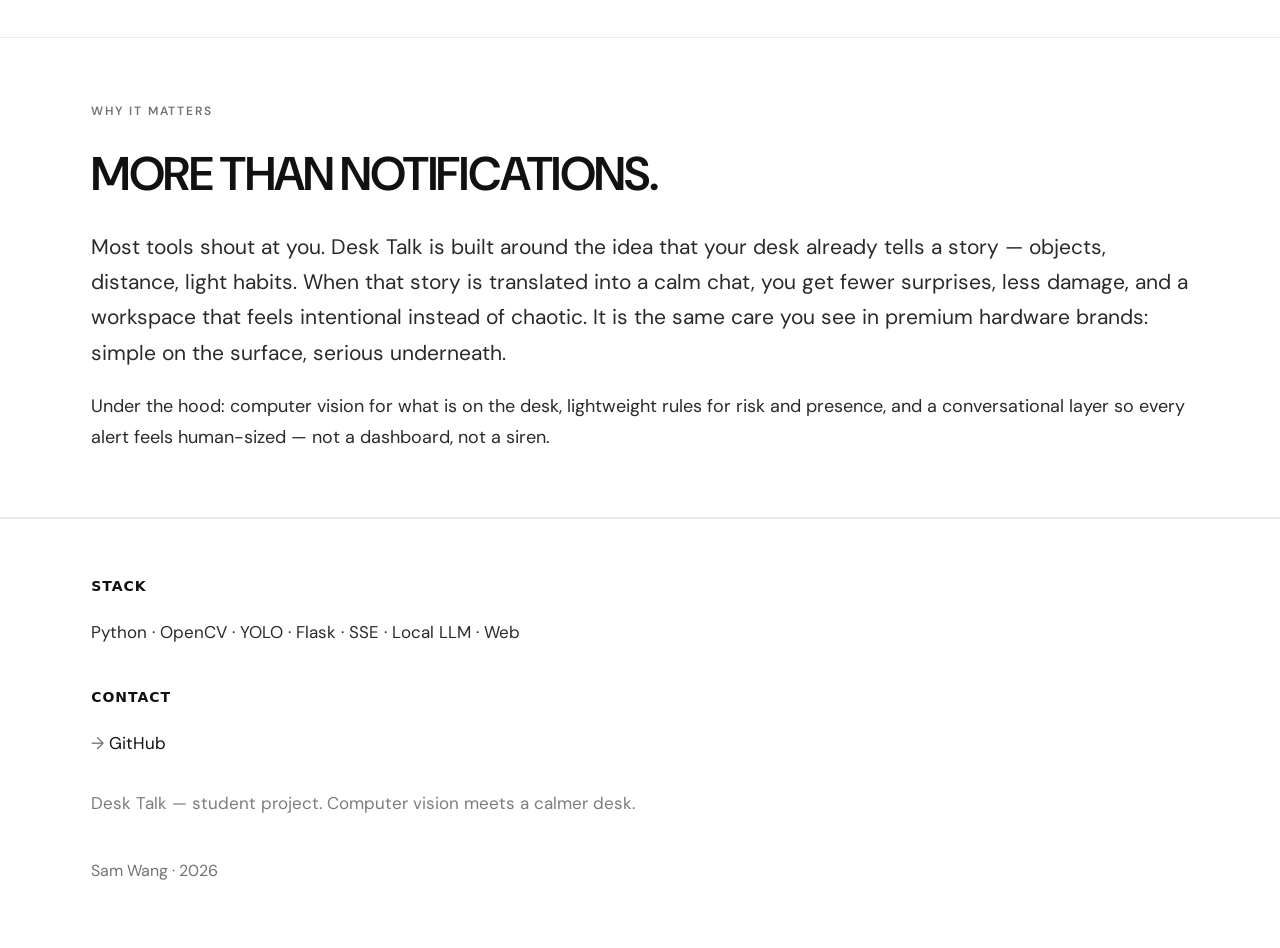
==== commit aaee692e: "Website: larger type and layout — wider column, no TOC rail. - Base body 18px; bump prose, hero, sec" ====
--- a/website/index.html
+++ b/website/index.html
@@ -11,25 +11,6 @@
 </head>
 <body>
 
-  <aside class="site-contents" aria-label="Contents">
-    <div class="site-contents-header">
-      <span class="site-contents-title">Contents</span>
-      <div class="site-contents-progress-wrap" aria-hidden="true">
-        <div class="site-contents-progress-bar"></div>
-      </div>
-    </div>
-    <ol class="site-contents-list">
-      <li><a href="#hero" data-contents>Intro</a></li>
-      <li><a href="#product" data-contents>Main function</a></li>
-      <li><a href="#desk-hero" data-contents>Your desk</a></li>
-      <li><a href="#scenarios" data-contents>Scenarios</a></li>
-      <li><a href="#how-it-works" data-contents>How it works</a></li>
-      <li><a href="#alerts" data-contents>App alerts</a></li>
-      <li><a href="#why" data-contents>Why Desk Talk</a></li>
-      <li><a href="#contact" data-contents>Contact</a></li>
-    </ol>
-  </aside>
-
   <div class="page-main">
   <nav class="nav nav--product">
     <div class="nav-leading">
--- a/website/style.css
+++ b/website/style.css
@@ -28,13 +28,15 @@
   --dark: var(--panel-dark);
   --dark-mid: var(--panel-mid);
   --sidebar-w: 220px;
+  --content-max: min(1320px, 92vw);
+  --content-pad: clamp(1.25rem, 4vw, 2.5rem);
 }
 
 html { scroll-behavior: smooth; }
 
 body {
   font-family: var(--font-sans);
-  font-size: 16px;
+  font-size: 18px;
   color: var(--text);
   background: #fff;
   line-height: 1.65;
@@ -46,28 +48,12 @@
   scroll-margin-top: 4.5rem;
 }
 
-.container { max-width: 1120px; margin: 0 auto; padding: 0 32px; }
-.container-narrow { max-width: 720px; margin: 0 auto; padding: 0 32px; }
-
-/* ═══ Left sidebar: Contents ═══ */
+.container { max-width: min(1180px, 94vw); margin: 0 auto; padding: 0 clamp(20px, 4vw, 36px); }
+.container-narrow { max-width: min(840px, 94vw); margin: 0 auto; padding: 0 clamp(20px, 4vw, 36px); }
+
+/* Contents sidebar — hidden for a wider reading column (toggle on if you want TOC back) */
 .site-contents {
   display: none;
-}
-@media (min-width: 1100px) {
-  .site-contents {
-    display: flex;
-    flex-direction: column;
-    position: fixed;
-    top: 0;
-    left: 0;
-    width: var(--sidebar-w);
-    height: 100vh;
-    z-index: 950;
-    padding: 5.25rem 14px 2rem 18px;
-    background: #fff;
-    border-right: 1px solid var(--line);
-    overflow-y: auto;
-  }
 }
 .site-contents-header {
   display: flex;
@@ -125,11 +111,7 @@
 
 .page-main {
   min-width: 0;
-}
-@media (min-width: 1100px) {
-  .page-main {
-    margin-left: var(--sidebar-w);
-  }
+  margin-left: 0;
 }
 
 /* ═══ Reference layout: wide measure + full-bleed media strips ═══ */
@@ -139,9 +121,12 @@
   padding: 0 clamp(1.25rem, 4vw, 3rem);
 }
 .ref-measure--wide {
-  max-width: none;
+  max-width: var(--content-max);
   width: 100%;
-  padding: 0 clamp(1.5rem, 5vw, 4rem);
+  margin-left: auto;
+  margin-right: auto;
+  padding-left: var(--content-pad);
+  padding-right: var(--content-pad);
 }
 
 /* Edge-to-edge within main column (reference-style wide imagery) */
@@ -394,15 +379,15 @@
 }
 
 .ref-section {
-  padding: 3.5rem 0;
+  padding: 4rem 0;
   background: var(--surface);
   border-bottom: 1px solid var(--line);
 }
 .ref-h2 {
   font-family: var(--font-sans);
-  font-size: 0.8125rem;
-  font-weight: 600;
-  letter-spacing: 0.06em;
+  font-size: 0.875rem;
+  font-weight: 600;
+  letter-spacing: 0.07em;
   text-transform: uppercase;
   color: var(--ink);
   margin: 0 0 1.25rem;
@@ -411,14 +396,14 @@
   margin-top: 2.75rem;
 }
 .ref-lede {
-  font-size: 1.0625rem;
-  line-height: 1.6;
+  font-size: 1.125rem;
+  line-height: 1.65;
   color: var(--muted);
   margin-bottom: 2rem;
 }
 .ref-prose {
-  font-size: 1.0625rem;
-  line-height: 1.68;
+  font-size: 1.125rem;
+  line-height: 1.72;
   color: var(--ink-soft);
   margin-bottom: 1.25rem;
 }
@@ -470,16 +455,11 @@
   align-items: center;
   justify-content: space-between;
   gap: 16px;
-  padding: 1.25rem clamp(1rem, 4vw, 2rem);
+  padding: 1.35rem clamp(1.25rem, 4vw, 2.25rem);
   background: rgba(255,255,255,0.92);
   backdrop-filter: blur(12px);
   border-bottom: 1px solid transparent;
   transition: border-color 0.2s, background 0.2s, left 0.2s;
-}
-@media (min-width: 1100px) {
-  .nav {
-    left: var(--sidebar-w);
-  }
 }
 .nav.scrolled {
   border-bottom-color: var(--line);
@@ -492,7 +472,7 @@
 }
 .nav-logo {
   font-family: var(--font-sans);
-  font-size: 0.9375rem;
+  font-size: 1.125rem;
   font-weight: 600;
   color: var(--ink);
   text-decoration: none;
@@ -502,12 +482,12 @@
 .nav-links {
   display: flex;
   align-items: center;
-  gap: 1.25rem;
+  gap: 1.5rem;
   flex-wrap: wrap;
   justify-content: flex-end;
 }
 .nav-links a {
-  font-size: 0.8125rem;
+  font-size: 1rem;
   font-weight: 500;
   color: var(--grey-mid);
   text-decoration: none;
@@ -591,7 +571,7 @@
   background: var(--bg);
 }
 .section-kicker {
-  font-size: 11px;
+  font-size: 12px;
   font-weight: 600;
   letter-spacing: 0.16em;
   text-transform: uppercase;
@@ -1136,7 +1116,7 @@
   border-top: 1px solid var(--line);
 }
 .ref-pipes {
-  font-size: 1rem;
+  font-size: 1.0625rem;
   line-height: 1.65;
   color: var(--ink-soft);
   margin: 0 0 2.5rem;
@@ -1148,7 +1128,7 @@
   margin: 0 0 2rem;
 }
 .ref-arrow-link {
-  font-size: 1rem;
+  font-size: 1.0625rem;
   color: var(--ink);
   text-decoration: none;
   border: none;
@@ -1159,14 +1139,14 @@
 }
 .ref-arrow-link:hover { text-decoration: underline; }
 .ref-bio {
-  font-size: 1rem;
-  line-height: 1.65;
+  font-size: 1.0625rem;
+  line-height: 1.68;
   color: var(--muted);
   margin: 0 0 2.5rem;
-  max-width: 36rem;
+  max-width: 42rem;
 }
 .ref-signoff {
-  font-size: 0.9375rem;
+  font-size: 1rem;
   color: var(--grey-mid);
   margin: 0;
 }
@@ -1314,14 +1294,14 @@
   border-bottom: 1px solid var(--line);
 }
 .hero-product-inner {
-  max-width: 920px;
+  max-width: var(--content-max);
   margin: 0 auto;
-  padding: 0 clamp(1.25rem, 4vw, 2rem);
+  padding: 0 var(--content-pad);
 }
 .hero-eyebrow {
-  font-size: 12px;
-  font-weight: 600;
-  letter-spacing: 0.2em;
+  font-size: 13px;
+  font-weight: 600;
+  letter-spacing: 0.18em;
   text-transform: uppercase;
   color: var(--grey-mid);
   margin: 0 0 1rem;
@@ -1329,7 +1309,7 @@
 .hero-title--product {
   font-family: 'DM Sans', 'Inter', sans-serif;
   font-weight: 600;
-  font-size: clamp(2.5rem, 7vw, 4.25rem);
+  font-size: clamp(2.85rem, 7.5vw, 5.25rem);
   line-height: 1.02;
   letter-spacing: -0.04em;
   color: #0a0a0a;
@@ -1339,10 +1319,10 @@
   color: #c2410c;
 }
 .hero-lead {
-  font-size: clamp(1.05rem, 2.2vw, 1.2rem);
+  font-size: clamp(1.125rem, 2.4vw, 1.375rem);
   line-height: 1.65;
   color: var(--muted);
-  max-width: 38rem;
+  max-width: 44rem;
   margin: 0 0 2rem;
 }
 .hero-cta-row {
@@ -1355,9 +1335,9 @@
   display: inline-flex;
   align-items: center;
   justify-content: center;
-  padding: 14px 22px;
+  padding: 16px 28px;
   border-radius: 999px;
-  font-size: 14px;
+  font-size: 16px;
   font-weight: 600;
   text-decoration: none;
   background: #0a0a0a;
@@ -1380,12 +1360,12 @@
   font-family: 'DM Sans', 'Inter', sans-serif;
   font-weight: 600;
   letter-spacing: -0.03em;
-  font-size: clamp(1.75rem, 3.5vw, 2.35rem);
+  font-size: clamp(2rem, 4vw, 2.95rem);
   margin-bottom: 1rem;
 }
 .ref-prose--large {
-  font-size: 1.125rem;
-  line-height: 1.75;
+  font-size: 1.3125rem;
+  line-height: 1.68;
 }
 
 .showcase-overlay--dark {
@@ -1411,8 +1391,8 @@
   flex-direction: column;
   gap: clamp(2.5rem, 5vw, 4rem);
   margin-top: 2.5rem;
-  padding: 0 clamp(1rem, 3vw, 1.5rem);
-  max-width: 1120px;
+  padding: 0 var(--content-pad);
+  max-width: var(--content-max);
   margin-left: auto;
   margin-right: auto;
 }
@@ -1452,29 +1432,29 @@
 .scene-title {
   font-family: 'DM Sans', 'Inter', sans-serif;
   font-weight: 600;
-  font-size: clamp(1.35rem, 2.5vw, 1.65rem);
+  font-size: clamp(1.45rem, 2.8vw, 1.85rem);
   letter-spacing: -0.02em;
   color: var(--ink);
   margin: 0 0 12px;
 }
 .scene-body {
   margin: 0;
-  font-size: 1rem;
-  line-height: 1.65;
+  font-size: 1.125rem;
+  line-height: 1.68;
   color: var(--muted);
 }
 
 .alert-mock-grid {
   display: grid;
   grid-template-columns: repeat(3, 1fr);
-  gap: 20px;
-  max-width: 1120px;
+  gap: clamp(16px, 2.5vw, 24px);
+  max-width: var(--content-max);
   margin: 2rem auto 0;
-  padding: 0 clamp(1rem, 3vw, 1.5rem);
+  padding: 0 var(--content-pad);
 }
 .alert-mock {
   border-radius: 16px;
-  padding: 20px 20px 22px;
+  padding: 22px 22px 24px;
   border: 1px solid var(--line);
   background: #fff;
   box-shadow: 0 8px 32px rgba(0,0,0,0.06);
@@ -1495,8 +1475,8 @@
   display: flex;
   justify-content: space-between;
   align-items: center;
-  margin-bottom: 10px;
-  font-size: 11px;
+  margin-bottom: 12px;
+  font-size: 12px;
   font-weight: 600;
   letter-spacing: 0.06em;
   text-transform: uppercase;
@@ -1505,14 +1485,14 @@
 .alert-mock__title {
   font-family: 'DM Sans', 'Inter', sans-serif;
   font-weight: 600;
-  font-size: 1rem;
+  font-size: 1.0625rem;
   color: var(--ink);
   margin: 0 0 8px;
 }
 .alert-mock__body {
   margin: 0;
-  font-size: 0.9rem;
-  line-height: 1.55;
+  font-size: 0.98rem;
+  line-height: 1.58;
   color: var(--muted);
 }
 
@@ -1535,11 +1515,11 @@
   display: inline-flex;
   align-items: baseline;
   gap: 6px;
-  padding: 10px 16px;
+  padding: 12px 18px;
   border-radius: 999px;
   border: 1px solid var(--line);
   background: #fff;
-  font-size: 14px;
+  font-size: 15px;
   color: var(--ink-soft);
 }
 .stat-pills strong {
@@ -1554,9 +1534,9 @@
 
 /* Blank hero strip + flow diagrams */
 .showcase--blank {
-  height: min(44vh, 480px);
-  min-height: 220px;
-  max-height: 520px;
+  height: min(52vh, 560px);
+  min-height: 280px;
+  max-height: 640px;
   align-items: center;
   justify-content: center;
 }
@@ -1568,9 +1548,9 @@
   margin-bottom: 0.5rem;
 }
 .flow-cards {
-  max-width: 920px;
+  max-width: var(--content-max);
   margin: 0 auto;
-  padding: 0 clamp(1rem, 3vw, 1.5rem) 2rem;
+  padding: 0 var(--content-pad) 2rem;
   display: flex;
   flex-direction: column;
   gap: clamp(2.5rem, 5vw, 3.5rem);
@@ -1579,23 +1559,23 @@
   background: #fff;
   border: 1px solid var(--line);
   border-radius: 18px;
-  padding: clamp(1.25rem, 3vw, 1.75rem) clamp(1.25rem, 3vw, 2rem) clamp(1.5rem, 3vw, 2rem);
+  padding: clamp(1.5rem, 3.5vw, 2rem) clamp(1.5rem, 3.5vw, 2.25rem) clamp(1.65rem, 3.5vw, 2.25rem);
   box-shadow: 0 2px 24px rgba(0,0,0,0.04);
 }
 .flow-card__label {
   font-family: 'DM Sans', 'Inter', sans-serif;
   font-weight: 600;
-  font-size: clamp(1.05rem, 2vw, 1.2rem);
+  font-size: clamp(1.2rem, 2.4vw, 1.45rem);
   letter-spacing: -0.02em;
   color: var(--ink);
   margin: 0 0 10px;
 }
 .flow-card__text {
   margin: 0 0 1.25rem;
-  font-size: 1rem;
-  line-height: 1.65;
+  font-size: 1.125rem;
+  line-height: 1.68;
   color: var(--muted);
-  max-width: 52rem;
+  max-width: 56rem;
 }
 .flow-card__figure {
   margin: 0;
